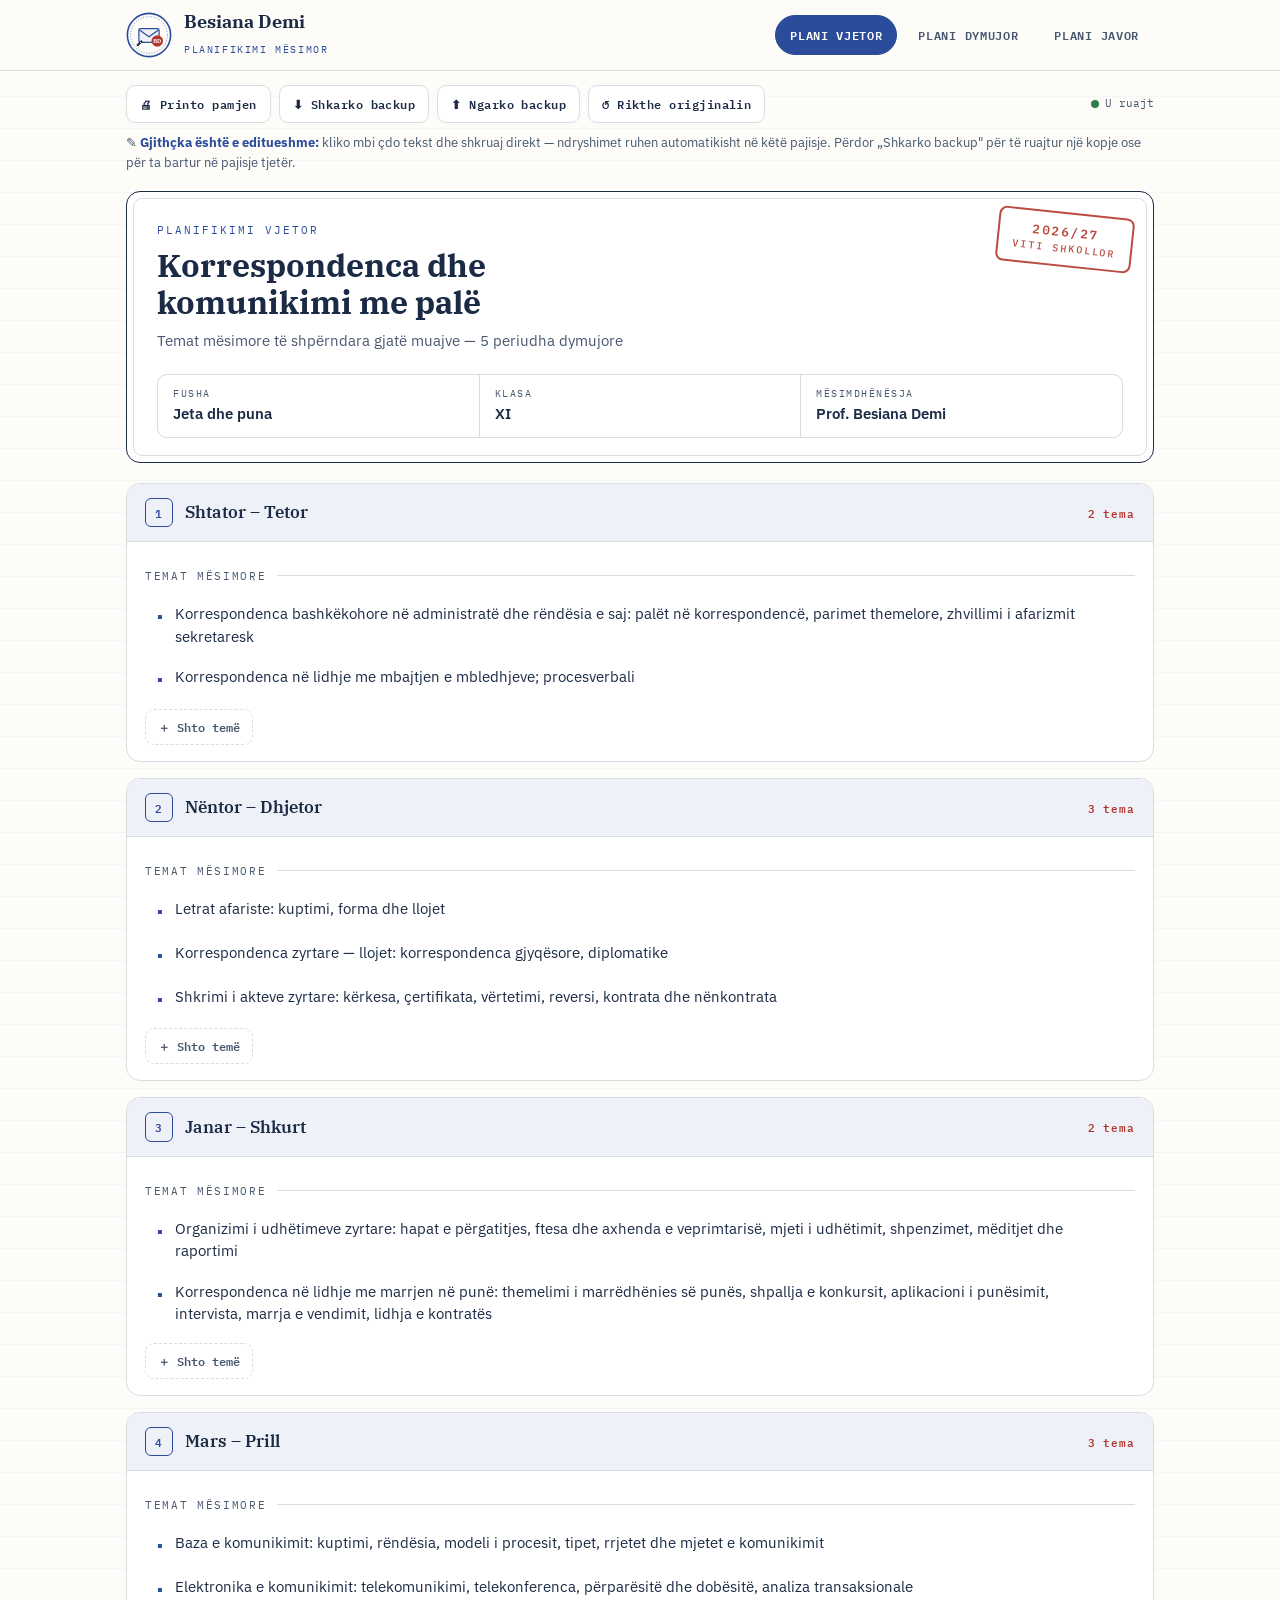
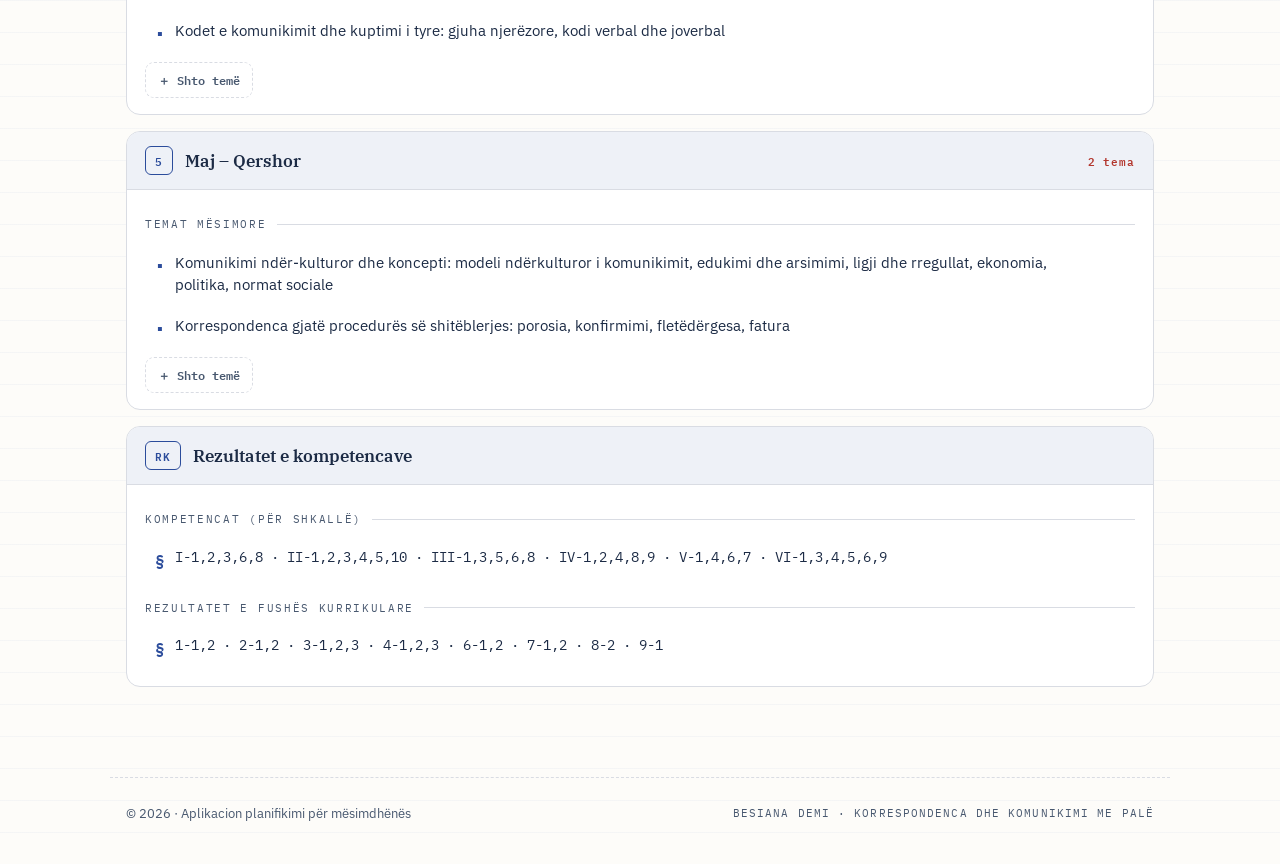
==== index.html @ 875fa002 "Add files via upload" ====
<!DOCTYPE html>
<html lang="sq">
<head>
<meta charset="UTF-8">
<meta name="viewport" content="width=device-width, initial-scale=1.0">
<title>Besiana Demi · Planifikimi mësimor</title>
<link rel="icon" href='data:image/svg+xml,<svg xmlns="http://www.w3.org/2000/svg" viewBox="0 0 64 64"><circle cx="32" cy="32" r="30" fill="%232B4C9B"/><text x="32" y="41" font-family="Georgia" font-size="26" font-weight="bold" fill="white" text-anchor="middle">BD</text></svg>'>
<link rel="preconnect" href="https://fonts.googleapis.com">
<link href="https://fonts.googleapis.com/css2?family=IBM+Plex+Serif:wght@500;600;700&family=IBM+Plex+Sans:wght@400;500;600;700&family=IBM+Plex+Mono:wght@400;500;600&display=swap" rel="stylesheet">
<style>
:root{
  --paper:#FDFCF9; --ink:#1C2B45; --soft:#48586F; --line:#D9DCE3;
  --stamp:#2B4C9B; --stamp-2:#4a6cc0; --seal:#B3372E; --wash:#EEF1F7; --ok:#2E7D4F;
  --r:14px;
}
*{box-sizing:border-box;margin:0;padding:0}
html{scroll-behavior:smooth}
body{
  background:
    repeating-linear-gradient(0deg, transparent 0 31px, rgba(43,76,155,.04) 31px 32px),
    var(--paper);
  color:var(--ink);
  font-family:'IBM Plex Sans',system-ui,sans-serif;
  line-height:1.55;
  min-height:100vh;
}

/* ───── Topbar ───── */
.topbar{
  position:sticky;top:0;z-index:50;
  background:rgba(253,252,249,.92);
  backdrop-filter:blur(10px);
  border-bottom:1.5px solid var(--line);
}
.topbar-in{
  max-width:1060px;margin:0 auto;
  display:flex;align-items:center;gap:14px;
  padding:10px 16px;flex-wrap:wrap;
}
.brand{display:flex;align-items:center;gap:12px;text-decoration:none;color:inherit}
.brand svg{flex-shrink:0}
.brand-name{font-family:'IBM Plex Serif',serif;font-weight:700;font-size:18px;line-height:1.1}
.brand-sub{font-family:'IBM Plex Mono',monospace;font-size:10px;letter-spacing:.16em;text-transform:uppercase;color:var(--stamp)}
.nav{display:flex;gap:6px;flex-wrap:wrap;margin-left:auto}
.nav button{
  font-family:'IBM Plex Mono',monospace;font-size:11.5px;font-weight:600;letter-spacing:.06em;text-transform:uppercase;
  padding:9px 14px;border-radius:99px;border:1.5px solid transparent;background:none;color:var(--soft);cursor:pointer;
  transition:.2s;
}
.nav button:hover{color:var(--ink);border-color:var(--line)}
.nav button.active{background:var(--stamp);color:#fff;border-color:var(--stamp)}
.nav button:focus-visible{outline:3px solid var(--stamp);outline-offset:2px}

/* ───── Toolbar ───── */
.toolbar{
  max-width:1060px;margin:14px auto 0;padding:0 16px;
  display:flex;gap:8px;flex-wrap:wrap;align-items:center;
}
.tbtn{
  display:inline-flex;align-items:center;gap:7px;
  font-family:'IBM Plex Mono',monospace;font-size:11.5px;font-weight:600;letter-spacing:.04em;
  padding:8px 13px;border-radius:9px;border:1.5px solid var(--line);background:#fff;color:var(--ink);cursor:pointer;
  transition:.18s;
}
.tbtn:hover{border-color:var(--stamp);color:var(--stamp);transform:translateY(-1px)}
.tbtn:focus-visible{outline:3px solid var(--stamp);outline-offset:2px}
.tbtn.danger:hover{border-color:var(--seal);color:var(--seal)}
.save-state{
  margin-left:auto;font-family:'IBM Plex Mono',monospace;font-size:11px;color:var(--soft);
  display:inline-flex;align-items:center;gap:6px;
}
.save-state .dot{width:8px;height:8px;border-radius:50%;background:var(--ok);transition:.3s}
.save-state.saving .dot{background:#C99B2E}

.edit-hint{
  max-width:1060px;margin:10px auto 0;padding:0 16px;
  font-size:13px;color:var(--soft);
}
.edit-hint b{color:var(--stamp)}

/* ───── Layout ───── */
.wrap{max-width:1060px;margin:0 auto;padding:18px 16px 90px}
.view{display:none;animation:fade .35s}
.view.active{display:block}
@keyframes fade{from{opacity:0;transform:translateY(8px)}to{opacity:1;transform:none}}

/* ───── Editable ───── */
[contenteditable="true"]{
  border-radius:6px;
  transition:background .15s, box-shadow .15s;
  min-width:24px;
  outline:none;
}
[contenteditable="true"]:hover{background:rgba(43,76,155,.07)}
[contenteditable="true"]:focus{background:#fff;box-shadow:0 0 0 2px var(--stamp)}
[contenteditable="true"]:empty::before{content:"…";color:#B9C0CC}

/* ───── Letterhead card ───── */
.letterhead{
  position:relative;border:1.5px solid var(--ink);border-radius:var(--r);
  background:#fff;padding:30px 30px 24px;overflow:hidden;margin-bottom:20px;
}
.letterhead::before{content:"";position:absolute;inset:6px;border:1px solid var(--line);border-radius:9px;pointer-events:none}
.eyebrow{font-family:'IBM Plex Mono',monospace;font-size:11px;letter-spacing:.18em;text-transform:uppercase;color:var(--stamp);margin-bottom:8px}
h1.doc-title{font-family:'IBM Plex Serif',serif;font-size:clamp(22px,4vw,32px);font-weight:700;line-height:1.15;max-width:24ch}
.subject{color:var(--soft);margin-top:8px;font-size:15px}
.subject b{color:var(--ink)}
.stamp{
  position:absolute;top:20px;right:20px;transform:rotate(6deg);
  border:2.5px solid var(--seal);color:var(--seal);border-radius:8px;padding:8px 14px;
  font-family:'IBM Plex Mono',monospace;font-weight:600;font-size:12.5px;letter-spacing:.12em;text-transform:uppercase;text-align:center;opacity:.9;
}
.stamp small{display:block;font-size:10px;letter-spacing:.2em;font-weight:500}
.meta{
  display:grid;grid-template-columns:repeat(auto-fit,minmax(150px,1fr));
  gap:1px;background:var(--line);border:1px solid var(--line);border-radius:10px;overflow:hidden;margin-top:22px;position:relative;
}
.meta > div{background:#fff;padding:11px 15px}
.meta dt{font-family:'IBM Plex Mono',monospace;font-size:10px;letter-spacing:.15em;text-transform:uppercase;color:var(--soft)}
.meta dd{font-weight:600;font-size:14.5px;margin-top:2px}

/* ───── Section / dossier ───── */
.period{
  background:#fff;border:1.5px solid var(--line);border-radius:var(--r);
  margin-top:18px;overflow:hidden;transition:border-color .25s, box-shadow .25s;
}
.period.open{border-color:var(--stamp);box-shadow:0 8px 28px rgba(43,76,155,.09)}
.period-head{
  width:100%;display:flex;align-items:center;gap:14px;padding:17px 20px;
  background:none;border:none;cursor:pointer;text-align:left;font-family:inherit;color:inherit;
}
.period-head:focus-visible{outline:3px solid var(--stamp);outline-offset:-3px}
.tag{
  flex-shrink:0;font-family:'IBM Plex Mono',monospace;font-size:11px;font-weight:600;letter-spacing:.08em;
  color:var(--stamp);border:1.5px solid var(--stamp);border-radius:6px;padding:5px 9px;background:var(--wash);
}
.period-title{flex:1;min-width:0}
.period-title h2{font-family:'IBM Plex Serif',serif;font-size:clamp(15px,2.4vw,19px);font-weight:600;line-height:1.3}
.period-title p{font-size:12.5px;color:var(--soft);margin-top:2px}
.chev{
  flex-shrink:0;width:28px;height:28px;border-radius:50%;border:1.5px solid var(--line);
  display:grid;place-items:center;transition:.3s;color:var(--soft);font-size:12px;
}
.period.open .chev{transform:rotate(180deg);border-color:var(--stamp);background:var(--stamp);color:#fff}
.period-body{display:grid;grid-template-rows:0fr;transition:grid-template-rows .4s cubic-bezier(.22,1,.36,1)}
.period.open .period-body{grid-template-rows:1fr}
.period-inner{overflow:hidden}
.period-content{padding:2px 20px 20px;border-top:1px dashed var(--line)}

.section-label{
  font-family:'IBM Plex Mono',monospace;font-size:10.5px;letter-spacing:.16em;text-transform:uppercase;
  color:var(--soft);margin:18px 0 10px;display:flex;align-items:center;gap:10px;
}
.section-label::after{content:"";flex:1;height:1px;background:var(--line)}

/* rows with delete */
.row-item{position:relative;display:flex;align-items:flex-start;gap:10px;padding:9px 34px 9px 10px;border-radius:10px;transition:background .18s}
.row-item:hover{background:var(--wash)}
.row-item .bullet{color:var(--stamp);font-family:'IBM Plex Mono',monospace;font-weight:600;flex-shrink:0;margin-top:1px}
.row-item .txt{flex:1;font-size:14.5px}
.del{
  position:absolute;right:6px;top:50%;transform:translateY(-50%);
  width:24px;height:24px;border-radius:7px;border:none;background:none;color:#C4CAD5;cursor:pointer;font-size:15px;line-height:1;
  opacity:0;transition:.18s;display:grid;place-items:center;
}
.row-item:hover .del,.wrow:hover .del,.unit-line:hover .del{opacity:1}
.del:hover{background:#FBEAE8;color:var(--seal)}
.del:focus-visible{opacity:1;outline:2px solid var(--seal)}
.add{
  display:inline-flex;align-items:center;gap:7px;margin-top:8px;
  font-family:'IBM Plex Mono',monospace;font-size:11.5px;font-weight:600;
  padding:7px 12px;border-radius:9px;border:1.5px dashed var(--line);background:none;color:var(--soft);cursor:pointer;transition:.18s;
}
.add:hover{border-color:var(--stamp);color:var(--stamp);border-style:solid}
.add:focus-visible{outline:3px solid var(--stamp);outline-offset:2px}

/* units checklist */
.unit-line{position:relative;display:flex;align-items:flex-start;gap:12px;padding:10px 34px 10px 10px;border-radius:10px;transition:background .18s}
.unit-line:hover{background:var(--wash)}
.ck{
  flex-shrink:0;width:21px;height:21px;margin-top:2px;border:2px solid var(--soft);border-radius:6px;
  display:grid;place-items:center;color:transparent;cursor:pointer;background:#fff;transition:.18s;font-size:13px;
}
.ck[aria-checked="true"]{background:var(--ok);border-color:var(--ok);color:#fff}
.ck:focus-visible{outline:3px solid var(--stamp);outline-offset:2px}
.unit-line .u-main{flex:1;font-size:14.5px}
.unit-line .u-main b{display:block;font-weight:600}
.unit-line .u-main span{display:block;font-size:13px;color:var(--soft)}
.unit-line.done .u-main{color:var(--soft)}
.unit-line.done .u-main b{text-decoration:line-through;text-decoration-color:rgba(72,88,111,.45)}

.outcome{
  background:var(--wash);border-left:3px solid var(--stamp);border-radius:0 10px 10px 0;
  padding:13px 15px;font-size:14px;
}

/* progress */
.progress-wrap{display:flex;align-items:center;gap:14px;margin:8px 4px 14px}
.progress-label{font-family:'IBM Plex Mono',monospace;font-size:12px;color:var(--soft);white-space:nowrap}
.bar{flex:1;height:10px;background:var(--wash);border-radius:99px;overflow:hidden;border:1px solid var(--line)}
.bar i{display:block;height:100%;width:0%;background:linear-gradient(90deg,var(--stamp),var(--stamp-2));border-radius:99px;transition:width .5s cubic-bezier(.22,1,.36,1)}
.progress-count{font-family:'IBM Plex Mono',monospace;font-size:12px;font-weight:600;color:var(--stamp);white-space:nowrap}

/* weekly table */
.wtable{width:100%;border-collapse:separate;border-spacing:0;margin-top:6px}
.wtable th{
  font-family:'IBM Plex Mono',monospace;font-size:10.5px;letter-spacing:.14em;text-transform:uppercase;color:var(--stamp);
  text-align:left;padding:9px 12px;background:var(--wash);border-bottom:2px solid var(--stamp);
}
.wtable th:first-child{border-radius:9px 0 0 0;width:64px}
.wtable th.thck{width:50px}
.wtable th:last-child{border-radius:0 9px 0 0}
.wrow td{padding:10px 12px;border-bottom:1px solid var(--line);vertical-align:top;font-size:14.5px;position:relative}
.wrow:nth-child(even) td{background:#F8FAFD}
.wrow:hover td{background:var(--wash)}
.wnum{font-family:'IBM Plex Mono',monospace;font-weight:600;color:var(--stamp);text-align:center}
.wrow.done td{color:var(--soft)}
.wrow.done .wnum{color:var(--ok)}
.wrow td:last-child{padding-right:34px}

/* pills */
.pill-row{display:flex;flex-wrap:wrap;gap:8px}
.pill{
  position:relative;font-size:13.5px;padding:7px 30px 7px 13px;border-radius:99px;
  border:1px solid var(--line);background:var(--paper);transition:.15s;display:inline-flex;align-items:center;
}
.pill:hover{transform:translateY(-1px);border-color:var(--stamp)}
.pill .del{right:3px}
.pill .del:hover{background:none}

/* annual grid */
.acard{background:#fff;border:1.5px solid var(--line);border-radius:var(--r);margin-top:16px;overflow:hidden}
.acard-head{display:flex;align-items:center;gap:12px;padding:14px 18px;background:var(--wash);border-bottom:1.5px solid var(--line)}
.acard-head .months{font-family:'IBM Plex Serif',serif;font-weight:600;font-size:17px;flex:1}
.acard-head .mono{font-family:'IBM Plex Mono',monospace;font-size:11px;color:var(--seal);font-weight:600;letter-spacing:.08em}
.acard-body{padding:8px 18px 16px}

/* footer */
.appfoot{
  max-width:1060px;margin:0 auto;padding:26px 16px 40px;
  display:flex;justify-content:space-between;align-items:center;flex-wrap:wrap;gap:12px;
  color:var(--soft);font-size:13px;border-top:1px dashed var(--line);
}
.appfoot .mono{font-family:'IBM Plex Mono',monospace;font-size:11px;letter-spacing:.1em}

/* toast */
.toast{
  position:fixed;bottom:24px;left:50%;transform:translateX(-50%) translateY(80px);
  background:var(--ink);color:#fff;padding:11px 20px;border-radius:99px;
  font-family:'IBM Plex Mono',monospace;font-size:12.5px;z-index:100;opacity:0;transition:.35s;pointer-events:none;
  max-width:90vw;text-align:center;
}
.toast.show{transform:translateX(-50%) translateY(0);opacity:1}

@media (max-width:640px){
  .letterhead{padding:22px 18px 18px}
  .stamp{position:static;transform:rotate(-2deg);display:inline-block;margin-bottom:12px}
  .period-head{padding:14px}
  .period-content{padding:2px 14px 16px}
  .wtable th.thide,.wrow td.thide{display:none}
}

/* ───── Print ───── */
@media print{
  body{background:#fff}
  .topbar,.toolbar,.edit-hint,.add,.del,.appfoot,.toast,.chev,.progress-wrap{display:none !important}
  .wrap{padding:0;max-width:none}
  .view{display:none !important}
  .view.active{display:block !important}
  .period{border-color:#999;box-shadow:none;break-inside:avoid}
  .period-body{grid-template-rows:1fr !important}
  .letterhead{border-color:#333}
  [contenteditable="true"]:hover{background:none}
  .wrow td,.wtable th{padding:6px 8px;font-size:12px}
}
</style>
</head>
<body>

<!-- ══════════ TOPBAR ══════════ -->
<header class="topbar">
  <div class="topbar-in">
    <a class="brand" href="#" onclick="return false">
      <!-- LOGO -->
      <svg width="46" height="46" viewBox="0 0 100 100" role="img" aria-label="Logo Besiana Demi">
        <circle cx="50" cy="50" r="47" fill="none" stroke="#2B4C9B" stroke-width="3.5"/>
        <circle cx="50" cy="50" r="40" fill="none" stroke="#2B4C9B" stroke-width="1.2" stroke-dasharray="2.5 3.5"/>
        <!-- envelope -->
        <rect x="28" y="36" width="44" height="30" rx="3.5" fill="#EEF1F7" stroke="#2B4C9B" stroke-width="2.6"/>
        <path d="M29.5 39 L50 54 L70.5 39" fill="none" stroke="#2B4C9B" stroke-width="2.6" stroke-linecap="round" stroke-linejoin="round"/>
        <!-- seal -->
        <circle cx="68" cy="63" r="12.5" fill="#B3372E"/>
        <text x="68" y="68" font-family="Georgia, serif" font-size="12.5" font-weight="bold" fill="#fff" text-anchor="middle">BD</text>
        <!-- pen nib -->
        <path d="M24 70 L33 61 L36.5 64.5 L27.5 73.5 L23 74.8 Z" fill="#1C2B45"/>
        <circle cx="31.6" cy="65.9" r="1.3" fill="#fff"/>
      </svg>
      <span>
        <span class="brand-name" id="brandName">Besiana Demi</span><br>
        <span class="brand-sub">Planifikimi mësimor</span>
      </span>
    </a>
    <nav class="nav" role="tablist" aria-label="Planet">
      <button class="active" data-view="vjetor"  onclick="showView('vjetor',this)">Plani vjetor</button>
      <button data-view="dymujor" onclick="showView('dymujor',this)">Plani dymujor</button>
      <button data-view="javor"   onclick="showView('javor',this)">Plani javor</button>
    </nav>
  </div>
</header>

<!-- ══════════ TOOLBAR ══════════ -->
<div class="toolbar">
  <button class="tbtn" onclick="window.print()">🖨 Printo pamjen</button>
  <button class="tbtn" onclick="exportJSON()">⬇ Shkarko backup</button>
  <button class="tbtn" onclick="document.getElementById('importFile').click()">⬆ Ngarko backup</button>
  <input type="file" id="importFile" accept=".json" hidden onchange="importJSON(this)">
  <button class="tbtn danger" onclick="resetAll()">↺ Rikthe origjinalin</button>
  <span class="save-state" id="saveState"><span class="dot"></span><span id="saveTxt">U ruajt</span></span>
</div>
<p class="edit-hint">✎ <b>Gjithçka është e editueshme:</b> kliko mbi çdo tekst dhe shkruaj direkt — ndryshimet ruhen automatikisht në këtë pajisje. Përdor „Shkarko backup" për të ruajtur një kopje ose për ta bartur në pajisje tjetër.</p>

<main class="wrap">
  <div class="view active" id="view-vjetor"></div>
  <div class="view" id="view-dymujor"></div>
  <div class="view" id="view-javor"></div>
</main>

<footer class="appfoot">
  <span>© <span id="yearNow"></span> · Aplikacion planifikimi për mësimdhënës</span>
  <span class="mono">BESIANA DEMI · KORRESPONDENCA DHE KOMUNIKIMI ME PALË</span>
</footer>

<div class="toast" id="toast"></div>

<script>
/* ═══════════════ DEFAULT DATA ═══════════════ */
const DEFAULT = {
  meta:{
    teacher:"Prof. Besiana Demi",
    year:"2026/27",
    subject:"Korrespondenca dhe komunikimi me palë",
    klasa:"XI",
    fusha:"Jeta dhe puna"
  },
  vjetor:{
    kompetencat:"I-1,2,3,6,8 · II-1,2,3,4,5,10 · III-1,3,5,6,8 · IV-1,2,4,8,9 · V-1,4,6,7 · VI-1,3,4,5,6,9",
    fushaKurr:"1-1,2 · 2-1,2 · 3-1,2,3 · 4-1,2,3 · 6-1,2 · 7-1,2 · 8-2 · 9-1",
    periods:[
      { months:"Shtator – Tetor", temat:[
        "Korrespondenca bashkëkohore në administratë dhe rëndësia e saj: palët në korrespondencë, parimet themelore, zhvillimi i afarizmit sekretaresk",
        "Korrespondenca në lidhje me mbajtjen e mbledhjeve; procesverbali"
      ]},
      { months:"Nëntor – Dhjetor", temat:[
        "Letrat afariste: kuptimi, forma dhe llojet",
        "Korrespondenca zyrtare — llojet: korrespondenca gjyqësore, diplomatike",
        "Shkrimi i akteve zyrtare: kërkesa, çertifikata, vërtetimi, reversi, kontrata dhe nënkontrata"
      ]},
      { months:"Janar – Shkurt", temat:[
        "Organizimi i udhëtimeve zyrtare: hapat e përgatitjes, ftesa dhe axhenda e veprimtarisë, mjeti i udhëtimit, shpenzimet, mëditjet dhe raportimi",
        "Korrespondenca në lidhje me marrjen në punë: themelimi i marrëdhënies së punës, shpallja e konkursit, aplikacioni i punësimit, intervista, marrja e vendimit, lidhja e kontratës"
      ]},
      { months:"Mars – Prill", temat:[
        "Baza e komunikimit: kuptimi, rëndësia, modeli i procesit, tipet, rrjetet dhe mjetet e komunikimit",
        "Elektronika e komunikimit: telekomunikimi, telekonferenca, përparësitë dhe dobësitë, analiza transaksionale",
        "Kodet e komunikimit dhe kuptimi i tyre: gjuha njerëzore, kodi verbal dhe joverbal"
      ]},
      { months:"Maj – Qershor", temat:[
        "Komunikimi ndër-kulturor dhe koncepti: modeli ndërkulturor i komunikimit, edukimi dhe arsimimi, ligji dhe rregullat, ekonomia, politika, normat sociale",
        "Korrespondenca gjatë procedurës së shitëblerjes: porosia, konfirmimi, fletëdërgesa, fatura"
      ]}
    ]
  },
  dymujor:{
    muajt:"Maj – Qershor",
    ore:"16 orë",
    tema:"Komunikimi ndër-kulturor dhe korrespondenca gjatë procedurës së shitëblerjes",
    nderkurrikulare:"Shkrimi ligjor, veprimtaria administrative, praktika profesionale, ekonomia dhe ndërmarrësia",
    temat:[
      { tag:"TEMA A", title:"Komunikimi ndër-kulturor dhe koncepti", sub:"Modeli ndërkulturor i komunikimit dhe faktorët që e formësojnë atë",
        units:[
          {t:"Modeli ndërkulturor i komunikimit", d:"Koncepti dhe rëndësia e komunikimit mes kulturave të ndryshme", done:false},
          {t:"Edukimi dhe arsimimi", d:"Ndikimi i formimit arsimor në mënyrën e komunikimit", done:false},
          {t:"Ligji dhe rregullat", d:"Korniza ligjore dhe rregullat si faktorë kulturorë", done:false},
          {t:"Ekonomia, politika dhe normat sociale", d:"Faktorët shoqërorë që formësojnë komunikimin ndërkulturor", done:false}
        ],
        outcome:"Në përfundim, nxënësi/ja shpjegon konceptin dhe modelin ndërkulturor të komunikimit dhe analizon ndikimin e edukimit e arsimimit, ligjit e rregullave, ekonomisë, politikës dhe normave sociale në komunikim."
      },
      { tag:"TEMA B", title:"Korrespondenca gjatë procedurës së shitëblerjes", sub:"Dokumentet afariste: nga porosia deri te fatura",
        units:[
          {t:"Porosia", d:"Hartimi dhe elementet e porosisë afariste", done:false},
          {t:"Konfirmimi", d:"Konfirmimi i porosisë dhe roli i tij në marrëdhënien afariste", done:false},
          {t:"Fletëdërgesa dhe fatura", d:"Dokumentet shoqëruese të mallit dhe të pagesës", done:false}
        ],
        outcome:"Në përfundim, nxënësi/ja harton dokumentet e korrespondencës gjatë procedurës së shitëblerjes — porosinë, konfirmimin, fletëdërgesën dhe faturën — dhe i zbaton ato në situata praktike afariste."
      }
    ],
    mesimdhenia:["Ligjëratë","Stuhi mendimesh","Nxënësi në qendër","Interpretim","Demonstrim","Bashkëbisedim","Bashkëpunim","Pyetje–përgjigje","Punë në grupe"],
    vleresimi:["Vlerësimi i përgjigjeve me gojë","Vlerësimi i ndihmesës në grup","Vlerësimi i aktivitetit gjatë debateve në klasë","Vlerësimi i detyrave të shtëpisë","Teste për një grup temash të caktuara","Test në fund të kategorisë së përmbajtjes"],
    burimet:["Libri „Korrespondenca dhe komunikimi me palë” nga autorë të ndryshëm","Broshura të ndryshme profesionale","Skica dhe softuerë arsimorë","Interneti — modele dokumentesh afariste (porosi, fatura etj.)"]
  },
  javor:{
    oreJave:"2 orë në javë",
    periods:[
      { months:"Shtator – Tetor", sub:"Korrespondenca bashkëkohore në administratë · Mbledhjet dhe procesverbali", rows:[
        {o1:"Njohja me lëndën, planin vjetor dhe kriteret e vlerësimit", o2:"Korrespondenca bashkëkohore në administratë — kuptimi dhe rëndësia", done:false},
        {o1:"Palët në korrespondencë", o2:"Parimet themelore të korrespondencës", done:false},
        {o1:"Zhvillimi i afarizmit sekretaresk", o2:"Ushtrime — analiza e shembujve të korrespondencës", done:false},
        {o1:"Përsëritje e temës", o2:"Vlerësim me gojë dhe detyra praktike", done:false},
        {o1:"Mbledhjet — kuptimi dhe llojet", o2:"Përgatitja dhe thirrja e mbledhjes", done:false},
        {o1:"Rrjedha e mbledhjes", o2:"Procesverbali — kuptimi dhe elementet", done:false},
        {o1:"Llojet e procesverbalit", o2:"Ushtrime — hartimi i procesverbalit", done:false},
        {o1:"Punë praktike — simulim mbledhjeje me procesverbal", o2:"Përsëritje e grupit të temave", done:false},
        {o1:"Test për grupin e temave", o2:"Analiza e testit dhe vlerësimi", done:false}
      ]},
      { months:"Nëntor – Dhjetor", sub:"Letrat afariste · Korrespondenca zyrtare · Shkrimi i akteve zyrtare", rows:[
        {o1:"Letrat afariste — kuptimi", o2:"Forma e letrës afariste", done:false},
        {o1:"Llojet e letrave afariste", o2:"Ushtrime — hartimi i letrës afariste", done:false},
        {o1:"Korrespondenca zyrtare — kuptimi dhe llojet", o2:"Korrespondenca gjyqësore", done:false},
        {o1:"Korrespondenca diplomatike", o2:"Ushtrime — shembuj të korrespondencës zyrtare", done:false},
        {o1:"Shkrimi i akteve zyrtare — kërkesa", o2:"Çertifikata dhe vërtetimi", done:false},
        {o1:"Reversi", o2:"Kontrata dhe nënkontrata", done:false},
        {o1:"Punë praktike — hartimi i akteve zyrtare", o2:"Përsëritje e grupit të temave", done:false},
        {o1:"Test për grupin e temave", o2:"Analiza e testit dhe vlerësimi gjysmëvjetor", done:false}
      ]},
      { months:"Janar – Shkurt", sub:"Organizimi i udhëtimeve zyrtare · Korrespondenca në lidhje me marrjen në punë", rows:[
        {o1:"Udhëtimet zyrtare — hapat e përgatitjes", o2:"Ftesa dhe axhenda e veprimtarisë", done:false},
        {o1:"Mjeti i udhëtimit dhe shpenzimet", o2:"Mëditjet dhe raportimi", done:false},
        {o1:"Ushtrime — organizimi i një udhëtimi zyrtar", o2:"Përsëritje e temës", done:false},
        {o1:"Marrja në punë — themelimi i marrëdhënies së punës", o2:"Shpallja e konkursit", done:false},
        {o1:"Aplikacioni i punësimit dhe CV-ja", o2:"Intervista e punës", done:false},
        {o1:"Marrja e vendimit dhe lidhja e kontratës", o2:"Punë praktike — simulim i procesit të punësimit; vlerësim", done:false}
      ]},
      { months:"Mars – Prill", sub:"Baza e komunikimit · Elektronika e komunikimit · Kodet e komunikimit", rows:[
        {o1:"Baza e komunikimit — kuptimi dhe rëndësia", o2:"Modeli i procesit të komunikimit", done:false},
        {o1:"Tipet e komunikimit", o2:"Rrjetet e komunikimit", done:false},
        {o1:"Mjetet e komunikimit", o2:"Ushtrime dhe përsëritje", done:false},
        {o1:"Elektronika e komunikimit — telekomunikimi", o2:"Telekonferenca", done:false},
        {o1:"Përparësitë dhe dobësitë e komunikimit elektronik", o2:"Analiza transaksionale", done:false},
        {o1:"Kodet e komunikimit dhe kuptimi i tyre", o2:"Kuptimi i gjuhës njerëzore", done:false},
        {o1:"Kodi verbal", o2:"Kodi joverbal", done:false},
        {o1:"Përsëritje e grupit të temave", o2:"Test për grupin e temave", done:false}
      ]},
      { months:"Maj – Qershor", sub:"Komunikimi ndër-kulturor · Korrespondenca gjatë procedurës së shitëblerjes", rows:[
        {o1:"Komunikimi ndër-kulturor — koncepti", o2:"Modeli ndërkulturor i komunikimit", done:false},
        {o1:"Edukimi dhe arsimimi si faktorë të komunikimit", o2:"Ligji dhe rregullat", done:false},
        {o1:"Ekonomia dhe politika", o2:"Normat sociale", done:false},
        {o1:"Korrespondenca gjatë shitëblerjes — porosia", o2:"Konfirmimi i porosisë", done:false},
        {o1:"Fletëdërgesa", o2:"Fatura", done:false},
        {o1:"Punë praktike — dosja e dokumenteve të shitëblerjes", o2:"Përsëritje vjetore dhe vlerësimi përfundimtar", done:false}
      ]}
    ]
  }
};

/* ═══════════════ STATE & STORAGE ═══════════════ */
const KEY = "bd_planifikimi_v1";
let state;
function loadState(){
  try{
    const raw = localStorage.getItem(KEY);
    if(raw){ state = JSON.parse(raw); return; }
  }catch(e){}
  state = JSON.parse(JSON.stringify(DEFAULT));
}
let saveTimer;
function save(){
  const el = document.getElementById('saveState');
  el.classList.add('saving');
  document.getElementById('saveTxt').textContent = "Duke ruajtur…";
  clearTimeout(saveTimer);
  saveTimer = setTimeout(()=>{
    try{ localStorage.setItem(KEY, JSON.stringify(state)); }catch(e){}
    el.classList.remove('saving');
    document.getElementById('saveTxt').textContent = "U ruajt";
  }, 400);
}

/* helpers */
function get(path){ return path.split('.').reduce((o,k)=> o[isNaN(k)?k:+k], state); }
function set(path, val){
  const ks = path.split('.'); const last = ks.pop();
  const obj = ks.reduce((o,k)=> o[isNaN(k)?k:+k], state);
  obj[isNaN(last)?last:+last] = val;
  save();
}
function esc(s){ return String(s).replace(/&/g,"&amp;").replace(/</g,"&lt;").replace(/>/g,"&gt;").replace(/"/g,"&quot;"); }
function ed(path, cls=""){ return `contenteditable="true" spellcheck="false" data-path="${path}" class="${cls}"`; }
function toast(msg){
  const t = document.getElementById('toast');
  t.textContent = msg; t.classList.add('show');
  setTimeout(()=>t.classList.remove('show'), 2600);
}

/* ═══════════════ RENDER: VJETOR ═══════════════ */
function renderVjetor(){
  const v = state.vjetor, m = state.meta;
  let html = `
  <header class="letterhead">
    <div class="stamp"><span ${ed('meta.year')}>${esc(m.year)}</span><small>Viti shkollor</small></div>
    <p class="eyebrow">Planifikimi vjetor</p>
    <h1 class="doc-title" ${ed('meta.subject')}>${esc(m.subject)}</h1>
    <p class="subject">Temat mësimore të shpërndara gjatë muajve — 5 periudha dymujore</p>
    <dl class="meta">
      <div><dt>Fusha</dt><dd ${ed('meta.fusha')}>${esc(m.fusha)}</dd></div>
      <div><dt>Klasa</dt><dd ${ed('meta.klasa')}>${esc(m.klasa)}</dd></div>
      <div><dt>Mësimdhënësja</dt><dd ${ed('meta.teacher')}>${esc(m.teacher)}</dd></div>
    </dl>
  </header>`;

  v.periods.forEach((p,pi)=>{
    html += `
    <section class="acard">
      <div class="acard-head">
        <span class="tag">${pi+1}</span>
        <span class="months" ${ed(`vjetor.periods.${pi}.months`)}>${esc(p.months)}</span>
        <span class="mono">${p.temat.length} tema</span>
      </div>
      <div class="acard-body">
        <p class="section-label">Temat mësimore</p>
        ${p.temat.map((t,ti)=>`
          <div class="row-item">
            <span class="bullet">▪</span>
            <div class="txt" ${ed(`vjetor.periods.${pi}.temat.${ti}`)}>${esc(t)}</div>
            <button class="del" title="Fshij temën" onclick="delItem('vjetor.periods.${pi}.temat',${ti},renderVjetor)">✕</button>
          </div>`).join('')}
        <button class="add" onclick="addItem('vjetor.periods.${pi}.temat','Tema e re…',renderVjetor)">＋ Shto temë</button>
      </div>
    </section>`;
  });

  html += `
  <section class="acard">
    <div class="acard-head"><span class="tag">RK</span><span class="months">Rezultatet e kompetencave</span></div>
    <div class="acard-body">
      <p class="section-label">Kompetencat (për shkallë)</p>
      <div class="row-item"><span class="bullet">§</span><div class="txt" style="font-family:'IBM Plex Mono',monospace;font-size:13.5px" ${ed('vjetor.kompetencat')}>${esc(v.kompetencat)}</div></div>
      <p class="section-label">Rezultatet e fushës kurrikulare</p>
      <div class="row-item"><span class="bullet">§</span><div class="txt" style="font-family:'IBM Plex Mono',monospace;font-size:13.5px" ${ed('vjetor.fushaKurr')}>${esc(v.fushaKurr)}</div></div>
    </div>
  </section>`;

  document.getElementById('view-vjetor').innerHTML = html;
}

/* ═══════════════ RENDER: DYMUJOR ═══════════════ */
function renderDymujor(){
  const d = state.dymujor, m = state.meta;
  const allUnits = d.temat.flatMap(t=>t.units);
  const done = allUnits.filter(u=>u.done).length;

  let html = `
  <header class="letterhead">
    <div class="stamp"><span ${ed('dymujor.muajt')}>${esc(d.muajt)}</span><small>Viti shkollor <span ${ed('meta.year')}>${esc(m.year)}</span></small></div>
    <p class="eyebrow">Planifikimi dymujor i njësive mësimore</p>
    <h1 class="doc-title" ${ed('meta.subject')}>${esc(m.subject)}</h1>
    <p class="subject">Tema mësimore: <b ${ed('dymujor.tema')}>${esc(d.tema)}</b></p>
    <dl class="meta">
      <div><dt>Fusha</dt><dd ${ed('meta.fusha')}>${esc(m.fusha)}</dd></div>
      <div><dt>Klasa</dt><dd ${ed('meta.klasa')}>${esc(m.klasa)}</dd></div>
      <div><dt>Mësimdhënësja</dt><dd ${ed('meta.teacher')}>${esc(m.teacher)}</dd></div>
      <div><dt>Koha e nevojshme</dt><dd ${ed('dymujor.ore')}>${esc(d.ore)}</dd></div>
    </dl>
  </header>

  <div class="progress-wrap">
    <span class="progress-label">Progresi i njësive</span>
    <div class="bar"><i style="width:${allUnits.length? done/allUnits.length*100 : 0}%"></i></div>
    <span class="progress-count">${done} / ${allUnits.length}</span>
  </div>`;

  d.temat.forEach((t,ti)=>{
    html += `
    <article class="period open">
      <button class="period-head" onclick="togglePeriod(this)" aria-expanded="true">
        <span class="tag" ${ed(`dymujor.temat.${ti}.tag`)} onclick="event.stopPropagation()">${esc(t.tag)}</span>
        <span class="period-title">
          <h2 ${ed(`dymujor.temat.${ti}.title`)} onclick="event.stopPropagation()">${esc(t.title)}</h2>
          <p ${ed(`dymujor.temat.${ti}.sub`)} onclick="event.stopPropagation()">${esc(t.sub)}</p>
        </span>
        <span class="chev">▾</span>
      </button>
      <div class="period-body"><div class="period-inner"><div class="period-content">
        <p class="section-label">Njësitë mësimore</p>
        ${t.units.map((u,ui)=>`
          <div class="unit-line ${u.done?'done':''}">
            <span class="ck" role="checkbox" tabindex="0" aria-checked="${u.done}" aria-label="Realizuar"
              onclick="toggleUnit(${ti},${ui})" onkeydown="if(event.key===' '||event.key==='Enter'){event.preventDefault();toggleUnit(${ti},${ui})}">✓</span>
            <div class="u-main">
              <b ${ed(`dymujor.temat.${ti}.units.${ui}.t`)}>${esc(u.t)}</b>
              <span ${ed(`dymujor.temat.${ti}.units.${ui}.d`)}>${esc(u.d)}</span>
            </div>
            <button class="del" title="Fshij njësinë" onclick="delItem('dymujor.temat.${ti}.units',${ui},renderDymujor)">✕</button>
          </div>`).join('')}
        <button class="add" onclick="addUnit(${ti})">＋ Shto njësi</button>
        <p class="section-label">Rezultati i të nxënit</p>
        <p class="outcome" ${ed(`dymujor.temat.${ti}.outcome`)}>${esc(t.outcome)}</p>
      </div></div></div>
    </article>`;
  });

  html += `<button class="add" style="margin-top:14px" onclick="addTema()">＋ Shto temë të re</button>`;

  html += `
  <section class="acard">
    <div class="acard-head"><span class="tag">M</span><span class="months">Metodologjia e mësimdhënies</span></div>
    <div class="acard-body"><div class="pill-row" style="padding-top:12px">
      ${d.mesimdhenia.map((p,i)=>`<span class="pill"><span ${ed(`dymujor.mesimdhenia.${i}`)}>${esc(p)}</span><button class="del" onclick="delItem('dymujor.mesimdhenia',${i},renderDymujor)">✕</button></span>`).join('')}
    </div><button class="add" onclick="addItem('dymujor.mesimdhenia','Metodë e re',renderDymujor)">＋ Shto metodë</button></div>
  </section>

  <section class="acard">
    <div class="acard-head"><span class="tag">V</span><span class="months">Metodologjia e vlerësimit</span></div>
    <div class="acard-body" style="padding-top:10px">
      ${d.vleresimi.map((p,i)=>`
        <div class="row-item"><span class="bullet">${String(i+1).padStart(2,'0')}</span>
        <div class="txt" ${ed(`dymujor.vleresimi.${i}`)}>${esc(p)}</div>
        <button class="del" onclick="delItem('dymujor.vleresimi',${i},renderDymujor)">✕</button></div>`).join('')}
      <button class="add" onclick="addItem('dymujor.vleresimi','Formë e re vlerësimi',renderDymujor)">＋ Shto</button>
    </div>
  </section>

  <section class="acard">
    <div class="acard-head"><span class="tag">B</span><span class="months">Burimet</span></div>
    <div class="acard-body" style="padding-top:10px">
      ${d.burimet.map((p,i)=>`
        <div class="row-item"><span class="bullet">▪</span>
        <div class="txt" ${ed(`dymujor.burimet.${i}`)}>${esc(p)}</div>
        <button class="del" onclick="delItem('dymujor.burimet',${i},renderDymujor)">✕</button></div>`).join('')}
      <button class="add" onclick="addItem('dymujor.burimet','Burim i ri',renderDymujor)">＋ Shto burim</button>
      <p class="section-label">Çështjet ndërkurrikulare</p>
      <div class="row-item"><span class="bullet">§</span><div class="txt" ${ed('dymujor.nderkurrikulare')}>${esc(d.nderkurrikulare)}</div></div>
    </div>
  </section>`;

  document.getElementById('view-dymujor').innerHTML = html;
}

/* ═══════════════ RENDER: JAVOR ═══════════════ */
function renderJavor(){
  const j = state.javor, m = state.meta;
  const allRows = j.periods.flatMap(p=>p.rows);
  const total = allRows.length, done = allRows.filter(r=>r.done).length;
  let weekNo = 0;

  let html = `
  <header class="letterhead">
    <div class="stamp"><span ${ed('meta.year')}>${esc(m.year)}</span><small>Viti shkollor</small></div>
    <p class="eyebrow">Planifikimi javor i njësive mësimore — ${total} javë · ${total*2} orë</p>
    <h1 class="doc-title" ${ed('meta.subject')}>${esc(m.subject)}</h1>
    <p class="subject">Klasa <b ${ed('meta.klasa')}>${esc(m.klasa)}</b> · <span ${ed('javor.oreJave')}>${esc(j.oreJave)}</span> · <b ${ed('meta.teacher')}>${esc(m.teacher)}</b></p>
  </header>

  <div class="progress-wrap">
    <span class="progress-label">Javët e realizuara</span>
    <div class="bar"><i style="width:${total? done/total*100 : 0}%"></i></div>
    <span class="progress-count">${done} / ${total}</span>
  </div>`;

  j.periods.forEach((p,pi)=>{
    const start = weekNo+1, end = weekNo+p.rows.length;
    html += `
    <article class="period ${pi===0?'open':''}">
      <button class="period-head" onclick="togglePeriod(this)" aria-expanded="${pi===0}">
        <span class="tag">P${pi+1}</span>
        <span class="period-title">
          <h2 ${ed(`javor.periods.${pi}.months`)} onclick="event.stopPropagation()">${esc(p.months)}</h2>
          <p><span ${ed(`javor.periods.${pi}.sub`)} onclick="event.stopPropagation()">${esc(p.sub)}</span> · Java ${start}–${end}</p>
        </span>
        <span class="chev">▾</span>
      </button>
      <div class="period-body"><div class="period-inner"><div class="period-content">
        <table class="wtable">
          <thead><tr><th>Java</th><th class="thck thide">✓</th><th>Ora 1</th><th>Ora 2</th></tr></thead>
          <tbody>
            ${p.rows.map((r,ri)=>{
              weekNo++;
              return `
              <tr class="wrow ${r.done?'done':''}">
                <td class="wnum">${weekNo}</td>
                <td class="thide" style="text-align:center">
                  <span class="ck" role="checkbox" tabindex="0" aria-checked="${r.done}" aria-label="Java e realizuar"
                    onclick="toggleWeek(${pi},${ri})" onkeydown="if(event.key===' '||event.key==='Enter'){event.preventDefault();toggleWeek(${pi},${ri})}">✓</span>
                </td>
                <td ${ed(`javor.periods.${pi}.rows.${ri}.o1`)}>${esc(r.o1)}</td>
                <td ${ed(`javor.periods.${pi}.rows.${ri}.o2`)}>${esc(r.o2)}
                  <button class="del" title="Fshij javën" onclick="delItem('javor.periods.${pi}.rows',${ri},renderJavor)">✕</button>
                </td>
              </tr>`;
            }).join('')}
          </tbody>
        </table>
        <button class="add" onclick="addWeek(${pi})">＋ Shto javë në këtë periudhë</button>
      </div></div></div>
    </article>`;
  });

  document.getElementById('view-javor').innerHTML = html;
}

/* ═══════════════ ACTIONS ═══════════════ */
function togglePeriod(btn){
  const card = btn.closest('.period');
  const open = card.classList.toggle('open');
  btn.setAttribute('aria-expanded', open);
}
function toggleUnit(ti,ui){
  state.dymujor.temat[ti].units[ui].done = !state.dymujor.temat[ti].units[ui].done;
  save(); renderDymujor();
}
function toggleWeek(pi,ri){
  state.javor.periods[pi].rows[ri].done = !state.javor.periods[pi].rows[ri].done;
  save(); renderJavor();
}
function addItem(path, placeholder, rerender){
  get(path).push(placeholder); save(); rerender();
}
function delItem(path, i, rerender){
  const arr = get(path);
  if(!confirm("Ta fshij këtë element?")) return;
  arr.splice(i,1); save(); rerender();
}
function addUnit(ti){
  state.dymujor.temat[ti].units.push({t:"Njësia e re", d:"Përshkrimi…", done:false});
  save(); renderDymujor();
}
function addTema(){
  const n = state.dymujor.temat.length;
  state.dymujor.temat.push({
    tag:"TEMA "+String.fromCharCode(65+n), title:"Tema e re", sub:"Përshkrim i shkurtër…",
    units:[{t:"Njësia e re", d:"Përshkrimi…", done:false}],
    outcome:"Rezultati i të nxënit…"
  });
  save(); renderDymujor();
}
function addWeek(pi){
  state.javor.periods[pi].rows.push({o1:"Njësia — ora 1", o2:"Njësia — ora 2", done:false});
  save(); renderJavor();
}
function resetAll(){
  if(!confirm("Kjo i kthen TË GJITHA planet në versionin origjinal dhe fshin ndryshimet e tua. Vazhdojmë?")) return;
  state = JSON.parse(JSON.stringify(DEFAULT));
  try{ localStorage.setItem(KEY, JSON.stringify(state)); }catch(e){}
  renderAll(); toast("U rikthye versioni origjinal");
}

/* export / import */
function exportJSON(){
  const blob = new Blob([JSON.stringify(state,null,2)], {type:"application/json"});
  const a = document.createElement('a');
  a.href = URL.createObjectURL(blob);
  a.download = "besiana-demi-planifikimi-backup.json";
  a.click(); URL.revokeObjectURL(a.href);
  toast("Backup-i u shkarkua ⬇");
}
function importJSON(input){
  const f = input.files[0]; if(!f) return;
  const r = new FileReader();
  r.onload = ()=>{
    try{
      const data = JSON.parse(r.result);
      if(!data.meta || !data.vjetor || !data.dymujor || !data.javor) throw 0;
      state = data; save(); renderAll(); toast("Backup-i u ngarkua ✓");
    }catch(e){ toast("Skedari nuk është backup i vlefshëm"); }
  };
  r.readAsText(f); input.value = "";
}

/* nav */
function showView(id, btn){
  document.querySelectorAll('.nav button').forEach(b=>b.classList.remove('active'));
  btn.classList.add('active');
  document.querySelectorAll('.view').forEach(v=>v.classList.remove('active'));
  document.getElementById('view-'+id).classList.add('active');
  window.scrollTo({top:0});
}

/* editable binding (event delegation) */
document.addEventListener('input', e=>{
  const el = e.target.closest('[data-path]');
  if(!el) return;
  set(el.dataset.path, el.innerText.trim());
  if(el.dataset.path === 'meta.teacher') syncBrand();
});
document.addEventListener('keydown', e=>{
  if(e.target.closest('[contenteditable="true"]') && e.key === 'Enter' && !e.shiftKey){
    e.preventDefault(); e.target.blur();
  }
});
function syncBrand(){
  document.getElementById('brandName').textContent = state.meta.teacher.replace(/^Prof\.?\s*/i,'') || "Besiana Demi";
}

function renderAll(){ renderVjetor(); renderDymujor(); renderJavor(); syncBrand(); }

/* flush on unload so no edit is ever lost */
window.addEventListener('beforeunload', ()=>{
  try{ localStorage.setItem(KEY, JSON.stringify(state)); }catch(e){}
});
document.addEventListener('visibilitychange', ()=>{
  if(document.visibilityState === 'hidden'){
    try{ localStorage.setItem(KEY, JSON.stringify(state)); }catch(e){}
  }
});

/* init */
loadState();
renderAll();
document.getElementById('yearNow').textContent = new Date().getFullYear();
</script>
</body>
</html>
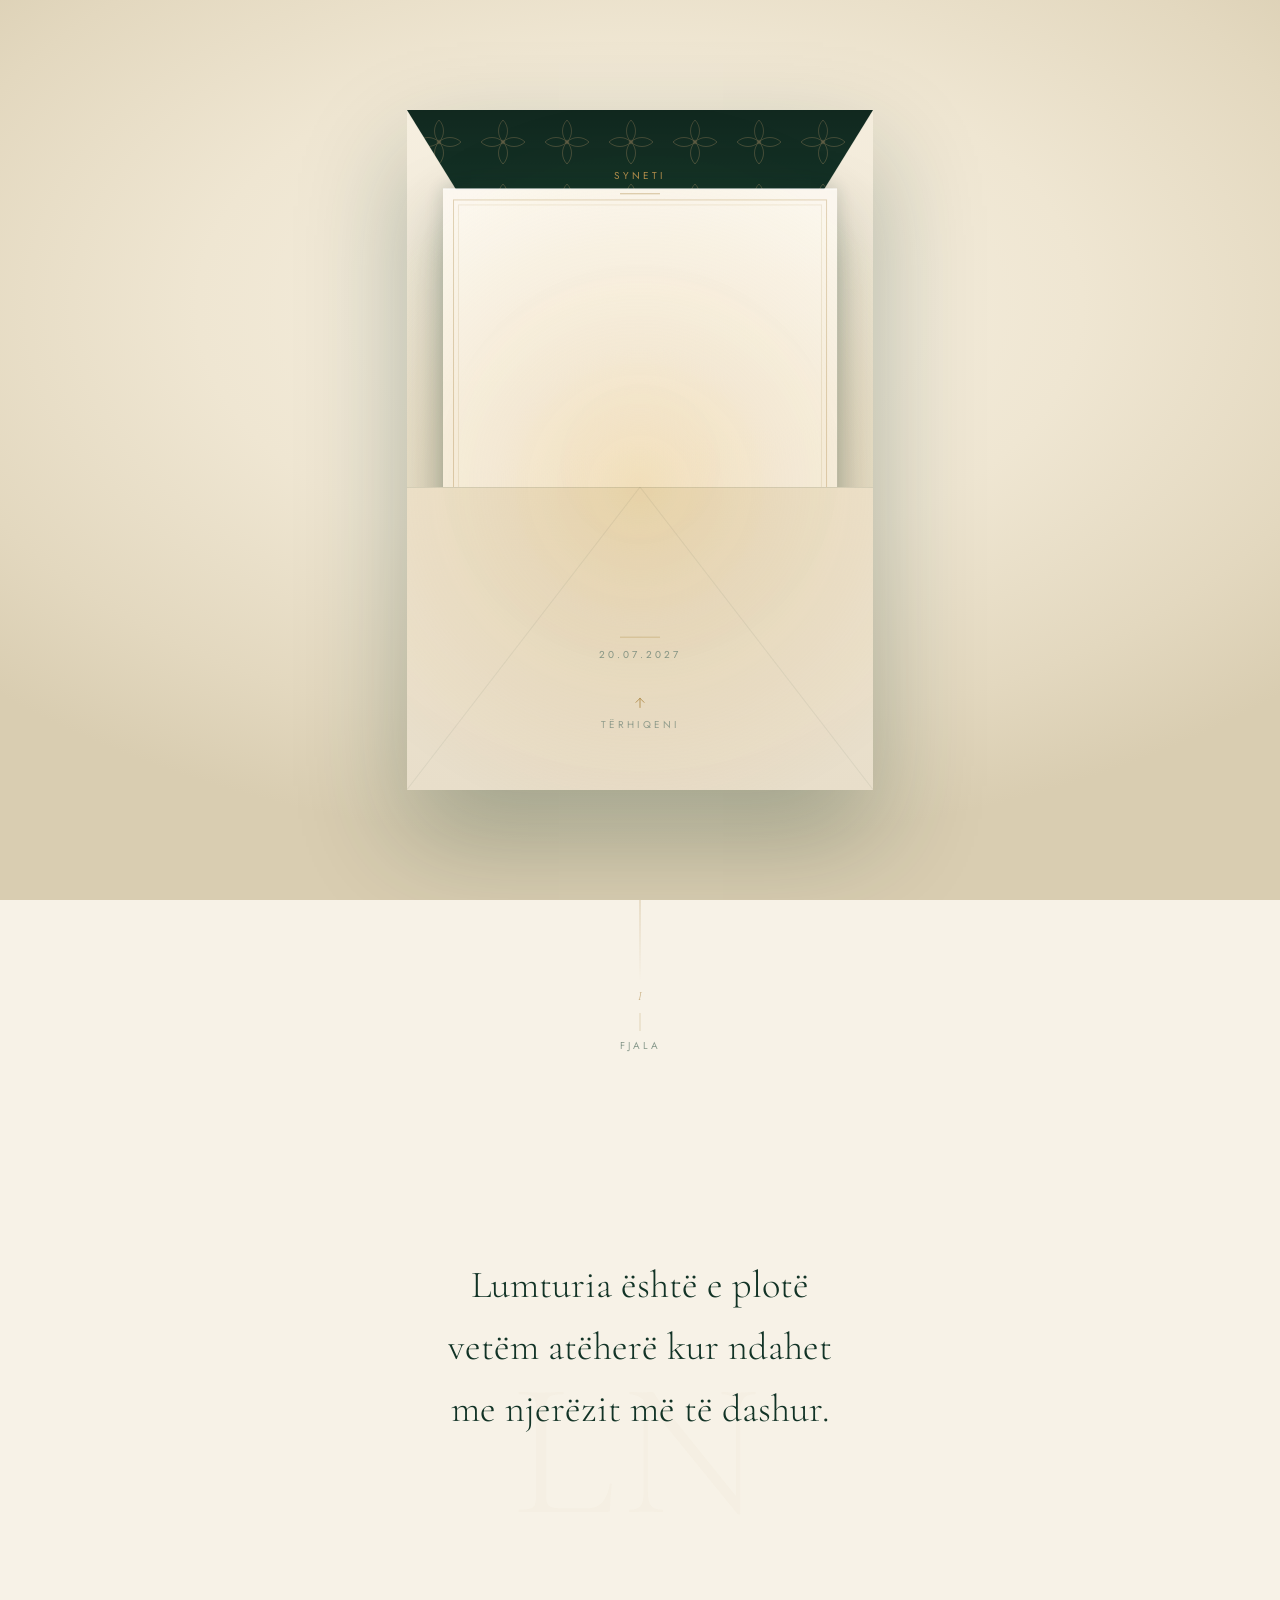
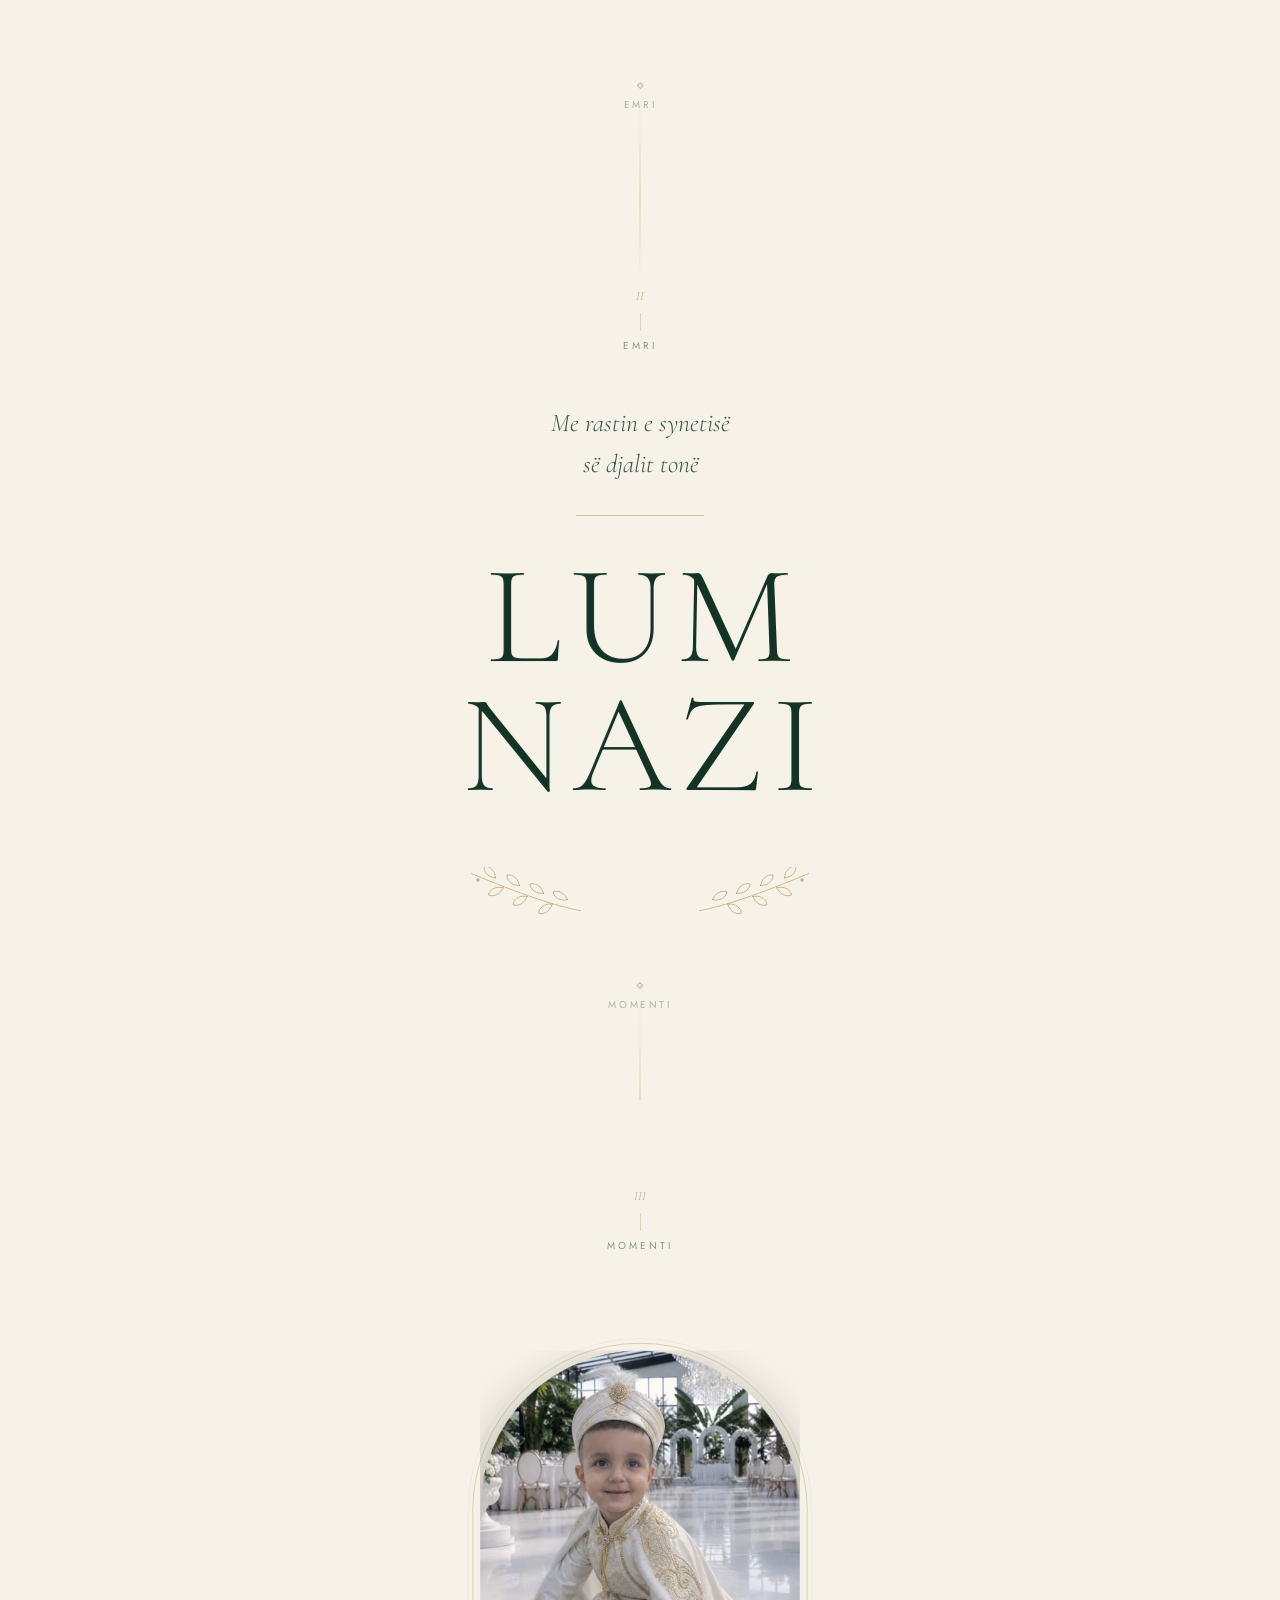
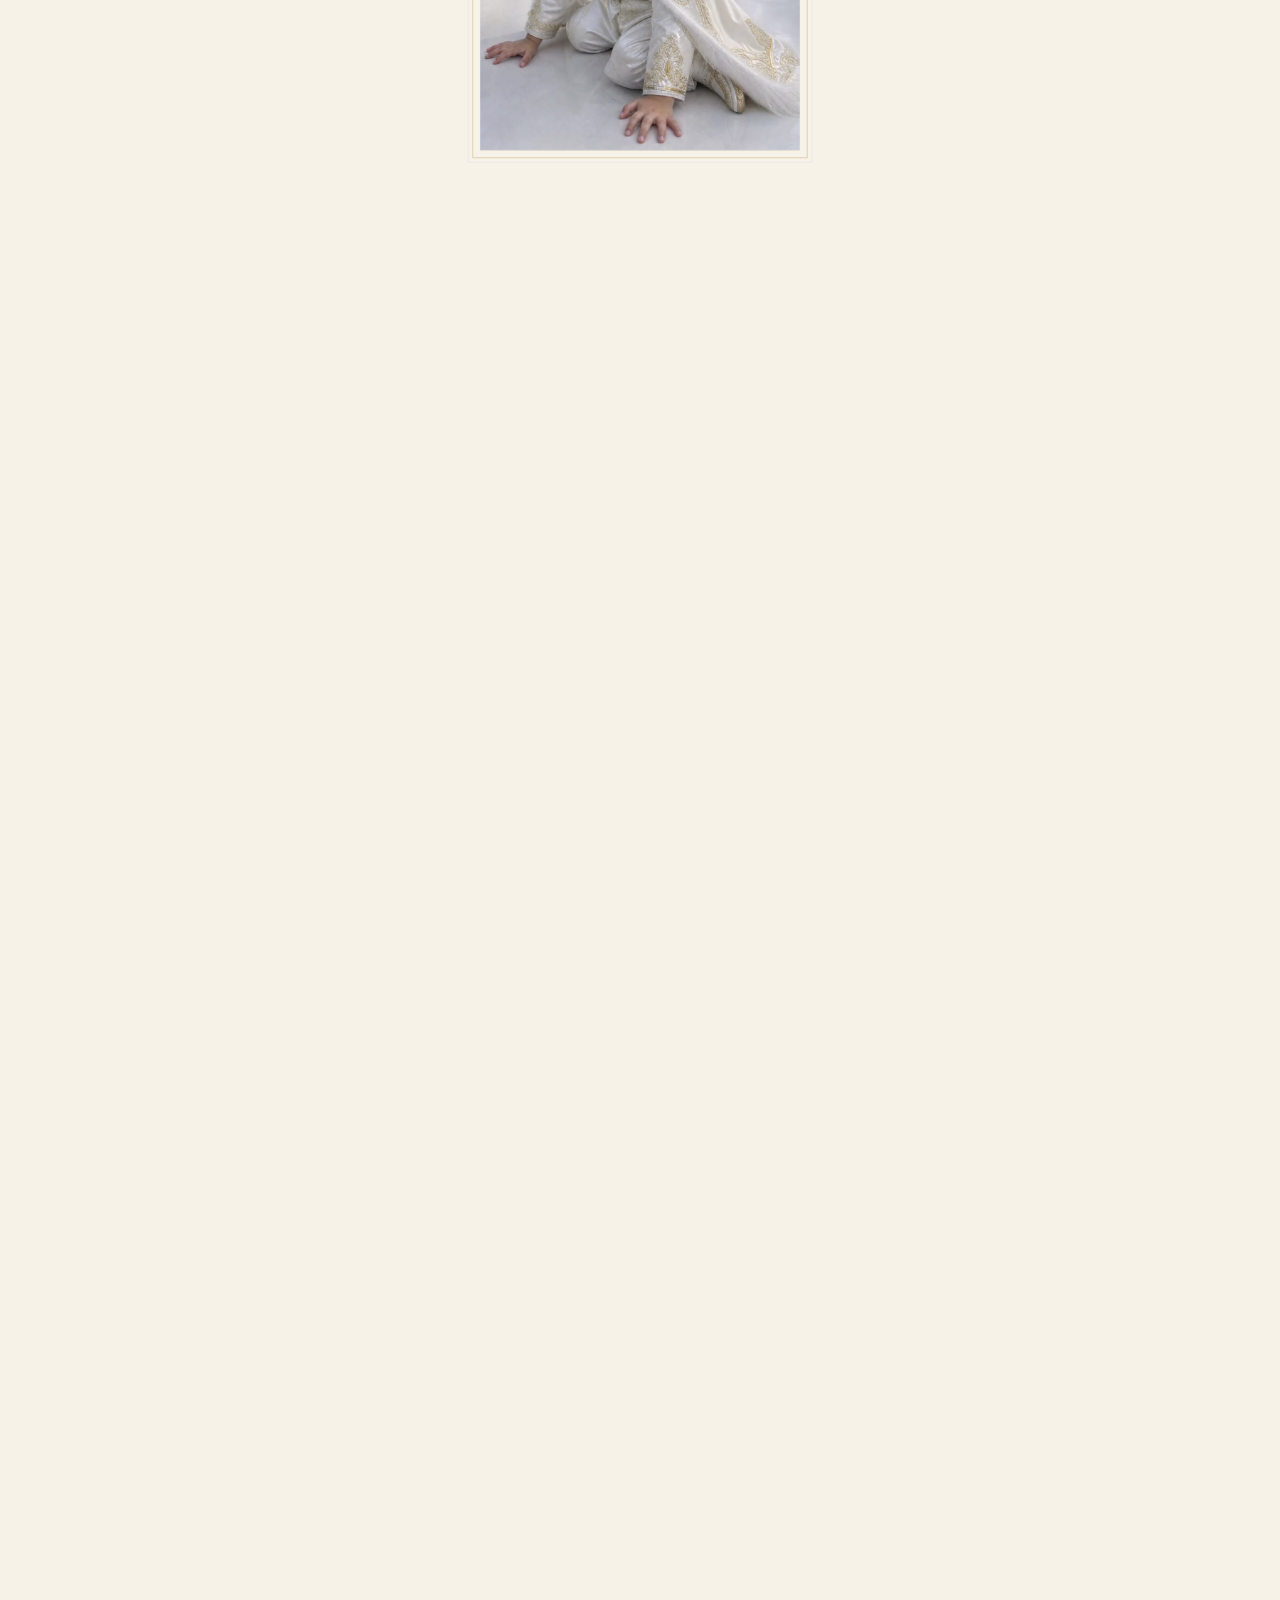
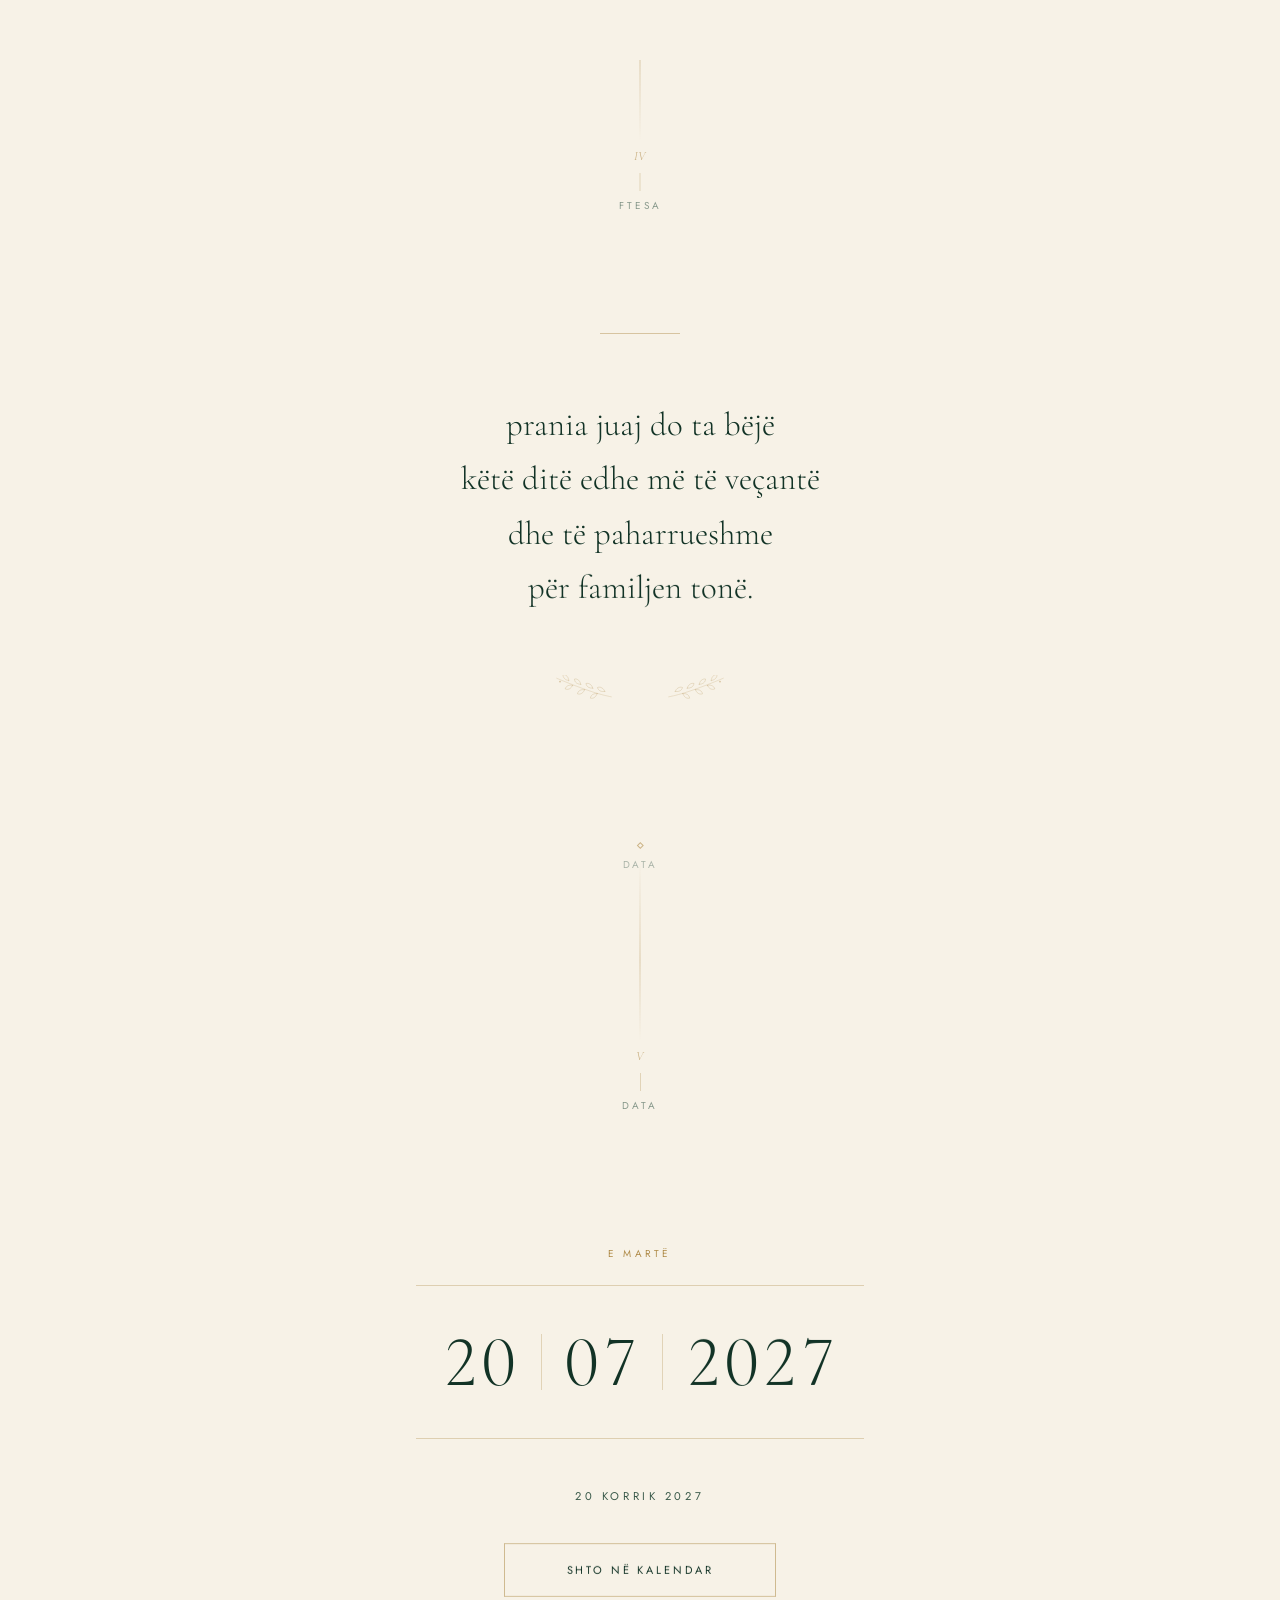
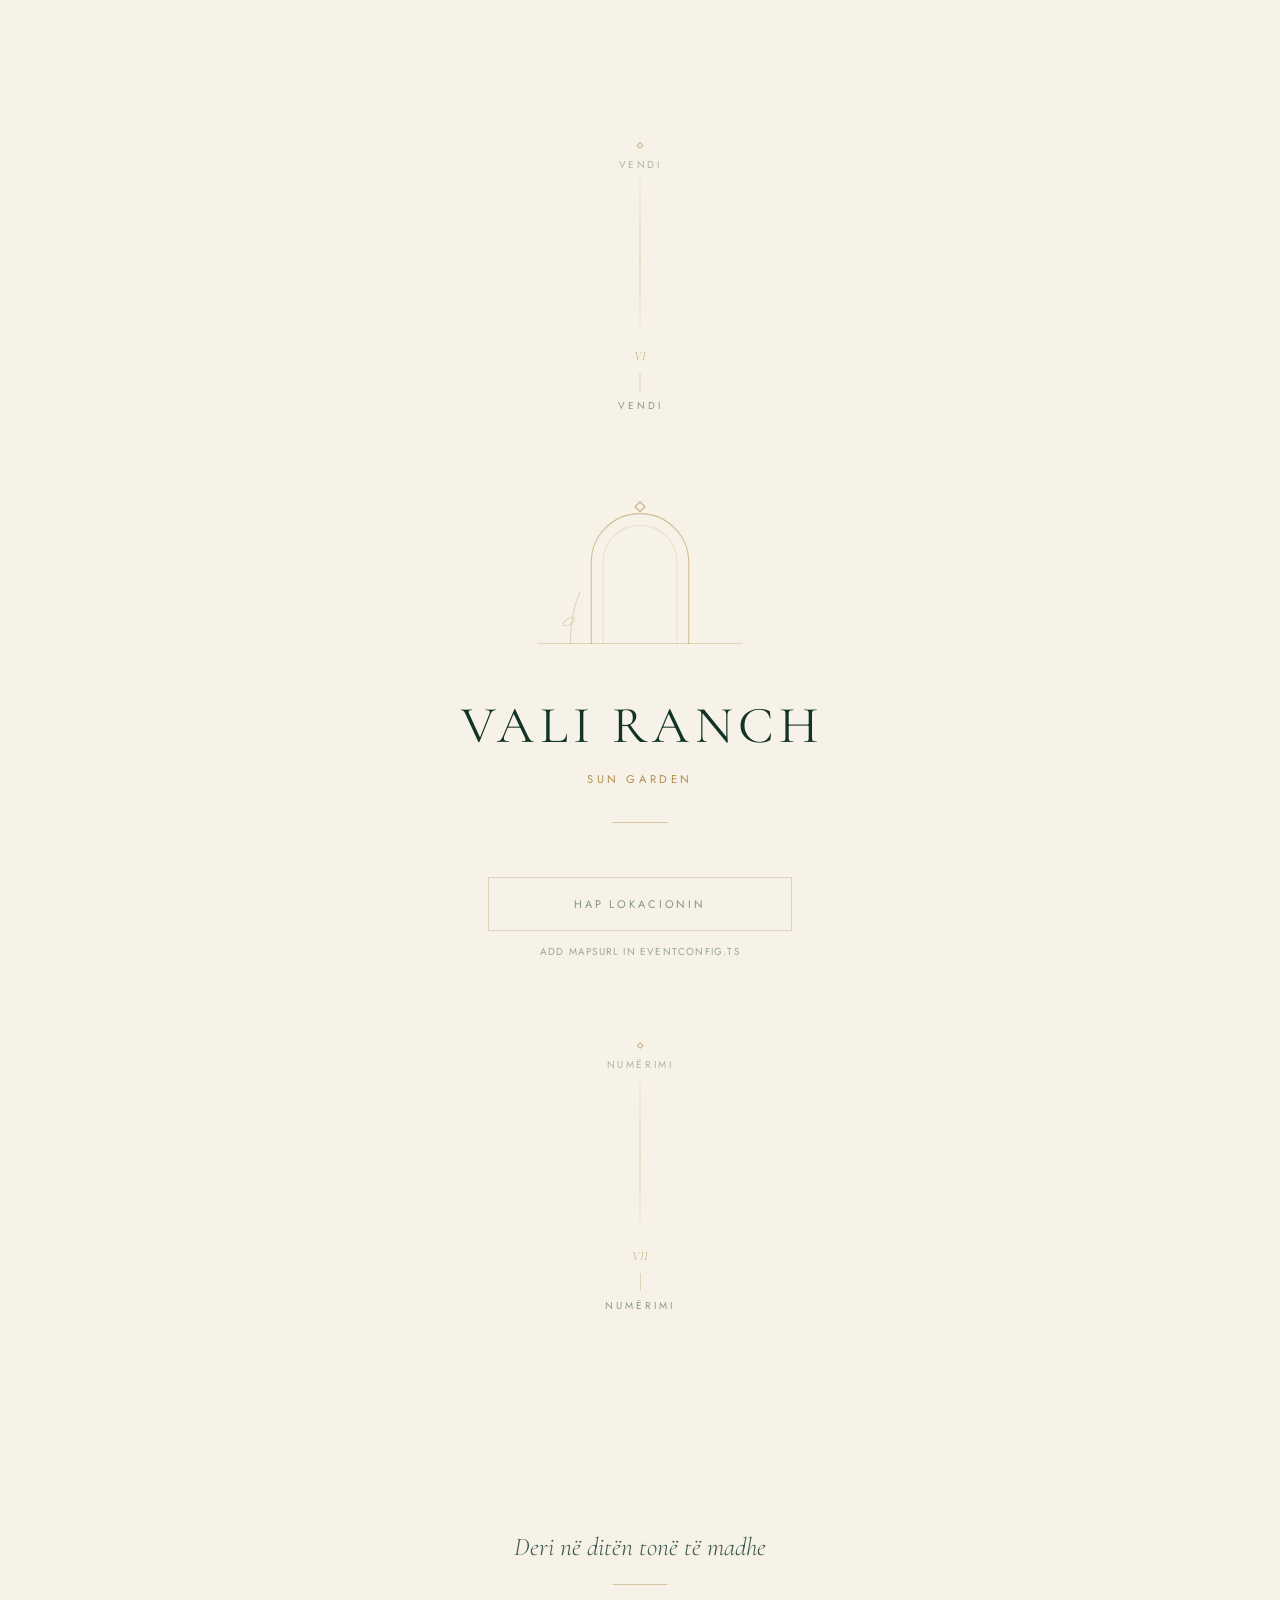
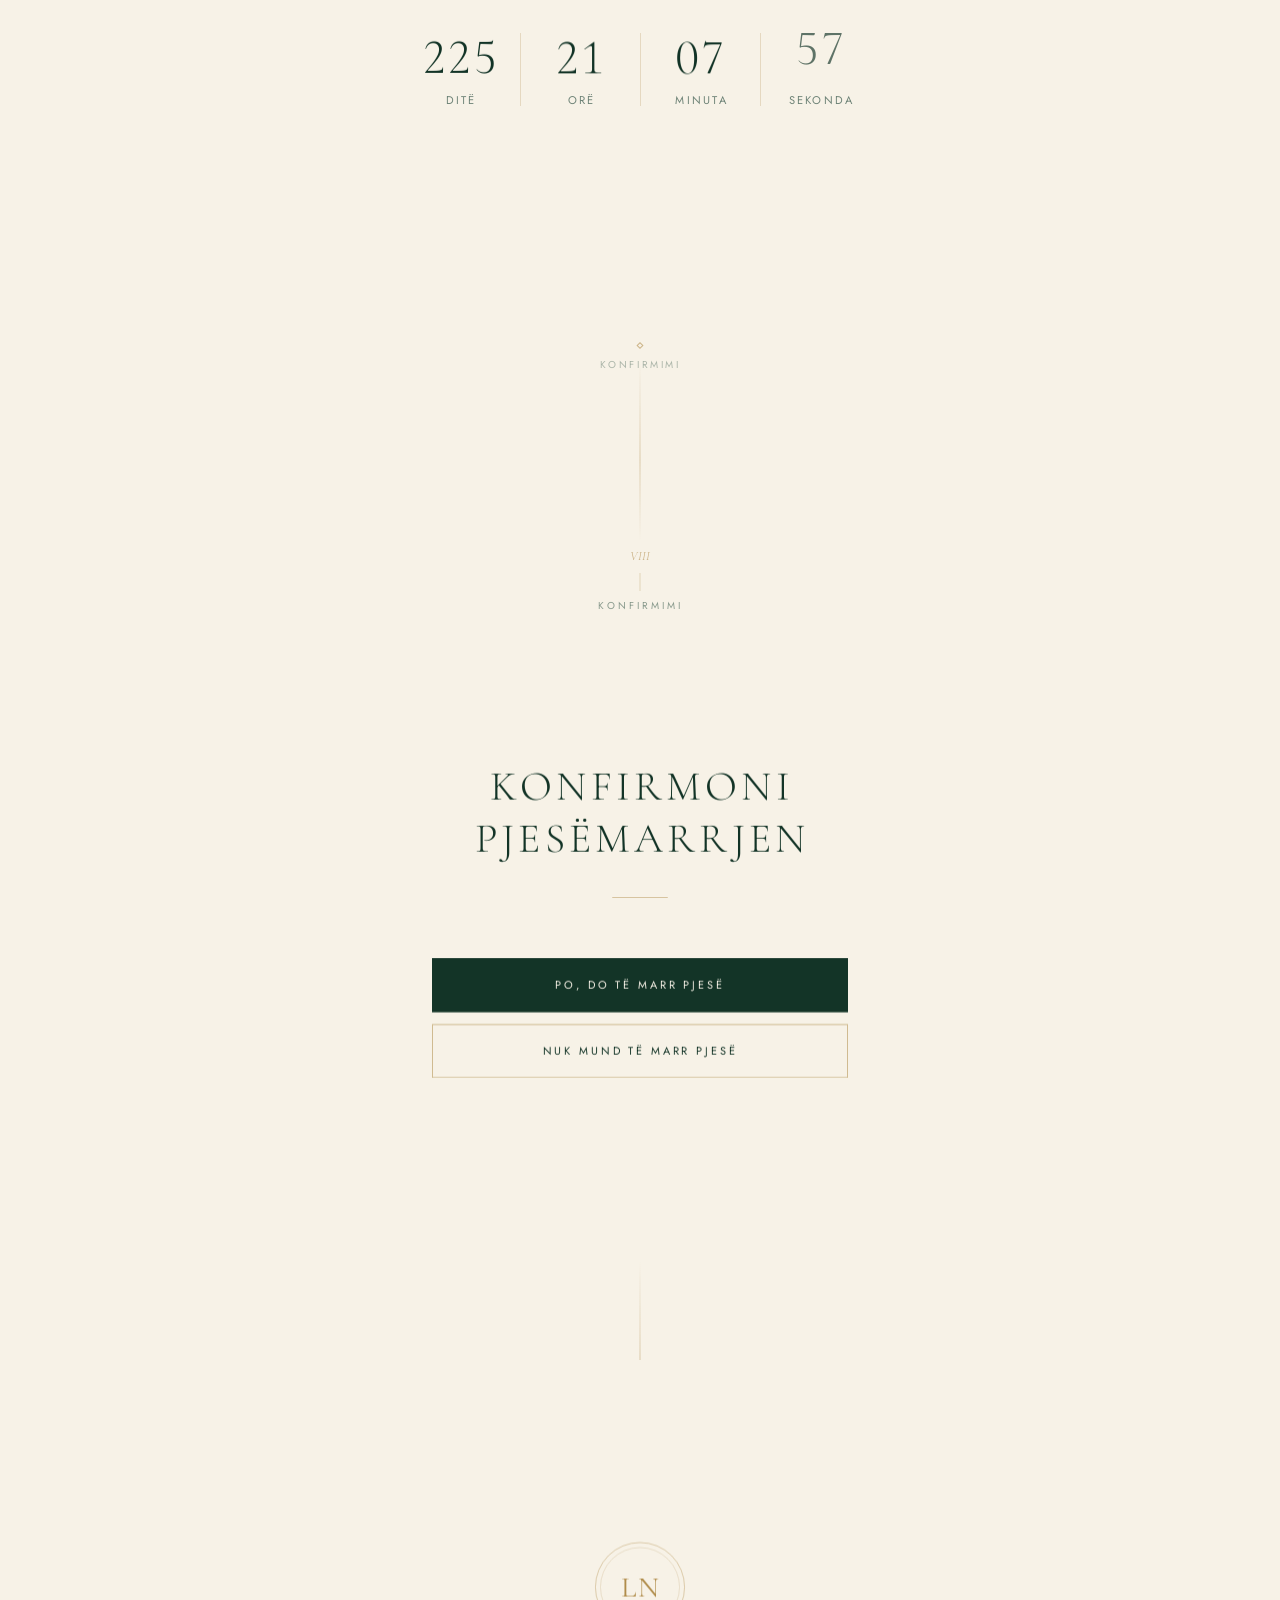
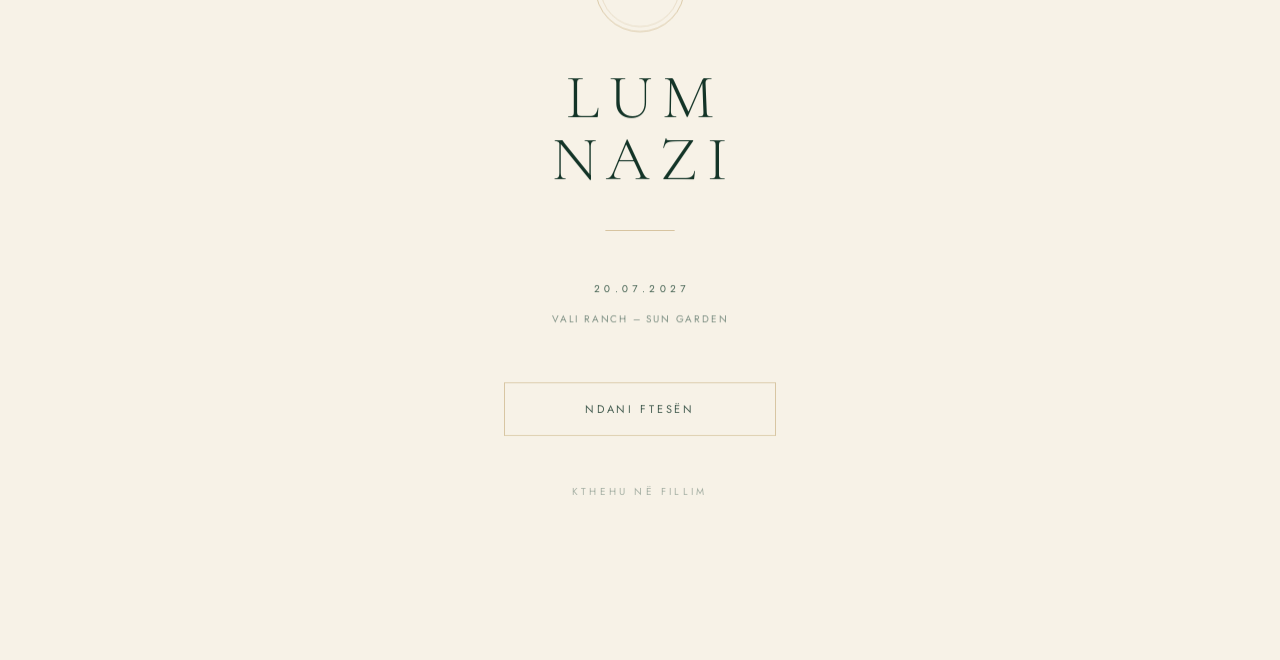
==== commit 68d5f0d2: "Add files via upload" ====
--- a/index.html
+++ b/index.html
@@ -1,811 +1,7 @@
-<!DOCTYPE html>
-<html lang="sq">
-<head>
-<meta charset="UTF-8">
-<meta name="viewport" content="width=device-width, initial-scale=1.0">
-<title>Besiana Demi · Planifikimi mësimor</title>
-<link rel="icon" href='data:image/svg+xml,<svg xmlns="http://www.w3.org/2000/svg" viewBox="0 0 64 64"><circle cx="32" cy="32" r="30" fill="%232B4C9B"/><text x="32" y="41" font-family="Georgia" font-size="26" font-weight="bold" fill="white" text-anchor="middle">BD</text></svg>'>
-<link rel="preconnect" href="https://fonts.googleapis.com">
-<link href="https://fonts.googleapis.com/css2?family=IBM+Plex+Serif:wght@500;600;700&family=IBM+Plex+Sans:wght@400;500;600;700&family=IBM+Plex+Mono:wght@400;500;600&display=swap" rel="stylesheet">
-<style>
-:root{
-  --paper:#FDFCF9; --ink:#1C2B45; --soft:#48586F; --line:#D9DCE3;
-  --stamp:#2B4C9B; --stamp-2:#4a6cc0; --seal:#B3372E; --wash:#EEF1F7; --ok:#2E7D4F;
-  --r:14px;
-}
-*{box-sizing:border-box;margin:0;padding:0}
-html{scroll-behavior:smooth}
-body{
-  background:
-    repeating-linear-gradient(0deg, transparent 0 31px, rgba(43,76,155,.04) 31px 32px),
-    var(--paper);
-  color:var(--ink);
-  font-family:'IBM Plex Sans',system-ui,sans-serif;
-  line-height:1.55;
-  min-height:100vh;
-}
-
-/* ───── Topbar ───── */
-.topbar{
-  position:sticky;top:0;z-index:50;
-  background:rgba(253,252,249,.92);
-  backdrop-filter:blur(10px);
-  border-bottom:1.5px solid var(--line);
-}
-.topbar-in{
-  max-width:1060px;margin:0 auto;
-  display:flex;align-items:center;gap:14px;
-  padding:10px 16px;flex-wrap:wrap;
-}
-.brand{display:flex;align-items:center;gap:12px;text-decoration:none;color:inherit}
-.brand svg{flex-shrink:0}
-.brand-name{font-family:'IBM Plex Serif',serif;font-weight:700;font-size:18px;line-height:1.1}
-.brand-sub{font-family:'IBM Plex Mono',monospace;font-size:10px;letter-spacing:.16em;text-transform:uppercase;color:var(--stamp)}
-.nav{display:flex;gap:6px;flex-wrap:wrap;margin-left:auto}
-.nav button{
-  font-family:'IBM Plex Mono',monospace;font-size:11.5px;font-weight:600;letter-spacing:.06em;text-transform:uppercase;
-  padding:9px 14px;border-radius:99px;border:1.5px solid transparent;background:none;color:var(--soft);cursor:pointer;
-  transition:.2s;
-}
-.nav button:hover{color:var(--ink);border-color:var(--line)}
-.nav button.active{background:var(--stamp);color:#fff;border-color:var(--stamp)}
-.nav button:focus-visible{outline:3px solid var(--stamp);outline-offset:2px}
-
-/* ───── Toolbar ───── */
-.toolbar{
-  max-width:1060px;margin:14px auto 0;padding:0 16px;
-  display:flex;gap:8px;flex-wrap:wrap;align-items:center;
-}
-.tbtn{
-  display:inline-flex;align-items:center;gap:7px;
-  font-family:'IBM Plex Mono',monospace;font-size:11.5px;font-weight:600;letter-spacing:.04em;
-  padding:8px 13px;border-radius:9px;border:1.5px solid var(--line);background:#fff;color:var(--ink);cursor:pointer;
-  transition:.18s;
-}
-.tbtn:hover{border-color:var(--stamp);color:var(--stamp);transform:translateY(-1px)}
-.tbtn:focus-visible{outline:3px solid var(--stamp);outline-offset:2px}
-.tbtn.danger:hover{border-color:var(--seal);color:var(--seal)}
-.save-state{
-  margin-left:auto;font-family:'IBM Plex Mono',monospace;font-size:11px;color:var(--soft);
-  display:inline-flex;align-items:center;gap:6px;
-}
-.save-state .dot{width:8px;height:8px;border-radius:50%;background:var(--ok);transition:.3s}
-.save-state.saving .dot{background:#C99B2E}
-
-.edit-hint{
-  max-width:1060px;margin:10px auto 0;padding:0 16px;
-  font-size:13px;color:var(--soft);
-}
-.edit-hint b{color:var(--stamp)}
-
-/* ───── Layout ───── */
-.wrap{max-width:1060px;margin:0 auto;padding:18px 16px 90px}
-.view{display:none;animation:fade .35s}
-.view.active{display:block}
-@keyframes fade{from{opacity:0;transform:translateY(8px)}to{opacity:1;transform:none}}
-
-/* ───── Editable ───── */
-[contenteditable="true"]{
-  border-radius:6px;
-  transition:background .15s, box-shadow .15s;
-  min-width:24px;
-  outline:none;
-}
-[contenteditable="true"]:hover{background:rgba(43,76,155,.07)}
-[contenteditable="true"]:focus{background:#fff;box-shadow:0 0 0 2px var(--stamp)}
-[contenteditable="true"]:empty::before{content:"…";color:#B9C0CC}
-
-/* ───── Letterhead card ───── */
-.letterhead{
-  position:relative;border:1.5px solid var(--ink);border-radius:var(--r);
-  background:#fff;padding:30px 30px 24px;overflow:hidden;margin-bottom:20px;
-}
-.letterhead::before{content:"";position:absolute;inset:6px;border:1px solid var(--line);border-radius:9px;pointer-events:none}
-.eyebrow{font-family:'IBM Plex Mono',monospace;font-size:11px;letter-spacing:.18em;text-transform:uppercase;color:var(--stamp);margin-bottom:8px}
-h1.doc-title{font-family:'IBM Plex Serif',serif;font-size:clamp(22px,4vw,32px);font-weight:700;line-height:1.15;max-width:24ch}
-.subject{color:var(--soft);margin-top:8px;font-size:15px}
-.subject b{color:var(--ink)}
-.stamp{
-  position:absolute;top:20px;right:20px;transform:rotate(6deg);
-  border:2.5px solid var(--seal);color:var(--seal);border-radius:8px;padding:8px 14px;
-  font-family:'IBM Plex Mono',monospace;font-weight:600;font-size:12.5px;letter-spacing:.12em;text-transform:uppercase;text-align:center;opacity:.9;
-}
-.stamp small{display:block;font-size:10px;letter-spacing:.2em;font-weight:500}
-.meta{
-  display:grid;grid-template-columns:repeat(auto-fit,minmax(150px,1fr));
-  gap:1px;background:var(--line);border:1px solid var(--line);border-radius:10px;overflow:hidden;margin-top:22px;position:relative;
-}
-.meta > div{background:#fff;padding:11px 15px}
-.meta dt{font-family:'IBM Plex Mono',monospace;font-size:10px;letter-spacing:.15em;text-transform:uppercase;color:var(--soft)}
-.meta dd{font-weight:600;font-size:14.5px;margin-top:2px}
-
-/* ───── Section / dossier ───── */
-.period{
-  background:#fff;border:1.5px solid var(--line);border-radius:var(--r);
-  margin-top:18px;overflow:hidden;transition:border-color .25s, box-shadow .25s;
-}
-.period.open{border-color:var(--stamp);box-shadow:0 8px 28px rgba(43,76,155,.09)}
-.period-head{
-  width:100%;display:flex;align-items:center;gap:14px;padding:17px 20px;
-  background:none;border:none;cursor:pointer;text-align:left;font-family:inherit;color:inherit;
-}
-.period-head:focus-visible{outline:3px solid var(--stamp);outline-offset:-3px}
-.tag{
-  flex-shrink:0;font-family:'IBM Plex Mono',monospace;font-size:11px;font-weight:600;letter-spacing:.08em;
-  color:var(--stamp);border:1.5px solid var(--stamp);border-radius:6px;padding:5px 9px;background:var(--wash);
-}
-.period-title{flex:1;min-width:0}
-.period-title h2{font-family:'IBM Plex Serif',serif;font-size:clamp(15px,2.4vw,19px);font-weight:600;line-height:1.3}
-.period-title p{font-size:12.5px;color:var(--soft);margin-top:2px}
-.chev{
-  flex-shrink:0;width:28px;height:28px;border-radius:50%;border:1.5px solid var(--line);
-  display:grid;place-items:center;transition:.3s;color:var(--soft);font-size:12px;
-}
-.period.open .chev{transform:rotate(180deg);border-color:var(--stamp);background:var(--stamp);color:#fff}
-.period-body{display:grid;grid-template-rows:0fr;transition:grid-template-rows .4s cubic-bezier(.22,1,.36,1)}
-.period.open .period-body{grid-template-rows:1fr}
-.period-inner{overflow:hidden}
-.period-content{padding:2px 20px 20px;border-top:1px dashed var(--line)}
-
-.section-label{
-  font-family:'IBM Plex Mono',monospace;font-size:10.5px;letter-spacing:.16em;text-transform:uppercase;
-  color:var(--soft);margin:18px 0 10px;display:flex;align-items:center;gap:10px;
-}
-.section-label::after{content:"";flex:1;height:1px;background:var(--line)}
-
-/* rows with delete */
-.row-item{position:relative;display:flex;align-items:flex-start;gap:10px;padding:9px 34px 9px 10px;border-radius:10px;transition:background .18s}
-.row-item:hover{background:var(--wash)}
-.row-item .bullet{color:var(--stamp);font-family:'IBM Plex Mono',monospace;font-weight:600;flex-shrink:0;margin-top:1px}
-.row-item .txt{flex:1;font-size:14.5px}
-.del{
-  position:absolute;right:6px;top:50%;transform:translateY(-50%);
-  width:24px;height:24px;border-radius:7px;border:none;background:none;color:#C4CAD5;cursor:pointer;font-size:15px;line-height:1;
-  opacity:0;transition:.18s;display:grid;place-items:center;
-}
-.row-item:hover .del,.wrow:hover .del,.unit-line:hover .del{opacity:1}
-.del:hover{background:#FBEAE8;color:var(--seal)}
-.del:focus-visible{opacity:1;outline:2px solid var(--seal)}
-.add{
-  display:inline-flex;align-items:center;gap:7px;margin-top:8px;
-  font-family:'IBM Plex Mono',monospace;font-size:11.5px;font-weight:600;
-  padding:7px 12px;border-radius:9px;border:1.5px dashed var(--line);background:none;color:var(--soft);cursor:pointer;transition:.18s;
-}
-.add:hover{border-color:var(--stamp);color:var(--stamp);border-style:solid}
-.add:focus-visible{outline:3px solid var(--stamp);outline-offset:2px}
-
-/* units checklist */
-.unit-line{position:relative;display:flex;align-items:flex-start;gap:12px;padding:10px 34px 10px 10px;border-radius:10px;transition:background .18s}
-.unit-line:hover{background:var(--wash)}
-.ck{
-  flex-shrink:0;width:21px;height:21px;margin-top:2px;border:2px solid var(--soft);border-radius:6px;
-  display:grid;place-items:center;color:transparent;cursor:pointer;background:#fff;transition:.18s;font-size:13px;
-}
-.ck[aria-checked="true"]{background:var(--ok);border-color:var(--ok);color:#fff}
-.ck:focus-visible{outline:3px solid var(--stamp);outline-offset:2px}
-.unit-line .u-main{flex:1;font-size:14.5px}
-.unit-line .u-main b{display:block;font-weight:600}
-.unit-line .u-main span{display:block;font-size:13px;color:var(--soft)}
-.unit-line.done .u-main{color:var(--soft)}
-.unit-line.done .u-main b{text-decoration:line-through;text-decoration-color:rgba(72,88,111,.45)}
-
-.outcome{
-  background:var(--wash);border-left:3px solid var(--stamp);border-radius:0 10px 10px 0;
-  padding:13px 15px;font-size:14px;
-}
-
-/* progress */
-.progress-wrap{display:flex;align-items:center;gap:14px;margin:8px 4px 14px}
-.progress-label{font-family:'IBM Plex Mono',monospace;font-size:12px;color:var(--soft);white-space:nowrap}
-.bar{flex:1;height:10px;background:var(--wash);border-radius:99px;overflow:hidden;border:1px solid var(--line)}
-.bar i{display:block;height:100%;width:0%;background:linear-gradient(90deg,var(--stamp),var(--stamp-2));border-radius:99px;transition:width .5s cubic-bezier(.22,1,.36,1)}
-.progress-count{font-family:'IBM Plex Mono',monospace;font-size:12px;font-weight:600;color:var(--stamp);white-space:nowrap}
-
-/* weekly table */
-.wtable{width:100%;border-collapse:separate;border-spacing:0;margin-top:6px}
-.wtable th{
-  font-family:'IBM Plex Mono',monospace;font-size:10.5px;letter-spacing:.14em;text-transform:uppercase;color:var(--stamp);
-  text-align:left;padding:9px 12px;background:var(--wash);border-bottom:2px solid var(--stamp);
-}
-.wtable th:first-child{border-radius:9px 0 0 0;width:64px}
-.wtable th.thck{width:50px}
-.wtable th:last-child{border-radius:0 9px 0 0}
-.wrow td{padding:10px 12px;border-bottom:1px solid var(--line);vertical-align:top;font-size:14.5px;position:relative}
-.wrow:nth-child(even) td{background:#F8FAFD}
-.wrow:hover td{background:var(--wash)}
-.wnum{font-family:'IBM Plex Mono',monospace;font-weight:600;color:var(--stamp);text-align:center}
-.wrow.done td{color:var(--soft)}
-.wrow.done .wnum{color:var(--ok)}
-.wrow td:last-child{padding-right:34px}
-
-/* pills */
-.pill-row{display:flex;flex-wrap:wrap;gap:8px}
-.pill{
-  position:relative;font-size:13.5px;padding:7px 30px 7px 13px;border-radius:99px;
-  border:1px solid var(--line);background:var(--paper);transition:.15s;display:inline-flex;align-items:center;
-}
-.pill:hover{transform:translateY(-1px);border-color:var(--stamp)}
-.pill .del{right:3px}
-.pill .del:hover{background:none}
-
-/* annual grid */
-.acard{background:#fff;border:1.5px solid var(--line);border-radius:var(--r);margin-top:16px;overflow:hidden}
-.acard-head{display:flex;align-items:center;gap:12px;padding:14px 18px;background:var(--wash);border-bottom:1.5px solid var(--line)}
-.acard-head .months{font-family:'IBM Plex Serif',serif;font-weight:600;font-size:17px;flex:1}
-.acard-head .mono{font-family:'IBM Plex Mono',monospace;font-size:11px;color:var(--seal);font-weight:600;letter-spacing:.08em}
-.acard-body{padding:8px 18px 16px}
-
-/* footer */
-.appfoot{
-  max-width:1060px;margin:0 auto;padding:26px 16px 40px;
-  display:flex;justify-content:space-between;align-items:center;flex-wrap:wrap;gap:12px;
-  color:var(--soft);font-size:13px;border-top:1px dashed var(--line);
-}
-.appfoot .mono{font-family:'IBM Plex Mono',monospace;font-size:11px;letter-spacing:.1em}
-
-/* toast */
-.toast{
-  position:fixed;bottom:24px;left:50%;transform:translateX(-50%) translateY(80px);
-  background:var(--ink);color:#fff;padding:11px 20px;border-radius:99px;
-  font-family:'IBM Plex Mono',monospace;font-size:12.5px;z-index:100;opacity:0;transition:.35s;pointer-events:none;
-  max-width:90vw;text-align:center;
-}
-.toast.show{transform:translateX(-50%) translateY(0);opacity:1}
-
-@media (max-width:640px){
-  .letterhead{padding:22px 18px 18px}
-  .stamp{position:static;transform:rotate(-2deg);display:inline-block;margin-bottom:12px}
-  .period-head{padding:14px}
-  .period-content{padding:2px 14px 16px}
-  .wtable th.thide,.wrow td.thide{display:none}
-}
-
-/* ───── Print ───── */
-@media print{
-  body{background:#fff}
-  .topbar,.toolbar,.edit-hint,.add,.del,.appfoot,.toast,.chev,.progress-wrap{display:none !important}
-  .wrap{padding:0;max-width:none}
-  .view{display:none !important}
-  .view.active{display:block !important}
-  .period{border-color:#999;box-shadow:none;break-inside:avoid}
-  .period-body{grid-template-rows:1fr !important}
-  .letterhead{border-color:#333}
-  [contenteditable="true"]:hover{background:none}
-  .wrow td,.wtable th{padding:6px 8px;font-size:12px}
-}
-</style>
-</head>
-<body>
-
-<!-- ══════════ TOPBAR ══════════ -->
-<header class="topbar">
-  <div class="topbar-in">
-    <a class="brand" href="#" onclick="return false">
-      <!-- LOGO -->
-      <svg width="46" height="46" viewBox="0 0 100 100" role="img" aria-label="Logo Besiana Demi">
-        <circle cx="50" cy="50" r="47" fill="none" stroke="#2B4C9B" stroke-width="3.5"/>
-        <circle cx="50" cy="50" r="40" fill="none" stroke="#2B4C9B" stroke-width="1.2" stroke-dasharray="2.5 3.5"/>
-        <!-- envelope -->
-        <rect x="28" y="36" width="44" height="30" rx="3.5" fill="#EEF1F7" stroke="#2B4C9B" stroke-width="2.6"/>
-        <path d="M29.5 39 L50 54 L70.5 39" fill="none" stroke="#2B4C9B" stroke-width="2.6" stroke-linecap="round" stroke-linejoin="round"/>
-        <!-- seal -->
-        <circle cx="68" cy="63" r="12.5" fill="#B3372E"/>
-        <text x="68" y="68" font-family="Georgia, serif" font-size="12.5" font-weight="bold" fill="#fff" text-anchor="middle">BD</text>
-        <!-- pen nib -->
-        <path d="M24 70 L33 61 L36.5 64.5 L27.5 73.5 L23 74.8 Z" fill="#1C2B45"/>
-        <circle cx="31.6" cy="65.9" r="1.3" fill="#fff"/>
-      </svg>
-      <span>
-        <span class="brand-name" id="brandName">Besiana Demi</span><br>
-        <span class="brand-sub">Planifikimi mësimor</span>
-      </span>
-    </a>
-    <nav class="nav" role="tablist" aria-label="Planet">
-      <button class="active" data-view="vjetor"  onclick="showView('vjetor',this)">Plani vjetor</button>
-      <button data-view="dymujor" onclick="showView('dymujor',this)">Plani dymujor</button>
-      <button data-view="javor"   onclick="showView('javor',this)">Plani javor</button>
-    </nav>
-  </div>
-</header>
-
-<!-- ══════════ TOOLBAR ══════════ -->
-<div class="toolbar">
-  <button class="tbtn" onclick="window.print()">🖨 Printo pamjen</button>
-  <button class="tbtn" onclick="exportJSON()">⬇ Shkarko backup</button>
-  <button class="tbtn" onclick="document.getElementById('importFile').click()">⬆ Ngarko backup</button>
-  <input type="file" id="importFile" accept=".json" hidden onchange="importJSON(this)">
-  <button class="tbtn danger" onclick="resetAll()">↺ Rikthe origjinalin</button>
-  <span class="save-state" id="saveState"><span class="dot"></span><span id="saveTxt">U ruajt</span></span>
-</div>
-<p class="edit-hint">✎ <b>Gjithçka është e editueshme:</b> kliko mbi çdo tekst dhe shkruaj direkt — ndryshimet ruhen automatikisht në këtë pajisje. Përdor „Shkarko backup" për të ruajtur një kopje ose për ta bartur në pajisje tjetër.</p>
-
-<main class="wrap">
-  <div class="view active" id="view-vjetor"></div>
-  <div class="view" id="view-dymujor"></div>
-  <div class="view" id="view-javor"></div>
-</main>
-
-<footer class="appfoot">
-  <span>© <span id="yearNow"></span> · Aplikacion planifikimi për mësimdhënës</span>
-  <span class="mono">BESIANA DEMI · KORRESPONDENCA DHE KOMUNIKIMI ME PALË</span>
-</footer>
-
-<div class="toast" id="toast"></div>
-
-<script>
-/* ═══════════════ DEFAULT DATA ═══════════════ */
-const DEFAULT = {
-  meta:{
-    teacher:"Prof. Besiana Demi",
-    year:"2026/27",
-    subject:"Korrespondenca dhe komunikimi me palë",
-    klasa:"XI",
-    fusha:"Jeta dhe puna"
-  },
-  vjetor:{
-    kompetencat:"I-1,2,3,6,8 · II-1,2,3,4,5,10 · III-1,3,5,6,8 · IV-1,2,4,8,9 · V-1,4,6,7 · VI-1,3,4,5,6,9",
-    fushaKurr:"1-1,2 · 2-1,2 · 3-1,2,3 · 4-1,2,3 · 6-1,2 · 7-1,2 · 8-2 · 9-1",
-    periods:[
-      { months:"Shtator – Tetor", temat:[
-        "Korrespondenca bashkëkohore në administratë dhe rëndësia e saj: palët në korrespondencë, parimet themelore, zhvillimi i afarizmit sekretaresk",
-        "Korrespondenca në lidhje me mbajtjen e mbledhjeve; procesverbali"
-      ]},
-      { months:"Nëntor – Dhjetor", temat:[
-        "Letrat afariste: kuptimi, forma dhe llojet",
-        "Korrespondenca zyrtare — llojet: korrespondenca gjyqësore, diplomatike",
-        "Shkrimi i akteve zyrtare: kërkesa, çertifikata, vërtetimi, reversi, kontrata dhe nënkontrata"
-      ]},
-      { months:"Janar – Shkurt", temat:[
-        "Organizimi i udhëtimeve zyrtare: hapat e përgatitjes, ftesa dhe axhenda e veprimtarisë, mjeti i udhëtimit, shpenzimet, mëditjet dhe raportimi",
-        "Korrespondenca në lidhje me marrjen në punë: themelimi i marrëdhënies së punës, shpallja e konkursit, aplikacioni i punësimit, intervista, marrja e vendimit, lidhja e kontratës"
-      ]},
-      { months:"Mars – Prill", temat:[
-        "Baza e komunikimit: kuptimi, rëndësia, modeli i procesit, tipet, rrjetet dhe mjetet e komunikimit",
-        "Elektronika e komunikimit: telekomunikimi, telekonferenca, përparësitë dhe dobësitë, analiza transaksionale",
-        "Kodet e komunikimit dhe kuptimi i tyre: gjuha njerëzore, kodi verbal dhe joverbal"
-      ]},
-      { months:"Maj – Qershor", temat:[
-        "Komunikimi ndër-kulturor dhe koncepti: modeli ndërkulturor i komunikimit, edukimi dhe arsimimi, ligji dhe rregullat, ekonomia, politika, normat sociale",
-        "Korrespondenca gjatë procedurës së shitëblerjes: porosia, konfirmimi, fletëdërgesa, fatura"
-      ]}
-    ]
-  },
-  dymujor:{
-    muajt:"Maj – Qershor",
-    ore:"16 orë",
-    tema:"Komunikimi ndër-kulturor dhe korrespondenca gjatë procedurës së shitëblerjes",
-    nderkurrikulare:"Shkrimi ligjor, veprimtaria administrative, praktika profesionale, ekonomia dhe ndërmarrësia",
-    temat:[
-      { tag:"TEMA A", title:"Komunikimi ndër-kulturor dhe koncepti", sub:"Modeli ndërkulturor i komunikimit dhe faktorët që e formësojnë atë",
-        units:[
-          {t:"Modeli ndërkulturor i komunikimit", d:"Koncepti dhe rëndësia e komunikimit mes kulturave të ndryshme", done:false},
-          {t:"Edukimi dhe arsimimi", d:"Ndikimi i formimit arsimor në mënyrën e komunikimit", done:false},
-          {t:"Ligji dhe rregullat", d:"Korniza ligjore dhe rregullat si faktorë kulturorë", done:false},
-          {t:"Ekonomia, politika dhe normat sociale", d:"Faktorët shoqërorë që formësojnë komunikimin ndërkulturor", done:false}
-        ],
-        outcome:"Në përfundim, nxënësi/ja shpjegon konceptin dhe modelin ndërkulturor të komunikimit dhe analizon ndikimin e edukimit e arsimimit, ligjit e rregullave, ekonomisë, politikës dhe normave sociale në komunikim."
-      },
-      { tag:"TEMA B", title:"Korrespondenca gjatë procedurës së shitëblerjes", sub:"Dokumentet afariste: nga porosia deri te fatura",
-        units:[
-          {t:"Porosia", d:"Hartimi dhe elementet e porosisë afariste", done:false},
-          {t:"Konfirmimi", d:"Konfirmimi i porosisë dhe roli i tij në marrëdhënien afariste", done:false},
-          {t:"Fletëdërgesa dhe fatura", d:"Dokumentet shoqëruese të mallit dhe të pagesës", done:false}
-        ],
-        outcome:"Në përfundim, nxënësi/ja harton dokumentet e korrespondencës gjatë procedurës së shitëblerjes — porosinë, konfirmimin, fletëdërgesën dhe faturën — dhe i zbaton ato në situata praktike afariste."
-      }
-    ],
-    mesimdhenia:["Ligjëratë","Stuhi mendimesh","Nxënësi në qendër","Interpretim","Demonstrim","Bashkëbisedim","Bashkëpunim","Pyetje–përgjigje","Punë në grupe"],
-    vleresimi:["Vlerësimi i përgjigjeve me gojë","Vlerësimi i ndihmesës në grup","Vlerësimi i aktivitetit gjatë debateve në klasë","Vlerësimi i detyrave të shtëpisë","Teste për një grup temash të caktuara","Test në fund të kategorisë së përmbajtjes"],
-    burimet:["Libri „Korrespondenca dhe komunikimi me palë” nga autorë të ndryshëm","Broshura të ndryshme profesionale","Skica dhe softuerë arsimorë","Interneti — modele dokumentesh afariste (porosi, fatura etj.)"]
-  },
-  javor:{
-    oreJave:"2 orë në javë",
-    periods:[
-      { months:"Shtator – Tetor", sub:"Korrespondenca bashkëkohore në administratë · Mbledhjet dhe procesverbali", rows:[
-        {o1:"Njohja me lëndën, planin vjetor dhe kriteret e vlerësimit", o2:"Korrespondenca bashkëkohore në administratë — kuptimi dhe rëndësia", done:false},
-        {o1:"Palët në korrespondencë", o2:"Parimet themelore të korrespondencës", done:false},
-        {o1:"Zhvillimi i afarizmit sekretaresk", o2:"Ushtrime — analiza e shembujve të korrespondencës", done:false},
-        {o1:"Përsëritje e temës", o2:"Vlerësim me gojë dhe detyra praktike", done:false},
-        {o1:"Mbledhjet — kuptimi dhe llojet", o2:"Përgatitja dhe thirrja e mbledhjes", done:false},
-        {o1:"Rrjedha e mbledhjes", o2:"Procesverbali — kuptimi dhe elementet", done:false},
-        {o1:"Llojet e procesverbalit", o2:"Ushtrime — hartimi i procesverbalit", done:false},
-        {o1:"Punë praktike — simulim mbledhjeje me procesverbal", o2:"Përsëritje e grupit të temave", done:false},
-        {o1:"Test për grupin e temave", o2:"Analiza e testit dhe vlerësimi", done:false}
-      ]},
-      { months:"Nëntor – Dhjetor", sub:"Letrat afariste · Korrespondenca zyrtare · Shkrimi i akteve zyrtare", rows:[
-        {o1:"Letrat afariste — kuptimi", o2:"Forma e letrës afariste", done:false},
-        {o1:"Llojet e letrave afariste", o2:"Ushtrime — hartimi i letrës afariste", done:false},
-        {o1:"Korrespondenca zyrtare — kuptimi dhe llojet", o2:"Korrespondenca gjyqësore", done:false},
-        {o1:"Korrespondenca diplomatike", o2:"Ushtrime — shembuj të korrespondencës zyrtare", done:false},
-        {o1:"Shkrimi i akteve zyrtare — kërkesa", o2:"Çertifikata dhe vërtetimi", done:false},
-        {o1:"Reversi", o2:"Kontrata dhe nënkontrata", done:false},
-        {o1:"Punë praktike — hartimi i akteve zyrtare", o2:"Përsëritje e grupit të temave", done:false},
-        {o1:"Test për grupin e temave", o2:"Analiza e testit dhe vlerësimi gjysmëvjetor", done:false}
-      ]},
-      { months:"Janar – Shkurt", sub:"Organizimi i udhëtimeve zyrtare · Korrespondenca në lidhje me marrjen në punë", rows:[
-        {o1:"Udhëtimet zyrtare — hapat e përgatitjes", o2:"Ftesa dhe axhenda e veprimtarisë", done:false},
-        {o1:"Mjeti i udhëtimit dhe shpenzimet", o2:"Mëditjet dhe raportimi", done:false},
-        {o1:"Ushtrime — organizimi i një udhëtimi zyrtar", o2:"Përsëritje e temës", done:false},
-        {o1:"Marrja në punë — themelimi i marrëdhënies së punës", o2:"Shpallja e konkursit", done:false},
-        {o1:"Aplikacioni i punësimit dhe CV-ja", o2:"Intervista e punës", done:false},
-        {o1:"Marrja e vendimit dhe lidhja e kontratës", o2:"Punë praktike — simulim i procesit të punësimit; vlerësim", done:false}
-      ]},
-      { months:"Mars – Prill", sub:"Baza e komunikimit · Elektronika e komunikimit · Kodet e komunikimit", rows:[
-        {o1:"Baza e komunikimit — kuptimi dhe rëndësia", o2:"Modeli i procesit të komunikimit", done:false},
-        {o1:"Tipet e komunikimit", o2:"Rrjetet e komunikimit", done:false},
-        {o1:"Mjetet e komunikimit", o2:"Ushtrime dhe përsëritje", done:false},
-        {o1:"Elektronika e komunikimit — telekomunikimi", o2:"Telekonferenca", done:false},
-        {o1:"Përparësitë dhe dobësitë e komunikimit elektronik", o2:"Analiza transaksionale", done:false},
-        {o1:"Kodet e komunikimit dhe kuptimi i tyre", o2:"Kuptimi i gjuhës njerëzore", done:false},
-        {o1:"Kodi verbal", o2:"Kodi joverbal", done:false},
-        {o1:"Përsëritje e grupit të temave", o2:"Test për grupin e temave", done:false}
-      ]},
-      { months:"Maj – Qershor", sub:"Komunikimi ndër-kulturor · Korrespondenca gjatë procedurës së shitëblerjes", rows:[
-        {o1:"Komunikimi ndër-kulturor — koncepti", o2:"Modeli ndërkulturor i komunikimit", done:false},
-        {o1:"Edukimi dhe arsimimi si faktorë të komunikimit", o2:"Ligji dhe rregullat", done:false},
-        {o1:"Ekonomia dhe politika", o2:"Normat sociale", done:false},
-        {o1:"Korrespondenca gjatë shitëblerjes — porosia", o2:"Konfirmimi i porosisë", done:false},
-        {o1:"Fletëdërgesa", o2:"Fatura", done:false},
-        {o1:"Punë praktike — dosja e dokumenteve të shitëblerjes", o2:"Përsëritje vjetore dhe vlerësimi përfundimtar", done:false}
-      ]}
-    ]
-  }
-};
-
-/* ═══════════════ STATE & STORAGE ═══════════════ */
-const KEY = "bd_planifikimi_v1";
-let state;
-function loadState(){
-  try{
-    const raw = localStorage.getItem(KEY);
-    if(raw){ state = JSON.parse(raw); return; }
-  }catch(e){}
-  state = JSON.parse(JSON.stringify(DEFAULT));
-}
-let saveTimer;
-function save(){
-  const el = document.getElementById('saveState');
-  el.classList.add('saving');
-  document.getElementById('saveTxt').textContent = "Duke ruajtur…";
-  clearTimeout(saveTimer);
-  saveTimer = setTimeout(()=>{
-    try{ localStorage.setItem(KEY, JSON.stringify(state)); }catch(e){}
-    el.classList.remove('saving');
-    document.getElementById('saveTxt').textContent = "U ruajt";
-  }, 400);
-}
-
-/* helpers */
-function get(path){ return path.split('.').reduce((o,k)=> o[isNaN(k)?k:+k], state); }
-function set(path, val){
-  const ks = path.split('.'); const last = ks.pop();
-  const obj = ks.reduce((o,k)=> o[isNaN(k)?k:+k], state);
-  obj[isNaN(last)?last:+last] = val;
-  save();
-}
-function esc(s){ return String(s).replace(/&/g,"&amp;").replace(/</g,"&lt;").replace(/>/g,"&gt;").replace(/"/g,"&quot;"); }
-function ed(path, cls=""){ return `contenteditable="true" spellcheck="false" data-path="${path}" class="${cls}"`; }
-function toast(msg){
-  const t = document.getElementById('toast');
-  t.textContent = msg; t.classList.add('show');
-  setTimeout(()=>t.classList.remove('show'), 2600);
-}
-
-/* ═══════════════ RENDER: VJETOR ═══════════════ */
-function renderVjetor(){
-  const v = state.vjetor, m = state.meta;
-  let html = `
-  <header class="letterhead">
-    <div class="stamp"><span ${ed('meta.year')}>${esc(m.year)}</span><small>Viti shkollor</small></div>
-    <p class="eyebrow">Planifikimi vjetor</p>
-    <h1 class="doc-title" ${ed('meta.subject')}>${esc(m.subject)}</h1>
-    <p class="subject">Temat mësimore të shpërndara gjatë muajve — 5 periudha dymujore</p>
-    <dl class="meta">
-      <div><dt>Fusha</dt><dd ${ed('meta.fusha')}>${esc(m.fusha)}</dd></div>
-      <div><dt>Klasa</dt><dd ${ed('meta.klasa')}>${esc(m.klasa)}</dd></div>
-      <div><dt>Mësimdhënësja</dt><dd ${ed('meta.teacher')}>${esc(m.teacher)}</dd></div>
-    </dl>
-  </header>`;
-
-  v.periods.forEach((p,pi)=>{
-    html += `
-    <section class="acard">
-      <div class="acard-head">
-        <span class="tag">${pi+1}</span>
-        <span class="months" ${ed(`vjetor.periods.${pi}.months`)}>${esc(p.months)}</span>
-        <span class="mono">${p.temat.length} tema</span>
-      </div>
-      <div class="acard-body">
-        <p class="section-label">Temat mësimore</p>
-        ${p.temat.map((t,ti)=>`
-          <div class="row-item">
-            <span class="bullet">▪</span>
-            <div class="txt" ${ed(`vjetor.periods.${pi}.temat.${ti}`)}>${esc(t)}</div>
-            <button class="del" title="Fshij temën" onclick="delItem('vjetor.periods.${pi}.temat',${ti},renderVjetor)">✕</button>
-          </div>`).join('')}
-        <button class="add" onclick="addItem('vjetor.periods.${pi}.temat','Tema e re…',renderVjetor)">＋ Shto temë</button>
-      </div>
-    </section>`;
-  });
-
-  html += `
-  <section class="acard">
-    <div class="acard-head"><span class="tag">RK</span><span class="months">Rezultatet e kompetencave</span></div>
-    <div class="acard-body">
-      <p class="section-label">Kompetencat (për shkallë)</p>
-      <div class="row-item"><span class="bullet">§</span><div class="txt" style="font-family:'IBM Plex Mono',monospace;font-size:13.5px" ${ed('vjetor.kompetencat')}>${esc(v.kompetencat)}</div></div>
-      <p class="section-label">Rezultatet e fushës kurrikulare</p>
-      <div class="row-item"><span class="bullet">§</span><div class="txt" style="font-family:'IBM Plex Mono',monospace;font-size:13.5px" ${ed('vjetor.fushaKurr')}>${esc(v.fushaKurr)}</div></div>
-    </div>
-  </section>`;
-
-  document.getElementById('view-vjetor').innerHTML = html;
-}
-
-/* ═══════════════ RENDER: DYMUJOR ═══════════════ */
-function renderDymujor(){
-  const d = state.dymujor, m = state.meta;
-  const allUnits = d.temat.flatMap(t=>t.units);
-  const done = allUnits.filter(u=>u.done).length;
-
-  let html = `
-  <header class="letterhead">
-    <div class="stamp"><span ${ed('dymujor.muajt')}>${esc(d.muajt)}</span><small>Viti shkollor <span ${ed('meta.year')}>${esc(m.year)}</span></small></div>
-    <p class="eyebrow">Planifikimi dymujor i njësive mësimore</p>
-    <h1 class="doc-title" ${ed('meta.subject')}>${esc(m.subject)}</h1>
-    <p class="subject">Tema mësimore: <b ${ed('dymujor.tema')}>${esc(d.tema)}</b></p>
-    <dl class="meta">
-      <div><dt>Fusha</dt><dd ${ed('meta.fusha')}>${esc(m.fusha)}</dd></div>
-      <div><dt>Klasa</dt><dd ${ed('meta.klasa')}>${esc(m.klasa)}</dd></div>
-      <div><dt>Mësimdhënësja</dt><dd ${ed('meta.teacher')}>${esc(m.teacher)}</dd></div>
-      <div><dt>Koha e nevojshme</dt><dd ${ed('dymujor.ore')}>${esc(d.ore)}</dd></div>
-    </dl>
-  </header>
-
-  <div class="progress-wrap">
-    <span class="progress-label">Progresi i njësive</span>
-    <div class="bar"><i style="width:${allUnits.length? done/allUnits.length*100 : 0}%"></i></div>
-    <span class="progress-count">${done} / ${allUnits.length}</span>
-  </div>`;
-
-  d.temat.forEach((t,ti)=>{
-    html += `
-    <article class="period open">
-      <button class="period-head" onclick="togglePeriod(this)" aria-expanded="true">
-        <span class="tag" ${ed(`dymujor.temat.${ti}.tag`)} onclick="event.stopPropagation()">${esc(t.tag)}</span>
-        <span class="period-title">
-          <h2 ${ed(`dymujor.temat.${ti}.title`)} onclick="event.stopPropagation()">${esc(t.title)}</h2>
-          <p ${ed(`dymujor.temat.${ti}.sub`)} onclick="event.stopPropagation()">${esc(t.sub)}</p>
-        </span>
-        <span class="chev">▾</span>
-      </button>
-      <div class="period-body"><div class="period-inner"><div class="period-content">
-        <p class="section-label">Njësitë mësimore</p>
-        ${t.units.map((u,ui)=>`
-          <div class="unit-line ${u.done?'done':''}">
-            <span class="ck" role="checkbox" tabindex="0" aria-checked="${u.done}" aria-label="Realizuar"
-              onclick="toggleUnit(${ti},${ui})" onkeydown="if(event.key===' '||event.key==='Enter'){event.preventDefault();toggleUnit(${ti},${ui})}">✓</span>
-            <div class="u-main">
-              <b ${ed(`dymujor.temat.${ti}.units.${ui}.t`)}>${esc(u.t)}</b>
-              <span ${ed(`dymujor.temat.${ti}.units.${ui}.d`)}>${esc(u.d)}</span>
-            </div>
-            <button class="del" title="Fshij njësinë" onclick="delItem('dymujor.temat.${ti}.units',${ui},renderDymujor)">✕</button>
-          </div>`).join('')}
-        <button class="add" onclick="addUnit(${ti})">＋ Shto njësi</button>
-        <p class="section-label">Rezultati i të nxënit</p>
-        <p class="outcome" ${ed(`dymujor.temat.${ti}.outcome`)}>${esc(t.outcome)}</p>
-      </div></div></div>
-    </article>`;
-  });
-
-  html += `<button class="add" style="margin-top:14px" onclick="addTema()">＋ Shto temë të re</button>`;
-
-  html += `
-  <section class="acard">
-    <div class="acard-head"><span class="tag">M</span><span class="months">Metodologjia e mësimdhënies</span></div>
-    <div class="acard-body"><div class="pill-row" style="padding-top:12px">
-      ${d.mesimdhenia.map((p,i)=>`<span class="pill"><span ${ed(`dymujor.mesimdhenia.${i}`)}>${esc(p)}</span><button class="del" onclick="delItem('dymujor.mesimdhenia',${i},renderDymujor)">✕</button></span>`).join('')}
-    </div><button class="add" onclick="addItem('dymujor.mesimdhenia','Metodë e re',renderDymujor)">＋ Shto metodë</button></div>
-  </section>
-
-  <section class="acard">
-    <div class="acard-head"><span class="tag">V</span><span class="months">Metodologjia e vlerësimit</span></div>
-    <div class="acard-body" style="padding-top:10px">
-      ${d.vleresimi.map((p,i)=>`
-        <div class="row-item"><span class="bullet">${String(i+1).padStart(2,'0')}</span>
-        <div class="txt" ${ed(`dymujor.vleresimi.${i}`)}>${esc(p)}</div>
-        <button class="del" onclick="delItem('dymujor.vleresimi',${i},renderDymujor)">✕</button></div>`).join('')}
-      <button class="add" onclick="addItem('dymujor.vleresimi','Formë e re vlerësimi',renderDymujor)">＋ Shto</button>
-    </div>
-  </section>
-
-  <section class="acard">
-    <div class="acard-head"><span class="tag">B</span><span class="months">Burimet</span></div>
-    <div class="acard-body" style="padding-top:10px">
-      ${d.burimet.map((p,i)=>`
-        <div class="row-item"><span class="bullet">▪</span>
-        <div class="txt" ${ed(`dymujor.burimet.${i}`)}>${esc(p)}</div>
-        <button class="del" onclick="delItem('dymujor.burimet',${i},renderDymujor)">✕</button></div>`).join('')}
-      <button class="add" onclick="addItem('dymujor.burimet','Burim i ri',renderDymujor)">＋ Shto burim</button>
-      <p class="section-label">Çështjet ndërkurrikulare</p>
-      <div class="row-item"><span class="bullet">§</span><div class="txt" ${ed('dymujor.nderkurrikulare')}>${esc(d.nderkurrikulare)}</div></div>
-    </div>
-  </section>`;
-
-  document.getElementById('view-dymujor').innerHTML = html;
-}
-
-/* ═══════════════ RENDER: JAVOR ═══════════════ */
-function renderJavor(){
-  const j = state.javor, m = state.meta;
-  const allRows = j.periods.flatMap(p=>p.rows);
-  const total = allRows.length, done = allRows.filter(r=>r.done).length;
-  let weekNo = 0;
-
-  let html = `
-  <header class="letterhead">
-    <div class="stamp"><span ${ed('meta.year')}>${esc(m.year)}</span><small>Viti shkollor</small></div>
-    <p class="eyebrow">Planifikimi javor i njësive mësimore — ${total} javë · ${total*2} orë</p>
-    <h1 class="doc-title" ${ed('meta.subject')}>${esc(m.subject)}</h1>
-    <p class="subject">Klasa <b ${ed('meta.klasa')}>${esc(m.klasa)}</b> · <span ${ed('javor.oreJave')}>${esc(j.oreJave)}</span> · <b ${ed('meta.teacher')}>${esc(m.teacher)}</b></p>
-  </header>
-
-  <div class="progress-wrap">
-    <span class="progress-label">Javët e realizuara</span>
-    <div class="bar"><i style="width:${total? done/total*100 : 0}%"></i></div>
-    <span class="progress-count">${done} / ${total}</span>
-  </div>`;
-
-  j.periods.forEach((p,pi)=>{
-    const start = weekNo+1, end = weekNo+p.rows.length;
-    html += `
-    <article class="period ${pi===0?'open':''}">
-      <button class="period-head" onclick="togglePeriod(this)" aria-expanded="${pi===0}">
-        <span class="tag">P${pi+1}</span>
-        <span class="period-title">
-          <h2 ${ed(`javor.periods.${pi}.months`)} onclick="event.stopPropagation()">${esc(p.months)}</h2>
-          <p><span ${ed(`javor.periods.${pi}.sub`)} onclick="event.stopPropagation()">${esc(p.sub)}</span> · Java ${start}–${end}</p>
-        </span>
-        <span class="chev">▾</span>
-      </button>
-      <div class="period-body"><div class="period-inner"><div class="period-content">
-        <table class="wtable">
-          <thead><tr><th>Java</th><th class="thck thide">✓</th><th>Ora 1</th><th>Ora 2</th></tr></thead>
-          <tbody>
-            ${p.rows.map((r,ri)=>{
-              weekNo++;
-              return `
-              <tr class="wrow ${r.done?'done':''}">
-                <td class="wnum">${weekNo}</td>
-                <td class="thide" style="text-align:center">
-                  <span class="ck" role="checkbox" tabindex="0" aria-checked="${r.done}" aria-label="Java e realizuar"
-                    onclick="toggleWeek(${pi},${ri})" onkeydown="if(event.key===' '||event.key==='Enter'){event.preventDefault();toggleWeek(${pi},${ri})}">✓</span>
-                </td>
-                <td ${ed(`javor.periods.${pi}.rows.${ri}.o1`)}>${esc(r.o1)}</td>
-                <td ${ed(`javor.periods.${pi}.rows.${ri}.o2`)}>${esc(r.o2)}
-                  <button class="del" title="Fshij javën" onclick="delItem('javor.periods.${pi}.rows',${ri},renderJavor)">✕</button>
-                </td>
-              </tr>`;
-            }).join('')}
-          </tbody>
-        </table>
-        <button class="add" onclick="addWeek(${pi})">＋ Shto javë në këtë periudhë</button>
-      </div></div></div>
-    </article>`;
-  });
-
-  document.getElementById('view-javor').innerHTML = html;
-}
-
-/* ═══════════════ ACTIONS ═══════════════ */
-function togglePeriod(btn){
-  const card = btn.closest('.period');
-  const open = card.classList.toggle('open');
-  btn.setAttribute('aria-expanded', open);
-}
-function toggleUnit(ti,ui){
-  state.dymujor.temat[ti].units[ui].done = !state.dymujor.temat[ti].units[ui].done;
-  save(); renderDymujor();
-}
-function toggleWeek(pi,ri){
-  state.javor.periods[pi].rows[ri].done = !state.javor.periods[pi].rows[ri].done;
-  save(); renderJavor();
-}
-function addItem(path, placeholder, rerender){
-  get(path).push(placeholder); save(); rerender();
-}
-function delItem(path, i, rerender){
-  const arr = get(path);
-  if(!confirm("Ta fshij këtë element?")) return;
-  arr.splice(i,1); save(); rerender();
-}
-function addUnit(ti){
-  state.dymujor.temat[ti].units.push({t:"Njësia e re", d:"Përshkrimi…", done:false});
-  save(); renderDymujor();
-}
-function addTema(){
-  const n = state.dymujor.temat.length;
-  state.dymujor.temat.push({
-    tag:"TEMA "+String.fromCharCode(65+n), title:"Tema e re", sub:"Përshkrim i shkurtër…",
-    units:[{t:"Njësia e re", d:"Përshkrimi…", done:false}],
-    outcome:"Rezultati i të nxënit…"
-  });
-  save(); renderDymujor();
-}
-function addWeek(pi){
-  state.javor.periods[pi].rows.push({o1:"Njësia — ora 1", o2:"Njësia — ora 2", done:false});
-  save(); renderJavor();
-}
-function resetAll(){
-  if(!confirm("Kjo i kthen TË GJITHA planet në versionin origjinal dhe fshin ndryshimet e tua. Vazhdojmë?")) return;
-  state = JSON.parse(JSON.stringify(DEFAULT));
-  try{ localStorage.setItem(KEY, JSON.stringify(state)); }catch(e){}
-  renderAll(); toast("U rikthye versioni origjinal");
-}
-
-/* export / import */
-function exportJSON(){
-  const blob = new Blob([JSON.stringify(state,null,2)], {type:"application/json"});
-  const a = document.createElement('a');
-  a.href = URL.createObjectURL(blob);
-  a.download = "besiana-demi-planifikimi-backup.json";
-  a.click(); URL.revokeObjectURL(a.href);
-  toast("Backup-i u shkarkua ⬇");
-}
-function importJSON(input){
-  const f = input.files[0]; if(!f) return;
-  const r = new FileReader();
-  r.onload = ()=>{
-    try{
-      const data = JSON.parse(r.result);
-      if(!data.meta || !data.vjetor || !data.dymujor || !data.javor) throw 0;
-      state = data; save(); renderAll(); toast("Backup-i u ngarkua ✓");
-    }catch(e){ toast("Skedari nuk është backup i vlefshëm"); }
-  };
-  r.readAsText(f); input.value = "";
-}
-
-/* nav */
-function showView(id, btn){
-  document.querySelectorAll('.nav button').forEach(b=>b.classList.remove('active'));
-  btn.classList.add('active');
-  document.querySelectorAll('.view').forEach(v=>v.classList.remove('active'));
-  document.getElementById('view-'+id).classList.add('active');
-  window.scrollTo({top:0});
-}
-
-/* editable binding (event delegation) */
-document.addEventListener('input', e=>{
-  const el = e.target.closest('[data-path]');
-  if(!el) return;
-  set(el.dataset.path, el.innerText.trim());
-  if(el.dataset.path === 'meta.teacher') syncBrand();
-});
-document.addEventListener('keydown', e=>{
-  if(e.target.closest('[contenteditable="true"]') && e.key === 'Enter' && !e.shiftKey){
-    e.preventDefault(); e.target.blur();
-  }
-});
-function syncBrand(){
-  document.getElementById('brandName').textContent = state.meta.teacher.replace(/^Prof\.?\s*/i,'') || "Besiana Demi";
-}
-
-function renderAll(){ renderVjetor(); renderDymujor(); renderJavor(); syncBrand(); }
-
-/* flush on unload so no edit is ever lost */
-window.addEventListener('beforeunload', ()=>{
-  try{ localStorage.setItem(KEY, JSON.stringify(state)); }catch(e){}
-});
-document.addEventListener('visibilitychange', ()=>{
-  if(document.visibilityState === 'hidden'){
-    try{ localStorage.setItem(KEY, JSON.stringify(state)); }catch(e){}
-  }
-});
-
-/* init */
-loadState();
-renderAll();
-document.getElementById('yearNow').textContent = new Date().getFullYear();
-</script>
-</body>
-</html>
+<!DOCTYPE html><html lang="sq" class="__variable_76ec14 __variable_564d8a"><head><meta charSet="utf-8"/><meta name="viewport" content="width=device-width, initial-scale=1, viewport-fit=cover"/><style>@font-face{font-family:__display_76ec14;src:url([data-uri]) format("woff2");font-display:swap;font-weight:300;font-style:normal}@font-face{font-family:__display_76ec14;src:url([data-uri]) format("woff2");font-display:swap;font-weight:400;font-style:normal}@font-face{font-family:__display_76ec14;src:url([data-uri]) format("woff2");font-display:swap;font-weight:500;font-style:normal}@font-face{font-family:__display_76ec14;src:url([data-uri]) format("woff2");font-display:swap;font-weight:300;font-style:italic}@font-face{font-family:__display_Fallback_76ec14;src:local("Times New Roman");ascent-override:96.16%;descent-override:29.87%;line-gap-override:0.00%;size-adjust:96.09%}.__className_76ec14{font-family:__display_76ec14,__display_Fallback_76ec14}.__variable_76ec14{--font-display:"__display_76ec14","__display_Fallback_76ec14"}@font-face{font-family:__sans_564d8a;src:url([data-uri]) format("woff2");font-display:swap;font-weight:300 500;font-style:normal}@font-face{font-family:__sans_Fallback_564d8a;src:local("Arial");ascent-override:112.02%;descent-override:39.26%;line-gap-override:0.00%;size-adjust:95.51%}.__className_564d8a{font-family:__sans_564d8a,__sans_Fallback_564d8a;font-style:normal}.__variable_564d8a{--font-sans:"__sans_564d8a","__sans_Fallback_564d8a"}*,:after,:before{--tw-border-spacing-x:0;--tw-border-spacing-y:0;--tw-translate-x:0;--tw-translate-y:0;--tw-rotate:0;--tw-skew-x:0;--tw-skew-y:0;--tw-scale-x:1;--tw-scale-y:1;--tw-pan-x: ;--tw-pan-y: ;--tw-pinch-zoom: ;--tw-scroll-snap-strictness:proximity;--tw-gradient-from-position: ;--tw-gradient-via-position: ;--tw-gradient-to-position: ;--tw-ordinal: ;--tw-slashed-zero: ;--tw-numeric-figure: ;--tw-numeric-spacing: ;--tw-numeric-fraction: ;--tw-ring-inset: ;--tw-ring-offset-width:0px;--tw-ring-offset-color:#fff;--tw-ring-color:rgba(59,130,246,.5);--tw-ring-offset-shadow:0 0 #0000;--tw-ring-shadow:0 0 #0000;--tw-shadow:0 0 #0000;--tw-shadow-colored:0 0 #0000;--tw-blur: ;--tw-brightness: ;--tw-contrast: ;--tw-grayscale: ;--tw-hue-rotate: ;--tw-invert: ;--tw-saturate: ;--tw-sepia: ;--tw-drop-shadow: ;--tw-backdrop-blur: ;--tw-backdrop-brightness: ;--tw-backdrop-contrast: ;--tw-backdrop-grayscale: ;--tw-backdrop-hue-rotate: ;--tw-backdrop-invert: ;--tw-backdrop-opacity: ;--tw-backdrop-saturate: ;--tw-backdrop-sepia: ;--tw-contain-size: ;--tw-contain-layout: ;--tw-contain-paint: ;--tw-contain-style: }::backdrop{--tw-border-spacing-x:0;--tw-border-spacing-y:0;--tw-translate-x:0;--tw-translate-y:0;--tw-rotate:0;--tw-skew-x:0;--tw-skew-y:0;--tw-scale-x:1;--tw-scale-y:1;--tw-pan-x: ;--tw-pan-y: ;--tw-pinch-zoom: ;--tw-scroll-snap-strictness:proximity;--tw-gradient-from-position: ;--tw-gradient-via-position: ;--tw-gradient-to-position: ;--tw-ordinal: ;--tw-slashed-zero: ;--tw-numeric-figure: ;--tw-numeric-spacing: ;--tw-numeric-fraction: ;--tw-ring-inset: ;--tw-ring-offset-width:0px;--tw-ring-offset-color:#fff;--tw-ring-color:rgba(59,130,246,.5);--tw-ring-offset-shadow:0 0 #0000;--tw-ring-shadow:0 0 #0000;--tw-shadow:0 0 #0000;--tw-shadow-colored:0 0 #0000;--tw-blur: ;--tw-brightness: ;--tw-contrast: ;--tw-grayscale: ;--tw-hue-rotate: ;--tw-invert: ;--tw-saturate: ;--tw-sepia: ;--tw-drop-shadow: ;--tw-backdrop-blur: ;--tw-backdrop-brightness: ;--tw-backdrop-contrast: ;--tw-backdrop-grayscale: ;--tw-backdrop-hue-rotate: ;--tw-backdrop-invert: ;--tw-backdrop-opacity: ;--tw-backdrop-saturate: ;--tw-backdrop-sepia: ;--tw-contain-size: ;--tw-contain-layout: ;--tw-contain-paint: ;--tw-contain-style: }/*
+! tailwindcss v3.4.19 | MIT License | https://tailwindcss.com
+*/*,:after,:before{box-sizing:border-box;border:0 solid #e5e7eb}:after,:before{--tw-content:""}:host,html{line-height:1.5;-webkit-text-size-adjust:100%;-moz-tab-size:4;-o-tab-size:4;tab-size:4;font-family:var(--font-sans),system-ui,sans-serif;font-feature-settings:normal;font-variation-settings:normal;-webkit-tap-highlight-color:transparent}body{margin:0;line-height:inherit}hr{height:0;color:inherit;border-top-width:1px}abbr:where([title]){-webkit-text-decoration:underline dotted;text-decoration:underline dotted}h1,h2,h3,h4,h5,h6{font-size:inherit;font-weight:inherit}a{color:inherit;text-decoration:inherit}b,strong{font-weight:bolder}code,kbd,pre,samp{font-family:ui-monospace,SFMono-Regular,Menlo,Monaco,Consolas,Liberation Mono,Courier New,monospace;font-feature-settings:normal;font-variation-settings:normal;font-size:1em}small{font-size:80%}sub,sup{font-size:75%;line-height:0;position:relative;vertical-align:baseline}sub{bottom:-.25em}sup{top:-.5em}table{text-indent:0;border-color:inherit;border-collapse:collapse}button,input,optgroup,select,textarea{font-family:inherit;font-feature-settings:inherit;font-variation-settings:inherit;font-size:100%;font-weight:inherit;line-height:inherit;letter-spacing:inherit;color:inherit;margin:0;padding:0}button,select{text-transform:none}button,input:where([type=button]),input:where([type=reset]),input:where([type=submit]){-webkit-appearance:button;background-color:transparent;background-image:none}:-moz-focusring{outline:auto}:-moz-ui-invalid{box-shadow:none}progress{vertical-align:baseline}::-webkit-inner-spin-button,::-webkit-outer-spin-button{height:auto}[type=search]{-webkit-appearance:textfield;outline-offset:-2px}::-webkit-search-decoration{-webkit-appearance:none}::-webkit-file-upload-button{-webkit-appearance:button;font:inherit}summary{display:list-item}blockquote,dd,dl,figure,h1,h2,h3,h4,h5,h6,hr,p,pre{margin:0}fieldset{margin:0}fieldset,legend{padding:0}menu,ol,ul{list-style:none;margin:0;padding:0}dialog{padding:0}textarea{resize:vertical}input::-moz-placeholder,textarea::-moz-placeholder{opacity:1;color:#9ca3af}input::placeholder,textarea::placeholder{opacity:1;color:#9ca3af}[role=button],button{cursor:pointer}:disabled{cursor:default}audio,canvas,embed,iframe,img,object,svg,video{display:block;vertical-align:middle}img,video{max-width:100%;height:auto}[hidden]:where(:not([hidden=until-found])){display:none}.sr-only{position:absolute;width:1px;height:1px;padding:0;margin:-1px;overflow:hidden;clip:rect(0,0,0,0);white-space:nowrap;border-width:0}.pointer-events-none{pointer-events:none}.visible{visibility:visible}.fixed{position:fixed}.absolute{position:absolute}.relative{position:relative}.sticky{position:sticky}.-inset-1\/4{inset:-25%}.inset-0{inset:0}.inset-\[10px\]{inset:10px}.inset-\[15px\]{inset:15px}.inset-x-0{left:0;right:0}.inset-x-7{left:1.75rem;right:1.75rem}.bottom-0{bottom:0}.bottom-\[10vh\]{bottom:10vh}.bottom-\[7vh\]{bottom:7vh}.bottom-\[9\%\]{bottom:9%}.bottom-\[max\(1\.5rem\2c env\(safe-area-inset-bottom\)\)\]{bottom:max(1.5rem,env(safe-area-inset-bottom))}.bottom-\[max\(2\.5rem\2c env\(safe-area-inset-bottom\)\)\]{bottom:max(2.5rem,env(safe-area-inset-bottom))}.left-1\/2{left:50%}.right-6{right:1.5rem}.right-\[max\(0\.9rem\2c calc\(var\(--frame-inset\)\+6px\)\)\]{right:max(.9rem,calc(var(--frame-inset) + 6px))}.top-0{top:0}.top-1\/2{top:50%}.top-\[10vh\]{top:10vh}.top-\[11\%\]{top:11%}.top-\[52\%\]{top:52%}.top-\[55\.5\%\]{top:55.5%}.top-\[6\%\]{top:6%}.z-10{z-index:10}.z-20{z-index:20}.z-30{z-index:30}.z-40{z-index:40}.z-50{z-index:50}.z-\[25\]{z-index:25}.z-\[28\]{z-index:28}.z-\[29\]{z-index:29}.z-\[45\]{z-index:45}.mx-auto{margin-left:auto;margin-right:auto}.mb-12{margin-bottom:3rem}.mt-10{margin-top:2.5rem}.mt-11{margin-top:2.75rem}.mt-12{margin-top:3rem}.mt-14{margin-top:3.5rem}.mt-4{margin-top:1rem}.mt-5{margin-top:1.25rem}.mt-6{margin-top:1.5rem}.mt-7{margin-top:1.75rem}.mt-8{margin-top:2rem}.mt-9{margin-top:2.25rem}.block{display:block}.inline-block{display:inline-block}.flex{display:flex}.inline-flex{display:inline-flex}.grid{display:grid}.hidden{display:none}.h-11{height:2.75rem}.h-12{height:3rem}.h-2\/3{height:66.666667%}.h-3\.5{height:.875rem}.h-5{height:1.25rem}.h-6{height:1.5rem}.h-9{height:2.25rem}.h-\[100svh\]{height:100svh}.h-\[11vh\]{height:11vh}.h-\[124px\]{height:124px}.h-\[136px\]{height:136px}.h-\[13px\]{height:13px}.h-\[18px\]{height:18px}.h-\[240vh\]{height:240vh}.h-\[54vh\]{height:54vh}.h-\[55\.5\%\]{height:55.5%}.h-\[58\%\]{height:58%}.h-\[5px\]{height:5px}.h-\[62vh\]{height:62vh}.h-\[70\%\]{height:70%}.h-\[74\%\]{height:74%}.h-\[86vh\]{height:86vh}.h-\[9vh\]{height:9vh}.h-full{height:100%}.h-px{height:1px}.max-h-\[440px\]{max-height:440px}.min-h-\[100svh\]{min-height:100svh}.min-h-screen{min-height:100vh}.w-10{width:2.5rem}.w-11{width:2.75rem}.w-14{width:3.5rem}.w-2\.5{width:.625rem}.w-20{width:5rem}.w-24{width:6rem}.w-3\.5{width:.875rem}.w-5{width:1.25rem}.w-8{width:2rem}.w-\[124px\]{width:124px}.w-\[132px\]{width:132px}.w-\[184px\]{width:184px}.w-\[54\%\]{width:54%}.w-\[5px\]{width:5px}.w-\[62vh\]{width:62vh}.w-\[76vw\]{width:76vw}.w-\[86vh\]{width:86vh}.w-\[92px\]{width:92px}.w-full{width:100%}.w-px{width:1px}.max-w-\[17rem\]{max-width:17rem}.max-w-\[19rem\]{max-width:19rem}.max-w-\[20rem\]{max-width:20rem}.max-w-\[21rem\]{max-width:21rem}.max-w-\[22rem\]{max-width:22rem}.max-w-\[24rem\]{max-width:24rem}.max-w-\[310px\]{max-width:310px}.flex-1{flex:1 1 0%}.grow{flex-grow:1}.origin-bottom{transform-origin:bottom}.origin-center{transform-origin:center}.origin-top{transform-origin:top}.-translate-x-1\/2{--tw-translate-x:-50%}.-translate-x-1\/2,.-translate-y-1\/2{transform:translate(var(--tw-translate-x),var(--tw-translate-y)) rotate(var(--tw-rotate)) skewX(var(--tw-skew-x)) skewY(var(--tw-skew-y)) scaleX(var(--tw-scale-x)) scaleY(var(--tw-scale-y))}.-translate-y-1\/2{--tw-translate-y:-50%}.-translate-y-\[54\%\]{--tw-translate-y:-54%}.-translate-y-\[54\%\],.translate-y-2{transform:translate(var(--tw-translate-x),var(--tw-translate-y)) rotate(var(--tw-rotate)) skewX(var(--tw-skew-x)) skewY(var(--tw-skew-y)) scaleX(var(--tw-scale-x)) scaleY(var(--tw-scale-y))}.translate-y-2{--tw-translate-y:0.5rem}.rotate-45{--tw-rotate:45deg}.rotate-45,.scale-\[0\.6\]{transform:translate(var(--tw-translate-x),var(--tw-translate-y)) rotate(var(--tw-rotate)) skewX(var(--tw-skew-x)) skewY(var(--tw-skew-y)) scaleX(var(--tw-scale-x)) scaleY(var(--tw-scale-y))}.scale-\[0\.6\]{--tw-scale-x:0.6;--tw-scale-y:0.6}.scale-x-0{--tw-scale-x:0}.scale-x-0,.transform{transform:translate(var(--tw-translate-x),var(--tw-translate-y)) rotate(var(--tw-rotate)) skewX(var(--tw-skew-x)) skewY(var(--tw-skew-y)) scaleX(var(--tw-scale-x)) scaleY(var(--tw-scale-y))}.cursor-grab{cursor:grab}.select-none{-webkit-user-select:none;-moz-user-select:none;user-select:none}.resize{resize:both}.grid-cols-4{grid-template-columns:repeat(4,minmax(0,1fr))}.flex-col{flex-direction:column}.items-end{align-items:flex-end}.items-center{align-items:center}.justify-end{justify-content:flex-end}.justify-center{justify-content:center}.justify-between{justify-content:space-between}.gap-2\.5{gap:.625rem}.gap-3{gap:.75rem}.gap-4{gap:1rem}.gap-5{gap:1.25rem}.gap-6{gap:1.5rem}.gap-7{gap:1.75rem}.gap-\[10px\]{gap:10px}.gap-\[3px\]{gap:3px}.gap-\[clamp\(0\.9rem\2c 4\.5vw\2c 1\.4rem\)\]{gap:clamp(.9rem,4.5vw,1.4rem)}.overflow-hidden{overflow:hidden}.overflow-visible{overflow:visible}.rounded-full{border-radius:9999px}.rounded-t-\[999px\]{border-top-left-radius:999px;border-top-right-radius:999px}.border{border-width:1px}.border-l{border-left-width:1px}.border-gold\/15{border-color:rgba(176,140,74,.15)}.border-gold\/25{border-color:rgba(176,140,74,.25)}.border-gold\/35{border-color:rgba(176,140,74,.35)}.border-gold\/40{border-color:rgba(176,140,74,.4)}.border-gold\/45{border-color:rgba(176,140,74,.45)}.border-gold\/60{border-color:rgba(176,140,74,.6)}.border-gold\/70{border-color:rgba(176,140,74,.7)}.bg-gold{--tw-bg-opacity:1;background-color:rgb(176 140 74/var(--tw-bg-opacity,1))}.bg-gold\/25{background-color:rgba(176,140,74,.25)}.bg-gold\/30{background-color:rgba(176,140,74,.3)}.bg-gold\/35{background-color:rgba(176,140,74,.35)}.bg-gold\/40{background-color:rgba(176,140,74,.4)}.bg-gold\/45{background-color:rgba(176,140,74,.45)}.bg-gold\/50{background-color:rgba(176,140,74,.5)}.bg-gold\/70{background-color:rgba(176,140,74,.7)}.bg-ink\/10{background-color:rgba(18,51,38,.1)}.bg-ivory{--tw-bg-opacity:1;background-color:rgb(247 242 231/var(--tw-bg-opacity,1))}.bg-ivory-deep{--tw-bg-opacity:1;background-color:rgb(240 232 216/var(--tw-bg-opacity,1))}.bg-ivory-shade{--tw-bg-opacity:1;background-color:rgb(228 217 195/var(--tw-bg-opacity,1))}.bg-ivory\/80{background-color:hsla(41,50%,94%,.8)}.bg-transparent{background-color:transparent}.bg-gradient-to-b{background-image:linear-gradient(to bottom,var(--tw-gradient-stops))}.bg-gradient-to-l{background-image:linear-gradient(to left,var(--tw-gradient-stops))}.bg-gradient-to-r{background-image:linear-gradient(to right,var(--tw-gradient-stops))}.bg-gradient-to-t{background-image:linear-gradient(to top,var(--tw-gradient-stops))}.from-black\/45{--tw-gradient-from:rgba(0,0,0,.45) var(--tw-gradient-from-position);--tw-gradient-to:transparent var(--tw-gradient-to-position);--tw-gradient-stops:var(--tw-gradient-from),var(--tw-gradient-to)}.from-gold-light\/45{--tw-gradient-from:hsla(41,49%,68%,.45) var(--tw-gradient-from-position);--tw-gradient-to:hsla(41,49%,68%,0) var(--tw-gradient-to-position);--tw-gradient-stops:var(--tw-gradient-from),var(--tw-gradient-to)}.from-gold\/40{--tw-gradient-from:rgba(176,140,74,.4) var(--tw-gradient-from-position);--tw-gradient-to:rgba(176,140,74,0) var(--tw-gradient-to-position);--tw-gradient-stops:var(--tw-gradient-from),var(--tw-gradient-to)}.from-ink\/35{--tw-gradient-from:rgba(18,51,38,.35) var(--tw-gradient-from-position);--tw-gradient-to:rgba(18,51,38,0) var(--tw-gradient-to-position);--tw-gradient-stops:var(--tw-gradient-from),var(--tw-gradient-to)}.from-transparent{--tw-gradient-from:transparent var(--tw-gradient-from-position);--tw-gradient-to:transparent var(--tw-gradient-to-position);--tw-gradient-stops:var(--tw-gradient-from),var(--tw-gradient-to)}.via-black\/10{--tw-gradient-to:transparent var(--tw-gradient-to-position);--tw-gradient-stops:var(--tw-gradient-from),rgba(0,0,0,.1) var(--tw-gradient-via-position),var(--tw-gradient-to)}.to-gold\/60{--tw-gradient-to:rgba(176,140,74,.6) var(--tw-gradient-to-position)}.to-gold\/75{--tw-gradient-to:rgba(176,140,74,.75) var(--tw-gradient-to-position)}.to-transparent{--tw-gradient-to:transparent var(--tw-gradient-to-position)}.object-cover{-o-object-fit:cover;object-fit:cover}.px-1{padding-left:.25rem;padding-right:.25rem}.px-6{padding-left:1.5rem;padding-right:1.5rem}.px-8{padding-left:2rem;padding-right:2rem}.py-24{padding-top:6rem;padding-bottom:6rem}.py-3{padding-top:.75rem;padding-bottom:.75rem}.py-4{padding-top:1rem;padding-bottom:1rem}.py-7{padding-top:1.75rem;padding-bottom:1.75rem}.py-\[13\%\]{padding-top:13%;padding-bottom:13%}.pb-3{padding-bottom:.75rem}.text-left{text-align:left}.text-center{text-align:center}.font-display{font-family:var(--font-display),Georgia,serif}.font-sans{font-family:var(--font-sans),system-ui,sans-serif}.text-\[0\.5625rem\]{font-size:.5625rem}.text-\[0\.8rem\]{font-size:.8rem}.text-\[0\.95rem\]{font-size:.95rem}.text-\[1\.05rem\]{font-size:1.05rem}.text-\[17px\]{font-size:17px}.text-\[1rem\]{font-size:1rem}.text-\[5\.4rem\]{font-size:5.4rem}.text-\[clamp\(1\.05rem\2c 4\.8vw\2c 1\.25rem\)\]{font-size:clamp(1.05rem,4.8vw,1.25rem)}.text-\[clamp\(1\.15rem\2c 5\.5vw\2c 1\.4rem\)\]{font-size:clamp(1.15rem,5.5vw,1.4rem)}.text-\[clamp\(1\.1rem\2c 5vw\2c 1\.35rem\)\]{font-size:clamp(1.1rem,5vw,1.35rem)}.text-\[clamp\(1\.3rem\2c 6vw\2c 1\.65rem\)\]{font-size:clamp(1.3rem,6vw,1.65rem)}.text-\[clamp\(1\.45rem\2c 6\.6vw\2c 1\.9rem\)\]{font-size:clamp(1.45rem,6.6vw,1.9rem)}.text-\[clamp\(1\.5rem\2c 7vw\2c 1\.95rem\)\]{font-size:clamp(1.5rem,7vw,1.95rem)}.text-\[clamp\(1\.75rem\2c 9vw\2c 2\.4rem\)\]{font-size:clamp(1.75rem,9vw,2.4rem)}.text-\[clamp\(1\.85rem\2c 9vw\2c 2\.35rem\)\]{font-size:clamp(1.85rem,9vw,2.35rem)}.text-\[clamp\(1\.9rem\2c 9vw\2c 2\.5rem\)\]{font-size:clamp(1.9rem,9vw,2.5rem)}.text-\[clamp\(2\.5rem\2c 13vw\2c 3\.5rem\)\]{font-size:clamp(2.5rem,13vw,3.5rem)}.text-\[clamp\(2\.9rem\2c 15vw\2c 4\.25rem\)\]{font-size:clamp(2.9rem,15vw,4.25rem)}.text-\[clamp\(2rem\2c 10vw\2c 2\.75rem\)\]{font-size:clamp(2rem,10vw,2.75rem)}.text-\[clamp\(4rem\2c 24vw\2c 6\.5rem\)\]{font-size:clamp(4rem,24vw,6.5rem)}.font-light{font-weight:300}.font-normal{font-weight:400}.uppercase{text-transform:uppercase}.italic{font-style:italic}.leading-\[0\.92\]{line-height:.92}.leading-\[1\.25\]{line-height:1.25}.leading-\[1\.55\]{line-height:1.55}.leading-\[1\.62\]{line-height:1.62}.leading-\[1\.66\]{line-height:1.66}.leading-\[1\.6\]{line-height:1.6}.leading-none{line-height:1}.leading-tight{line-height:1.25}.text-gold{--tw-text-opacity:1;color:rgb(176 140 74/var(--tw-text-opacity,1))}.text-gold-light{--tw-text-opacity:1;color:rgb(214 188 134/var(--tw-text-opacity,1))}.text-gold\/70{color:rgba(176,140,74,.7)}.text-gold\/80{color:rgba(176,140,74,.8)}.text-gold\/\[0\.10\]{color:rgba(176,140,74,.1)}.text-ink{--tw-text-opacity:1;color:rgb(18 51 38/var(--tw-text-opacity,1))}.text-ink-mute{--tw-text-opacity:1;color:rgb(110 131 119/var(--tw-text-opacity,1))}.text-ink-mute\/55{color:hsla(146,9%,47%,.55)}.text-ink-mute\/70{color:hsla(146,9%,47%,.7)}.text-ink-mute\/80{color:hsla(146,9%,47%,.8)}.text-ink-soft{--tw-text-opacity:1;color:rgb(58 90 74/var(--tw-text-opacity,1))}.text-ivory{--tw-text-opacity:1;color:rgb(247 242 231/var(--tw-text-opacity,1))}.antialiased{-webkit-font-smoothing:antialiased;-moz-osx-font-smoothing:grayscale}.opacity-0{opacity:0}.opacity-100{opacity:1}.opacity-\[0\.22\]{opacity:.22}.mix-blend-multiply{mix-blend-mode:multiply}.shadow{--tw-shadow:0 1px 3px 0 rgba(0,0,0,.1),0 1px 2px -1px rgba(0,0,0,.1);--tw-shadow-colored:0 1px 3px 0 var(--tw-shadow-color),0 1px 2px -1px var(--tw-shadow-color);box-shadow:var(--tw-ring-offset-shadow,0 0 #0000),var(--tw-ring-shadow,0 0 #0000),var(--tw-shadow)}.ring{--tw-ring-offset-shadow:var(--tw-ring-inset) 0 0 0 var(--tw-ring-offset-width) var(--tw-ring-offset-color);--tw-ring-shadow:var(--tw-ring-inset) 0 0 0 calc(3px + var(--tw-ring-offset-width)) var(--tw-ring-color)}.ring,.ring-1{box-shadow:var(--tw-ring-offset-shadow),var(--tw-ring-shadow),var(--tw-shadow,0 0 #0000)}.ring-1{--tw-ring-offset-shadow:var(--tw-ring-inset) 0 0 0 var(--tw-ring-offset-width) var(--tw-ring-offset-color);--tw-ring-shadow:var(--tw-ring-inset) 0 0 0 calc(1px + var(--tw-ring-offset-width)) var(--tw-ring-color)}.ring-inset{--tw-ring-inset:inset}.ring-white\/20{--tw-ring-color:hsla(0,0%,100%,.2)}.drop-shadow{--tw-drop-shadow:drop-shadow(0 1px 2px rgba(0,0,0,.1)) drop-shadow(0 1px 1px rgba(0,0,0,.06))}.drop-shadow,.filter{filter:var(--tw-blur) var(--tw-brightness) var(--tw-contrast) var(--tw-grayscale) var(--tw-hue-rotate) var(--tw-invert) var(--tw-saturate) var(--tw-sepia) var(--tw-drop-shadow)}.transition-\[opacity\2c transform\]{transition-property:opacity,transform;transition-timing-function:cubic-bezier(.4,0,.2,1);transition-duration:.15s}.transition-all{transition-property:all;transition-timing-function:cubic-bezier(.4,0,.2,1);transition-duration:.15s}.transition-colors{transition-property:color,background-color,border-color,text-decoration-color,fill,stroke;transition-timing-function:cubic-bezier(.4,0,.2,1);transition-duration:.15s}.transition-opacity{transition-property:opacity;transition-timing-function:cubic-bezier(.4,0,.2,1);transition-duration:.15s}.duration-500{transition-duration:.5s}.duration-700{transition-duration:.7s}.ease-silk{transition-timing-function:cubic-bezier(.16,1,.3,1)}:root{--paper:#f7f2e7;--paper-deep:#f0e8d8;--ink:#123326;--gold:#b08c4a;--frame-inset:10px}@media (min-width:768px){:root{--frame-inset:18px}}html{-webkit-text-size-adjust:100%;scroll-behavior:smooth}body{background-color:var(--paper);color:var(--ink);font-family:var(--font-display),Georgia,serif;-webkit-font-smoothing:antialiased;-moz-osx-font-smoothing:grayscale;overflow-x:hidden;text-rendering:optimizeLegibility}body.is-sealed{overflow:hidden}::-moz-selection{background:#d6bc86;color:#123326}::selection{background:#d6bc86;color:#123326}:focus-visible{outline:1px solid var(--gold);outline-offset:4px}.paper-field{z-index:0;background:radial-gradient(120% 80% at 50% -10%,hsla(41,49%,68%,.22) 0,hsla(41,49%,68%,0) 55%),radial-gradient(100% 60% at 50% 110%,rgba(18,51,38,.1) 0,rgba(18,51,38,0) 60%)}.paper-field,.paper-grain{position:fixed;inset:0;pointer-events:none}.paper-grain{z-index:1;opacity:.5;mix-blend-mode:multiply;background-image:url("data:image/svg+xml;utf8,<svg xmlns='http://www.w3.org/2000/svg' width='160' height='160'><filter id='g'><feTurbulence type='fractalNoise' baseFrequency='0.9' numOctaves='3' stitchTiles='stitch'/><feColorMatrix type='saturate' values='0'/></filter><rect width='160' height='160' filter='url(%23g)' opacity='0.22'/></svg>");background-size:160px 160px}.card-frame{position:fixed;inset:var(--frame-inset);z-index:30;pointer-events:none;border:1px solid rgba(176,140,74,.28)}.card-frame:after,.card-frame:before{content:"";position:absolute;width:14px;height:14px;border:1px solid rgba(176,140,74,.55)}.card-frame:before{top:-1px;left:-1px;border-right:0;border-bottom:0}.card-frame:after{bottom:-1px;right:-1px;border-left:0;border-top:0}.micro{font-family:var(--font-sans),system-ui,sans-serif;font-weight:400;font-size:.625rem;line-height:1;letter-spacing:.32em;text-transform:uppercase}.numerals{font-variant-numeric:lining-nums tabular-nums;font-feature-settings:"lnum" 1,"tnum" 1}[data-reveal]{opacity:0;will-change:opacity,transform}.mask-line{overflow:hidden}.mask-line,.mask-line>span{display:block}@media (prefers-reduced-motion:reduce){html{scroll-behavior:auto}[data-reveal]{opacity:1!important;transform:none!important}}.no-js [data-reveal]{opacity:1}.wax{border-radius:47% 53% 50% 50%/52% 48% 52% 48%;background:radial-gradient(55% 55% at 34% 26%,hsla(0,0%,100%,.13) 0,hsla(0,0%,100%,0) 62%),radial-gradient(110% 110% at 72% 84%,rgba(0,0,0,.42) 0,transparent 68%),#1b4432;box-shadow:inset 0 1px 1px hsla(0,0%,100%,.12),inset 0 -3px 9px rgba(0,0,0,.45)}.embossed{color:rgba(18,51,38,.42);text-shadow:0 1px 0 hsla(0,0%,100%,.85),0 -1px 0 rgba(18,51,38,.06)}.btn-ghost,.btn-solid{font-family:var(--font-sans),system-ui,sans-serif;font-size:.6875rem;letter-spacing:.26em;text-transform:uppercase;min-height:54px;display:inline-flex;align-items:center;justify-content:center;padding:0 1.75rem;transition:background-color .6s cubic-bezier(.16,1,.3,1),color .6s cubic-bezier(.16,1,.3,1),border-color .6s cubic-bezier(.16,1,.3,1),opacity .4s ease;-webkit-tap-highlight-color:transparent}.btn-ghost{border:1px solid rgba(176,140,74,.55);color:#123326}.btn-solid{border:1px solid #123326;background-color:#123326;color:#f7f2e7}@media (hover:hover){.btn-ghost:hover{background-color:rgba(176,140,74,.1);border-color:rgba(176,140,74,.9)}.btn-solid:hover{background-color:#1b4432}}.btn-ghost:active,.btn-solid:active{transform:translateY(1px)}.btn-ghost[disabled],.btn-solid[disabled]{cursor:not-allowed;background-color:transparent;border-color:rgba(176,140,74,.3);color:hsla(146,9%,47%,.85)}.field{font-family:var(--font-sans),system-ui,sans-serif;font-size:.9375rem;letter-spacing:.02em;width:100%;min-height:50px;background:transparent;border:0;border-bottom:1px solid rgba(176,140,74,.45);color:#123326;padding:0 0 .5rem;transition:border-color .5s ease}.field::-moz-placeholder{color:hsla(146,9%,47%,.75)}.field::placeholder{color:hsla(146,9%,47%,.75)}.field:focus{outline:none;border-bottom-color:rgba(176,140,74,.95)}[data-equalizer]>span{width:1px;height:4px;background-color:#3a5a4a;transition:height .4s ease}[data-equalizer].is-playing>span{animation:equalize 1.5s ease-in-out infinite}[data-equalizer].is-playing>span:nth-child(2){animation-delay:.22s}[data-equalizer].is-playing>span:nth-child(3){animation-delay:.44s}@keyframes equalize{0%,to{height:4px}50%{height:13px}}@media (prefers-reduced-motion:reduce){[data-equalizer].is-playing>span{animation:none;height:9px}}.scroll-thread:after{content:"";position:absolute;left:-1px;top:0;width:3px;height:14px;background:linear-gradient(180deg,rgba(176,140,74,0),rgba(176,140,74,.85) 50%,rgba(176,140,74,0));animation:thread 3.6s cubic-bezier(.65,0,.35,1) infinite}@keyframes thread{0%{transform:translateY(-14px);opacity:0}25%{opacity:1}75%{opacity:1}to{transform:translateY(48px);opacity:0}}@media (prefers-reduced-motion:reduce){.scroll-thread:after{animation:none;opacity:.7;transform:translateY(18px)}}.paper-emboss{background-image:url("data:image/svg+xml;utf8,<svg xmlns='http://www.w3.org/2000/svg' width='72' height='72'><g fill='none' stroke='%23123326' stroke-opacity='0.09' stroke-width='0.9'><path d='M36 12c7 7 7 17 0 24-7-7-7-17 0-24z'/><path d='M36 60c7-7 7-17 0-24-7 7-7 17 0 24z'/><path d='M12 36c7-7 17-7 24 0-7 7-17 7-24 0z'/><path d='M60 36c-7-7-17-7-24 0 7 7 17 7 24 0z'/><circle cx='36' cy='36' r='2.2'/><circle cx='0' cy='0' r='1.6'/><circle cx='72' cy='0' r='1.6'/><circle cx='0' cy='72' r='1.6'/><circle cx='72' cy='72' r='1.6'/></g></svg>"),url("data:image/svg+xml;utf8,<svg xmlns='http://www.w3.org/2000/svg' width='72' height='72'><g fill='none' stroke='%23FFFFFF' stroke-opacity='0.7' stroke-width='0.9'><path d='M36 12c7 7 7 17 0 24-7-7-7-17 0-24z'/><path d='M36 60c7-7 7-17 0-24-7 7-7 17 0 24z'/><path d='M12 36c7-7 17-7 24 0-7 7-17 7-24 0z'/><path d='M60 36c-7-7-17-7-24 0 7 7 17 7 24 0z'/><circle cx='36' cy='36' r='2.2'/><circle cx='0' cy='0' r='1.6'/><circle cx='72' cy='0' r='1.6'/><circle cx='0' cy='72' r='1.6'/><circle cx='72' cy='72' r='1.6'/></g></svg>");background-position:0 0,1px 1px;background-size:72px 72px,72px 72px}.liner-pattern{background-color:#1e4938;background-image:url("data:image/svg+xml;utf8,<svg xmlns='http://www.w3.org/2000/svg' width='64' height='64'><g fill='none' stroke='%23D6BC86' stroke-opacity='0.55' stroke-width='0.8'><path d='M32 10c6 6 6 16 0 22-6-6-6-16 0-22z'/><path d='M32 54c6-6 6-16 0-22-6 6-6 16 0 22z'/><path d='M10 32c6-6 16-6 22 0-6 6-16 6-22 0z'/><path d='M54 32c-6-6-16-6-22 0 6 6 16 6 22 0z'/><circle cx='32' cy='32' r='1.8'/></g></svg>");background-size:64px 64px}.foil-sweep:after{content:"";position:absolute;inset:-40% -120%;background:linear-gradient(72deg,hsla(0,0%,100%,0) 38%,hsla(0,0%,100%,.55) 48%,hsla(41,56%,80%,.35) 52%,hsla(0,0%,100%,0) 62%);transform:translateX(-40%);animation:sweep 9s ease-in-out infinite;pointer-events:none}@keyframes sweep{0%,12%{transform:translateX(-45%)}55%,to{transform:translateX(45%)}}@media (prefers-reduced-motion:reduce){.foil-sweep:after{animation:none;opacity:.25}}.wax-shadow{box-shadow:0 10px 24px rgba(18,51,38,.28),0 3px 6px rgba(18,51,38,.2)}.wax-grain,.wax-shadow{border-radius:47% 53% 50% 50%/52% 48% 52% 48%}.wax-grain{opacity:.25;mix-blend-mode:overlay;background-image:url("data:image/svg+xml;utf8,<svg xmlns='http://www.w3.org/2000/svg' width='80' height='80'><filter id='w'><feTurbulence type='fractalNoise' baseFrequency='1.1' numOctaves='2'/><feColorMatrix type='saturate' values='0'/></filter><rect width='80' height='80' filter='url(%23w)' opacity='0.5'/></svg>");background-size:80px 80px}@media (prefers-reduced-motion:reduce){[data-portrait-section]{height:100svh}}.monogram-foil{background-image:linear-gradient(104deg,#8a6c31,#b08c4a 22%,#e8d29a 40%,#fffaee 50%,#e8d29a 60%,#b08c4a 78%,#8a6c31);background-size:340% 100%;background-position:0 50%;-webkit-background-clip:text;background-clip:text;color:transparent;-webkit-text-fill-color:transparent}.hover\:text-gold:hover{--tw-text-opacity:1;color:rgb(176 140 74/var(--tw-text-opacity,1))}.active\:cursor-grabbing:active{cursor:grabbing}@media (min-width:768px){.md\:inset-x-9{left:2.25rem;right:2.25rem}.md\:mb-16{margin-bottom:4rem}.md\:mt-10{margin-top:2.5rem}.md\:mt-11{margin-top:2.75rem}.md\:mt-12{margin-top:3rem}.md\:mt-14{margin-top:3.5rem}.md\:mt-7{margin-top:1.75rem}.md\:block{display:block}.md\:\!h-\[92px\]{height:92px!important}.md\:h-12{height:3rem}.md\:h-14{height:3.5rem}.md\:h-\[172px\]{height:172px}.md\:h-\[min\(86vh\2c 680px\)\]{height:min(86vh,680px)}.md\:max-h-\[580px\]{max-height:580px}.md\:\!w-\[92px\]{width:92px!important}.md\:w-20{width:5rem}.md\:w-32{width:8rem}.md\:w-\[180px\]{width:180px}.md\:w-\[232px\]{width:232px}.md\:w-\[min\(90vw\2c 466px\)\]{width:min(90vw,466px)}.md\:max-w-\[26rem\]{max-width:26rem}.md\:max-w-\[28rem\]{max-width:28rem}.md\:max-w-\[30rem\]{max-width:30rem}.md\:max-w-\[32rem\]{max-width:32rem}.md\:max-w-\[34rem\]{max-width:34rem}.md\:max-w-\[430px\]{max-width:430px}.md\:max-w-\[46rem\]{max-width:46rem}.md\:gap-12{gap:3rem}.md\:px-16{padding-left:4rem;padding-right:4rem}.md\:py-10{padding-top:2.5rem;padding-bottom:2.5rem}.md\:py-32{padding-top:8rem;padding-bottom:8rem}.md\:text-\[0\.7rem\]{font-size:.7rem}.md\:text-\[1\.4rem\]{font-size:1.4rem}.md\:text-\[1\.6rem\]{font-size:1.6rem}.md\:text-\[2\.05rem\]{font-size:2.05rem}.md\:text-\[2\.4rem\]{font-size:2.4rem}.md\:text-\[2\.6rem\]{font-size:2.6rem}.md\:text-\[2\.8rem\]{font-size:2.8rem}.md\:text-\[3\.1rem\]{font-size:3.1rem}.md\:text-\[3\.25rem\]{font-size:3.25rem}.md\:text-\[3\.9rem\]{font-size:3.9rem}.md\:text-\[4\.5rem\]{font-size:4.5rem}.md\:text-\[clamp\(4\.25rem\2c 6\.4vw\2c 5\.75rem\)\]{font-size:clamp(4.25rem,6.4vw,5.75rem)}.md\:text-\[clamp\(6\.5rem\2c 11vw\2c 9\.5rem\)\]{font-size:clamp(6.5rem,11vw,9.5rem)}.md\:shadow-\[0_46px_100px_rgba\(18\2c 51\2c 38\2c 0\.3\)\]{--tw-shadow:0 46px 100px rgba(18,51,38,.3);--tw-shadow-colored:0 46px 100px var(--tw-shadow-color);box-shadow:var(--tw-ring-offset-shadow,0 0 #0000),var(--tw-ring-shadow,0 0 #0000),var(--tw-shadow)}}@media (min-width:1024px){.lg\:max-h-\[660px\]{max-height:660px}.lg\:max-w-\[530px\]{max-width:530px}}</style><script>"use strict";(self.webpackChunk_N_E=self.webpackChunk_N_E||[]).push([[971],{4417:function(e,t,n){var r,l=n(2265),a=n(1767),o={usingClientEntryPoint:!1,Events:null,Dispatcher:{current:null}};function i(e){var t="https://react.dev/errors/"+e;if(1<arguments.length){t+="?args[]="+encodeURIComponent(arguments[1]);for(var n=2;n<arguments.length;n++)t+="&args[]="+encodeURIComponent(arguments[n])}return"Minified React error #"+e+"; visit "+t+" for the full message or use the non-minified dev environment for full errors and additional helpful warnings."}var u=Object.assign,s=l.__SECRET_INTERNALS_DO_NOT_USE_OR_YOU_WILL_BE_FIRED,c=s.ReactCurrentDispatcher,f={pending:!1,data:null,method:null,action:null},d=[],p=-1;function m(e){return{current:e}}function h(e){0>p||(e.current=d[p],d[p]=null,p--)}function g(e,t){d[++p]=e.current,e.current=t}var y=Symbol.for("react.element"),v=Symbol.for("react.portal"),b=Symbol.for("react.fragment"),k=Symbol.for("react.strict_mode"),w=Symbol.for("react.profiler"),S=Symbol.for("react.provider"),C=Symbol.for("react.consumer"),E=Symbol.for("react.context"),x=Symbol.for("react.forward_ref"),z=Symbol.for("react.suspense"),P=Symbol.for("react.suspense_list"),N=Symbol.for("react.memo"),_=Symbol.for("react.lazy"),L=Symbol.for("react.scope");Symbol.for("react.debug_trace_mode");var T=Symbol.for("react.offscreen"),F=Symbol.for("react.legacy_hidden"),M=Symbol.for("react.cache");Symbol.for("react.tracing_marker");var O=Symbol.iterator;function R(e){return null===e||"object"!=typeof e?null:"function"==typeof(e=O&&e[O]||e["@@iterator"])?e:null}var D=m(null),A=m(null),I=m(null),U=m(null),B={$$typeof:E,_currentValue:null,_currentValue2:null,_threadCount:0,Provider:null,Consumer:null};function V(e,t){switch(g(I,t),g(A,e),g(D,null),e=t.nodeType){case 9:case 11:t=(t=t.documentElement)&&(t=t.namespaceURI)?s2(t):0;break;default:if(t=(e=8===e?t.parentNode:t).tagName,e=e.namespaceURI)t=s3(e=s2(e),t);else switch(t){case"svg":t=1;break;case"math":t=2;break;default:t=0}}h(D),g(D,t)}function Q(){h(D),h(A),h(I)}function $(e){null!==e.memoizedState&&g(U,e);var t=D.current,n=s3(t,e.type);t!==n&&(g(A,e),g(D,n))}function j(e){A.current===e&&(h(D),h(A)),U.current===e&&(h(U),B._currentValue=null)}var W=a.unstable_scheduleCallback,H=a.unstable_cancelCallback,q=a.unstable_shouldYield,K=a.unstable_requestPaint,Y=a.unstable_now,X=a.unstable_getCurrentPriorityLevel,G=a.unstable_ImmediatePriority,Z=a.unstable_UserBlockingPriority,J=a.unstable_NormalPriority,ee=a.unstable_LowPriority,et=a.unstable_IdlePriority,en=a.log,er=a.unstable_setDisableYieldValue,el=null,ea=null;function eo(e){if("function"==typeof en&&er(e),ea&&"function"==typeof ea.setStrictMode)try{ea.setStrictMode(el,e)}catch(e){}}var ei=Math.clz32?Math.clz32:function(e){return 0==(e>>>=0)?32:31-(eu(e)/es|0)|0},eu=Math.log,es=Math.LN2,ec=128,ef=4194304;function ed(e){var t=42&e;if(0!==t)return t;switch(e&-e){case 1:return 1;case 2:return 2;case 4:return 4;case 8:return 8;case 16:return 16;case 32:return 32;case 64:return 64;case 128:case 256:case 512:case 1024:case 2048:case 4096:case 8192:case 16384:case 32768:case 65536:case 131072:case 262144:case 524288:case 1048576:case 2097152:return 4194176&e;case 4194304:case 8388608:case 16777216:case 33554432:return 62914560&e;case 67108864:return 67108864;case 134217728:return 134217728;case 268435456:return 268435456;case 536870912:return 536870912;case 1073741824:return 0;default:return e}}function ep(e,t){var n=e.pendingLanes;if(0===n)return 0;var r=0,l=e.suspendedLanes;e=e.pingedLanes;var a=134217727&n;return 0!==a?0!=(n=a&~l)?r=ed(n):0!=(e&=a)&&(r=ed(e)):0!=(n&=~l)?r=ed(n):0!==e&&(r=ed(e)),0===r?0:0!==t&&t!==r&&0==(t&l)&&((l=r&-r)>=(e=t&-t)||32===l&&0!=(4194176&e))?t:r}function em(e,t){return e.errorRecoveryDisabledLanes&t?0:0!=(e=-536870913&e.pendingLanes)?e:536870912&e?536870912:0}function eh(){var e=ec;return 0==(4194176&(ec<<=1))&&(ec=128),e}function eg(){var e=ef;return 0==(62914560&(ef<<=1))&&(ef=4194304),e}function ey(e){for(var t=[],n=0;31>n;n++)t.push(e);return t}function ev(e,t,n){e.pendingLanes|=t,e.suspendedLanes&=~t;var r=31-ei(t);e.entangledLanes|=t,e.entanglements[r]=1073741824|e.entanglements[r]|4194218&n}function eb(e,t){var n=e.entangledLanes|=t;for(e=e.entanglements;n;){var r=31-ei(n),l=1<<r;l&t|e[r]&t&&(e[r]|=t),n&=~l}}var ek=0;function ew(e){return 2<(e&=-e)?8<e?0!=(134217727&e)?32:268435456:8:2}var eS=Object.prototype.hasOwnProperty,eC=Math.random().toString(36).slice(2),eE="__reactFiber$"+eC,ex="__reactProps$"+eC,ez="__reactContainer$"+eC,eP="__reactEvents$"+eC,eN="__reactListeners$"+eC,e_="__reactHandles$"+eC,eL="__reactResources$"+eC,eT="__reactMarker$"+eC;function eF(e){delete e[eE],delete e[ex],delete e[eP],delete e[eN],delete e[e_]}function eM(e){var t=e[eE];if(t)return t;for(var n=e.parentNode;n;){if(t=n[ez]||n[eE]){if(n=t.alternate,null!==t.child||null!==n&&null!==n.child)for(e=ci(e);null!==e;){if(n=e[eE])return n;e=ci(e)}return t}n=(e=n).parentNode}return null}function eO(e){if(e=e[eE]||e[ez]){var t=e.tag;if(5===t||6===t||13===t||26===t||27===t||3===t)return e}return null}function eR(e){var t=e.tag;if(5===t||26===t||27===t||6===t)return e.stateNode;throw Error(i(33))}function eD(e){return e[ex]||null}function eA(e){var t=e[eL];return t||(t=e[eL]={hoistableStyles:new Map,hoistableScripts:new Map}),t}function eI(e){e[eT]=!0}var eU=new Set,eB={};function eV(e,t){eQ(e,t),eQ(e+"Capture",t)}function eQ(e,t){for(eB[e]=t,e=0;e<t.length;e++)eU.add(t[e])}var e$=!("undefined"==typeof window||void 0===window.document||void 0===window.document.createElement),ej=RegExp("^[:A-Z_a-z\\u00C0-\\u00D6\\u00D8-\\u00F6\\u00F8-\\u02FF\\u0370-\\u037D\\u037F-\\u1FFF\\u200C-\\u200D\\u2070-\\u218F\\u2C00-\\u2FEF\\u3001-\\uD7FF\\uF900-\\uFDCF\\uFDF0-\\uFFFD][:A-Z_a-z\\u00C0-\\u00D6\\u00D8-\\u00F6\\u00F8-\\u02FF\\u0370-\\u037D\\u037F-\\u1FFF\\u200C-\\u200D\\u2070-\\u218F\\u2C00-\\u2FEF\\u3001-\\uD7FF\\uF900-\\uFDCF\\uFDF0-\\uFFFD\\-.0-9\\u00B7\\u0300-\\u036F\\u203F-\\u2040]*$"),eW={},eH={};function eq(e,t,n){if(eS.call(eH,t)||!eS.call(eW,t)&&(ej.test(t)?eH[t]=!0:(eW[t]=!0,!1))){if(null===n)e.removeAttribute(t);else{switch(typeof n){case"undefined":case"function":case"symbol":e.removeAttribute(t);return;case"boolean":var r=t.toLowerCase().slice(0,5);if("data-"!==r&&"aria-"!==r){e.removeAttribute(t);return}}e.setAttribute(t,""+n)}}}function eK(e,t,n){if(null===n)e.removeAttribute(t);else{switch(typeof n){case"undefined":case"function":case"symbol":case"boolean":e.removeAttribute(t);return}e.setAttribute(t,""+n)}}function eY(e,t,n,r){if(null===r)e.removeAttribute(n);else{switch(typeof r){case"undefined":case"function":case"symbol":case"boolean":e.removeAttribute(n);return}e.setAttributeNS(t,n,""+r)}}function eX(e){if(void 0===iY)try{throw Error()}catch(e){var t=e.stack.trim().match(/\n( *(at )?)/);iY=t&&t[1]||""}return"\n"+iY+e}var eG=!1;function eZ(e,t){if(!e||eG)return"";eG=!0;var n=Error.prepareStackTrace;Error.prepareStackTrace=void 0;var r={DetermineComponentFrameRoot:function(){try{if(t){var n=function(){throw Error()};if(Object.defineProperty(n.prototype,"props",{set:function(){throw Error()}}),"object"==typeof Reflect&&Reflect.construct){try{Reflect.construct(n,[])}catch(e){var r=e}Reflect.construct(e,[],n)}else{try{n.call()}catch(e){r=e}e.call(n.prototype)}}else{try{throw Error()}catch(e){r=e}(n=e())&&"function"==typeof n.catch&&n.catch(function(){})}}catch(e){if(e&&r&&"string"==typeof e.stack)return[e.stack,r.stack]}return[null,null]}};r.DetermineComponentFrameRoot.displayName="DetermineComponentFrameRoot";var l=Object.getOwnPropertyDescriptor(r.DetermineComponentFrameRoot,"name");l&&l.configurable&&Object.defineProperty(r.DetermineComponentFrameRoot,"name",{value:"DetermineComponentFrameRoot"});try{var a=r.DetermineComponentFrameRoot(),o=a[0],i=a[1];if(o&&i){var u=o.split("\n"),s=i.split("\n");for(l=r=0;r<u.length&&!u[r].includes("DetermineComponentFrameRoot");)r++;for(;l<s.length&&!s[l].includes("DetermineComponentFrameRoot");)l++;if(r===u.length||l===s.length)for(r=u.length-1,l=s.length-1;1<=r&&0<=l&&u[r]!==s[l];)l--;for(;1<=r&&0<=l;r--,l--)if(u[r]!==s[l]){if(1!==r||1!==l)do if(r--,l--,0>l||u[r]!==s[l]){var c="\n"+u[r].replace(" at new "," at ");return e.displayName&&c.includes("<anonymous>")&&(c=c.replace("<anonymous>",e.displayName)),c}while(1<=r&&0<=l);break}}}finally{eG=!1,Error.prepareStackTrace=n}return(n=e?e.displayName||e.name:"")?eX(n):""}function eJ(e){try{var t="";do t+=function(e){switch(e.tag){case 26:case 27:case 5:return eX(e.type);case 16:return eX("Lazy");case 13:return eX("Suspense");case 19:return eX("SuspenseList");case 0:case 2:case 15:return e=eZ(e.type,!1);case 11:return e=eZ(e.type.render,!1);case 1:return e=eZ(e.type,!0);default:return""}}(e),e=e.return;while(e);return t}catch(e){return"\nError generating stack: "+e.message+"\n"+e.stack}}var e0=Symbol.for("react.client.reference");function e1(e){switch(typeof e){case"boolean":case"number":case"string":case"undefined":case"object":return e;default:return""}}function e2(e){var t=e.type;return(e=e.nodeName)&&"input"===e.toLowerCase()&&("checkbox"===t||"radio"===t)}function e3(e){e._valueTracker||(e._valueTracker=function(e){var t=e2(e)?"checked":"value",n=Object.getOwnPropertyDescriptor(e.constructor.prototype,t),r=""+e[t];if(!e.hasOwnProperty(t)&&void 0!==n&&"function"==typeof n.get&&"function"==typeof n.set){var l=n.get,a=n.set;return Object.defineProperty(e,t,{configurable:!0,get:function(){return l.call(this)},set:function(e){r=""+e,a.call(this,e)}}),Object.defineProperty(e,t,{enumerable:n.enumerable}),{getValue:function(){return r},setValue:function(e){r=""+e},stopTracking:function(){e._valueTracker=null,delete e[t]}}}}(e))}function e4(e){if(!e)return!1;var t=e._valueTracker;if(!t)return!0;var n=t.getValue(),r="";return e&&(r=e2(e)?e.checked?"true":"false":e.value),(e=r)!==n&&(t.setValue(e),!0)}function e6(e){if(void 0===(e=e||("undefined"!=typeof document?document:void 0)))return null;try{return e.activeElement||e.body}catch(t){return e.body}}var e8=/[\n"\\]/g;function e5(e){return e.replace(e8,function(e){return"\\"+e.charCodeAt(0).toString(16)+" "})}function e7(e,t,n,r,l,a,o,i){e.name="",null!=o&&"function"!=typeof o&&"symbol"!=typeof o&&"boolean"!=typeof o?e.type=o:e.removeAttribute("type"),null!=t?"number"===o?(0===t&&""===e.value||e.value!=t)&&(e.value=""+e1(t)):e.value!==""+e1(t)&&(e.value=""+e1(t)):"submit"!==o&&"reset"!==o||e.removeAttribute("value"),null!=t?te(e,o,e1(t)):null!=n?te(e,o,e1(n)):null!=r&&e.removeAttribute("value"),null==l&&null!=a&&(e.defaultChecked=!!a),null!=l&&(e.checked=l&&"function"!=typeof l&&"symbol"!=typeof l),null!=i&&"function"!=typeof i&&"symbol"!=typeof i&&"boolean"!=typeof i?e.name=""+e1(i):e.removeAttribute("name")}function e9(e,t,n,r,l,a,o,i){if(null!=a&&"function"!=typeof a&&"symbol"!=typeof a&&"boolean"!=typeof a&&(e.type=a),null!=t||null!=n){if(!("submit"!==a&&"reset"!==a||null!=t))return;n=null!=n?""+e1(n):"",t=null!=t?""+e1(t):n,i||t===e.value||(e.value=t),e.defaultValue=t}r="function"!=typeof(r=null!=r?r:l)&&"symbol"!=typeof r&&!!r,e.checked=i?e.checked:!!r,e.defaultChecked=!!r,null!=o&&"function"!=typeof o&&"symbol"!=typeof o&&"boolean"!=typeof o&&(e.name=o)}function te(e,t,n){"number"===t&&e6(e.ownerDocument)===e||e.defaultValue===""+n||(e.defaultValue=""+n)}var tt=Array.isArray;function tn(e,t,n,r){if(e=e.options,t){t={};for(var l=0;l<n.length;l++)t["$"+n[l]]=!0;for(n=0;n<e.length;n++)l=t.hasOwnProperty("$"+e[n].value),e[n].selected!==l&&(e[n].selected=l),l&&r&&(e[n].defaultSelected=!0)}else{for(l=0,n=""+e1(n),t=null;l<e.length;l++){if(e[l].value===n){e[l].selected=!0,r&&(e[l].defaultSelected=!0);return}null!==t||e[l].disabled||(t=e[l])}null!==t&&(t.selected=!0)}}function tr(e,t,n){if(null!=t&&((t=""+e1(t))!==e.value&&(e.value=t),null==n)){e.defaultValue!==t&&(e.defaultValue=t);return}e.defaultValue=null!=n?""+e1(n):""}function tl(e,t,n,r){if(null==t){if(null!=r){if(null!=n)throw Error(i(92));if(tt(r)){if(1<r.length)throw Error(i(93));r=r[0]}n=r}null==n&&(n=""),t=n}n=e1(t),e.defaultValue=n,(r=e.textContent)===n&&""!==r&&null!==r&&(e.value=r)}function ta(e,t){if("http://www.w3.org/2000/svg"!==e.namespaceURI||"innerHTML"in e)e.innerHTML=t;else{for((iX=iX||document.createElement("div")).innerHTML="<svg>"+t.valueOf().toString()+"</svg>",t=iX.firstChild;e.firstChild;)e.removeChild(e.firstChild);for(;t.firstChild;)e.appendChild(t.firstChild)}}var to=ta;"undefined"!=typeof MSApp&&MSApp.execUnsafeLocalFunction&&(to=function(e,t){return MSApp.execUnsafeLocalFunction(function(){return ta(e,t)})});var ti=to;function tu(e,t){if(t){var n=e.firstChild;if(n&&n===e.lastChild&&3===n.nodeType){n.nodeValue=t;return}}e.textContent=t}var ts=new Set("animationIterationCount aspectRatio borderImageOutset borderImageSlice borderImageWidth boxFlex boxFlexGroup boxOrdinalGroup columnCount columns flex flexGrow flexPositive flexShrink flexNegative flexOrder gridArea gridRow gridRowEnd gridRowSpan gridRowStart gridColumn gridColumnEnd gridColumnSpan gridColumnStart fontWeight lineClamp lineHeight opacity order orphans scale tabSize widows zIndex zoom fillOpacity floodOpacity stopOpacity strokeDasharray strokeDashoffset strokeMiterlimit strokeOpacity strokeWidth MozAnimationIterationCount MozBoxFlex MozBoxFlexGroup MozLineClamp msAnimationIterationCount msFlex msZoom msFlexGrow msFlexNegative msFlexOrder msFlexPositive msFlexShrink msGridColumn msGridColumnSpan msGridRow msGridRowSpan WebkitAnimationIterationCount WebkitBoxFlex WebKitBoxFlexGroup WebkitBoxOrdinalGroup WebkitColumnCount WebkitColumns WebkitFlex WebkitFlexGrow WebkitFlexPositive WebkitFlexShrink WebkitLineClamp".split(" "));function tc(e,t,n){var r=0===t.indexOf("--");null==n||"boolean"==typeof n||""===n?r?e.setProperty(t,""):"float"===t?e.cssFloat="":e[t]="":r?e.setProperty(t,n):"number"!=typeof n||0===n||ts.has(t)?"float"===t?e.cssFloat=n:e[t]=(""+n).trim():e[t]=n+"px"}function tf(e,t,n){if(null!=t&&"object"!=typeof t)throw Error(i(62));if(e=e.style,null!=n){for(var r in n)!n.hasOwnProperty(r)||null!=t&&t.hasOwnProperty(r)||(0===r.indexOf("--")?e.setProperty(r,""):"float"===r?e.cssFloat="":e[r]="");for(var l in t)r=t[l],t.hasOwnProperty(l)&&n[l]!==r&&tc(e,l,r)}else for(var a in t)t.hasOwnProperty(a)&&tc(e,a,t[a])}function td(e){if(-1===e.indexOf("-"))return!1;switch(e){case"annotation-xml":case"color-profile":case"font-face":case"font-face-src":case"font-face-uri":case"font-face-format":case"font-face-name":case"missing-glyph":return!1;default:return!0}}var tp=new Map([["acceptCharset","accept-charset"],["htmlFor","for"],["httpEquiv","http-equiv"],["crossOrigin","crossorigin"],["accentHeight","accent-height"],["alignmentBaseline","alignment-baseline"],["arabicForm","arabic-form"],["baselineShift","baseline-shift"],["capHeight","cap-height"],["clipPath","clip-path"],["clipRule","clip-rule"],["colorInterpolation","color-interpolation"],["colorInterpolationFilters","color-interpolation-filters"],["colorProfile","color-profile"],["colorRendering","color-rendering"],["dominantBaseline","dominant-baseline"],["enableBackground","enable-background"],["fillOpacity","fill-opacity"],["fillRule","fill-rule"],["floodColor","flood-color"],["floodOpacity","flood-opacity"],["fontFamily","font-family"],["fontSize","font-size"],["fontSizeAdjust","font-size-adjust"],["fontStretch","font-stretch"],["fontStyle","font-style"],["fontVariant","font-variant"],["fontWeight","font-weight"],["glyphName","glyph-name"],["glyphOrientationHorizontal","glyph-orientation-horizontal"],["glyphOrientationVertical","glyph-orientation-vertical"],["horizAdvX","horiz-adv-x"],["horizOriginX","horiz-origin-x"],["imageRendering","image-rendering"],["letterSpacing","letter-spacing"],["lightingColor","lighting-color"],["markerEnd","marker-end"],["markerMid","marker-mid"],["markerStart","marker-start"],["overlinePosition","overline-position"],["overlineThickness","overline-thickness"],["paintOrder","paint-order"],["panose-1","panose-1"],["pointerEvents","pointer-events"],["renderingIntent","rendering-intent"],["shapeRendering","shape-rendering"],["stopColor","stop-color"],["stopOpacity","stop-opacity"],["strikethroughPosition","strikethrough-position"],["strikethroughThickness","strikethrough-thickness"],["strokeDasharray","stroke-dasharray"],["strokeDashoffset","stroke-dashoffset"],["strokeLinecap","stroke-linecap"],["strokeLinejoin","stroke-linejoin"],["strokeMiterlimit","stroke-miterlimit"],["strokeOpacity","stroke-opacity"],["strokeWidth","stroke-width"],["textAnchor","text-anchor"],["textDecoration","text-decoration"],["textRendering","text-rendering"],["transformOrigin","transform-origin"],["underlinePosition","underline-position"],["underlineThickness","underline-thickness"],["unicodeBidi","unicode-bidi"],["unicodeRange","unicode-range"],["unitsPerEm","units-per-em"],["vAlphabetic","v-alphabetic"],["vHanging","v-hanging"],["vIdeographic","v-ideographic"],["vMathematical","v-mathematical"],["vectorEffect","vector-effect"],["vertAdvY","vert-adv-y"],["vertOriginX","vert-origin-x"],["vertOriginY","vert-origin-y"],["wordSpacing","word-spacing"],["writingMode","writing-mode"],["xmlnsXlink","xmlns:xlink"],["xHeight","x-height"]]),tm=null;function th(e){return(e=e.target||e.srcElement||window).correspondingUseElement&&(e=e.correspondingUseElement),3===e.nodeType?e.parentNode:e}var tg=null,ty=null;function tv(e){var t=eO(e);if(t&&(e=t.stateNode)){var n=eD(e);switch(e=t.stateNode,t.type){case"input":if(e7(e,n.value,n.defaultValue,n.defaultValue,n.checked,n.defaultChecked,n.type,n.name),t=n.name,"radio"===n.type&&null!=t){for(n=e;n.parentNode;)n=n.parentNode;for(n=n.querySelectorAll('input[name="'+e5(""+t)+'"][type="radio"]'),t=0;t<n.length;t++){var r=n[t];if(r!==e&&r.form===e.form){var l=eD(r);if(!l)throw Error(i(90));e7(r,l.value,l.defaultValue,l.defaultValue,l.checked,l.defaultChecked,l.type,l.name)}}for(t=0;t<n.length;t++)(r=n[t]).form===e.form&&e4(r)}break;case"textarea":tr(e,n.value,n.defaultValue);break;case"select":null!=(t=n.value)&&tn(e,!!n.multiple,t,!1)}}}function tb(e){tg?ty?ty.push(e):ty=[e]:tg=e}function tk(){if(tg){var e=tg,t=ty;if(ty=tg=null,tv(e),t)for(e=0;e<t.length;e++)tv(t[e])}}function tw(e){var t=e,n=e;if(e.alternate)for(;t.return;)t=t.return;else{e=t;do 0!=(4098&(t=e).flags)&&(n=t.return),e=t.return;while(e)}return 3===t.tag?n:null}function tS(e){if(13===e.tag){var t=e.memoizedState;if(null===t&&null!==(e=e.alternate)&&(t=e.memoizedState),null!==t)return t.dehydrated}return null}function tC(e){if(tw(e)!==e)throw Error(i(188))}function tE(e){return null!==(e=function(e){var t=e.alternate;if(!t){if(null===(t=tw(e)))throw Error(i(188));return t!==e?null:e}for(var n=e,r=t;;){var l=n.return;if(null===l)break;var a=l.alternate;if(null===a){if(null!==(r=l.return)){n=r;continue}break}if(l.child===a.child){for(a=l.child;a;){if(a===n)return tC(l),e;if(a===r)return tC(l),t;a=a.sibling}throw Error(i(188))}if(n.return!==r.return)n=l,r=a;else{for(var o=!1,u=l.child;u;){if(u===n){o=!0,n=l,r=a;break}if(u===r){o=!0,r=l,n=a;break}u=u.sibling}if(!o){for(u=a.child;u;){if(u===n){o=!0,n=a,r=l;break}if(u===r){o=!0,r=a,n=l;break}u=u.sibling}if(!o)throw Error(i(189))}}if(n.alternate!==r)throw Error(i(190))}if(3!==n.tag)throw Error(i(188));return n.stateNode.current===n?e:t}(e))?function e(t){var n=t.tag;if(5===n||26===n||27===n||6===n)return t;for(t=t.child;null!==t;){if(null!==(n=e(t)))return n;t=t.sibling}return null}(e):null}var tx={},tz=m(tx),tP=m(!1),tN=tx;function t_(e,t){var n=e.type.contextTypes;if(!n)return tx;var r=e.stateNode;if(r&&r.__reactInternalMemoizedUnmaskedChildContext===t)return r.__reactInternalMemoizedMaskedChildContext;var l,a={};for(l in n)a[l]=t[l];return r&&((e=e.stateNode).__reactInternalMemoizedUnmaskedChildContext=t,e.__reactInternalMemoizedMaskedChildContext=a),a}function tL(e){return null!=(e=e.childContextTypes)}function tT(){h(tP),h(tz)}function tF(e,t,n){if(tz.current!==tx)throw Error(i(168));g(tz,t),g(tP,n)}function tM(e,t,n){var r=e.stateNode;if(t=t.childContextTypes,"function"!=typeof r.getChildContext)return n;for(var l in r=r.getChildContext())if(!(l in t))throw Error(i(108,function(e){var t=e.type;switch(e.tag){case 24:return"Cache";case 9:return(t.displayName||"Context")+".Consumer";case 10:return(t._context.displayName||"Context")+".Provider";case 18:return"DehydratedFragment";case 11:return e=(e=t.render).displayName||e.name||"",t.displayName||(""!==e?"ForwardRef("+e+")":"ForwardRef");case 7:return"Fragment";case 26:case 27:case 5:return t;case 4:return"Portal";case 3:return"Root";case 6:return"Text";case 16:return function e(t){if(null==t)return null;if("function"==typeof t)return t.$$typeof===e0?null:t.displayName||t.name||null;if("string"==typeof t)return t;switch(t){case b:return"Fragment";case v:return"Portal";case w:return"Profiler";case k:return"StrictMode";case z:return"Suspense";case P:return"SuspenseList";case M:return"Cache"}if("object"==typeof t)switch(t.$$typeof){case S:return(t._context.displayName||"Context")+".Provider";case E:return(t.displayName||"Context")+".Consumer";case x:var n=t.render;return(t=t.displayName)||(t=""!==(t=n.displayName||n.name||"")?"ForwardRef("+t+")":"ForwardRef"),t;case N:return null!==(n=t.displayName||null)?n:e(t.type)||"Memo";case _:n=t._payload,t=t._init;try{return e(t(n))}catch(e){}}return null}(t);case 8:return t===k?"StrictMode":"Mode";case 22:return"Offscreen";case 12:return"Profiler";case 21:return"Scope";case 13:return"Suspense";case 19:return"SuspenseList";case 25:return"TracingMarker";case 1:case 0:case 17:case 2:case 14:case 15:if("function"==typeof t)return t.displayName||t.name||null;if("string"==typeof t)return t}return null}(e)||"Unknown",l));return u({},n,r)}function tO(e){return e=(e=e.stateNode)&&e.__reactInternalMemoizedMergedChildContext||tx,tN=tz.current,g(tz,e),g(tP,tP.current),!0}function tR(e,t,n){var r=e.stateNode;if(!r)throw Error(i(169));n?(e=tM(e,t,tN),r.__reactInternalMemoizedMergedChildContext=e,h(tP),h(tz),g(tz,e)):h(tP),g(tP,n)}var tD="function"==typeof Object.is?Object.is:function(e,t){return e===t&&(0!==e||1/e==1/t)||e!=e&&t!=t},tA=[],tI=0,tU=null,tB=0,tV=[],tQ=0,t$=null,tj=1,tW="";function tH(e,t){tA[tI++]=tB,tA[tI++]=tU,tU=e,tB=t}function tq(e,t,n){tV[tQ++]=tj,tV[tQ++]=tW,tV[tQ++]=t$,t$=e;var r=tj;e=tW;var l=32-ei(r)-1;r&=~(1<<l),n+=1;var a=32-ei(t)+l;if(30<a){var o=l-l%5;a=(r&(1<<o)-1).toString(32),r>>=o,l-=o,tj=1<<32-ei(t)+l|n<<l|r,tW=a+e}else tj=1<<a|n<<l|r,tW=e}function tK(e){null!==e.return&&(tH(e,1),tq(e,1,0))}function tY(e){for(;e===tU;)tU=tA[--tI],tA[tI]=null,tB=tA[--tI],tA[tI]=null;for(;e===t$;)t$=tV[--tQ],tV[tQ]=null,tW=tV[--tQ],tV[tQ]=null,tj=tV[--tQ],tV[tQ]=null}var tX=null,tG=null,tZ=!1,tJ=null,t0=!1;function t1(e,t){var n=iS(5,null,null,0);n.elementType="DELETED",n.stateNode=t,n.return=e,null===(t=e.deletions)?(e.deletions=[n],e.flags|=16):t.push(n)}function t2(e,t){t.flags=-4097&t.flags|2}function t3(e,t){return null!==(t=function(e,t,n,r){for(;1===e.nodeType;){if(e.nodeName.toLowerCase()!==t.toLowerCase()){if(!r&&("INPUT"!==e.nodeName||"hidden"!==e.type))break}else if(r){if(!e[eT])switch(t){case"meta":if(!e.hasAttribute("itemprop"))break;return e;case"link":if("stylesheet"===(l=e.getAttribute("rel"))&&e.hasAttribute("data-precedence")||l!==n.rel||e.getAttribute("href")!==(null==n.href?null:n.href)||e.getAttribute("crossorigin")!==(null==n.crossOrigin?null:n.crossOrigin)||e.getAttribute("title")!==(null==n.title?null:n.title))break;return e;case"style":if(e.hasAttribute("data-precedence"))break;return e;case"script":if(((l=e.getAttribute("src"))!==(null==n.src?null:n.src)||e.getAttribute("type")!==(null==n.type?null:n.type)||e.getAttribute("crossorigin")!==(null==n.crossOrigin?null:n.crossOrigin))&&l&&e.hasAttribute("async")&&!e.hasAttribute("itemprop"))break;return e;default:return e}}else{if("input"!==t||"hidden"!==e.type)return e;var l=null==n.name?null:""+n.name;if("hidden"===n.type&&e.getAttribute("name")===l)return e}if(null===(e=ca(e)))break}return null}(t,e.type,e.pendingProps,t0))&&(e.stateNode=t,tX=e,tG=cl(t.firstChild),t0=!1,!0)}function t4(e,t){return null!==(t=function(e,t,n){if(""===t)return null;for(;3!==e.nodeType;)if((1!==e.nodeType||"INPUT"!==e.nodeName||"hidden"!==e.type)&&!n||null===(e=ca(e)))return null;return e}(t,e.pendingProps,t0))&&(e.stateNode=t,tX=e,tG=null,!0)}function t6(e,t){e:{var n=t;for(t=t0;8!==n.nodeType;)if(!t||null===(n=ca(n))){t=null;break e}t=n}return null!==t&&(n=null!==t$?{id:tj,overflow:tW}:null,e.memoizedState={dehydrated:t,treeContext:n,retryLane:536870912},(n=iS(18,null,null,0)).stateNode=t,n.return=e,e.child=n,tX=e,tG=null,!0)}function t8(e){return 0!=(1&e.mode)&&0==(128&e.flags)}function t5(){throw Error(i(418))}function t7(e){for(tX=e.return;tX;)switch(tX.tag){case 3:case 27:t0=!0;return;case 5:case 13:t0=!1;return;default:tX=tX.return}}function t9(e){if(e!==tX)return!1;if(!tZ)return t7(e),tZ=!0,!1;var t,n=!1;if((t=3!==e.tag&&27!==e.tag)&&((t=5===e.tag)&&(t=!("form"!==(t=e.type)&&"button"!==t)||s4(e.type,e.memoizedProps)),t=!t),t&&(n=!0),n&&(n=tG)){if(t8(e))ne(),t5();else for(;n;)t1(e,n),n=ca(n)}if(t7(e),13===e.tag){if(!(e=null!==(e=e.memoizedState)?e.dehydrated:null))throw Error(i(317));e:{for(n=0,e=e.nextSibling;e;){if(8===e.nodeType){if("/$"===(t=e.data)){if(0===n){tG=ca(e);break e}n--}else"$"!==t&&"$!"!==t&&"$?"!==t||n++}e=e.nextSibling}tG=null}}else tG=tX?ca(e.stateNode):null;return!0}function ne(){for(var e=tG;e;)e=ca(e)}function nt(){tG=tX=null,tZ=!1}function nn(e){null===tJ?tJ=[e]:tJ.push(e)}var nr=[],nl=0,na=0;function no(){for(var e=nl,t=na=nl=0;t<e;){var n=nr[t];nr[t++]=null;var r=nr[t];nr[t++]=null;var l=nr[t];nr[t++]=null;var a=nr[t];if(nr[t++]=null,null!==r&&null!==l){var o=r.pending;null===o?l.next=l:(l.next=o.next,o.next=l),r.pending=l}0!==a&&nc(n,l,a)}}function ni(e,t,n,r){nr[nl++]=e,nr[nl++]=t,nr[nl++]=n,nr[nl++]=r,na|=r,e.lanes|=r,null!==(e=e.alternate)&&(e.lanes|=r)}function nu(e,t,n,r){return ni(e,t,n,r),nf(e)}function ns(e,t){return ni(e,null,null,t),nf(e)}function nc(e,t,n){e.lanes|=n;var r=e.alternate;null!==r&&(r.lanes|=n);for(var l=!1,a=e.return;null!==a;)a.childLanes|=n,null!==(r=a.alternate)&&(r.childLanes|=n),22===a.tag&&(null===(e=a.stateNode)||1&e._visibility||(l=!0)),e=a,a=a.return;l&&null!==t&&3===e.tag&&(a=e.stateNode,l=31-ei(n),null===(e=(a=a.hiddenUpdates)[l])?a[l]=[t]:e.push(t),t.lane=536870912|n)}function nf(e){ik();for(var t=e.return;null!==t;)t=(e=t).return;return 3===e.tag?e.stateNode:null}var nd=null,np=null,nm=!1,nh=!1,ng=!1,ny=0;function nv(e){e!==np&&null===e.next&&(null===np?nd=np=e:np=np.next=e),nh=!0,nm||(nm=!0,nC(nw))}function nb(e){if(!ng&&nh){var t=null;ng=!0;do for(var n=!1,r=nd;null!==r;){if(!e||0===r.tag){var l=oS,a=ep(r,r===ok?l:0);if(0!=(3&a))try{if(n=!0,l=r,0!=(6&ob))throw Error(i(327));if(!id()){var o=il(l,a);if(0!==l.tag&&2===o){var u=a,s=em(l,u);0!==s&&(a=s,o=oJ(l,u,s))}if(1===o)throw u=oN,o5(l,0),o3(l,a,0),nv(l),u;6===o?o3(l,a,oF):(l.finishedWork=l.current.alternate,l.finishedLanes=a,is(l,oO,oU,oR,oF))}nv(l)}catch(e){null===t?t=[e]:t.push(e)}}r=r.next}while(n);if(ng=!1,null!==t){if(1<t.length){if("function"==typeof AggregateError)throw AggregateError(t);for(e=1;e<t.length;e++)nC(nk.bind(null,t[e]))}throw t[0]}}}function nk(e){throw e}function nw(){nh=nm=!1;for(var e=Y(),t=null,n=nd;null!==n;){var r=n.next;if(0!==ny&&function(){var e=window.event;return e&&"popstate"===e.type?e!==s6&&(s6=e,!0):(s6=null,!1)}()){var l=n,a=ny;l.pendingLanes|=2,l.entangledLanes|=2,l.entanglements[1]|=a}0===(l=nS(n,e))?(n.next=null,null===t?nd=r:t.next=r,null===r&&(np=t)):(t=n,0!=(3&l)&&(nh=!0)),n=r}ny=0,nb(!1)}function nS(e,t){for(var n=e.suspendedLanes,r=e.pingedLanes,l=e.expirationTimes,a=-62914561&e.pendingLanes;0<a;){var o=31-ei(a),i=1<<o,u=l[o];-1===u?(0==(i&n)||0!=(i&r))&&(l[o]=function(e,t){switch(e){case 1:case 2:case 4:case 8:return t+250;case 16:case 32:case 64:case 128:case 256:case 512:case 1024:case 2048:case 4096:case 8192:case 16384:case 32768:case 65536:case 131072:case 262144:case 524288:case 1048576:case 2097152:return t+5e3;default:return -1}}(i,t)):u<=t&&(e.expiredLanes|=i),a&=~i}if(t=ok,n=oS,n=ep(e,e===t?n:0),r=e.callbackNode,0===n||e===t&&2===oC||null!==e.cancelPendingCommit)return null!==r&&null!==r&&H(r),e.callbackNode=null,e.callbackPriority=0;if(0!=(3&n))return null!==r&&null!==r&&H(r),e.callbackPriority=2,e.callbackNode=null,2;if((t=n&-n)===e.callbackPriority)return t;switch(null!==r&&H(r),ew(n)){case 2:n=G;break;case 8:n=Z;break;case 32:default:n=J;break;case 268435456:n=et}return n=W(n,r=oZ.bind(null,e)),e.callbackPriority=t,e.callbackNode=n,t}function nC(e){s9(function(){0!=(6&ob)?W(G,e):e()})}function nE(){return 0===ny&&(ny=eh()),ny}var nx=null,nz=0,nP=0,nN=null;function n_(){if(null!==nx&&0==--nz){null!==nN&&(nN.status="fulfilled");var e=nx;nx=null,nP=0,nN=null;for(var t=0;t<e.length;t++)(0,e[t])()}}var nL=!1;function nT(e){e.updateQueue={baseState:e.memoizedState,firstBaseUpdate:null,lastBaseUpdate:null,shared:{pending:null,lanes:0,hiddenCallbacks:null},callbacks:null}}function nF(e,t){e=e.updateQueue,t.updateQueue===e&&(t.updateQueue={baseState:e.baseState,firstBaseUpdate:e.firstBaseUpdate,lastBaseUpdate:e.lastBaseUpdate,shared:e.shared,callbacks:null})}function nM(e){return{lane:e,tag:0,payload:null,callback:null,next:null}}function nO(e,t,n){var r=e.updateQueue;if(null===r)return null;if(r=r.shared,0!=(2&ob)){var l=r.pending;return null===l?t.next=t:(t.next=l.next,l.next=t),r.pending=t,t=nf(e),nc(e,null,n),t}return ni(e,r,t,n),nf(e)}function nR(e,t,n){if(null!==(t=t.updateQueue)&&(t=t.shared,0!=(4194176&n))){var r=t.lanes;r&=e.pendingLanes,n|=r,t.lanes=n,eb(e,n)}}function nD(e,t){var n=e.updateQueue,r=e.alternate;if(null!==r&&n===(r=r.updateQueue)){var l=null,a=null;if(null!==(n=n.firstBaseUpdate)){do{var o={lane:n.lane,tag:n.tag,payload:n.payload,callback:null,next:null};null===a?l=a=o:a=a.next=o,n=n.next}while(null!==n);null===a?l=a=t:a=a.next=t}else l=a=t;n={baseState:r.baseState,firstBaseUpdate:l,lastBaseUpdate:a,shared:r.shared,callbacks:r.callbacks},e.updateQueue=n;return}null===(e=n.lastBaseUpdate)?n.firstBaseUpdate=t:e.next=t,n.lastBaseUpdate=t}var nA=!1;function nI(){if(nA){var e=nN;if(null!==e)throw e}}function nU(e,t,n,r){nA=!1;var l=e.updateQueue;nL=!1;var a=l.firstBaseUpdate,o=l.lastBaseUpdate,i=l.shared.pending;if(null!==i){l.shared.pending=null;var s=i,c=s.next;s.next=null,null===o?a=c:o.next=c,o=s;var f=e.alternate;null!==f&&(i=(f=f.updateQueue).lastBaseUpdate)!==o&&(null===i?f.firstBaseUpdate=c:i.next=c,f.lastBaseUpdate=s)}if(null!==a){var d=l.baseState;for(o=0,f=c=s=null,i=a;;){var p=-536870913&i.lane,m=p!==i.lane;if(m?(oS&p)===p:(r&p)===p){0!==p&&p===nP&&(nA=!0),null!==f&&(f=f.next={lane:0,tag:i.tag,payload:i.payload,callback:null,next:null});e:{var h=e,g=i;switch(p=t,g.tag){case 1:if("function"==typeof(h=g.payload)){d=h.call(n,d,p);break e}d=h;break e;case 3:h.flags=-65537&h.flags|128;case 0:if(null==(p="function"==typeof(h=g.payload)?h.call(n,d,p):h))break e;d=u({},d,p);break e;case 2:nL=!0}}null!==(p=i.callback)&&(e.flags|=64,m&&(e.flags|=8192),null===(m=l.callbacks)?l.callbacks=[p]:m.push(p))}else m={lane:p,tag:i.tag,payload:i.payload,callback:i.callback,next:null},null===f?(c=f=m,s=d):f=f.next=m,o|=p;if(null===(i=i.next)){if(null===(i=l.shared.pending))break;i=(m=i).next,m.next=null,l.lastBaseUpdate=m,l.shared.pending=null}}null===f&&(s=d),l.baseState=s,l.firstBaseUpdate=c,l.lastBaseUpdate=f,null===a&&(l.shared.lanes=0),o_|=o,e.lanes=o,e.memoizedState=d}}function nB(e,t){if("function"!=typeof e)throw Error(i(191,e));e.call(t)}function nV(e,t){var n=e.callbacks;if(null!==n)for(e.callbacks=null,e=0;e<n.length;e++)nB(n[e],t)}function nQ(e,t){if(tD(e,t))return!0;if("object"!=typeof e||null===e||"object"!=typeof t||null===t)return!1;var n=Object.keys(e),r=Object.keys(t);if(n.length!==r.length)return!1;for(r=0;r<n.length;r++){var l=n[r];if(!eS.call(t,l)||!tD(e[l],t[l]))return!1}return!0}var n$=Error(i(460)),nj=Error(i(474)),nW={then:function(){}};function nH(e){return"fulfilled"===(e=e.status)||"rejected"===e}function nq(){}function nK(e,t,n){switch(void 0===(n=e[n])?e.push(t):n!==t&&(t.then(nq,nq),t=n),t.status){case"fulfilled":return t.value;case"rejected":if((e=t.reason)===n$)throw Error(i(483));throw e;default:if("string"==typeof t.status)t.then(nq,nq);else{if(null!==(e=ok)&&100<e.shellSuspendCounter)throw Error(i(482));(e=t).status="pending",e.then(function(e){if("pending"===t.status){var n=t;n.status="fulfilled",n.value=e}},function(e){if("pending"===t.status){var n=t;n.status="rejected",n.reason=e}})}switch(t.status){case"fulfilled":return t.value;case"rejected":if((e=t.reason)===n$)throw Error(i(483));throw e}throw nY=t,n$}}var nY=null;function nX(){if(null===nY)throw Error(i(459));var e=nY;return nY=null,e}var nG=null,nZ=0;function nJ(e){var t=nZ;return nZ+=1,null===nG&&(nG=[]),nK(nG,e,t)}function n0(e,t,n,r){var l=r.ref;e=null!==l&&"function"!=typeof l&&"object"!=typeof l?function(e,t,n,r){function l(e){var t=o.refs;null===e?delete t[a]:t[a]=e}if(!(e=n._owner)){if("string"!=typeof r)throw Error(i(284));throw Error(i(290,r))}if(1!==e.tag)throw Error(i(309));var a=""+r,o=e.stateNode;if(!o)throw Error(i(147,a));return null!==t&&null!==t.ref&&"function"==typeof t.ref&&t.ref._stringRef===a?t.ref:(l._stringRef=a,l)}(e,t,r,l):l,n.ref=e}function n1(e,t){throw Error(i(31,"[object Object]"===(e=Object.prototype.toString.call(t))?"object with keys {"+Object.keys(t).join(", ")+"}":e))}function n2(e){return(0,e._init)(e._payload)}function n3(e){function t(t,n){if(e){var r=t.deletions;null===r?(t.deletions=[n],t.flags|=16):r.push(n)}}function n(n,r){if(!e)return null;for(;null!==r;)t(n,r),r=r.sibling;return null}function r(e,t){for(e=new Map;null!==t;)null!==t.key?e.set(t.key,t):e.set(t.index,t),t=t.sibling;return e}function l(e,t){return(e=iE(e,t)).index=0,e.sibling=null,e}function a(t,n,r){return(t.index=r,e)?null!==(r=t.alternate)?(r=r.index)<n?(t.flags|=33554434,n):r:(t.flags|=33554434,n):(t.flags|=1048576,n)}function o(t){return e&&null===t.alternate&&(t.flags|=33554434),t}function u(e,t,n,r){return null===t||6!==t.tag?(t=i_(n,e.mode,r)).return=e:(t=l(t,n)).return=e,t}function s(e,t,n,r){var a=n.type;return a===b?f(e,t,n.props.children,r,n.key):(r=null!==t&&(t.elementType===a||"object"==typeof a&&null!==a&&a.$$typeof===_&&n2(a)===t.type)?l(t,n.props):iz(n.type,n.key,n.props,null,e.mode,r),n0(e,t,r,n),r.return=e,r)}function c(e,t,n,r){return null===t||4!==t.tag||t.stateNode.containerInfo!==n.containerInfo||t.stateNode.implementation!==n.implementation?(t=iL(n,e.mode,r)).return=e:(t=l(t,n.children||[])).return=e,t}function f(e,t,n,r,a){return null===t||7!==t.tag?(t=iP(n,e.mode,r,a)).return=e:(t=l(t,n)).return=e,t}function d(e,t,n){if("string"==typeof t&&""!==t||"number"==typeof t)return(t=i_(""+t,e.mode,n)).return=e,t;if("object"==typeof t&&null!==t){switch(t.$$typeof){case y:return n=iz(t.type,t.key,t.props,null,e.mode,n),n0(e,null,n,t),n.return=e,n;case v:return(t=iL(t,e.mode,n)).return=e,t;case _:return d(e,(0,t._init)(t._payload),n)}if(tt(t)||R(t))return(t=iP(t,e.mode,n,null)).return=e,t;if("function"==typeof t.then)return d(e,nJ(t),n);if(t.$$typeof===E)return d(e,ai(e,t,n),n);n1(e,t)}return null}function p(e,t,n,r){var l=null!==t?t.key:null;if("string"==typeof n&&""!==n||"number"==typeof n)return null!==l?null:u(e,t,""+n,r);if("object"==typeof n&&null!==n){switch(n.$$typeof){case y:return n.key===l?s(e,t,n,r):null;case v:return n.key===l?c(e,t,n,r):null;case _:return p(e,t,(l=n._init)(n._payload),r)}if(tt(n)||R(n))return null!==l?null:f(e,t,n,r,null);if("function"==typeof n.then)return p(e,t,nJ(n),r);if(n.$$typeof===E)return p(e,t,ai(e,n,r),r);n1(e,n)}return null}function m(e,t,n,r,l){if("string"==typeof r&&""!==r||"number"==typeof r)return u(t,e=e.get(n)||null,""+r,l);if("object"==typeof r&&null!==r){switch(r.$$typeof){case y:return s(t,e=e.get(null===r.key?n:r.key)||null,r,l);case v:return c(t,e=e.get(null===r.key?n:r.key)||null,r,l);case _:return m(e,t,n,(0,r._init)(r._payload),l)}if(tt(r)||R(r))return f(t,e=e.get(n)||null,r,l,null);if("function"==typeof r.then)return m(e,t,n,nJ(r),l);if(r.$$typeof===E)return m(e,t,n,ai(t,r,l),l);n1(t,r)}return null}return function(u,s,c,f){return nZ=0,u=function u(s,c,f,h){if("object"==typeof f&&null!==f&&f.type===b&&null===f.key&&(f=f.props.children),"object"==typeof f&&null!==f){switch(f.$$typeof){case y:e:{for(var g=f.key,k=c;null!==k;){if(k.key===g){if((g=f.type)===b){if(7===k.tag){n(s,k.sibling),(c=l(k,f.props.children)).return=s,s=c;break e}}else if(k.elementType===g||"object"==typeof g&&null!==g&&g.$$typeof===_&&n2(g)===k.type){n(s,k.sibling),c=l(k,f.props),n0(s,k,c,f),c.return=s,s=c;break e}n(s,k);break}t(s,k),k=k.sibling}f.type===b?((c=iP(f.props.children,s.mode,h,f.key)).return=s,s=c):(h=iz(f.type,f.key,f.props,null,s.mode,h),n0(s,c,h,f),h.return=s,s=h)}return o(s);case v:e:{for(k=f.key;null!==c;){if(c.key===k){if(4===c.tag&&c.stateNode.containerInfo===f.containerInfo&&c.stateNode.implementation===f.implementation){n(s,c.sibling),(c=l(c,f.children||[])).return=s,s=c;break e}n(s,c);break}t(s,c),c=c.sibling}(c=iL(f,s.mode,h)).return=s,s=c}return o(s);case _:return u(s,c,(k=f._init)(f._payload),h)}if(tt(f))return function(l,o,i,u){for(var s=null,c=null,f=o,h=o=0,g=null;null!==f&&h<i.length;h++){f.index>h?(g=f,f=null):g=f.sibling;var y=p(l,f,i[h],u);if(null===y){null===f&&(f=g);break}e&&f&&null===y.alternate&&t(l,f),o=a(y,o,h),null===c?s=y:c.sibling=y,c=y,f=g}if(h===i.length)return n(l,f),tZ&&tH(l,h),s;if(null===f){for(;h<i.length;h++)null!==(f=d(l,i[h],u))&&(o=a(f,o,h),null===c?s=f:c.sibling=f,c=f);return tZ&&tH(l,h),s}for(f=r(l,f);h<i.length;h++)null!==(g=m(f,l,h,i[h],u))&&(e&&null!==g.alternate&&f.delete(null===g.key?h:g.key),o=a(g,o,h),null===c?s=g:c.sibling=g,c=g);return e&&f.forEach(function(e){return t(l,e)}),tZ&&tH(l,h),s}(s,c,f,h);if(R(f))return function(l,o,u,s){var c=R(u);if("function"!=typeof c)throw Error(i(150));if(null==(u=c.call(u)))throw Error(i(151));for(var f=c=null,h=o,g=o=0,y=null,v=u.next();null!==h&&!v.done;g++,v=u.next()){h.index>g?(y=h,h=null):y=h.sibling;var b=p(l,h,v.value,s);if(null===b){null===h&&(h=y);break}e&&h&&null===b.alternate&&t(l,h),o=a(b,o,g),null===f?c=b:f.sibling=b,f=b,h=y}if(v.done)return n(l,h),tZ&&tH(l,g),c;if(null===h){for(;!v.done;g++,v=u.next())null!==(v=d(l,v.value,s))&&(o=a(v,o,g),null===f?c=v:f.sibling=v,f=v);return tZ&&tH(l,g),c}for(h=r(l,h);!v.done;g++,v=u.next())null!==(v=m(h,l,g,v.value,s))&&(e&&null!==v.alternate&&h.delete(null===v.key?g:v.key),o=a(v,o,g),null===f?c=v:f.sibling=v,f=v);return e&&h.forEach(function(e){return t(l,e)}),tZ&&tH(l,g),c}(s,c,f,h);if("function"==typeof f.then)return u(s,c,nJ(f),h);if(f.$$typeof===E)return u(s,c,ai(s,f,h),h);n1(s,f)}return"string"==typeof f&&""!==f||"number"==typeof f?(f=""+f,null!==c&&6===c.tag?(n(s,c.sibling),(c=l(c,f)).return=s):(n(s,c),(c=i_(f,s.mode,h)).return=s),o(s=c)):n(s,c)}(u,s,c,f),nG=null,u}}var n4=n3(!0),n6=n3(!1),n8=m(null),n5=m(0);function n7(e,t){g(n5,e=oz),g(n8,t),oz=e|t.baseLanes}function n9(){g(n5,oz),g(n8,n8.current)}function re(){oz=n5.current,h(n8),h(n5)}var rt=m(null),rn=null;function rr(e){var t=e.alternate;g(ri,1&ri.current),g(rt,e),null===rn&&(null===t||null!==n8.current?rn=e:null!==t.memoizedState&&(rn=e))}function rl(e){if(22===e.tag){if(g(ri,ri.current),g(rt,e),null===rn){var t=e.alternate;null!==t&&null!==t.memoizedState&&(rn=e)}}else ra(e)}function ra(){g(ri,ri.current),g(rt,rt.current)}function ro(e){h(rt),rn===e&&(rn=null),h(ri)}var ri=m(0);function ru(e){for(var t=e;null!==t;){if(13===t.tag){var n=t.memoizedState;if(null!==n&&(null===(n=n.dehydrated)||"$?"===n.data||"$!"===n.data))return t}else if(19===t.tag&&void 0!==t.memoizedProps.revealOrder){if(0!=(128&t.flags))return t}else if(null!==t.child){t.child.return=t,t=t.child;continue}if(t===e)break;for(;null===t.sibling;){if(null===t.return||t.return===e)return null;t=t.return}t.sibling.return=t.return,t=t.sibling}return null}var rs=s.ReactCurrentDispatcher,rc=s.ReactCurrentBatchConfig,rf=0,rd=null,rp=null,rm=null,rh=!1,rg=!1,ry=!1,rv=0,rb=0,rk=null,rw=0;function rS(){throw Error(i(321))}function rC(e,t){if(null===t)return!1;for(var n=0;n<t.length&&n<e.length;n++)if(!tD(e[n],t[n]))return!1;return!0}function rE(e,t,n,r,l,a){return rf=a,rd=t,t.memoizedState=null,t.updateQueue=null,t.lanes=0,rs.current=null===e||null===e.memoizedState?lg:ly,ry=!1,e=n(r,l),ry=!1,rg&&(e=rz(t,n,r,l)),rx(),e}function rx(){rs.current=lh;var e=null!==rp&&null!==rp.next;if(rf=0,rm=rp=rd=null,rh=!1,rb=0,rk=null,e)throw Error(i(300))}function rz(e,t,n,r){rd=e;var l=0;do{if(rg&&(rk=null),rb=0,rg=!1,25<=l)throw Error(i(301));l+=1,rm=rp=null,e.updateQueue=null,rs.current=lv;var a=t(n,r)}while(rg);return a}function rP(){var e=rs.current.useState()[0];return"function"==typeof e.then?rM(e):e}function rN(){var e=0!==rv;return rv=0,e}function r_(e,t,n){t.updateQueue=e.updateQueue,t.flags&=-2053,e.lanes&=~n}function rL(e){if(rh){for(e=e.memoizedState;null!==e;){var t=e.queue;null!==t&&(t.pending=null),e=e.next}rh=!1}rf=0,rm=rp=rd=null,rg=!1,rb=rv=0,rk=null}function rT(){var e={memoizedState:null,baseState:null,baseQueue:null,queue:null,next:null};return null===rm?rd.memoizedState=rm=e:rm=rm.next=e,rm}function rF(){if(null===rp){var e=rd.alternate;e=null!==e?e.memoizedState:null}else e=rp.next;var t=null===rm?rd.memoizedState:rm.next;if(null!==t)rm=t,rp=e;else{if(null===e){if(null===rd.alternate)throw Error(i(467));throw Error(i(310))}e={memoizedState:(rp=e).memoizedState,baseState:rp.baseState,baseQueue:rp.baseQueue,queue:rp.queue,next:null},null===rm?rd.memoizedState=rm=e:rm=rm.next=e}return rm}function rM(e){var t=rb;return rb+=1,null===rk&&(rk=[]),e=nK(rk,e,t),null===rd.alternate&&(null===rm?null===rd.memoizedState:null===rm.next)&&(rs.current=lg),e}function rO(e){if(null!==e&&"object"==typeof e){if("function"==typeof e.then)return rM(e);if(e.$$typeof===E)return ao(e)}throw Error(i(438,String(e)))}function rR(e,t){return"function"==typeof t?t(e):t}function rD(e){return rA(rF(),rp,e)}function rA(e,t,n){var r=e.queue;if(null===r)throw Error(i(311));r.lastRenderedReducer=n;var l=e.baseQueue,a=r.pending;if(null!==a){if(null!==l){var o=l.next;l.next=a.next,a.next=o}t.baseQueue=l=a,r.pending=null}if(a=e.baseState,null===l)e.memoizedState=a;else{t=l.next;var u=o=null,s=null,c=t,f=!1;do{var d=-536870913&c.lane;if(d!==c.lane?(oS&d)===d:(rf&d)===d){var p=c.revertLane;if(0===p)null!==s&&(s=s.next={lane:0,revertLane:0,action:c.action,hasEagerState:c.hasEagerState,eagerState:c.eagerState,next:null}),d===nP&&(f=!0);else if((rf&p)===p){c=c.next,p===nP&&(f=!0);continue}else d={lane:0,revertLane:c.revertLane,action:c.action,hasEagerState:c.hasEagerState,eagerState:c.eagerState,next:null},null===s?(u=s=d,o=a):s=s.next=d,rd.lanes|=p,o_|=p;d=c.action,ry&&n(a,d),a=c.hasEagerState?c.eagerState:n(a,d)}else p={lane:d,revertLane:c.revertLane,action:c.action,hasEagerState:c.hasEagerState,eagerState:c.eagerState,next:null},null===s?(u=s=p,o=a):s=s.next=p,rd.lanes|=d,o_|=d;c=c.next}while(null!==c&&c!==t);if(null===s?o=a:s.next=u,!tD(a,e.memoizedState)&&(lR=!0,f&&null!==(n=nN)))throw n;e.memoizedState=a,e.baseState=o,e.baseQueue=s,r.lastRenderedState=a}return null===l&&(r.lanes=0),[e.memoizedState,r.dispatch]}function rI(e){var t=rF(),n=t.queue;if(null===n)throw Error(i(311));n.lastRenderedReducer=e;var r=n.dispatch,l=n.pending,a=t.memoizedState;if(null!==l){n.pending=null;var o=l=l.next;do a=e(a,o.action),o=o.next;while(o!==l);tD(a,t.memoizedState)||(lR=!0),t.memoizedState=a,null===t.baseQueue&&(t.baseState=a),n.lastRenderedState=a}return[a,r]}function rU(e,t,n){var r=rd,l=rF(),a=tZ;if(a){if(void 0===n)throw Error(i(407));n=n()}else n=t();var o=!tD((rp||l).memoizedState,n);if(o&&(l.memoizedState=n,lR=!0),l=l.queue,r4(rQ.bind(null,r,l,e),[e]),l.getSnapshot!==t||o||null!==rm&&1&rm.memoizedState.tag){if(r.flags|=2048,rJ(9,rV.bind(null,r,l,n,t),{destroy:void 0},null),null===ok)throw Error(i(349));a||0!=(60&rf)||rB(r,t,n)}return n}function rB(e,t,n){e.flags|=16384,e={getSnapshot:t,value:n},null===(t=rd.updateQueue)?(t=iG(),rd.updateQueue=t,t.stores=[e]):null===(n=t.stores)?t.stores=[e]:n.push(e)}function rV(e,t,n,r){t.value=n,t.getSnapshot=r,r$(t)&&rj(e)}function rQ(e,t,n){return n(function(){r$(t)&&rj(e)})}function r$(e){var t=e.getSnapshot;e=e.value;try{var n=t();return!tD(e,n)}catch(e){return!0}}function rj(e){var t=ns(e,2);null!==t&&oG(t,e,2)}function rW(e){var t=rT();if("function"==typeof e){var n=e;e=n(),ry&&(eo(!0),n(),eo(!1))}return t.memoizedState=t.baseState=e,t.queue={pending:null,lanes:0,dispatch:null,lastRenderedReducer:rR,lastRenderedState:e},t}function rH(e,t,n,r){return e.baseState=n,rA(e,rp,"function"==typeof r?r:rR)}function rq(e,t,n,r){if(ld(e))throw Error(i(485));null===(e=t.pending)?((e={payload:r,next:null}).next=t.pending=e,rK(t,n,r)):t.pending=e.next={payload:r,next:e.next}}function rK(e,t,n){var r=e.action,l=e.state,a=rc.transition,o={_callbacks:new Set};rc.transition=o;try{var i=r(l,n);null!==i&&"object"==typeof i&&"function"==typeof i.then?(av(o,i),i.then(function(n){e.state=n,rY(e,t)},function(){return rY(e,t)}),t(i)):(t(i),e.state=i,rY(e,t))}catch(n){t({then:function(){},status:"rejected",reason:n}),rY(e,t)}finally{rc.transition=a}}function rY(e,t){var n=e.pending;if(null!==n){var r=n.next;r===n?e.pending=null:(r=r.next,n.next=r,rK(e,t,r.payload))}}function rX(e,t){return t}function rG(e,t,n){e="object"==typeof(e=rA(e,t,rX)[0])&&null!==e&&"function"==typeof e.then?rM(e):e;var r=(t=rF()).queue,l=r.dispatch;return n!==t.memoizedState&&(rd.flags|=2048,rJ(9,rZ.bind(null,r,n),{destroy:void 0},null)),[e,l]}function rZ(e,t){e.action=t}function rJ(e,t,n,r){return e={tag:e,create:t,inst:n,deps:r,next:null},null===(t=rd.updateQueue)?(t=iG(),rd.updateQueue=t,t.lastEffect=e.next=e):null===(n=t.lastEffect)?t.lastEffect=e.next=e:(r=n.next,n.next=e,e.next=r,t.lastEffect=e),e}function r0(){return rF().memoizedState}function r1(e,t,n,r){var l=rT();rd.flags|=e,l.memoizedState=rJ(1|t,n,{destroy:void 0},void 0===r?null:r)}function r2(e,t,n,r){var l=rF();r=void 0===r?null:r;var a=l.memoizedState.inst;null!==rp&&null!==r&&rC(r,rp.memoizedState.deps)?l.memoizedState=rJ(t,n,a,r):(rd.flags|=e,l.memoizedState=rJ(1|t,n,a,r))}function r3(e,t){r1(8390656,8,e,t)}function r4(e,t){r2(2048,8,e,t)}function r6(e,t){return r2(4,2,e,t)}function r8(e,t){return r2(4,4,e,t)}function r5(e,t){return"function"==typeof t?(t(e=e()),function(){t(null)}):null!=t?(e=e(),t.current=e,function(){t.current=null}):void 0}function r7(e,t,n){n=null!=n?n.concat([e]):null,r2(4,4,r5.bind(null,t,e),n)}function r9(){}function le(e,t){var n=rF();t=void 0===t?null:t;var r=n.memoizedState;return null!==t&&rC(t,r[1])?r[0]:(n.memoizedState=[e,t],e)}function lt(e,t){var n=rF();t=void 0===t?null:t;var r=n.memoizedState;return null!==t&&rC(t,r[1])?r[0]:(r=e(),ry&&(eo(!0),e(),eo(!1)),n.memoizedState=[r,t],r)}function ln(e,t,n){return tD(n,t)?n:null!==n8.current?(e.memoizedState=n,tD(n,t)||(lR=!0),n):0==(42&rf)?(lR=!0,e.memoizedState=n):(0===oF&&(oF=0==(536870912&oS)||tZ?eh():536870912),null!==(e=rt.current)&&(e.flags|=32),e=oF,rd.lanes|=e,o_|=e,t)}function lr(e,t,n,r,l){var a=ek;ek=0!==a&&8>a?a:8;var o=rc.transition,i={_callbacks:new Set};rc.transition=i,lf(e,!1,t,n);try{var u=l();if(null!==u&&"object"==typeof u&&"function"==typeof u.then){av(i,u);var s,c,f=(s=[],c={status:"pending",value:null,reason:null,then:function(e){s.push(e)}},u.then(function(){c.status="fulfilled",c.value=r;for(var e=0;e<s.length;e++)(0,s[e])(r)},function(e){for(c.status="rejected",c.reason=e,e=0;e<s.length;e++)(0,s[e])(void 0)}),c);lc(e,t,f)}else lc(e,t,r)}catch(n){lc(e,t,{then:function(){},status:"rejected",reason:n})}finally{ek=a,rc.transition=o}}function ll(e,t,n,r){if(5!==e.tag)throw Error(i(476));if(null===e.memoizedState){var l={pending:null,lanes:0,dispatch:null,lastRenderedReducer:rR,lastRenderedState:f},a=l;l={memoizedState:f,baseState:f,baseQueue:null,queue:l,next:null},e.memoizedState=l;var o=e.alternate;null!==o&&(o.memoizedState=l)}else a=e.memoizedState.queue;lr(e,a,t,f,function(){return n(r)})}function la(){var e=ao(B);return null!==e?e:f}function lo(){return rF().memoizedState}function li(){return rF().memoizedState}function lu(e){for(var t=e.return;null!==t;){switch(t.tag){case 24:case 3:var n=oX(t),r=nO(t,e=nM(n),n);null!==r&&(oG(r,t,n),nR(r,t,n)),t={cache:ap()},e.payload=t;return}t=t.return}}function ls(e,t,n){var r=oX(e);n={lane:r,revertLane:0,action:n,hasEagerState:!1,eagerState:null,next:null},ld(e)?lp(t,n):null!==(n=nu(e,t,n,r))&&(oG(n,e,r),lm(n,t,r))}function lc(e,t,n){var r=oX(e),l={lane:r,revertLane:0,action:n,hasEagerState:!1,eagerState:null,next:null};if(ld(e))lp(t,l);else{var a=e.alternate;if(0===e.lanes&&(null===a||0===a.lanes)&&null!==(a=t.lastRenderedReducer))try{var o=t.lastRenderedState,i=a(o,n);if(l.hasEagerState=!0,l.eagerState=i,tD(i,o)){ni(e,t,l,0),null===ok&&no();return}}catch(e){}finally{}null!==(n=nu(e,t,l,r))&&(oG(n,e,r),lm(n,t,r))}}function lf(e,t,n,r){if(ag(),r={lane:2,revertLane:nE(),action:r,hasEagerState:!1,eagerState:null,next:null},ld(e)){if(t)throw Error(i(479))}else null!==(t=nu(e,n,r,2))&&oG(t,e,2)}function ld(e){var t=e.alternate;return e===rd||null!==t&&t===rd}function lp(e,t){rg=rh=!0;var n=e.pending;null===n?t.next=t:(t.next=n.next,n.next=t),e.pending=t}function lm(e,t,n){if(0!=(4194176&n)){var r=t.lanes;r&=e.pendingLanes,n|=r,t.lanes=n,eb(e,n)}}iG=function(){return{lastEffect:null,events:null,stores:null}};var lh={readContext:ao,use:rO,useCallback:rS,useContext:rS,useEffect:rS,useImperativeHandle:rS,useInsertionEffect:rS,useLayoutEffect:rS,useMemo:rS,useReducer:rS,useRef:rS,useState:rS,useDebugValue:rS,useDeferredValue:rS,useTransition:rS,useSyncExternalStore:rS,useId:rS};lh.useCacheRefresh=rS,lh.useHostTransitionStatus=rS,lh.useFormState=rS,lh.useOptimistic=rS;var lg={readContext:ao,use:rO,useCallback:function(e,t){return rT().memoizedState=[e,void 0===t?null:t],e},useContext:ao,useEffect:r3,useImperativeHandle:function(e,t,n){n=null!=n?n.concat([e]):null,r1(4194308,4,r5.bind(null,t,e),n)},useLayoutEffect:function(e,t){return r1(4194308,4,e,t)},useInsertionEffect:function(e,t){r1(4,2,e,t)},useMemo:function(e,t){var n=rT();t=void 0===t?null:t;var r=e();return ry&&(eo(!0),e(),eo(!1)),n.memoizedState=[r,t],r},useReducer:function(e,t,n){var r=rT();if(void 0!==n){var l=n(t);ry&&(eo(!0),n(t),eo(!1))}else l=t;return r.memoizedState=r.baseState=l,e={pending:null,lanes:0,dispatch:null,lastRenderedReducer:e,lastRenderedState:l},r.queue=e,e=e.dispatch=ls.bind(null,rd,e),[r.memoizedState,e]},useRef:function(e){return e={current:e},rT().memoizedState=e},useState:function(e){var t=(e=rW(e)).queue,n=lc.bind(null,rd,t);return t.dispatch=n,[e.memoizedState,n]},useDebugValue:r9,useDeferredValue:function(e){return rT().memoizedState=e,e},useTransition:function(){var e=rW(!1);return e=lr.bind(null,rd,e.queue,!0,!1),rT().memoizedState=e,[!1,e]},useSyncExternalStore:function(e,t,n){var r=rd,l=rT();if(tZ){if(void 0===n)throw Error(i(407));n=n()}else{if(n=t(),null===ok)throw Error(i(349));0!=(60&oS)||rB(r,t,n)}l.memoizedState=n;var a={value:n,getSnapshot:t};return l.queue=a,r3(rQ.bind(null,r,a,e),[e]),r.flags|=2048,rJ(9,rV.bind(null,r,a,n,t),{destroy:void 0},null),n},useId:function(){var e=rT(),t=ok.identifierPrefix;if(tZ){var n=tW,r=tj;t=":"+t+"R"+(n=(r&~(1<<32-ei(r)-1)).toString(32)+n),0<(n=rv++)&&(t+="H"+n.toString(32)),t+=":"}else t=":"+t+"r"+(n=rw++).toString(32)+":";return e.memoizedState=t},useCacheRefresh:function(){return rT().memoizedState=lu.bind(null,rd)}};lg.useHostTransitionStatus=la,lg.useFormState=function(e,t){if(tZ){var n=ok.formState;if(null!==n){e:{if(tZ){if(tG){t:{for(var r=tG,l=t0;8!==r.nodeType;)if(!l||null===(r=ca(r))){r=null;break t}r="F!"===(l=r.data)||"F"===l?r:null}if(r){tG=ca(r),r="F!"===r.data;break e}}t5()}r=!1}r&&(t=n[0])}}return(n=rT()).memoizedState=n.baseState=t,r={pending:null,lanes:0,dispatch:null,lastRenderedReducer:rX,lastRenderedState:t},n.queue=r,n=lc.bind(null,rd,r),r.dispatch=n,r=rT(),l={state:t,dispatch:null,action:e,pending:null},r.queue=l,n=rq.bind(null,rd,l,n),l.dispatch=n,r.memoizedState=e,[t,n]},lg.useOptimistic=function(e){var t=rT();t.memoizedState=t.baseState=e;var n={pending:null,lanes:0,dispatch:null,lastRenderedReducer:null,lastRenderedState:null};return t.queue=n,t=lf.bind(null,rd,!0,n),n.dispatch=t,[e,t]};var ly={readContext:ao,use:rO,useCallback:le,useContext:ao,useEffect:r4,useImperativeHandle:r7,useInsertionEffect:r6,useLayoutEffect:r8,useMemo:lt,useReducer:rD,useRef:r0,useState:function(){return rD(rR)},useDebugValue:r9,useDeferredValue:function(e){return ln(rF(),rp.memoizedState,e)},useTransition:function(){var e=rD(rR)[0],t=rF().memoizedState;return["boolean"==typeof e?e:rM(e),t]},useSyncExternalStore:rU,useId:lo};ly.useCacheRefresh=li,ly.useHostTransitionStatus=la,ly.useFormState=function(e){return rG(rF(),rp,e)},ly.useOptimistic=function(e,t){return rH(rF(),rp,e,t)};var lv={readContext:ao,use:rO,useCallback:le,useContext:ao,useEffect:r4,useImperativeHandle:r7,useInsertionEffect:r6,useLayoutEffect:r8,useMemo:lt,useReducer:rI,useRef:r0,useState:function(){return rI(rR)},useDebugValue:r9,useDeferredValue:function(e){var t=rF();return null===rp?(t.memoizedState=e,e):ln(t,rp.memoizedState,e)},useTransition:function(){var e=rI(rR)[0],t=rF().memoizedState;return["boolean"==typeof e?e:rM(e),t]},useSyncExternalStore:rU,useId:lo};function lb(e,t){if(e&&e.defaultProps)for(var n in t=u({},t),e=e.defaultProps)void 0===t[n]&&(t[n]=e[n]);return t}function lk(e,t,n,r){n=null==(n=n(r,t=e.memoizedState))?t:u({},t,n),e.memoizedState=n,0===e.lanes&&(e.updateQueue.baseState=n)}lv.useCacheRefresh=li,lv.useHostTransitionStatus=la,lv.useFormState=function(e){var t=rF(),n=rp;if(null!==n)return rG(t,n,e);t=t.memoizedState;var r=(n=rF()).queue.dispatch;return n.memoizedState=e,[t,r]},lv.useOptimistic=function(e,t){var n=rF();return null!==rp?rH(n,rp,e,t):(n.baseState=e,[e,n.queue.dispatch])};var lw={isMounted:function(e){return!!(e=e._reactInternals)&&tw(e)===e},enqueueSetState:function(e,t,n){var r=oX(e=e._reactInternals),l=nM(r);l.payload=t,null!=n&&(l.callback=n),null!==(t=nO(e,l,r))&&(oG(t,e,r),nR(t,e,r))},enqueueReplaceState:function(e,t,n){var r=oX(e=e._reactInternals),l=nM(r);l.tag=1,l.payload=t,null!=n&&(l.callback=n),null!==(t=nO(e,l,r))&&(oG(t,e,r),nR(t,e,r))},enqueueForceUpdate:function(e,t){var n=oX(e=e._reactInternals),r=nM(n);r.tag=2,null!=t&&(r.callback=t),null!==(t=nO(e,r,n))&&(oG(t,e,n),nR(t,e,n))}};function lS(e,t,n,r,l,a,o){return"function"==typeof(e=e.stateNode).shouldComponentUpdate?e.shouldComponentUpdate(r,a,o):!t.prototype||!t.prototype.isPureReactComponent||!nQ(n,r)||!nQ(l,a)}function lC(e,t,n){var r=!1,l=tx,a=t.contextType;return"object"==typeof a&&null!==a?a=ao(a):(l=tL(t)?tN:tz.current,a=(r=null!=(r=t.contextTypes))?t_(e,l):tx),t=new t(n,a),e.memoizedState=null!==t.state&&void 0!==t.state?t.state:null,t.updater=lw,e.stateNode=t,t._reactInternals=e,r&&((e=e.stateNode).__reactInternalMemoizedUnmaskedChildContext=l,e.__reactInternalMemoizedMaskedChildContext=a),t}function lE(e,t,n,r){e=t.state,"function"==typeof t.componentWillReceiveProps&&t.componentWillReceiveProps(n,r),"function"==typeof t.UNSAFE_componentWillReceiveProps&&t.UNSAFE_componentWillReceiveProps(n,r),t.state!==e&&lw.enqueueReplaceState(t,t.state,null)}function lx(e,t,n,r){var l=e.stateNode;l.props=n,l.state=e.memoizedState,l.refs={},nT(e);var a=t.contextType;"object"==typeof a&&null!==a?l.context=ao(a):(a=tL(t)?tN:tz.current,l.context=t_(e,a)),l.state=e.memoizedState,"function"==typeof(a=t.getDerivedStateFromProps)&&(lk(e,t,a,n),l.state=e.memoizedState),"function"==typeof t.getDerivedStateFromProps||"function"==typeof l.getSnapshotBeforeUpdate||"function"!=typeof l.UNSAFE_componentWillMount&&"function"!=typeof l.componentWillMount||(t=l.state,"function"==typeof l.componentWillMount&&l.componentWillMount(),"function"==typeof l.UNSAFE_componentWillMount&&l.UNSAFE_componentWillMount(),t!==l.state&&lw.enqueueReplaceState(l,l.state,null),nU(e,n,l,r),nI(),l.state=e.memoizedState),"function"==typeof l.componentDidMount&&(e.flags|=4194308)}var lz=new WeakMap;function lP(e,t){if("object"==typeof e&&null!==e){var n=lz.get(e);"string"!=typeof n&&(n=eJ(t),lz.set(e,n))}else n=eJ(t);return{value:e,source:t,stack:n,digest:null}}function lN(e,t,n){return"string"==typeof n&&lz.set(e,n),{value:e,source:null,stack:null!=n?n:null,digest:null!=t?t:null}}function l_(e,t){try{console.error(t.value)}catch(e){setTimeout(function(){throw e})}}function lL(e,t,n){(n=nM(n)).tag=3,n.payload={element:null};var r=t.value;return n.callback=function(){oB||(oB=!0,oV=r),l_(e,t)},n}function lT(e,t,n){(n=nM(n)).tag=3;var r=e.type.getDerivedStateFromError;if("function"==typeof r){var l=t.value;n.payload=function(){return r(l)},n.callback=function(){l_(e,t)}}var a=e.stateNode;return null!==a&&"function"==typeof a.componentDidCatch&&(n.callback=function(){l_(e,t),"function"!=typeof r&&(null===oQ?oQ=new Set([this]):oQ.add(this));var n=t.stack;this.componentDidCatch(t.value,{componentStack:null!==n?n:""})}),n}function lF(e,t,n,r,l){return 0==(1&e.mode)?e===t?e.flags|=65536:(e.flags|=128,n.flags|=131072,n.flags&=-52805,1===n.tag&&(null===n.alternate?n.tag=17:((t=nM(2)).tag=2,nO(n,t,2))),n.lanes|=2):(e.flags|=65536,e.lanes=l),e}var lM=s.ReactCurrentOwner,lO=Error(i(461)),lR=!1;function lD(e,t,n,r){t.child=null===e?n6(t,null,n,r):n4(t,e.child,n,r)}function lA(e,t,n,r,l){n=n.render;var a=t.ref;return(aa(t,l),r=rE(e,t,n,r,a,l),n=rN(),null===e||lR)?(tZ&&n&&tK(t),t.flags|=1,lD(e,t,r,l),t.child):(r_(e,t,l),l6(e,t,l))}function lI(e,t,n,r,l){if(null===e){var a=n.type;return"function"!=typeof a||iC(a)||void 0!==a.defaultProps||null!==n.compare||void 0!==n.defaultProps?((e=iz(n.type,null,r,t,t.mode,l)).ref=t.ref,e.return=t,t.child=e):(t.tag=15,t.type=a,lU(e,t,a,r,l))}if(a=e.child,0==(e.lanes&l)){var o=a.memoizedProps;if((n=null!==(n=n.compare)?n:nQ)(o,r)&&e.ref===t.ref)return l6(e,t,l)}return t.flags|=1,(e=iE(a,r)).ref=t.ref,e.return=t,t.child=e}function lU(e,t,n,r,l){if(null!==e){var a=e.memoizedProps;if(nQ(a,r)&&e.ref===t.ref){if(lR=!1,t.pendingProps=r=a,0==(e.lanes&l))return t.lanes=e.lanes,l6(e,t,l);0!=(131072&e.flags)&&(lR=!0)}}return l$(e,t,n,r,l)}function lB(e,t,n){var r=t.pendingProps,l=r.children,a=0!=(2&t.stateNode._pendingVisibility),o=null!==e?e.memoizedState:null;if(lQ(e,t),"hidden"===r.mode||a){if(0!=(128&t.flags)){if(n=null!==o?o.baseLanes|n:n,null!==e){for(l=0,r=t.child=e.child;null!==r;)l=l|r.lanes|r.childLanes,r=r.sibling;t.childLanes=l&~n}else t.childLanes=0,t.child=null;return lV(e,t,n)}if(0==(1&t.mode))t.memoizedState={baseLanes:0,cachePool:null},null!==e&&aw(t,null),n9(),rl(t);else{if(0==(536870912&n))return t.lanes=t.childLanes=536870912,lV(e,t,null!==o?o.baseLanes|n:n);t.memoizedState={baseLanes:0,cachePool:null},null!==e&&aw(t,null!==o?o.cachePool:null),null!==o?n7(t,o):n9(),rl(t)}}else null!==o?(aw(t,o.cachePool),n7(t,o),ra(t),t.memoizedState=null):(null!==e&&aw(t,null),n9(),ra(t));return lD(e,t,l,n),t.child}function lV(e,t,n){var r=ak();return r=null===r?null:{parent:ad._currentValue,pool:r},t.memoizedState={baseLanes:n,cachePool:r},null!==e&&aw(t,null),n9(),rl(t),null}function lQ(e,t){var n=t.ref;(null===e&&null!==n||null!==e&&e.ref!==n)&&(t.flags|=512,t.flags|=2097152)}function l$(e,t,n,r,l){var a=tL(n)?tN:tz.current;return(a=t_(t,a),aa(t,l),n=rE(e,t,n,r,a,l),r=rN(),null===e||lR)?(tZ&&r&&tK(t),t.flags|=1,lD(e,t,n,l),t.child):(r_(e,t,l),l6(e,t,l))}function lj(e,t,n,r,l,a){return(aa(t,a),n=rz(t,r,n,l),rx(),r=rN(),null===e||lR)?(tZ&&r&&tK(t),t.flags|=1,lD(e,t,n,a),t.child):(r_(e,t,a),l6(e,t,a))}function lW(e,t,n,r,l){if(tL(n)){var a=!0;tO(t)}else a=!1;if(aa(t,l),null===t.stateNode)l4(e,t),lC(t,n,r),lx(t,n,r,l),r=!0;else if(null===e){var o=t.stateNode,i=t.memoizedProps;o.props=i;var u=o.context,s=n.contextType;s="object"==typeof s&&null!==s?ao(s):t_(t,s=tL(n)?tN:tz.current);var c=n.getDerivedStateFromProps,f="function"==typeof c||"function"==typeof o.getSnapshotBeforeUpdate;f||"function"!=typeof o.UNSAFE_componentWillReceiveProps&&"function"!=typeof o.componentWillReceiveProps||(i!==r||u!==s)&&lE(t,o,r,s),nL=!1;var d=t.memoizedState;o.state=d,nU(t,r,o,l),nI(),u=t.memoizedState,i!==r||d!==u||tP.current||nL?("function"==typeof c&&(lk(t,n,c,r),u=t.memoizedState),(i=nL||lS(t,n,i,r,d,u,s))?(f||"function"!=typeof o.UNSAFE_componentWillMount&&"function"!=typeof o.componentWillMount||("function"==typeof o.componentWillMount&&o.componentWillMount(),"function"==typeof o.UNSAFE_componentWillMount&&o.UNSAFE_componentWillMount()),"function"==typeof o.componentDidMount&&(t.flags|=4194308)):("function"==typeof o.componentDidMount&&(t.flags|=4194308),t.memoizedProps=r,t.memoizedState=u),o.props=r,o.state=u,o.context=s,r=i):("function"==typeof o.componentDidMount&&(t.flags|=4194308),r=!1)}else{o=t.stateNode,nF(e,t),i=t.memoizedProps,s=t.type===t.elementType?i:lb(t.type,i),o.props=s,f=t.pendingProps,d=o.context,u="object"==typeof(u=n.contextType)&&null!==u?ao(u):t_(t,u=tL(n)?tN:tz.current);var p=n.getDerivedStateFromProps;(c="function"==typeof p||"function"==typeof o.getSnapshotBeforeUpdate)||"function"!=typeof o.UNSAFE_componentWillReceiveProps&&"function"!=typeof o.componentWillReceiveProps||(i!==f||d!==u)&&lE(t,o,r,u),nL=!1,d=t.memoizedState,o.state=d,nU(t,r,o,l),nI();var m=t.memoizedState;i!==f||d!==m||tP.current||nL?("function"==typeof p&&(lk(t,n,p,r),m=t.memoizedState),(s=nL||lS(t,n,s,r,d,m,u)||!1)?(c||"function"!=typeof o.UNSAFE_componentWillUpdate&&"function"!=typeof o.componentWillUpdate||("function"==typeof o.componentWillUpdate&&o.componentWillUpdate(r,m,u),"function"==typeof o.UNSAFE_componentWillUpdate&&o.UNSAFE_componentWillUpdate(r,m,u)),"function"==typeof o.componentDidUpdate&&(t.flags|=4),"function"==typeof o.getSnapshotBeforeUpdate&&(t.flags|=1024)):("function"!=typeof o.componentDidUpdate||i===e.memoizedProps&&d===e.memoizedState||(t.flags|=4),"function"!=typeof o.getSnapshotBeforeUpdate||i===e.memoizedProps&&d===e.memoizedState||(t.flags|=1024),t.memoizedProps=r,t.memoizedState=m),o.props=r,o.state=m,o.context=u,r=s):("function"!=typeof o.componentDidUpdate||i===e.memoizedProps&&d===e.memoizedState||(t.flags|=4),"function"!=typeof o.getSnapshotBeforeUpdate||i===e.memoizedProps&&d===e.memoizedState||(t.flags|=1024),r=!1)}return lH(e,t,n,r,a,l)}function lH(e,t,n,r,l,a){lQ(e,t);var o=0!=(128&t.flags);if(!r&&!o)return l&&tR(t,n,!1),l6(e,t,a);r=t.stateNode,lM.current=t;var i=o&&"function"!=typeof n.getDerivedStateFromError?null:r.render();return t.flags|=1,null!==e&&o?(t.child=n4(t,e.child,null,a),t.child=n4(t,null,i,a)):lD(e,t,i,a),t.memoizedState=r.state,l&&tR(t,n,!0),t.child}function lq(e){var t=e.stateNode;t.pendingContext?tF(e,t.pendingContext,t.pendingContext!==t.context):t.context&&tF(e,t.context,!1),V(e,t.containerInfo)}function lK(e,t,n,r,l){return nt(),nn(l),t.flags|=256,lD(e,t,n,r),t.child}var lY={dehydrated:null,treeContext:null,retryLane:0};function lX(e){return{baseLanes:e,cachePool:aS()}}function lG(e,t,n){return e=null!==e?e.childLanes&~n:0,t&&(e|=oF),e}function lZ(e,t,n){var r,l=t.pendingProps,a=!1,o=0!=(128&t.flags);if((r=o)||(r=(null===e||null!==e.memoizedState)&&0!=(2&ri.current)),r&&(a=!0,t.flags&=-129),r=0!=(32&t.flags),t.flags&=-33,null===e){if(tZ){if(a?rr(t):ra(t),tZ){var u=o=tG;if(u){if(!t6(t,u)){t8(t)&&t5(),tG=ca(u);var s=tX;tG&&t6(t,tG)?t1(s,u):(t2(tX,t),tZ=!1,tX=t,tG=o)}}else t8(t)&&t5(),t2(tX,t),tZ=!1,tX=t,tG=o}if(null!==(o=t.memoizedState)&&null!==(o=o.dehydrated))return 0==(1&t.mode)?t.lanes=2:"$!"===o.data?t.lanes=16:t.lanes=536870912,null;ro(t)}return(o=l.children,l=l.fallback,a)?(ra(t),a=t.mode,u=t.child,o={mode:"hidden",children:o},0==(1&a)&&null!==u?(u.childLanes=0,u.pendingProps=o):u=iN(o,a,0,null),l=iP(l,a,n,null),u.return=t,l.return=t,u.sibling=l,t.child=u,(a=t.child).memoizedState=lX(n),a.childLanes=lG(e,r,n),t.memoizedState=lY,l):(rr(t),lJ(t,o))}if(null!==(u=e.memoizedState)&&null!==(s=u.dehydrated))return function(e,t,n,r,l,a,o,u){if(n)return 256&t.flags?(rr(t),t.flags&=-257,l0(e,t,u,a=lN(Error(i(422))))):null!==t.memoizedState?(ra(t),t.child=e.child,t.flags|=128,null):(ra(t),a=l.fallback,o=t.mode,l=iN({mode:"visible",children:l.children},o,0,null),a=iP(a,o,u,null),a.flags|=2,l.return=t,a.return=t,l.sibling=a,t.child=l,0!=(1&t.mode)&&n4(t,e.child,null,u),(o=t.child).memoizedState=lX(u),o.childLanes=lG(e,r,u),t.memoizedState=lY,a);if(rr(t),0==(1&t.mode))return l0(e,t,u,null);if("$!"===a.data){if(a=a.nextSibling&&a.nextSibling.dataset)var s=a.dgst;return a=s,(r=Error(i(419))).digest=a,l0(e,t,u,a=lN(r,a,void 0))}if(r=0!=(u&e.childLanes),lR||r){if(null!==(r=ok)){if(0!=(42&(l=u&-u)))l=1;else switch(l){case 2:l=1;break;case 8:l=4;break;case 32:l=16;break;case 128:case 256:case 512:case 1024:case 2048:case 4096:case 8192:case 16384:case 32768:case 65536:case 131072:case 262144:case 524288:case 1048576:case 2097152:case 4194304:case 8388608:case 16777216:case 33554432:l=64;break;case 268435456:l=134217728;break;default:l=0}if(0!==(l=0!=(l&(r.suspendedLanes|u))?0:l)&&l!==o.retryLane)throw o.retryLane=l,ns(e,l),oG(r,e,l),lO}return"$?"!==a.data&&ir(),l0(e,t,u,null)}return"$?"===a.data?(t.flags|=128,t.child=e.child,t=iv.bind(null,e),a._reactRetry=t,null):(e=o.treeContext,tG=cl(a.nextSibling),tX=t,tZ=!0,tJ=null,t0=!1,null!==e&&(tV[tQ++]=tj,tV[tQ++]=tW,tV[tQ++]=t$,tj=e.id,tW=e.overflow,t$=t),t=lJ(t,l.children),t.flags|=4096,t)}(e,t,o,r,l,s,u,n);if(a){ra(t),a=l.fallback,o=t.mode,s=(u=e.child).sibling;var c={mode:"hidden",children:l.children};return 0==(1&o)&&t.child!==u?((l=t.child).childLanes=0,l.pendingProps=c,t.deletions=null):(l=iE(u,c)).subtreeFlags=31457280&u.subtreeFlags,null!==s?a=iE(s,a):(a=iP(a,o,n,null),a.flags|=2),a.return=t,l.return=t,l.sibling=a,t.child=l,l=a,a=t.child,null===(o=e.child.memoizedState)?o=lX(n):(null!==(u=o.cachePool)?(s=ad._currentValue,u=u.parent!==s?{parent:s,pool:s}:u):u=aS(),o={baseLanes:o.baseLanes|n,cachePool:u}),a.memoizedState=o,a.childLanes=lG(e,r,n),t.memoizedState=lY,l}return rr(t),e=(r=e.child).sibling,r=iE(r,{mode:"visible",children:l.children}),0==(1&t.mode)&&(r.lanes=n),r.return=t,r.sibling=null,null!==e&&(null===(n=t.deletions)?(t.deletions=[e],t.flags|=16):n.push(e)),t.child=r,t.memoizedState=null,r}function lJ(e,t){return(t=iN({mode:"visible",children:t},e.mode,0,null)).return=e,e.child=t}function l0(e,t,n,r){return null!==r&&nn(r),n4(t,e.child,null,n),e=lJ(t,t.pendingProps.children),e.flags|=2,t.memoizedState=null,e}function l1(e,t,n){e.lanes|=t;var r=e.alternate;null!==r&&(r.lanes|=t),ar(e.return,t,n)}function l2(e,t,n,r,l){var a=e.memoizedState;null===a?e.memoizedState={isBackwards:t,rendering:null,renderingStartTime:0,last:r,tail:n,tailMode:l}:(a.isBackwards=t,a.rendering=null,a.renderingStartTime=0,a.last=r,a.tail=n,a.tailMode=l)}function l3(e,t,n){var r=t.pendingProps,l=r.revealOrder,a=r.tail;if(lD(e,t,r.children,n),0!=(2&(r=ri.current)))r=1&r|2,t.flags|=128;else{if(null!==e&&0!=(128&e.flags))e:for(e=t.child;null!==e;){if(13===e.tag)null!==e.memoizedState&&l1(e,n,t);else if(19===e.tag)l1(e,n,t);else if(null!==e.child){e.child.return=e,e=e.child;continue}if(e===t)break;for(;null===e.sibling;){if(null===e.return||e.return===t)break e;e=e.return}e.sibling.return=e.return,e=e.sibling}r&=1}if(g(ri,r),0==(1&t.mode))t.memoizedState=null;else switch(l){case"forwards":for(l=null,n=t.child;null!==n;)null!==(e=n.alternate)&&null===ru(e)&&(l=n),n=n.sibling;null===(n=l)?(l=t.child,t.child=null):(l=n.sibling,n.sibling=null),l2(t,!1,l,n,a);break;case"backwards":for(n=null,l=t.child,t.child=null;null!==l;){if(null!==(e=l.alternate)&&null===ru(e)){t.child=l;break}e=l.sibling,l.sibling=n,n=l,l=e}l2(t,!0,n,null,a);break;case"together":l2(t,!1,null,null,void 0);break;default:t.memoizedState=null}return t.child}function l4(e,t){0==(1&t.mode)&&null!==e&&(e.alternate=null,t.alternate=null,t.flags|=2)}function l6(e,t,n){if(null!==e&&(t.dependencies=e.dependencies),o_|=t.lanes,0==(n&t.childLanes))return null;if(null!==e&&t.child!==e.child)throw Error(i(153));if(null!==t.child){for(n=iE(e=t.child,e.pendingProps),t.child=n,n.return=t;null!==e.sibling;)e=e.sibling,(n=n.sibling=iE(e,e.pendingProps)).return=t;n.sibling=null}return t.child}var l8=m(null),l5=null,l7=null,l9=null;function ae(){l9=l7=l5=null}function at(e,t,n){g(l8,t._currentValue),t._currentValue=n}function an(e){e._currentValue=l8.current,h(l8)}function ar(e,t,n){for(;null!==e;){var r=e.alternate;if((e.childLanes&t)!==t?(e.childLanes|=t,null!==r&&(r.childLanes|=t)):null!==r&&(r.childLanes&t)!==t&&(r.childLanes|=t),e===n)break;e=e.return}}function al(e,t,n){var r=e.child;for(null!==r&&(r.return=e);null!==r;){var l=r.dependencies;if(null!==l)for(var a=r.child,o=l.firstContext;null!==o;){if(o.context===t){if(1===r.tag){(o=nM(n&-n)).tag=2;var u=r.updateQueue;if(null!==u){var s=(u=u.shared).pending;null===s?o.next=o:(o.next=s.next,s.next=o),u.pending=o}}r.lanes|=n,null!==(o=r.alternate)&&(o.lanes|=n),ar(r.return,n,e),l.lanes|=n;break}o=o.next}else if(10===r.tag)a=r.type===e.type?null:r.child;else if(18===r.tag){if(null===(a=r.return))throw Error(i(341));a.lanes|=n,null!==(l=a.alternate)&&(l.lanes|=n),ar(a,n,e),a=r.sibling}else a=r.child;if(null!==a)a.return=r;else for(a=r;null!==a;){if(a===e){a=null;break}if(null!==(r=a.sibling)){r.return=a.return,a=r;break}a=a.return}r=a}}function aa(e,t){l5=e,l9=l7=null,null!==(e=e.dependencies)&&null!==e.firstContext&&(0!=(e.lanes&t)&&(lR=!0),e.firstContext=null)}function ao(e){return au(l5,e)}function ai(e,t,n){return null===l5&&aa(e,n),au(e,t)}function au(e,t){var n=t._currentValue;if(l9!==t){if(t={context:t,memoizedValue:n,next:null},null===l7){if(null===e)throw Error(i(308));l7=t,e.dependencies={lanes:0,firstContext:t}}else l7=l7.next=t}return n}var as="undefined"!=typeof AbortController?AbortController:function(){var e=[],t=this.signal={aborted:!1,addEventListener:function(t,n){e.push(n)}};this.abort=function(){t.aborted=!0,e.forEach(function(e){return e()})}},ac=a.unstable_scheduleCallback,af=a.unstable_NormalPriority,ad={$$typeof:E,Consumer:null,Provider:null,_currentValue:null,_currentValue2:null,_threadCount:0};function ap(){return{controller:new as,data:new Map,refCount:0}}function am(e){e.refCount--,0===e.refCount&&ac(af,function(){e.controller.abort()})}var ah=s.ReactCurrentBatchConfig;function ag(){var e=ah.transition;return null!==e&&e._callbacks.add(ay),e}function ay(e,t){!function(e,t){if(null===nx){var n=nx=[];nz=0,nP=nE(),nN={status:"pending",value:void 0,then:function(e){n.push(e)}}}nz++,t.then(n_,n_)}(0,t)}function av(e,t){e._callbacks.forEach(function(n){return n(e,t)})}var ab=m(null);function ak(){var e=ab.current;return null!==e?e:ok.pooledCache}function aw(e,t){null===t?g(ab,ab.current):g(ab,t.pool)}function aS(){var e=ak();return null===e?null:{parent:ad._currentValue,pool:e}}function aC(e){e.flags|=4}function aE(e,t){if("stylesheet"!==t.type||0!=(4&t.state.loading))e.flags&=-16777217;else if(e.flags|=16777216,0==(42&oS)&&!(t="stylesheet"!==t.type||0!=(3&t.state.loading))){if(o9())e.flags|=8192;else throw nY=nW,nj}}function ax(e,t){null!==t?e.flags|=4:16384&e.flags&&(t=22!==e.tag?eg():536870912,e.lanes|=t)}function az(e,t){if(!tZ)switch(e.tailMode){case"hidden":t=e.tail;for(var n=null;null!==t;)null!==t.alternate&&(n=t),t=t.sibling;null===n?e.tail=null:n.sibling=null;break;case"collapsed":n=e.tail;for(var r=null;null!==n;)null!==n.alternate&&(r=n),n=n.sibling;null===r?t||null===e.tail?e.tail=null:e.tail.sibling=null:r.sibling=null}}function aP(e){var t=null!==e.alternate&&e.alternate.child===e.child,n=0,r=0;if(t)for(var l=e.child;null!==l;)n|=l.lanes|l.childLanes,r|=31457280&l.subtreeFlags,r|=31457280&l.flags,l.return=e,l=l.sibling;else for(l=e.child;null!==l;)n|=l.lanes|l.childLan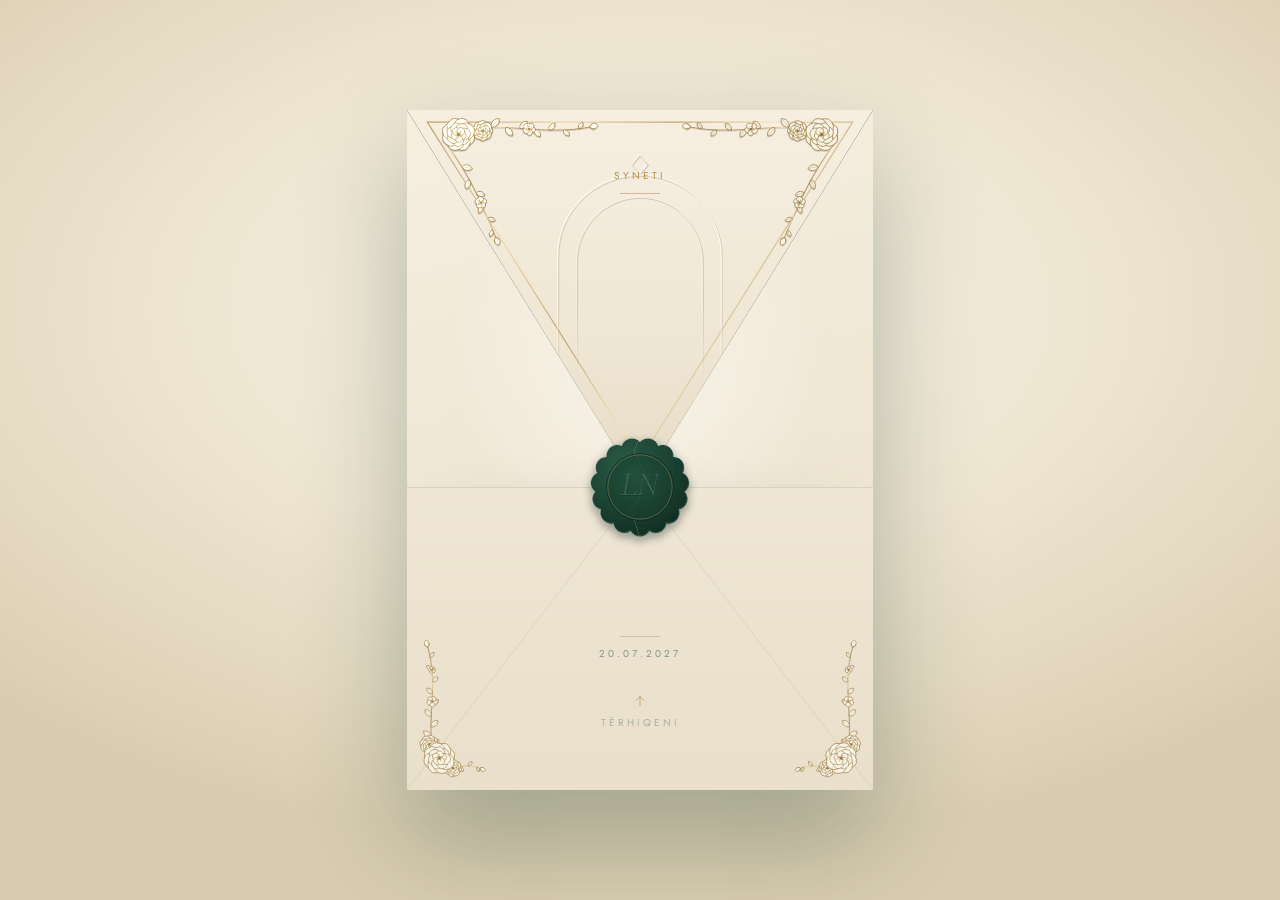
==== commit 3fc7c812: "Add files via upload" ====
--- a/index.html
+++ b/index.html
@@ -1,7 +1,7 @@
-<!DOCTYPE html><html lang="sq" class="__variable_76ec14 __variable_564d8a"><head><meta charSet="utf-8"/><meta name="viewport" content="width=device-width, initial-scale=1, viewport-fit=cover"/><style>@font-face{font-family:__display_76ec14;src:url([data-uri]) format("woff2");font-display:swap;font-weight:300;font-style:normal}@font-face{font-family:__display_76ec14;src:url([data-uri]) format("woff2");font-display:swap;font-weight:400;font-style:normal}@font-face{font-family:__display_76ec14;src:url([data-uri]) format("woff2");font-display:swap;font-weight:500;font-style:normal}@font-face{font-family:__display_76ec14;src:url([data-uri]) format("woff2");font-display:swap;font-weight:300;font-style:italic}@font-face{font-family:__display_Fallback_76ec14;src:local("Times New Roman");ascent-override:96.16%;descent-override:29.87%;line-gap-override:0.00%;size-adjust:96.09%}.__className_76ec14{font-family:__display_76ec14,__display_Fallback_76ec14}.__variable_76ec14{--font-display:"__display_76ec14","__display_Fallback_76ec14"}@font-face{font-family:__sans_564d8a;src:url([data-uri]) format("woff2");font-display:swap;font-weight:300 500;font-style:normal}@font-face{font-family:__sans_Fallback_564d8a;src:local("Arial");ascent-override:112.02%;descent-override:39.26%;line-gap-override:0.00%;size-adjust:95.51%}.__className_564d8a{font-family:__sans_564d8a,__sans_Fallback_564d8a;font-style:normal}.__variable_564d8a{--font-sans:"__sans_564d8a","__sans_Fallback_564d8a"}*,:after,:before{--tw-border-spacing-x:0;--tw-border-spacing-y:0;--tw-translate-x:0;--tw-translate-y:0;--tw-rotate:0;--tw-skew-x:0;--tw-skew-y:0;--tw-scale-x:1;--tw-scale-y:1;--tw-pan-x: ;--tw-pan-y: ;--tw-pinch-zoom: ;--tw-scroll-snap-strictness:proximity;--tw-gradient-from-position: ;--tw-gradient-via-position: ;--tw-gradient-to-position: ;--tw-ordinal: ;--tw-slashed-zero: ;--tw-numeric-figure: ;--tw-numeric-spacing: ;--tw-numeric-fraction: ;--tw-ring-inset: ;--tw-ring-offset-width:0px;--tw-ring-offset-color:#fff;--tw-ring-color:rgba(59,130,246,.5);--tw-ring-offset-shadow:0 0 #0000;--tw-ring-shadow:0 0 #0000;--tw-shadow:0 0 #0000;--tw-shadow-colored:0 0 #0000;--tw-blur: ;--tw-brightness: ;--tw-contrast: ;--tw-grayscale: ;--tw-hue-rotate: ;--tw-invert: ;--tw-saturate: ;--tw-sepia: ;--tw-drop-shadow: ;--tw-backdrop-blur: ;--tw-backdrop-brightness: ;--tw-backdrop-contrast: ;--tw-backdrop-grayscale: ;--tw-backdrop-hue-rotate: ;--tw-backdrop-invert: ;--tw-backdrop-opacity: ;--tw-backdrop-saturate: ;--tw-backdrop-sepia: ;--tw-contain-size: ;--tw-contain-layout: ;--tw-contain-paint: ;--tw-contain-style: }::backdrop{--tw-border-spacing-x:0;--tw-border-spacing-y:0;--tw-translate-x:0;--tw-translate-y:0;--tw-rotate:0;--tw-skew-x:0;--tw-skew-y:0;--tw-scale-x:1;--tw-scale-y:1;--tw-pan-x: ;--tw-pan-y: ;--tw-pinch-zoom: ;--tw-scroll-snap-strictness:proximity;--tw-gradient-from-position: ;--tw-gradient-via-position: ;--tw-gradient-to-position: ;--tw-ordinal: ;--tw-slashed-zero: ;--tw-numeric-figure: ;--tw-numeric-spacing: ;--tw-numeric-fraction: ;--tw-ring-inset: ;--tw-ring-offset-width:0px;--tw-ring-offset-color:#fff;--tw-ring-color:rgba(59,130,246,.5);--tw-ring-offset-shadow:0 0 #0000;--tw-ring-shadow:0 0 #0000;--tw-shadow:0 0 #0000;--tw-shadow-colored:0 0 #0000;--tw-blur: ;--tw-brightness: ;--tw-contrast: ;--tw-grayscale: ;--tw-hue-rotate: ;--tw-invert: ;--tw-saturate: ;--tw-sepia: ;--tw-drop-shadow: ;--tw-backdrop-blur: ;--tw-backdrop-brightness: ;--tw-backdrop-contrast: ;--tw-backdrop-grayscale: ;--tw-backdrop-hue-rotate: ;--tw-backdrop-invert: ;--tw-backdrop-opacity: ;--tw-backdrop-saturate: ;--tw-backdrop-sepia: ;--tw-contain-size: ;--tw-contain-layout: ;--tw-contain-paint: ;--tw-contain-style: }/*
+<!DOCTYPE html><html lang="sq" class="__variable_76ec14 __variable_564d8a"><head><meta charSet="utf-8"/><meta name="viewport" content="width=device-width, initial-scale=1, viewport-fit=cover"/><link rel="preload" as="image" href="[data-uri]"/><link rel="preload" as="image" href="[data-uri]"/><link rel="preload" as="image" href="[data-uri]"/><link rel="preload" as="image" href="[data-uri]"/><style>@font-face{font-family:__display_76ec14;src:url([data-uri]) format("woff2");font-display:swap;font-weight:300;font-style:normal}@font-face{font-family:__display_76ec14;src:url([data-uri]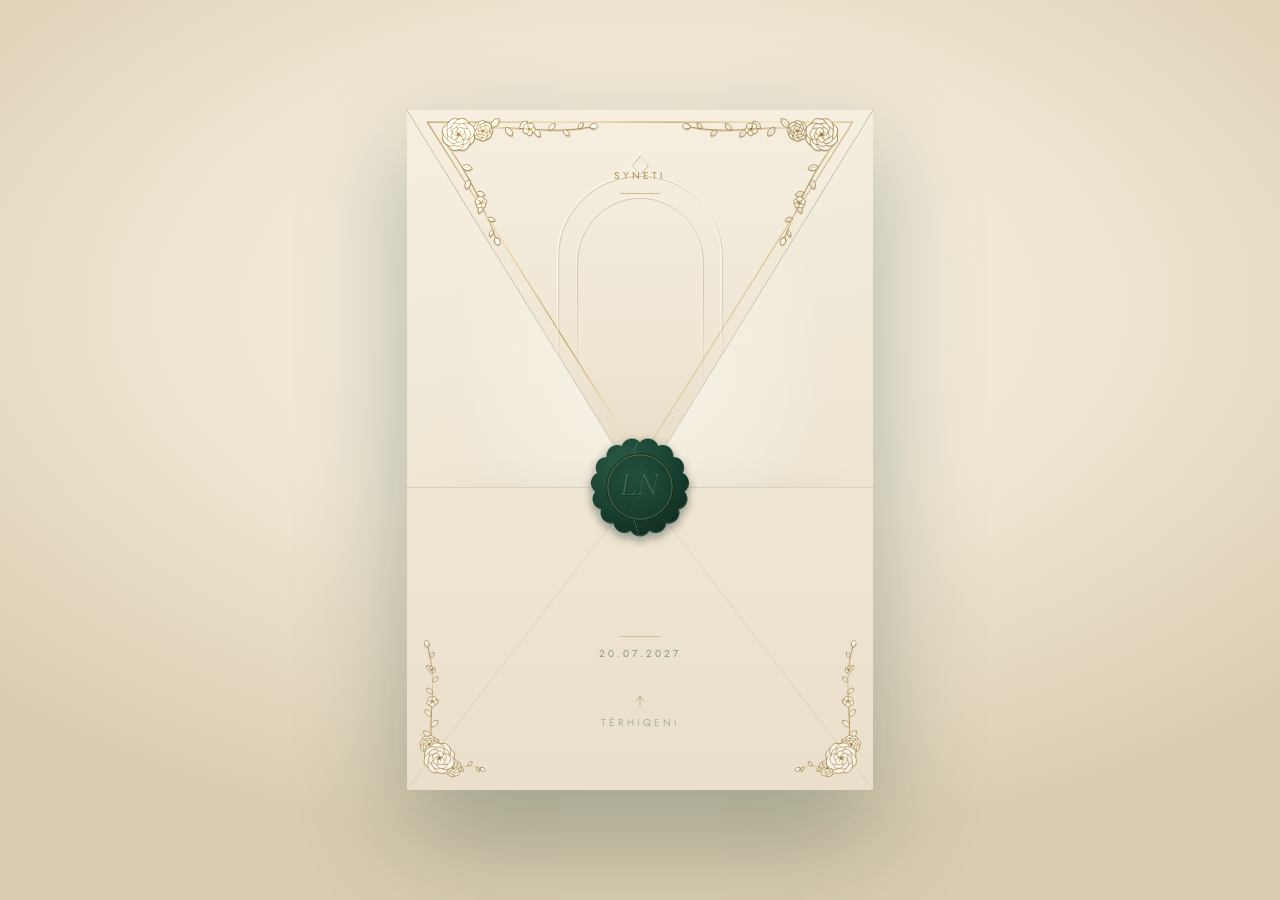
==== commit 192199b9: "Add files via upload" ====
--- a/index.html
+++ b/index.html
@@ -1,7 +1,7 @@
 <!DOCTYPE html><html lang="sq" class="__variable_76ec14 __variable_564d8a"><head><meta charSet="utf-8"/><meta name="viewport" content="width=device-width, initial-scale=1, viewport-fit=cover"/><link rel="preload" as="image" href="[data-uri]"/><link rel="preload" as="image" href="[data-uri]"/><link rel="preload" as="image" href="[data-uri]"/><link rel="preload" as="image" href="[data-uri]"/><style>@font-face{font-family:__display_76ec14;src:url([data-uri]) format("woff2");font-display:swap;font-weight:300;font-style:normal}@font-face{font-family:__display_76ec14;src:url([data-uri]) format("woff2");font-display:swap;font-weight:400;font-style:normal}@font-face{font-family:__display_76ec14;src:url([data-uri]) format("woff2");font-display:swap;font-weight:500;font-style:normal}@font-face{font-family:__display_76ec14;src:url([data-uri]) format("woff2");font-display:swap;font-weight:300;font-style:italic}@font-face{font-family:__display_Fallback_76ec14;src:local("Times New Roman");ascent-override:96.16%;descent-override:29.87%;line-gap-override:0.00%;size-adjust:96.09%}.__className_76ec14{font-family:__display_76ec14,__display_Fallback_76ec14}.__variable_76ec14{--font-display:"__display_76ec14","__display_Fallback_76ec14"}@font-face{font-family:__sans_564d8a;src:url([data-uri]) format("woff2");font-display:swap;font-weight:300 500;font-style:normal}@font-face{font-family:__sans_Fallback_564d8a;src:local("Arial");ascent-override:112.02%;descent-override:39.26%;line-gap-override:0.00%;size-adjust:95.51%}.__className_564d8a{font-family:__sans_564d8a,__sans_Fallback_564d8a;font-style:normal}.__variable_564d8a{--font-sans:"__sans_564d8a","__sans_Fallback_564d8a"}*,:after,:before{--tw-border-spacing-x:0;--tw-border-spacing-y:0;--tw-translate-x:0;--tw-translate-y:0;--tw-rotate:0;--tw-skew-x:0;--tw-skew-y:0;--tw-scale-x:1;--tw-scale-y:1;--tw-pan-x: ;--tw-pan-y: ;--tw-pinch-zoom: ;--tw-scroll-snap-strictness:proximity;--tw-gradient-from-position: ;--tw-gradient-via-position: ;--tw-gradient-to-position: ;--tw-ordinal: ;--tw-slashed-zero: ;--tw-numeric-figure: ;--tw-numeric-spacing: ;--tw-numeric-fraction: ;--tw-ring-inset: ;--tw-ring-offset-width:0px;--tw-ring-offset-color:#fff;--tw-ring-color:rgba(59,130,246,.5);--tw-ring-offset-shadow:0 0 #0000;--tw-ring-shadow:0 0 #0000;--tw-shadow:0 0 #0000;--tw-shadow-colored:0 0 #0000;--tw-blur: ;--tw-brightness: ;--tw-contrast: ;--tw-grayscale: ;--tw-hue-rotate: ;--tw-invert: ;--tw-saturate: ;--tw-sepia: ;--tw-drop-shadow: ;--tw-backdrop-blur: ;--tw-backdrop-brightness: ;--tw-backdrop-contrast: ;--tw-backdrop-grayscale: ;--tw-backdrop-hue-rotate: ;--tw-backdrop-invert: ;--tw-backdrop-opacity: ;--tw-backdrop-saturate: ;--tw-backdrop-sepia: ;--tw-contain-size: ;--tw-contain-layout: ;--tw-contain-paint: ;--tw-contain-style: }::backdrop{--tw-border-spacing-x:0;--tw-border-spacing-y:0;--tw-translate-x:0;--tw-translate-y:0;--tw-rotate:0;--tw-skew-x:0;--tw-skew-y:0;--tw-scale-x:1;--tw-scale-y:1;--tw-pan-x: ;--tw-pan-y: ;--tw-pinch-zoom: ;--tw-scroll-snap-strictness:proximity;--tw-gradient-from-position: ;--tw-gradient-via-position: ;--tw-gradient-to-position: ;--tw-ordinal: ;--tw-slashed-zero: ;--tw-numeric-figure: ;--tw-numeric-spacing: ;--tw-numeric-fraction: ;--tw-ring-inset: ;--tw-ring-offset-width:0px;--tw-ring-offset-color:#fff;--tw-ring-color:rgba(59,130,246,.5);--tw-ring-offset-shadow:0 0 #0000;--tw-ring-shadow:0 0 #0000;--tw-shadow:0 0 #0000;--tw-shadow-colored:0 0 #0000;--tw-blur: ;--tw-brightness: ;--tw-contrast: ;--tw-grayscale: ;--tw-hue-rotate: ;--tw-invert: ;--tw-saturate: ;--tw-sepia: ;--tw-drop-shadow: ;--tw-backdrop-blur: ;--tw-backdrop-brightness: ;--tw-backdrop-contrast: ;--tw-backdrop-grayscale: ;--tw-backdrop-hue-rotate: ;--tw-backdrop-invert: ;--tw-backdrop-opacity: ;--tw-backdrop-saturate: ;--tw-backdrop-sepia: ;--tw-contain-size: ;--tw-contain-layout: ;--tw-contain-paint: ;--tw-contain-style: }/*
 ! tailwindcss v3.4.19 | MIT License | https://tailwindcss.com
-*/*,:after,:before{box-sizing:border-box;border:0 solid #e5e7eb}:after,:before{--tw-content:""}:host,html{line-height:1.5;-webkit-text-size-adjust:100%;-moz-tab-size:4;-o-tab-size:4;tab-size:4;font-family:var(--font-sans),system-ui,sans-serif;font-feature-settings:normal;font-variation-settings:normal;-webkit-tap-highlight-color:transparent}body{margin:0;line-height:inherit}hr{height:0;color:inherit;border-top-width:1px}abbr:where([title]){-webkit-text-decoration:underline dotted;text-decoration:underline dotted}h1,h2,h3,h4,h5,h6{font-size:inherit;font-weight:inherit}a{color:inherit;text-decoration:inherit}b,strong{font-weight:bolder}code,kbd,pre,samp{font-family:ui-monospace,SFMono-Regular,Menlo,Monaco,Consolas,Liberation Mono,Courier New,monospace;font-feature-settings:normal;font-variation-settings:normal;font-size:1em}small{font-size:80%}sub,sup{font-size:75%;line-height:0;position:relative;vertical-align:baseline}sub{bottom:-.25em}sup{top:-.5em}table{text-indent:0;border-color:inherit;border-collapse:collapse}button,input,optgroup,select,textarea{font-family:inherit;font-feature-settings:inherit;font-variation-settings:inherit;font-size:100%;font-weight:inherit;line-height:inherit;letter-spacing:inherit;color:inherit;margin:0;padding:0}button,select{text-transform:none}button,input:where([type=button]),input:where([type=reset]),input:where([type=submit]){-webkit-appearance:button;background-color:transparent;background-image:none}:-moz-focusring{outline:auto}:-moz-ui-invalid{box-shadow:none}progress{vertical-align:baseline}::-webkit-inner-spin-button,::-webkit-outer-spin-button{height:auto}[type=search]{-webkit-appearance:textfield;outline-offset:-2px}::-webkit-search-decoration{-webkit-appearance:none}::-webkit-file-upload-button{-webkit-appearance:button;font:inherit}summary{display:list-item}blockquote,dd,dl,figure,h1,h2,h3,h4,h5,h6,hr,p,pre{margin:0}fieldset{margin:0}fieldset,legend{padding:0}menu,ol,ul{list-style:none;margin:0;padding:0}dialog{padding:0}textarea{resize:vertical}input::-moz-placeholder,textarea::-moz-placeholder{opacity:1;color:#9ca3af}input::placeholder,textarea::placeholder{opacity:1;color:#9ca3af}[role=button],button{cursor:pointer}:disabled{cursor:default}audio,canvas,embed,iframe,img,object,svg,video{display:block;vertical-align:middle}img,video{max-width:100%;height:auto}[hidden]:where(:not([hidden=until-found])){display:none}.sr-only{position:absolute;width:1px;height:1px;padding:0;margin:-1px;overflow:hidden;clip:rect(0,0,0,0);white-space:nowrap;border-width:0}.pointer-events-none{pointer-events:none}.visible{visibility:visible}.fixed{position:fixed}.absolute{position:absolute}.relative{position:relative}.-inset-1\/4{inset:-25%}.inset-0{inset:0}.inset-\[6px\]{inset:6px}.inset-\[9px\]{inset:9px}.inset-x-0{left:0;right:0}.inset-x-7{left:1.75rem;right:1.75rem}.bottom-0{bottom:0}.bottom-\[10vh\]{bottom:10vh}.bottom-\[9\%\]{bottom:9%}.left-1\/2{left:50%}.top-0{top:0}.top-1\/2{top:50%}.top-\[10vh\]{top:10vh}.top-\[11\%\]{top:11%}.top-\[52\%\]{top:52%}.top-\[55\.5\%\]{top:55.5%}.top-\[6\%\]{top:6%}.z-10{z-index:10}.z-20{z-index:20}.z-30{z-index:30}.z-40{z-index:40}.z-50{z-index:50}.z-\[25\]{z-index:25}.z-\[28\]{z-index:28}.z-\[29\]{z-index:29}.z-\[45\]{z-index:45}.mx-auto{margin-left:auto;margin-right:auto}.my-\[0\.9svh\]{margin-top:.9svh;margin-bottom:.9svh}.mb-\[1\.8svh\]{margin-bottom:1.8svh}.mt-1\.5{margin-top:.375rem}.mt-10{margin-top:2.5rem}.mt-12{margin-top:3rem}.mt-4{margin-top:1rem}.mt-5{margin-top:1.25rem}.mt-6{margin-top:1.5rem}.mt-7{margin-top:1.75rem}.mt-8{margin-top:2rem}.mt-9{margin-top:2.25rem}.mt-\[1\.2svh\]{margin-top:1.2svh}.mt-\[1\.3svh\]{margin-top:1.3svh}.mt-\[1\.4svh\]{margin-top:1.4svh}.mt-\[1\.5svh\]{margin-top:1.5svh}.mt-\[1\.6svh\]{margin-top:1.6svh}.block{display:block}.inline-block{display:inline-block}.flex{display:flex}.inline-flex{display:inline-flex}.grid{display:grid}.hidden{display:none}.aspect-\[10\/1\]{aspect-ratio:10/1}.aspect-square{aspect-ratio:1/1}.h-2\/3{height:66.666667%}.h-3\.5{height:.875rem}.h-4{height:1rem}.h-9{height:2.25rem}.h-\[100svh\]{height:100svh}.h-\[11vh\]{height:11vh}.h-\[124px\]{height:124px}.h-\[136px\]{height:136px}.h-\[13px\]{height:13px}.h-\[18px\]{height:18px}.h-\[55\.5\%\]{height:55.5%}.h-\[58\%\]{height:58%}.h-\[5px\]{height:5px}.h-\[62vh\]{height:62vh}.h-\[70\%\]{height:70%}.h-\[74\%\]{height:74%}.h-\[86vh\]{height:86vh}.h-\[9vh\]{height:9vh}.h-\[calc\(100\%-18px\)\]{height:calc(100% - 18px)}.h-\[min\(104\%\2c 46svh\)\]{height:min(104%,46svh)}.h-\[min\(2\.75rem\2c 5svh\)\]{height:min(2.75rem,5svh)}.h-full{height:100%}.h-px{height:1px}.min-h-\[100svh\]{min-height:100svh}.min-h-screen{min-height:100vh}.w-10{width:2.5rem}.w-14{width:3.5rem}.w-16{width:4rem}.w-20{width:5rem}.w-24{width:6rem}.w-3\.5{width:.875rem}.w-4{width:1rem}.w-5{width:1.25rem}.w-\[124px\]{width:124px}.w-\[184px\]{width:184px}.w-\[54\%\]{width:54%}.w-\[5px\]{width:5px}.w-\[62\%\]{width:62%}.w-\[62vh\]{width:62vh}.w-\[86vh\]{width:86vh}.w-\[calc\(100\%-18px\)\]{width:calc(100% - 18px)}.w-\[min\(2\.75rem\2c 5svh\)\]{width:min(2.75rem,5svh)}.w-\[min\(48vw\2c 22svh\)\]{width:min(48vw,22svh)}.w-\[min\(84px\2c 10svh\)\]{width:min(84px,10svh)}.w-\[min\(84vw\2c 34svh\)\]{width:min(84vw,34svh)}.w-full{width:100%}.w-px{width:1px}.min-w-0{min-width:0}.max-w-\[15rem\]{max-width:15rem}.max-w-\[16rem\]{max-width:16rem}.max-w-\[17rem\]{max-width:17rem}.max-w-\[19rem\]{max-width:19rem}.max-w-\[20rem\]{max-width:20rem}.max-w-\[22rem\]{max-width:22rem}.max-w-\[24rem\]{max-width:24rem}.max-w-\[30rem\]{max-width:30rem}.max-w-\[34rem\]{max-width:34rem}.flex-1{flex:1 1 0%}.flex-none{flex:none}.grow{flex-grow:1}.origin-bottom{transform-origin:bottom}.origin-center{transform-origin:center}.origin-top{transform-origin:top}.-translate-x-1\/2{--tw-translate-x:-50%}.-translate-x-1\/2,.-translate-y-1\/2{transform:translate(var(--tw-translate-x),var(--tw-translate-y)) rotate(var(--tw-rotate)) skewX(var(--tw-skew-x)) skewY(var(--tw-skew-y)) scaleX(var(--tw-scale-x)) scaleY(var(--tw-scale-y))}.-translate-y-1\/2{--tw-translate-y:-50%}.rotate-45{--tw-rotate:45deg}.rotate-45,.scale-\[0\.6\]{transform:translate(var(--tw-translate-x),var(--tw-translate-y)) rotate(var(--tw-rotate)) skewX(var(--tw-skew-x)) skewY(var(--tw-skew-y)) scaleX(var(--tw-scale-x)) scaleY(var(--tw-scale-y))}.scale-\[0\.6\]{--tw-scale-x:0.6;--tw-scale-y:0.6}.scale-x-0{--tw-scale-x:0}.scale-x-0,.transform{transform:translate(var(--tw-translate-x),var(--tw-translate-y)) rotate(var(--tw-rotate)) skewX(var(--tw-skew-x)) skewY(var(--tw-skew-y)) scaleX(var(--tw-scale-x)) scaleY(var(--tw-scale-y))}.cursor-grab{cursor:grab}.resize{resize:both}.grid-cols-2{grid-template-columns:repeat(2,minmax(0,1fr))}.grid-cols-4{grid-template-columns:repeat(4,minmax(0,1fr))}.flex-col{flex-direction:column}.items-start{align-items:flex-start}.items-end{align-items:flex-end}.items-center{align-items:center}.justify-center{justify-content:center}.justify-between{justify-content:space-between}.gap-2{gap:.5rem}.gap-2\.5{gap:.625rem}.gap-3{gap:.75rem}.gap-4{gap:1rem}.gap-7{gap:1.75rem}.gap-8{gap:2rem}.gap-\[0\.7svh\]{gap:.7svh}.gap-\[1\.3svh\]{gap:1.3svh}.gap-\[1\.5svh\]{gap:1.5svh}.gap-\[1\.7svh\]{gap:1.7svh}.gap-\[1svh\]{gap:1svh}.gap-\[3px\]{gap:3px}.gap-\[clamp\(0\.9rem\2c 4\.5vw\2c 1\.4rem\)\]{gap:clamp(.9rem,4.5vw,1.4rem)}.gap-px{gap:1px}.divide-y>:not([hidden])~:not([hidden]){--tw-divide-y-reverse:0;border-top-width:calc(1px * calc(1 - var(--tw-divide-y-reverse)));border-bottom-width:calc(1px * var(--tw-divide-y-reverse))}.divide-gold\/15>:not([hidden])~:not([hidden]){border-color:rgba(176,140,74,.15)}.overflow-hidden{overflow:hidden}.overflow-visible{overflow:visible}.truncate{overflow:hidden;text-overflow:ellipsis;white-space:nowrap}.rounded-full{border-radius:9999px}.border{border-width:1px}.border-b{border-bottom-width:1px}.border-l{border-left-width:1px}.border-gold{--tw-border-opacity:1;border-color:rgb(176 140 74/var(--tw-border-opacity,1))}.border-gold\/25{border-color:rgba(176,140,74,.25)}.border-gold\/40{border-color:rgba(176,140,74,.4)}.border-gold\/60{border-color:rgba(176,140,74,.6)}.border-gold\/70{border-color:rgba(176,140,74,.7)}.border-transparent{border-color:transparent}.bg-gold\/25{background-color:rgba(176,140,74,.25)}.bg-gold\/30{background-color:rgba(176,140,74,.3)}.bg-gold\/35{background-color:rgba(176,140,74,.35)}.bg-gold\/40{background-color:rgba(176,140,74,.4)}.bg-gold\/45{background-color:rgba(176,140,74,.45)}.bg-gold\/50{background-color:rgba(176,140,74,.5)}.bg-gold\/55{background-color:rgba(176,140,74,.55)}.bg-gold\/60{background-color:rgba(176,140,74,.6)}.bg-gold\/70{background-color:rgba(176,140,74,.7)}.bg-ink\/10{background-color:rgba(18,51,38,.1)}.bg-ivory{--tw-bg-opacity:1;background-color:rgb(247 242 231/var(--tw-bg-opacity,1))}.bg-ivory-shade{--tw-bg-opacity:1;background-color:rgb(228 217 195/var(--tw-bg-opacity,1))}.bg-ivory\/60{background-color:hsla(41,50%,94%,.6)}.bg-transparent{background-color:transparent}.bg-gradient-to-b{background-image:linear-gradient(to bottom,var(--tw-gradient-stops))}.bg-gradient-to-l{background-image:linear-gradient(to left,var(--tw-gradient-stops))}.bg-gradient-to-r{background-image:linear-gradient(to right,var(--tw-gradient-stops))}.bg-gradient-to-t{background-image:linear-gradient(to top,var(--tw-gradient-stops))}.from-black\/45{--tw-gradient-from:rgba(0,0,0,.45) var(--tw-gradient-from-position);--tw-gradient-to:transparent var(--tw-gradient-to-position);--tw-gradient-stops:var(--tw-gradient-from),var(--tw-gradient-to)}.from-gold-light\/45{--tw-gradient-from:hsla(41,49%,68%,.45) var(--tw-gradient-from-position);--tw-gradient-to:hsla(41,49%,68%,0) var(--tw-gradient-to-position);--tw-gradient-stops:var(--tw-gradient-from),var(--tw-gradient-to)}.from-gold\/40{--tw-gradient-from:rgba(176,140,74,.4) var(--tw-gradient-from-position);--tw-gradient-to:rgba(176,140,74,0) var(--tw-gradient-to-position);--tw-gradient-stops:var(--tw-gradient-from),var(--tw-gradient-to)}.from-ink\/35{--tw-gradient-from:rgba(18,51,38,.35) var(--tw-gradient-from-position);--tw-gradient-to:rgba(18,51,38,0) var(--tw-gradient-to-position);--tw-gradient-stops:var(--tw-gradient-from),var(--tw-gradient-to)}.from-transparent{--tw-gradient-from:transparent var(--tw-gradient-from-position);--tw-gradient-to:transparent var(--tw-gradient-to-position);--tw-gradient-stops:var(--tw-gradient-from),var(--tw-gradient-to)}.via-black\/10{--tw-gradient-to:transparent var(--tw-gradient-to-position);--tw-gradient-stops:var(--tw-gradient-from),rgba(0,0,0,.1) var(--tw-gradient-via-position),var(--tw-gradient-to)}.to-gold\/60{--tw-gradient-to:rgba(176,140,74,.6) var(--tw-gradient-to-position)}.to-transparent{--tw-gradient-to:transparent var(--tw-gradient-to-position)}.px-1{padding-left:.25rem;padding-right:.25rem}.px-6{padding-left:1.5rem;padding-right:1.5rem}.px-7{padding-left:1.75rem;padding-right:1.75rem}.px-8{padding-left:2rem;padding-right:2rem}.py-14{padding-top:3.5rem;padding-bottom:3.5rem}.py-24{padding-top:6rem;padding-bottom:6rem}.py-3{padding-top:.75rem;padding-bottom:.75rem}.py-4{padding-top:1rem;padding-bottom:1rem}.py-7{padding-top:1.75rem;padding-bottom:1.75rem}.py-\[13\%\]{padding-top:13%;padding-bottom:13%}.pb-2{padding-bottom:.5rem}.pb-6{padding-bottom:1.5rem}.pb-\[max\(3\.4svh\2c calc\(env\(safe-area-inset-bottom\)\+0\.9rem\)\)\]{padding-bottom:max(3.4svh,calc(env(safe-area-inset-bottom) + .9rem))}.pt-\[max\(1\.8svh\2c env\(safe-area-inset-top\)\)\]{padding-top:max(1.8svh,env(safe-area-inset-top))}.text-left{text-align:left}.text-center{text-align:center}.font-display{font-family:var(--font-display),Georgia,serif}.font-sans{font-family:var(--font-sans),system-ui,sans-serif}.text-\[0\.8rem\]{font-size:.8rem}.text-\[1\.05rem\]{font-size:1.05rem}.text-\[1\.15rem\]{font-size:1.15rem}.text-\[1rem\]{font-size:1rem}.text-\[2\.6rem\]{font-size:2.6rem}.text-\[5\.4rem\]{font-size:5.4rem}.text-\[clamp\(1\.7rem\2c 8vw\2c 2\.2rem\)\]{font-size:clamp(1.7rem,8vw,2.2rem)}.text-\[clamp\(1\.9rem\2c 9vw\2c 2\.5rem\)\]{font-size:clamp(1.9rem,9vw,2.5rem)}.text-\[clamp\(2\.5rem\2c 13vw\2c 3\.5rem\)\]{font-size:clamp(2.5rem,13vw,3.5rem)}.text-\[min\(13\.2vw\2c 5\.8svh\)\]{font-size:min(13.2vw,5.8svh)}.text-\[min\(2\.7vw\2c 1\.35svh\)\]{font-size:min(2.7vw,1.35svh)}.text-\[min\(3\.9vw\2c 1\.8svh\)\]{font-size:min(3.9vw,1.8svh)}.text-\[min\(4\.6vw\2c 2\.15svh\)\]{font-size:min(4.6vw,2.15svh)}.text-\[min\(4\.6vw\2c 2\.1svh\)\]{font-size:min(4.6vw,2.1svh)}.text-\[min\(4\.8vw\2c 2\.2svh\)\]{font-size:min(4.8vw,2.2svh)}.text-\[min\(4\.9vw\2c 2\.25svh\)\]{font-size:min(4.9vw,2.25svh)}.text-\[min\(5\.3vw\2c 2\.45svh\)\]{font-size:min(5.3vw,2.45svh)}.text-\[min\(6\.5vw\2c 3\.1svh\)\]{font-size:min(6.5vw,3.1svh)}.text-\[min\(8vw\2c 3\.5svh\)\]{font-size:min(8vw,3.5svh)}.font-light{font-weight:300}.font-normal{font-weight:400}.uppercase{text-transform:uppercase}.italic{font-style:italic}.leading-\[0\.95\]{line-height:.95}.leading-\[1\.2\]{line-height:1.2}.leading-\[1\.35\]{line-height:1.35}.leading-\[1\.38\]{line-height:1.38}.leading-\[1\.4\]{line-height:1.4}.leading-none{line-height:1}.leading-relaxed{line-height:1.625}.leading-tight{line-height:1.25}.text-gold{--tw-text-opacity:1;color:rgb(176 140 74/var(--tw-text-opacity,1))}.text-gold\/70{color:rgba(176,140,74,.7)}.text-ink{--tw-text-opacity:1;color:rgb(18 51 38/var(--tw-text-opacity,1))}.text-ink-mute{--tw-text-opacity:1;color:rgb(110 131 119/var(--tw-text-opacity,1))}.text-ink-mute\/55{color:hsla(146,9%,47%,.55)}.text-ink-mute\/60{color:hsla(146,9%,47%,.6)}.text-ink-mute\/70{color:hsla(146,9%,47%,.7)}.text-ink-mute\/80{color:hsla(146,9%,47%,.8)}.text-ink-soft{--tw-text-opacity:1;color:rgb(58 90 74/var(--tw-text-opacity,1))}.antialiased{-webkit-font-smoothing:antialiased;-moz-osx-font-smoothing:grayscale}.opacity-0{opacity:0}.opacity-100{opacity:1}.opacity-45{opacity:.45}.shadow{--tw-shadow:0 1px 3px 0 rgba(0,0,0,.1),0 1px 2px -1px rgba(0,0,0,.1);--tw-shadow-colored:0 1px 3px 0 var(--tw-shadow-color),0 1px 2px -1px var(--tw-shadow-color);box-shadow:var(--tw-ring-offset-shadow,0 0 #0000),var(--tw-ring-shadow,0 0 #0000),var(--tw-shadow)}.ring{--tw-ring-offset-shadow:var(--tw-ring-inset) 0 0 0 var(--tw-ring-offset-width) var(--tw-ring-offset-color);--tw-ring-shadow:var(--tw-ring-inset) 0 0 0 calc(3px + var(--tw-ring-offset-width)) var(--tw-ring-color);box-shadow:var(--tw-ring-offset-shadow),var(--tw-ring-shadow),var(--tw-shadow,0 0 #0000)}.drop-shadow{--tw-drop-shadow:drop-shadow(0 1px 2px rgba(0,0,0,.1)) drop-shadow(0 1px 1px rgba(0,0,0,.06))}.drop-shadow,.filter{filter:var(--tw-blur) var(--tw-brightness) var(--tw-contrast) var(--tw-grayscale) var(--tw-hue-rotate) var(--tw-invert) var(--tw-saturate) var(--tw-sepia) var(--tw-drop-shadow)}.transition{transition-property:color,background-color,border-color,text-decoration-color,fill,stroke,opacity,box-shadow,transform,filter,backdrop-filter;transition-timing-function:cubic-bezier(.4,0,.2,1);transition-duration:.15s}.transition-colors{transition-property:color,background-color,border-color,text-decoration-color,fill,stroke;transition-timing-function:cubic-bezier(.4,0,.2,1);transition-duration:.15s}.transition-opacity{transition-property:opacity;transition-timing-function:cubic-bezier(.4,0,.2,1);transition-duration:.15s}.duration-1000{transition-duration:1s}.duration-300{transition-duration:.3s}.duration-700{transition-duration:.7s}.ease-silk{transition-timing-function:cubic-bezier(.16,1,.3,1)}:root{--paper:#f7f2e7;--paper-deep:#f0e8d8;--ink:#123326;--gold:#b08c4a;--frame-inset:10px}@media (min-width:768px){:root{--frame-inset:18px}}html{-webkit-text-size-adjust:100%;scroll-behavior:smooth}body{background-color:var(--paper);color:var(--ink);font-family:var(--font-display),Georgia,serif;-webkit-font-smoothing:antialiased;-moz-osx-font-smoothing:grayscale;overflow-x:hidden;text-rendering:optimizeLegibility}body.is-sealed{overflow:hidden}::-moz-selection{background:#d6bc86;color:#123326}::selection{background:#d6bc86;color:#123326}:focus-visible{outline:1px solid var(--gold);outline-offset:4px}.paper-field{z-index:0;background:radial-gradient(120% 80% at 50% -10%,hsla(41,49%,68%,.22) 0,hsla(41,49%,68%,0) 55%),radial-gradient(100% 60% at 50% 110%,rgba(18,51,38,.1) 0,rgba(18,51,38,0) 60%)}.paper-field,.paper-grain{position:fixed;inset:0;pointer-events:none}.paper-grain{z-index:1;opacity:.5;mix-blend-mode:multiply;background-image:url("data:image/svg+xml;utf8,<svg xmlns='http://www.w3.org/2000/svg' width='160' height='160'><filter id='g'><feTurbulence type='fractalNoise' baseFrequency='0.9' numOctaves='3' stitchTiles='stitch'/><feColorMatrix type='saturate' values='0'/></filter><rect width='160' height='160' filter='url(%23g)' opacity='0.22'/></svg>");background-size:160px 160px}.card-frame{position:fixed;inset:var(--frame-inset);z-index:30;pointer-events:none;border:1px solid rgba(176,140,74,.28)}.micro{font-family:var(--font-sans),system-ui,sans-serif;font-weight:400;font-size:.625rem;line-height:1;letter-spacing:.32em;text-transform:uppercase}.numerals{font-variant-numeric:lining-nums tabular-nums;font-feature-settings:"lnum" 1,"tnum" 1}[data-reveal]{opacity:0;will-change:opacity,transform}.mask-line{overflow:hidden}.mask-line,.mask-line>span{display:block}@media (prefers-reduced-motion:reduce){html{scroll-behavior:auto}[data-reveal]{opacity:1!important;transform:none!important}}.no-js [data-reveal]{opacity:1}.wax{border-radius:47% 53% 50% 50%/52% 48% 52% 48%;background:radial-gradient(55% 55% at 34% 26%,hsla(0,0%,100%,.13) 0,hsla(0,0%,100%,0) 62%),radial-gradient(110% 110% at 72% 84%,rgba(0,0,0,.42) 0,transparent 68%),#1b4432;box-shadow:inset 0 1px 1px hsla(0,0%,100%,.12),inset 0 -3px 9px rgba(0,0,0,.45)}.embossed{color:rgba(18,51,38,.42);text-shadow:0 1px 0 hsla(0,0%,100%,.85),0 -1px 0 rgba(18,51,38,.06)}.btn-ghost,.btn-solid{font-family:var(--font-sans),system-ui,sans-serif;font-size:.6875rem;letter-spacing:.26em;text-transform:uppercase;min-height:54px;display:inline-flex;align-items:center;justify-content:center;padding:0 1.75rem;transition:background-color .6s cubic-bezier(.16,1,.3,1),color .6s cubic-bezier(.16,1,.3,1),border-color .6s cubic-bezier(.16,1,.3,1),opacity .4s ease;-webkit-tap-highlight-color:transparent}.btn-ghost{border:1px solid rgba(176,140,74,.55);color:#123326}.btn-solid{border:1px solid #123326;background-color:#123326;color:#f7f2e7}@media (hover:hover){.btn-ghost:hover{background-color:rgba(176,140,74,.1);border-color:rgba(176,140,74,.9)}.btn-solid:hover{background-color:#1b4432}}.btn-ghost:active,.btn-solid:active{transform:translateY(1px)}.btn-ghost[disabled],.btn-solid[disabled]{cursor:not-allowed;background-color:transparent;border-color:rgba(176,140,74,.3);color:hsla(146,9%,47%,.85)}.field{font-family:var(--font-sans),system-ui,sans-serif;font-size:.9375rem;letter-spacing:.02em;width:100%;min-height:50px;background:transparent;border:0;border-bottom:1px solid rgba(176,140,74,.45);color:#123326;padding:0 0 .5rem;transition:border-color .5s ease}.field::-moz-placeholder{color:hsla(146,9%,47%,.75)}.field::placeholder{color:hsla(146,9%,47%,.75)}.field:focus{outline:none;border-bottom-color:rgba(176,140,74,.95)}[data-equalizer]>span{width:1px;height:4px;background-color:#3a5a4a;transition:height .4s ease}[data-equalizer].is-playing>span{animation:equalize 1.5s ease-in-out infinite}[data-equalizer].is-playing>span:nth-child(2){animation-delay:.22s}[data-equalizer].is-playing>span:nth-child(3){animation-delay:.44s}@keyframes equalize{0%,to{height:4px}50%{height:13px}}@media (prefers-reduced-motion:reduce){[data-equalizer].is-playing>span{animation:none;height:9px}}.scroll-thread:after{content:"";position:absolute;left:-1px;top:0;width:3px;height:14px;background:linear-gradient(180deg,rgba(176,140,74,0),rgba(176,140,74,.85) 50%,rgba(176,140,74,0));animation:thread 3.6s cubic-bezier(.65,0,.35,1) infinite}@keyframes thread{0%{transform:translateY(-14px);opacity:0}25%{opacity:1}75%{opacity:1}to{transform:translateY(48px);opacity:0}}@media (prefers-reduced-motion:reduce){.scroll-thread:after{animation:none;opacity:.7;transform:translateY(18px)}}.paper-emboss{background-image:url("data:image/svg+xml;utf8,<svg xmlns='http://www.w3.org/2000/svg' width='72' height='72'><g fill='none' stroke='%23123326' stroke-opacity='0.09' stroke-width='0.9'><path d='M36 12c7 7 7 17 0 24-7-7-7-17 0-24z'/><path d='M36 60c7-7 7-17 0-24-7 7-7 17 0 24z'/><path d='M12 36c7-7 17-7 24 0-7 7-17 7-24 0z'/><path d='M60 36c-7-7-17-7-24 0 7 7 17 7 24 0z'/><circle cx='36' cy='36' r='2.2'/><circle cx='0' cy='0' r='1.6'/><circle cx='72' cy='0' r='1.6'/><circle cx='0' cy='72' r='1.6'/><circle cx='72' cy='72' r='1.6'/></g></svg>"),url("data:image/svg+xml;utf8,<svg xmlns='http://www.w3.org/2000/svg' width='72' height='72'><g fill='none' stroke='%23FFFFFF' stroke-opacity='0.7' stroke-width='0.9'><path d='M36 12c7 7 7 17 0 24-7-7-7-17 0-24z'/><path d='M36 60c7-7 7-17 0-24-7 7-7 17 0 24z'/><path d='M12 36c7-7 17-7 24 0-7 7-17 7-24 0z'/><path d='M60 36c-7-7-17-7-24 0 7 7 17 7 24 0z'/><circle cx='36' cy='36' r='2.2'/><circle cx='0' cy='0' r='1.6'/><circle cx='72' cy='0' r='1.6'/><circle cx='0' cy='72' r='1.6'/><circle cx='72' cy='72' r='1.6'/></g></svg>");background-position:0 0,1px 1px;background-size:72px 72px,72px 72px}.liner-pattern{background-color:#1e4938;background-image:url("data:image/svg+xml;utf8,<svg xmlns='http://www.w3.org/2000/svg' width='64' height='64'><g fill='none' stroke='%23D6BC86' stroke-opacity='0.55' stroke-width='0.8'><path d='M32 10c6 6 6 16 0 22-6-6-6-16 0-22z'/><path d='M32 54c6-6 6-16 0-22-6 6-6 16 0 22z'/><path d='M10 32c6-6 16-6 22 0-6 6-16 6-22 0z'/><path d='M54 32c-6-6-16-6-22 0 6 6 16 6 22 0z'/><circle cx='32' cy='32' r='1.8'/></g></svg>");background-size:64px 64px}.foil-sweep:after{content:"";position:absolute;inset:-40% -120%;background:linear-gradient(72deg,hsla(0,0%,100%,0) 38%,hsla(0,0%,100%,.55) 48%,hsla(41,56%,80%,.35) 52%,hsla(0,0%,100%,0) 62%);transform:translateX(-40%);animation:sweep 9s ease-in-out infinite;pointer-events:none}@keyframes sweep{0%,12%{transform:translateX(-45%)}55%,to{transform:translateX(45%)}}@media (prefers-reduced-motion:reduce){.foil-sweep:after{animation:none;opacity:.25}}.wax-shadow{box-shadow:0 10px 24px rgba(18,51,38,.28),0 3px 6px rgba(18,51,38,.2)}.wax-grain,.wax-shadow{border-radius:47% 53% 50% 50%/52% 48% 52% 48%}.wax-grain{opacity:.25;mix-blend-mode:overlay;background-image:url("data:image/svg+xml;utf8,<svg xmlns='http://www.w3.org/2000/svg' width='80' height='80'><filter id='w'><feTurbulence type='fractalNoise' baseFrequency='1.1' numOctaves='2'/><feColorMatrix type='saturate' values='0'/></filter><rect width='80' height='80' filter='url(%23w)' opacity='0.5'/></svg>");background-size:80px 80px}@media (prefers-reduced-motion:reduce){[data-portrait-section]{height:100svh}}.monogram-foil{background-image:linear-gradient(104deg,#8a6c31,#b08c4a 22%,#e8d29a 40%,#fffaee 50%,#e8d29a 60%,#b08c4a 78%,#8a6c31);background-size:340% 100%;background-position:0 50%;-webkit-background-clip:text;background-clip:text;color:transparent;-webkit-text-fill-color:transparent}.foil-art{position:relative;display:block}.foil-glint{position:absolute;inset:0;pointer-events:none;-webkit-mask-size:100% 100%;mask-size:100% 100%;-webkit-mask-repeat:no-repeat;mask-repeat:no-repeat;background:linear-gradient(118deg,rgba(255,248,228,0) 40%,rgba(255,250,236,.95) 50%,rgba(255,248,228,0) 60%);background-size:320% 320%;background-position:100% 100%;mix-blend-mode:screen;animation:foil-glint 8.5s cubic-bezier(.45,0,.25,1) infinite}@keyframes foil-glint{0%,64%{background-position:100% 100%}to{background-position:0 0}}.foil-text{background-image:linear-gradient(100deg,#8a6829,#a8843f 18%,#c29d57 34%,#dcbf82 46%,#c29d57 56%,#9e7b38 70%,#b8944f 86%,#9a7734);-webkit-background-clip:text;background-clip:text;-webkit-text-fill-color:transparent;color:transparent}.foil-border{border-style:solid;border-image-source:linear-gradient(135deg,#9a7734,#d2b06c 20%,#efdba4 26%,#b08b47 40%,#9c7936 55%,#dec286 68%,#f2e2b4 72%,#b8944f 88%,#9a7734);border-image-slice:1}@media (prefers-reduced-motion:reduce){.foil-glint{animation:none;opacity:0}}.name-foil{background:linear-gradient(105deg,#735520,#8e6c2d 30%,#a9853f 41%,#ddbf7f 50%,#a9853f 59%,#8e6c2d 70%,#735520);background-size:320% 100%;background-position:100% 0;-webkit-background-clip:text;background-clip:text;-webkit-text-fill-color:transparent;color:transparent;filter:drop-shadow(0 1px 0 rgba(255,255,255,.55)) drop-shadow(0 1.5px 1.2px rgba(74,53,16,.22))}:root{--rsvp-reserve:min(26svh,200px)}@media (min-width:768px){:root{--rsvp-reserve:0px}}.active\:cursor-grabbing:active{cursor:grabbing}@media (min-width:768px){.md\:inset-x-9{left:2.25rem;right:2.25rem}.md\:my-\[0\.6svh\]{margin-top:.6svh;margin-bottom:.6svh}.md\:mb-\[1\.1svh\]{margin-bottom:1.1svh}.md\:mt-10{margin-top:2.5rem}.md\:mt-\[0\.9svh\]{margin-top:.9svh}.md\:mt-\[1\.1svh\]{margin-top:1.1svh}.md\:mt-\[1svh\]{margin-top:1svh}.md\:block{display:block}.md\:h-14{height:3.5rem}.md\:h-\[172px\]{height:172px}.md\:h-\[min\(86vh\2c 680px\)\]{height:min(86vh,680px)}.md\:w-14{width:3.5rem}.md\:w-28{width:7rem}.md\:w-\[232px\]{width:232px}.md\:w-\[min\(104px\2c 12svh\)\]{width:min(104px,12svh)}.md\:w-\[min\(22vw\2c 26svh\)\]{width:min(22vw,26svh)}.md\:w-\[min\(90vw\2c 466px\)\]{width:min(90vw,466px)}.md\:max-w-\[19rem\]{max-width:19rem}.md\:max-w-\[28rem\]{max-width:28rem}.md\:max-w-\[32rem\]{max-width:32rem}.md\:max-w-\[34rem\]{max-width:34rem}.md\:max-w-\[36rem\]{max-width:36rem}.md\:max-w-\[52rem\]{max-width:52rem}.md\:max-w-\[58rem\]{max-width:58rem}.md\:gap-\[1\.1svh\]{gap:1.1svh}.md\:px-10{padding-left:2.5rem;padding-right:2.5rem}.md\:px-16{padding-left:4rem;padding-right:4rem}.md\:py-10{padding-top:2.5rem;padding-bottom:2.5rem}.md\:py-32{padding-top:8rem;padding-bottom:8rem}.md\:py-8{padding-top:2rem;padding-bottom:2rem}.md\:pb-\[2\.2svh\]{padding-bottom:2.2svh}.md\:pt-\[1\.2svh\]{padding-top:1.2svh}.md\:text-\[0\.7rem\]{font-size:.7rem}.md\:text-\[3\.25rem\]{font-size:3.25rem}.md\:text-\[4\.5rem\]{font-size:4.5rem}.md\:text-\[min\(1\.3vw\2c 1\.8svh\)\]{font-size:min(1.3vw,1.8svh)}.md\:text-\[min\(1\.9vw\2c 2\.1svh\)\]{font-size:min(1.9vw,2.1svh)}.md\:text-\[min\(2\.6vw\2c 2\.9svh\)\]{font-size:min(2.6vw,2.9svh)}.md\:text-\[min\(2\.7vw\2c 3\.1svh\)\]{font-size:min(2.7vw,3.1svh)}.md\:text-\[min\(2\.9vw\2c 3\.3svh\)\]{font-size:min(2.9vw,3.3svh)}.md\:text-\[min\(3\.9vw\2c 4\.6svh\)\]{font-size:min(3.9vw,4.6svh)}.md\:text-\[min\(3vw\2c 3\.4svh\)\]{font-size:min(3vw,3.4svh)}.md\:text-\[min\(4\.3vw\2c 5\.3svh\)\]{font-size:min(4.3vw,5.3svh)}.md\:text-\[min\(6vw\2c 8\.2svh\)\]{font-size:min(6vw,8.2svh)}.md\:shadow-\[0_46px_100px_rgba\(18\2c 51\2c 38\2c 0\.3\)\]{--tw-shadow:0 46px 100px rgba(18,51,38,.3);--tw-shadow-colored:0 46px 100px var(--tw-shadow-color);box-shadow:var(--tw-ring-offset-shadow,0 0 #0000),var(--tw-ring-shadow,0 0 #0000),var(--tw-shadow)}}.\[\&\>svg\]\:h-full>svg{height:100%}.\[\&\>svg\]\:w-full>svg{width:100%}</style><script>"use strict";(self.webpackChunk_N_E=self.webpackChunk_N_E||[]).push([[971],{4417:function(e,t,n){var r,l=n(2265),a=n(1767),o={usingClientEntryPoint:!1,Events:null,Dispatcher:{current:null}};function i(e){var t="https://react.dev/errors/"+e;if(1<arguments.length){t+="?args[]="+encodeURIComponent(arguments[1]);for(var n=2;n<arguments.length;n++)t+="&args[]="+encodeURIComponent(arguments[n])}return"Minified React error #"+e+"; visit "+t+" for the full message or use the non-minified dev environment for full errors and additional helpful warnings."}var u=Object.assign,s=l.__SECRET_INTERNALS_DO_NOT_USE_OR_YOU_WILL_BE_FIRED,c=s.ReactCurrentDispatcher,f={pending:!1,data:null,method:null,action:null},d=[],p=-1;function m(e){return{current:e}}function h(e){0>p||(e.current=d[p],d[p]=null,p--)}function g(e,t){d[++p]=e.current,e.current=t}var y=Symbol.for("react.element"),v=Symbol.for("react.portal"),b=Symbol.for("react.fragment"),k=Symbol.for("react.strict_mode"),w=Symbol.for("react.profiler"),S=Symbol.for("react.provider"),C=Symbol.for("react.consumer"),E=Symbol.for("react.context"),x=Symbol.for("react.forward_ref"),z=Symbol.for("react.suspense"),P=Symbol.for("react.suspense_list"),N=Symbol.for("react.memo"),_=Symbol.for("react.lazy"),L=Symbol.for("react.scope");Symbol.for("react.debug_trace_mode");var T=Symbol.for("react.offscreen"),F=Symbol.for("react.legacy_hidden"),M=Symbol.for("react.cache");Symbol.for("react.tracing_marker");var O=Symbol.iterator;function R(e){return null===e||"object"!=typeof e?null:"function"==typeof(e=O&&e[O]||e["@@iterator"])?e:null}var D=m(null),A=m(null),I=m(null),U=m(null),B={$$typeof:E,_currentValue:null,_currentValue2:null,_threadCount:0,Provider:null,Consumer:null};function V(e,t){switch(g(I,t),g(A,e),g(D,null),e=t.nodeType){case 9:case 11:t=(t=t.documentElement)&&(t=t.namespaceURI)?s2(t):0;break;default:if(t=(e=8===e?t.parentNode:t).tagName,e=e.namespaceURI)t=s3(e=s2(e),t);else switch(t){case"svg":t=1;break;case"math":t=2;break;default:t=0}}h(D),g(D,t)}function Q(){h(D),h(A),h(I)}function $(e){null!==e.memoizedState&&g(U,e);var t=D.current,n=s3(t,e.type);t!==n&&(g(A,e),g(D,n))}function j(e){A.current===e&&(h(D),h(A)),U.current===e&&(h(U),B._currentValue=null)}var W=a.unstable_scheduleCallback,H=a.unstable_cancelCallback,q=a.unstable_shouldYield,K=a.unstable_requestPaint,Y=a.unstable_now,X=a.unstable_getCurrentPriorityLevel,G=a.unstable_ImmediatePriority,Z=a.unstable_UserBlockingPriority,J=a.unstable_NormalPriority,ee=a.unstable_LowPriority,et=a.unstable_IdlePriority,en=a.log,er=a.unstable_setDisableYieldValue,el=null,ea=null;function eo(e){if("function"==typeof en&&er(e),ea&&"function"==typeof ea.setStrictMode)try{ea.setStrictMode(el,e)}catch(e){}}var ei=Math.clz32?Math.clz32:function(e){return 0==(e>>>=0)?32:31-(eu(e)/es|0)|0},eu=Math.log,es=Math.LN2,ec=128,ef=4194304;function ed(e){var t=42&e;if(0!==t)return t;switch(e&-e){case 1:return 1;case 2:return 2;case 4:return 4;case 8:return 8;case 16:return 16;case 32:return 32;case 64:return 64;case 128:case 256:case 512:case 1024:case 2048:case 4096:case 8192:case 16384:case 32768:case 65536:case 131072:case 262144:case 524288:case 1048576:case 2097152:return 4194176&e;case 4194304:case 8388608:case 16777216:case 33554432:return 62914560&e;case 67108864:return 67108864;case 134217728:return 134217728;case 268435456:return 268435456;case 536870912:return 536870912;case 1073741824:return 0;default:return e}}function ep(e,t){var n=e.pendingLanes;if(0===n)return 0;var r=0,l=e.suspendedLanes;e=e.pingedLanes;var a=134217727&n;return 0!==a?0!=(n=a&~l)?r=ed(n):0!=(e&=a)&&(r=ed(e)):0!=(n&=~l)?r=ed(n):0!==e&&(r=ed(e)),0===r?0:0!==t&&t!==r&&0==(t&l)&&((l=r&-r)>=(e=t&-t)||32===l&&0!=(4194176&e))?t:r}function em(e,t){return e.errorRecoveryDisabledLanes&t?0:0!=(e=-536870913&e.pendingLanes)?e:536870912&e?536870912:0}function eh(){var e=ec;return 0==(4194176&(ec<<=1))&&(ec=128),e}function eg(){var e=ef;return 0==(62914560&(ef<<=1))&&(ef=4194304),e}function ey(e){for(var t=[],n=0;31>n;n++)t.push(e);return t}function ev(e,t,n){e.pendingLanes|=t,e.suspendedLanes&=~t;var r=31-ei(t);e.entangledLanes|=t,e.entanglements[r]=1073741824|e.entanglements[r]|4194218&n}function eb(e,t){var n=e.entangledLanes|=t;for(e=e.entanglements;n;){var r=31-ei(n),l=1<<r;l&t|e[r]&t&&(e[r]|=t),n&=~l}}var ek=0;function ew(e){return 2<(e&=-e)?8<e?0!=(134217727&e)?32:268435456:8:2}var eS=Object.prototype.hasOwnProperty,eC=Math.random().toString(36).slice(2),eE="__reactFiber$"+eC,ex="__reactProps$"+eC,ez="__reactContainer$"+eC,eP="__reactEvents$"+eC,eN="__reactListeners$"+eC,e_="__reactHandles$"+eC,eL="__reactResources$"+eC,eT="__reactMarker$"+eC;function eF(e){delete e[eE],delete e[ex],delete e[eP],delete e[eN],delete e[e_]}function eM(e){var t=e[eE];if(t)return t;for(var n=e.parentNode;n;){if(t=n[ez]||n[eE]){if(n=t.alternate,null!==t.child||null!==n&&null!==n.child)for(e=ci(e);null!==e;){if(n=e[eE])return n;e=ci(e)}return t}n=(e=n).parentNode}return null}function eO(e){if(e=e[eE]||e[ez]){var t=e.tag;if(5===t||6===t||13===t||26===t||27===t||3===t)return e}return null}function eR(e){var t=e.tag;if(5===t||26===t||27===t||6===t)return e.stateNode;throw Error(i(33))}function eD(e){return e[ex]||null}function eA(e){var t=e[eL];return t||(t=e[eL]={hoistableStyles:new Map,hoistableScripts:new Map}),t}function eI(e){e[eT]=!0}var eU=new Set,eB={};function eV(e,t){eQ(e,t),eQ(e+"Capture",t)}function eQ(e,t){for(eB[e]=t,e=0;e<t.length;e++)eU.add(t[e])}var e$=!("undefined"==typeof window||void 0===window.document||void 0===window.document.createElement),ej=RegExp("^[:A-Z_a-z\\u00C0-\\u00D6\\u00D8-\\u00F6\\u00F8-\\u02FF\\u0370-\\u037D\\u037F-\\u1FFF\\u200C-\\u200D\\u2070-\\u218F\\u2C00-\\u2FEF\\u3001-\\uD7FF\\uF900-\\uFDCF\\uFDF0-\\uFFFD][:A-Z_a-z\\u00C0-\\u00D6\\u00D8-\\u00F6\\u00F8-\\u02FF\\u0370-\\u037D\\u037F-\\u1FFF\\u200C-\\u200D\\u2070-\\u218F\\u2C00-\\u2FEF\\u3001-\\uD7FF\\uF900-\\uFDCF\\uFDF0-\\uFFFD\\-.0-9\\u00B7\\u0300-\\u036F\\u203F-\\u2040]*$"),eW={},eH={};function eq(e,t,n){if(eS.call(eH,t)||!eS.call(eW,t)&&(ej.test(t)?eH[t]=!0:(eW[t]=!0,!1))){if(null===n)e.removeAttribute(t);else{switch(typeof n){case"undefined":case"function":case"symbol":e.removeAttribute(t);return;case"boolean":var r=t.toLowerCase().slice(0,5);if("data-"!==r&&"aria-"!==r){e.removeAttribute(t);return}}e.setAttribute(t,""+n)}}}function eK(e,t,n){if(null===n)e.removeAttribute(t);else{switch(typeof n){case"undefined":case"function":case"symbol":case"boolean":e.removeAttribute(t);return}e.setAttribute(t,""+n)}}function eY(e,t,n,r){if(null===r)e.removeAttribute(n);else{switch(typeof r){case"undefined":case"function":case"symbol":case"boolean":e.removeAttribute(n);return}e.setAttributeNS(t,n,""+r)}}function eX(e){if(void 0===iY)try{throw Error()}catch(e){var t=e.stack.trim().match(/\n( *(at )?)/);iY=t&&t[1]||""}return"\n"+iY+e}var eG=!1;function eZ(e,t){if(!e||eG)return"";eG=!0;var n=Error.prepareStackTrace;Error.prepareStackTrace=void 0;var r={DetermineComponentFrameRoot:function(){try{if(t){var n=function(){throw Error()};if(Object.defineProperty(n.prototype,"props",{set:function(){throw Error()}}),"object"==typeof Reflect&&Reflect.construct){try{Reflect.construct(n,[])}catch(e){var r=e}Reflect.construct(e,[],n)}else{try{n.call()}catch(e){r=e}e.call(n.prototype)}}else{try{throw Error()}catch(e){r=e}(n=e())&&"function"==typeof n.catch&&n.catch(function(){})}}catch(e){if(e&&r&&"string"==typeof e.stack)return[e.stack,r.stack]}return[null,null]}};r.DetermineComponentFrameRoot.displayName="DetermineComponentFrameRoot";var l=Object.getOwnPropertyDescriptor(r.DetermineComponentFrameRoot,"name");l&&l.configurable&&Object.defineProperty(r.DetermineComponentFrameRoot,"name",{value:"DetermineComponentFrameRoot"});try{var a=r.DetermineComponentFrameRoot(),o=a[0],i=a[1];if(o&&i){var u=o.split("\n"),s=i.split("\n");for(l=r=0;r<u.length&&!u[r].includes("DetermineComponentFrameRoot");)r++;for(;l<s.length&&!s[l].includes("DetermineComponentFrameRoot");)l++;if(r===u.length||l===s.length)for(r=u.length-1,l=s.length-1;1<=r&&0<=l&&u[r]!==s[l];)l--;for(;1<=r&&0<=l;r--,l--)if(u[r]!==s[l]){if(1!==r||1!==l)do if(r--,l--,0>l||u[r]!==s[l]){var c="\n"+u[r].replace(" at new "," at ");return e.displayName&&c.includes("<anonymous>")&&(c=c.replace("<anonymous>",e.displayName)),c}while(1<=r&&0<=l);break}}}finally{eG=!1,Error.prepareStackTrace=n}return(n=e?e.displayName||e.name:"")?eX(n):""}function eJ(e){try{var t="";do t+=function(e){switch(e.tag){case 26:case 27:case 5:return eX(e.type);case 16:return eX("Lazy");case 13:return eX("Suspense");case 19:return eX("SuspenseList");case 0:case 2:case 15:return e=eZ(e.type,!1);case 11:return e=eZ(e.type.render,!1);case 1:return e=eZ(e.type,!0);default:return""}}(e),e=e.return;while(e);return t}catch(e){return"\nError generating stack: "+e.message+"\n"+e.stack}}var e0=Symbol.for("react.client.reference");function e1(e){switch(typeof e){case"boolean":case"number":case"string":case"undefined":case"object":return e;default:return""}}function e2(e){var t=e.type;return(e=e.nodeName)&&"input"===e.toLowerCase()&&("checkbox"===t||"radio"===t)}function e3(e){e._valueTracker||(e._valueTracker=function(e){var t=e2(e)?"checked":"value",n=Object.getOwnPropertyDescriptor(e.constructor.prototype,t),r=""+e[t];if(!e.hasOwnProperty(t)&&void 0!==n&&"function"==typeof n.get&&"function"==typeof n.set){var l=n.get,a=n.set;return Object.defineProperty(e,t,{configurable:!0,get:function(){return l.call(this)},set:function(e){r=""+e,a.call(this,e)}}),Object.defineProperty(e,t,{enumerable:n.enumerable}),{getValue:function(){return r},setValue:function(e){r=""+e},stopTracking:function(){e._valueTracker=null,delete e[t]}}}}(e))}function e4(e){if(!e)return!1;var t=e._valueTracker;if(!t)return!0;var n=t.getValue(),r="";return e&&(r=e2(e)?e.checked?"true":"false":e.value),(e=r)!==n&&(t.setValue(e),!0)}function e6(e){if(void 0===(e=e||("undefined"!=typeof document?document:void 0)))return null;try{return e.activeElement||e.body}catch(t){return e.body}}var e8=/[\n"\\]/g;function e5(e){return e.replace(e8,function(e){return"\\"+e.charCodeAt(0).toString(16)+" "})}function e7(e,t,n,r,l,a,o,i){e.name="",null!=o&&"function"!=typeof o&&"symbol"!=typeof o&&"boolean"!=typeof o?e.type=o:e.removeAttribute("type"),null!=t?"number"===o?(0===t&&""===e.value||e.value!=t)&&(e.value=""+e1(t)):e.value!==""+e1(t)&&(e.value=""+e1(t)):"submit"!==o&&"reset"!==o||e.removeAttribute("value"),null!=t?te(e,o,e1(t)):null!=n?te(e,o,e1(n)):null!=r&&e.removeAttribute("value"),null==l&&null!=a&&(e.defaultChecked=!!a),null!=l&&(e.checked=l&&"function"!=typeof l&&"symbol"!=typeof l),null!=i&&"function"!=typeof i&&"symbol"!=typeof i&&"boolean"!=typeof i?e.name=""+e1(i):e.removeAttribute("name")}function e9(e,t,n,r,l,a,o,i){if(null!=a&&"function"!=typeof a&&"symbol"!=typeof a&&"boolean"!=typeof a&&(e.type=a),null!=t||null!=n){if(!("submit"!==a&&"reset"!==a||null!=t))return;n=null!=n?""+e1(n):"",t=null!=t?""+e1(t):n,i||t===e.value||(e.value=t),e.defaultValue=t}r="function"!=typeof(r=null!=r?r:l)&&"symbol"!=typeof r&&!!r,e.checked=i?e.checked:!!r,e.defaultChecked=!!r,null!=o&&"function"!=typeof o&&"symbol"!=typeof o&&"boolean"!=typeof o&&(e.name=o)}function te(e,t,n){"number"===t&&e6(e.ownerDocument)===e||e.defaultValue===""+n||(e.defaultValue=""+n)}var tt=Array.isArray;function tn(e,t,n,r){if(e=e.options,t){t={};for(var l=0;l<n.length;l++)t["$"+n[l]]=!0;for(n=0;n<e.length;n++)l=t.hasOwnProperty("$"+e[n].value),e[n].selected!==l&&(e[n].selected=l),l&&r&&(e[n].defaultSelected=!0)}else{for(l=0,n=""+e1(n),t=null;l<e.length;l++){if(e[l].value===n){e[l].selected=!0,r&&(e[l].defaultSelected=!0);return}null!==t||e[l].disabled||(t=e[l])}null!==t&&(t.selected=!0)}}function tr(e,t,n){if(null!=t&&((t=""+e1(t))!==e.value&&(e.value=t),null==n)){e.defaultValue!==t&&(e.defaultValue=t);return}e.defaultValue=null!=n?""+e1(n):""}function tl(e,t,n,r){if(null==t){if(null!=r){if(null!=n)throw Error(i(92));if(tt(r)){if(1<r.length)throw Error(i(93));r=r[0]}n=r}null==n&&(n=""),t=n}n=e1(t),e.defaultValue=n,(r=e.textContent)===n&&""!==r&&null!==r&&(e.value=r)}function ta(e,t){if("http://www.w3.org/2000/svg"!==e.namespaceURI||"innerHTML"in e)e.innerHTML=t;else{for((iX=iX||document.createElement("div")).innerHTML="<svg>"+t.valueOf().toString()+"</svg>",t=iX.firstChild;e.firstChild;)e.removeChild(e.firstChild);for(;t.firstChild;)e.appendChild(t.firstChild)}}var to=ta;"undefined"!=typeof MSApp&&MSApp.execUnsafeLocalFunction&&(to=function(e,t){return MSApp.execUnsafeLocalFunction(function(){return ta(e,t)})});var ti=to;function tu(e,t){if(t){var n=e.firstChild;if(n&&n===e.lastChild&&3===n.nodeType){n.nodeValue=t;return}}e.textContent=t}var ts=new Set("animationIterationCount aspectRatio borderImageOutset borderImageSlice borderImageWidth boxFlex boxFlexGroup boxOrdinalGroup columnCount columns flex flexGrow flexPositive flexShrink flexNegative flexOrder gridArea gridRow gridRowEnd gridRowSpan gridRowStart gridColumn gridColumnEnd gridColumnSpan gridColumnStart fontWeight lineClamp lineHeight opacity order orphans scale tabSize widows zIndex zoom fillOpacity floodOpacity stopOpacity strokeDasharray strokeDashoffset strokeMiterlimit strokeOpacity strokeWidth MozAnimationIterationCount MozBoxFlex MozBoxFlexGroup MozLineClamp msAnimationIterationCount msFlex msZoom msFlexGrow msFlexNegative msFlexOrder msFlexPositive msFlexShrink msGridColumn msGridColumnSpan msGridRow msGridRowSpan WebkitAnimationIterationCount WebkitBoxFlex WebKitBoxFlexGroup WebkitBoxOrdinalGroup WebkitColumnCount WebkitColumns WebkitFlex WebkitFlexGrow WebkitFlexPositive WebkitFlexShrink WebkitLineClamp".split(" "));function tc(e,t,n){var r=0===t.indexOf("--");null==n||"boolean"==typeof n||""===n?r?e.setProperty(t,""):"float"===t?e.cssFloat="":e[t]="":r?e.setProperty(t,n):"number"!=typeof n||0===n||ts.has(t)?"float"===t?e.cssFloat=n:e[t]=(""+n).trim():e[t]=n+"px"}function tf(e,t,n){if(null!=t&&"object"!=typeof t)throw Error(i(62));if(e=e.style,null!=n){for(var r in n)!n.hasOwnProperty(r)||null!=t&&t.hasOwnProperty(r)||(0===r.indexOf("--")?e.setProperty(r,""):"float"===r?e.cssFloat="":e[r]="");for(var l in t)r=t[l],t.hasOwnProperty(l)&&n[l]!==r&&tc(e,l,r)}else for(var a in t)t.hasOwnProperty(a)&&tc(e,a,t[a])}function td(e){if(-1===e.indexOf("-"))return!1;switch(e){case"annotation-xml":case"color-profile":case"font-face":case"font-face-src":case"font-face-uri":case"font-face-format":case"font-face-name":case"missing-glyph":return!1;default:return!0}}var tp=new Map([["acceptCharset","accept-charset"],["htmlFor","for"],["httpEquiv","http-equiv"],["crossOrigin","crossorigin"],["accentHeight","accent-height"],["alignmentBaseline","alignment-baseline"],["arabicForm","arabic-form"],["baselineShift","baseline-shift"],["capHeight","cap-height"],["clipPath","clip-path"],["clipRule","clip-rule"],["colorInterpolation","color-interpolation"],["colorInterpolationFilters","color-interpolation-filters"],["colorProfile","color-profile"],["colorRendering","color-rendering"],["dominantBaseline","dominant-baseline"],["enableBackground","enable-background"],["fillOpacity","fill-opacity"],["fillRule","fill-rule"],["floodColor","flood-color"],["floodOpacity","flood-opacity"],["fontFamily","font-family"],["fontSize","font-size"],["fontSizeAdjust","font-size-adjust"],["fontStretch","font-stretch"],["fontStyle","font-style"],["fontVariant","font-variant"],["fontWeight","font-weight"],["glyphName","glyph-name"],["glyphOrientationHorizontal","glyph-orientation-horizontal"],["glyphOrientationVertical","glyph-orientation-vertical"],["horizAdvX","horiz-adv-x"],["horizOriginX","horiz-origin-x"],["imageRendering","image-rendering"],["letterSpacing","letter-spacing"],["lightingColor","lighting-color"],["markerEnd","marker-end"],["markerMid","marker-mid"],["markerStart","marker-start"],["overlinePosition","overline-position"],["overlineThickness","overline-thickness"],["paintOrder","paint-order"],["panose-1","panose-1"],["pointerEvents","pointer-events"],["renderingIntent","rendering-intent"],["shapeRendering","shape-rendering"],["stopColor","stop-color"],["stopOpacity","stop-opacity"],["strikethroughPosition","strikethrough-position"],["strikethroughThickness","strikethrough-thickness"],["strokeDasharray","stroke-dasharray"],["strokeDashoffset","stroke-dashoffset"],["strokeLinecap","stroke-linecap"],["strokeLinejoin","stroke-linejoin"],["strokeMiterlimit","stroke-miterlimit"],["strokeOpacity","stroke-opacity"],["strokeWidth","stroke-width"],["textAnchor","text-anchor"],["textDecoration","text-decoration"],["textRendering","text-rendering"],["transformOrigin","transform-origin"],["underlinePosition","underline-position"],["underlineThickness","underline-thickness"],["unicodeBidi","unicode-bidi"],["unicodeRange","unicode-range"],["unitsPerEm","units-per-em"],["vAlphabetic","v-alphabetic"],["vHanging","v-hanging"],["vIdeographic","v-ideographic"],["vMathematical","v-mathematical"],["vectorEffect","vector-effect"],["vertAdvY","vert-adv-y"],["vertOriginX","vert-origin-x"],["vertOriginY","vert-origin-y"],["wordSpacing","word-spacing"],["writingMode","writing-mode"],["xmlnsXlink","xmlns:xlink"],["xHeight","x-height"]]),tm=null;function th(e){return(e=e.target||e.srcElement||window).correspondingUseElement&&(e=e.correspondingUseElement),3===e.nodeType?e.parentNode:e}var tg=null,ty=null;function tv(e){var t=eO(e);if(t&&(e=t.stateNode)){var n=eD(e);switch(e=t.stateNode,t.type){case"input":if(e7(e,n.value,n.defaultValue,n.defaultValue,n.checked,n.defaultChecked,n.type,n.name),t=n.name,"radio"===n.type&&null!=t){for(n=e;n.parentNode;)n=n.parentNode;for(n=n.querySelectorAll('input[name="'+e5(""+t)+'"][type="radio"]'),t=0;t<n.length;t++){var r=n[t];if(r!==e&&r.form===e.form){var l=eD(r);if(!l)throw Error(i(90));e7(r,l.value,l.defaultValue,l.defaultValue,l.checked,l.defaultChecked,l.type,l.name)}}for(t=0;t<n.length;t++)(r=n[t]).form===e.form&&e4(r)}break;case"textarea":tr(e,n.value,n.defaultValue);break;case"select":null!=(t=n.value)&&tn(e,!!n.multiple,t,!1)}}}function tb(e){tg?ty?ty.push(e):ty=[e]:tg=e}function tk(){if(tg){var e=tg,t=ty;if(ty=tg=null,tv(e),t)for(e=0;e<t.length;e++)tv(t[e])}}function tw(e){var t=e,n=e;if(e.alternate)for(;t.return;)t=t.return;else{e=t;do 0!=(4098&(t=e).flags)&&(n=t.return),e=t.return;while(e)}return 3===t.tag?n:null}function tS(e){if(13===e.tag){var t=e.memoizedState;if(null===t&&null!==(e=e.alternate)&&(t=e.memoizedState),null!==t)return t.dehydrated}return null}function tC(e){if(tw(e)!==e)throw Error(i(188))}function tE(e){return null!==(e=function(e){var t=e.alternate;if(!t){if(null===(t=tw(e)))throw Error(i(188));return t!==e?null:e}for(var n=e,r=t;;){var l=n.return;if(null===l)break;var a=l.alternate;if(null===a){if(null!==(r=l.return)){n=r;continue}break}if(l.child===a.child){for(a=l.child;a;){if(a===n)return tC(l),e;if(a===r)return tC(l),t;a=a.sibling}throw Error(i(188))}if(n.return!==r.return)n=l,r=a;else{for(var o=!1,u=l.child;u;){if(u===n){o=!0,n=l,r=a;break}if(u===r){o=!0,r=l,n=a;break}u=u.sibling}if(!o){for(u=a.child;u;){if(u===n){o=!0,n=a,r=l;break}if(u===r){o=!0,r=a,n=l;break}u=u.sibling}if(!o)throw Error(i(189))}}if(n.alternate!==r)throw Error(i(190))}if(3!==n.tag)throw Error(i(188));return n.stateNode.current===n?e:t}(e))?function e(t){var n=t.tag;if(5===n||26===n||27===n||6===n)return t;for(t=t.child;null!==t;){if(null!==(n=e(t)))return n;t=t.sibling}return null}(e):null}var tx={},tz=m(tx),tP=m(!1),tN=tx;function t_(e,t){var n=e.type.contextTypes;if(!n)return tx;var r=e.stateNode;if(r&&r.__reactInternalMemoizedUnmaskedChildContext===t)return r.__reactInternalMemoizedMaskedChildContext;var l,a={};for(l in n)a[l]=t[l];return r&&((e=e.stateNode).__reactInternalMemoizedUnmaskedChildContext=t,e.__reactInternalMemoizedMaskedChildContext=a),a}function tL(e){return null!=(e=e.childContextTypes)}function tT(){h(tP),h(tz)}function tF(e,t,n){if(tz.current!==tx)throw Error(i(168));g(tz,t),g(tP,n)}function tM(e,t,n){var r=e.stateNode;if(t=t.childContextTypes,"function"!=typeof r.getChildContext)return n;for(var l in r=r.getChildContext())if(!(l in t))throw Error(i(108,function(e){var t=e.type;switch(e.tag){case 24:return"Cache";case 9:return(t.displayName||"Context")+".Consumer";case 10:return(t._context.displayName||"Context")+".Provider";case 18:return"DehydratedFragment";case 11:return e=(e=t.render).displayName||e.name||"",t.displayName||(""!==e?"ForwardRef("+e+")":"ForwardRef");case 7:return"Fragment";case 26:case 27:case 5:return t;case 4:return"Portal";case 3:return"Root";case 6:return"Text";case 16:return function e(t){if(null==t)return null;if("function"==typeof t)return t.$$typeof===e0?null:t.displayName||t.name||null;if("string"==typeof t)return t;switch(t){case b:return"Fragment";case v:return"Portal";case w:return"Profiler";case k:return"StrictMode";case z:return"Suspense";case P:return"SuspenseList";case M:return"Cache"}if("object"==typeof t)switch(t.$$typeof){case S:return(t._context.displayName||"Context")+".Provider";case E:return(t.displayName||"Context")+".Consumer";case x:var n=t.render;return(t=t.displayName)||(t=""!==(t=n.displayName||n.name||"")?"ForwardRef("+t+")":"ForwardRef"),t;case N:return null!==(n=t.displayName||null)?n:e(t.type)||"Memo";case _:n=t._payload,t=t._init;try{return e(t(n))}catch(e){}}return null}(t);case 8:return t===k?"StrictMode":"Mode";case 22:return"Offscreen";case 12:return"Profiler";case 21:return"Scope";case 13:return"Suspense";case 19:return"SuspenseList";case 25:return"TracingMarker";case 1:case 0:case 17:case 2:case 14:case 15:if("function"==typeof t)return t.displayName||t.name||null;if("string"==typeof t)return t}return null}(e)||"Unknown",l));return u({},n,r)}function tO(e){return e=(e=e.stateNode)&&e.__reactInternalMemoizedMergedChildContext||tx,tN=tz.current,g(tz,e),g(tP,tP.current),!0}function tR(e,t,n){var r=e.stateNode;if(!r)throw Error(i(169));n?(e=tM(e,t,tN),r.__reactInternalMemoizedMergedChildContext=e,h(tP),h(tz),g(tz,e)):h(tP),g(tP,n)}var tD="function"==typeof Object.is?Object.is:function(e,t){return e===t&&(0!==e||1/e==1/t)||e!=e&&t!=t},tA=[],tI=0,tU=null,tB=0,tV=[],tQ=0,t$=null,tj=1,tW="";function tH(e,t){tA[tI++]=tB,tA[tI++]=tU,tU=e,tB=t}function tq(e,t,n){tV[tQ++]=tj,tV[tQ++]=tW,tV[tQ++]=t$,t$=e;var r=tj;e=tW;var l=32-ei(r)-1;r&=~(1<<l),n+=1;var a=32-ei(t)+l;if(30<a){var o=l-l%5;a=(r&(1<<o)-1).toString(32),r>>=o,l-=o,tj=1<<32-ei(t)+l|n<<l|r,tW=a+e}else tj=1<<a|n<<l|r,tW=e}function tK(e){null!==e.return&&(tH(e,1),tq(e,1,0))}function tY(e){for(;e===tU;)tU=tA[--tI],tA[tI]=null,tB=tA[--tI],tA[tI]=null;for(;e===t$;)t$=tV[--tQ],tV[tQ]=null,tW=tV[--tQ],tV[tQ]=null,tj=tV[--tQ],tV[tQ]=null}var tX=null,tG=null,tZ=!1,tJ=null,t0=!1;function t1(e,t){var n=iS(5,null,null,0);n.elementType="DELETED",n.stateNode=t,n.return=e,null===(t=e.deletions)?(e.deletions=[n],e.flags|=16):t.push(n)}function t2(e,t){t.flags=-4097&t.flags|2}function t3(e,t){return null!==(t=function(e,t,n,r){for(;1===e.nodeType;){if(e.nodeName.toLowerCase()!==t.toLowerCase()){if(!r&&("INPUT"!==e.nodeName||"hidden"!==e.type))break}else if(r){if(!e[eT])switch(t){case"meta":if(!e.hasAttribute("itemprop"))break;return e;case"link":if("stylesheet"===(l=e.getAttribute("rel"))&&e.hasAttribute("data-precedence")||l!==n.rel||e.getAttribute("href")!==(null==n.href?null:n.href)||e.getAttribute("crossorigin")!==(null==n.crossOrigin?null:n.crossOrigin)||e.getAttribute("title")!==(null==n.title?null:n.title))break;return e;case"style":if(e.hasAttribute("data-precedence"))break;return e;case"script":if(((l=e.getAttribute("src"))!==(null==n.src?null:n.src)||e.getAttribute("type")!==(null==n.type?null:n.type)||e.getAttribute("crossorigin")!==(null==n.crossOrigin?null:n.crossOrigin))&&l&&e.hasAttribute("async")&&!e.hasAttribute("itemprop"))break;return e;default:return e}}else{if("input"!==t||"hidden"!==e.type)return e;var l=null==n.name?null:""+n.name;if("hidden"===n.type&&e.getAttribute("name")===l)return e}if(null===(e=ca(e)))break}return null}(t,e.type,e.pendingProps,t0))&&(e.stateNode=t,tX=e,tG=cl(t.firstChild),t0=!1,!0)}function t4(e,t){return null!==(t=function(e,t,n){if(""===t)return null;for(;3!==e.nodeType;)if((1!==e.nodeType||"INPUT"!==e.nodeName||"hidden"!==e.type)&&!n||null===(e=ca(e)))return null;return e}(t,e.pendingProps,t0))&&(e.stateNode=t,tX=e,tG=null,!0)}function t6(e,t){e:{var n=t;for(t=t0;8!==n.nodeType;)if(!t||null===(n=ca(n))){t=null;break e}t=n}return null!==t&&(n=null!==t$?{id:tj,overflow:tW}:null,e.memoizedState={dehydrated:t,treeContext:n,retryLane:536870912},(n=iS(18,null,null,0)).stateNode=t,n.return=e,e.child=n,tX=e,tG=null,!0)}function t8(e){return 0!=(1&e.mode)&&0==(128&e.flags)}function t5(){throw Error(i(418))}function t7(e){for(tX=e.return;tX;)switch(tX.tag){case 3:case 27:t0=!0;return;case 5:case 13:t0=!1;return;default:tX=tX.return}}function t9(e){if(e!==tX)return!1;if(!tZ)return t7(e),tZ=!0,!1;var t,n=!1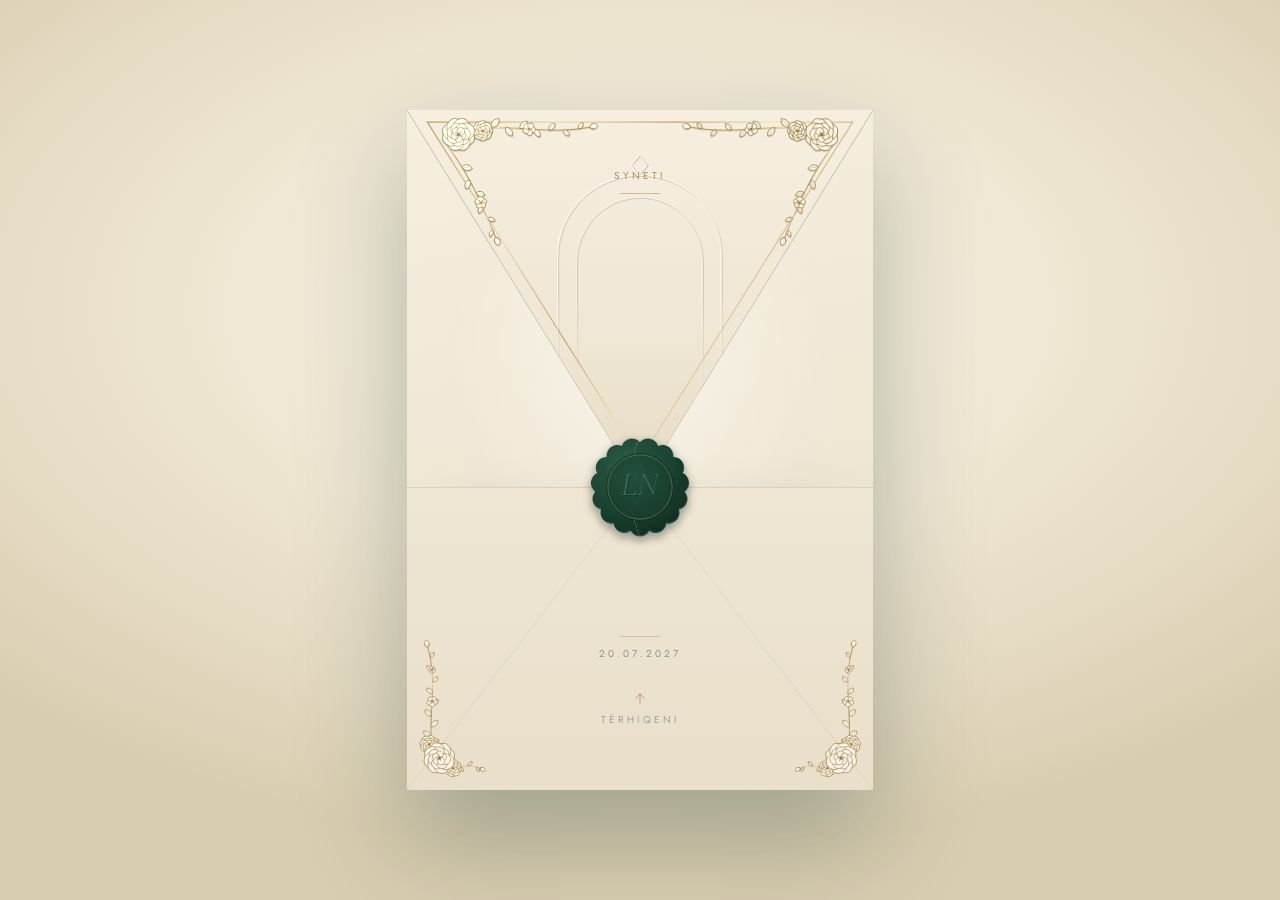
==== commit 526909db: "Add files via upload" ====
--- a/index.html
+++ b/index.html
@@ -1,7 +1,7 @@
 <!DOCTYPE html><html lang="sq" class="__variable_76ec14 __variable_564d8a"><head><meta charSet="utf-8"/><meta name="viewport" content="width=device-width, initial-scale=1, viewport-fit=cover"/><link rel="preload" as="image" href="[data-uri]"/><link rel="preload" as="image" href="[data-uri]"/><link rel="preload" as="image" href="[data-uri]"/><link rel="preload" as="image" href="[data-uri]"/><style>@font-face{font-family:__display_76ec14;src:url([data-uri]) format("woff2");font-display:swap;font-weight:300;font-style:normal}@font-face{font-family:__display_76ec14;src:url([data-uri]) format("woff2");font-display:swap;font-weight:400;font-style:normal}@font-face{font-family:__display_76ec14;src:url([data-uri]) format("woff2");font-display:swap;font-weight:500;font-style:normal}@font-face{font-family:__display_76ec14;src:url([data-uri]) format("woff2");font-display:swap;font-weight:300;font-style:italic}@font-face{font-family:__display_Fallback_76ec14;src:local("Times New Roman");ascent-override:96.16%;descent-override:29.87%;line-gap-override:0.00%;size-adjust:96.09%}.__className_76ec14{font-family:__display_76ec14,__display_Fallback_76ec14}.__variable_76ec14{--font-display:"__display_76ec14","__display_Fallback_76ec14"}@font-face{font-family:__sans_564d8a;src:url([data-uri]) format("woff2");font-display:swap;font-weight:300 500;font-style:normal}@font-face{font-family:__sans_Fallback_564d8a;src:local("Arial");ascent-override:112.02%;descent-override:39.26%;line-gap-override:0.00%;size-adjust:95.51%}.__className_564d8a{font-family:__sans_564d8a,__sans_Fallback_564d8a;font-style:normal}.__variable_564d8a{--font-sans:"__sans_564d8a","__sans_Fallback_564d8a"}*,:after,:before{--tw-border-spacing-x:0;--tw-border-spacing-y:0;--tw-translate-x:0;--tw-translate-y:0;--tw-rotate:0;--tw-skew-x:0;--tw-skew-y:0;--tw-scale-x:1;--tw-scale-y:1;--tw-pan-x: ;--tw-pan-y: ;--tw-pinch-zoom: ;--tw-scroll-snap-strictness:proximity;--tw-gradient-from-position: ;--tw-gradient-via-position: ;--tw-gradient-to-position: ;--tw-ordinal: ;--tw-slashed-zero: ;--tw-numeric-figure: ;--tw-numeric-spacing: ;--tw-numeric-fraction: ;--tw-ring-inset: ;--tw-ring-offset-width:0px;--tw-ring-offset-color:#fff;--tw-ring-color:rgba(59,130,246,.5);--tw-ring-offset-shadow:0 0 #0000;--tw-ring-shadow:0 0 #0000;--tw-shadow:0 0 #0000;--tw-shadow-colored:0 0 #0000;--tw-blur: ;--tw-brightness: ;--tw-contrast: ;--tw-grayscale: ;--tw-hue-rotate: ;--tw-invert: ;--tw-saturate: ;--tw-sepia: ;--tw-drop-shadow: ;--tw-backdrop-blur: ;--tw-backdrop-brightness: ;--tw-backdrop-contrast: ;--tw-backdrop-grayscale: ;--tw-backdrop-hue-rotate: ;--tw-backdrop-invert: ;--tw-backdrop-opacity: ;--tw-backdrop-saturate: ;--tw-backdrop-sepia: ;--tw-contain-size: ;--tw-contain-layout: ;--tw-contain-paint: ;--tw-contain-style: }::backdrop{--tw-border-spacing-x:0;--tw-border-spacing-y:0;--tw-translate-x:0;--tw-translate-y:0;--tw-rotate:0;--tw-skew-x:0;--tw-skew-y:0;--tw-scale-x:1;--tw-scale-y:1;--tw-pan-x: ;--tw-pan-y: ;--tw-pinch-zoom: ;--tw-scroll-snap-strictness:proximity;--tw-gradient-from-position: ;--tw-gradient-via-position: ;--tw-gradient-to-position: ;--tw-ordinal: ;--tw-slashed-zero: ;--tw-numeric-figure: ;--tw-numeric-spacing: ;--tw-numeric-fraction: ;--tw-ring-inset: ;--tw-ring-offset-width:0px;--tw-ring-offset-color:#fff;--tw-ring-color:rgba(59,130,246,.5);--tw-ring-offset-shadow:0 0 #0000;--tw-ring-shadow:0 0 #0000;--tw-shadow:0 0 #0000;--tw-shadow-colored:0 0 #0000;--tw-blur: ;--tw-brightness: ;--tw-contrast: ;--tw-grayscale: ;--tw-hue-rotate: ;--tw-invert: ;--tw-saturate: ;--tw-sepia: ;--tw-drop-shadow: ;--tw-backdrop-blur: ;--tw-backdrop-brightness: ;--tw-backdrop-contrast: ;--tw-backdrop-grayscale: ;--tw-backdrop-hue-rotate: ;--tw-backdrop-invert: ;--tw-backdrop-opacity: ;--tw-backdrop-saturate: ;--tw-backdrop-sepia: ;--tw-contain-size: ;--tw-contain-layout: ;--tw-contain-paint: ;--tw-contain-style: }/*
 ! tailwindcss v3.4.19 | MIT License | https://tailwindcss.com
-*/*,:after,:before{box-sizing:border-box;border:0 solid #e5e7eb}:after,:before{--tw-content:""}:host,html{line-height:1.5;-webkit-text-size-adjust:100%;-moz-tab-size:4;-o-tab-size:4;tab-size:4;font-family:var(--font-sans),system-ui,sans-serif;font-feature-settings:normal;font-variation-settings:normal;-webkit-tap-highlight-color:transparent}body{margin:0;line-height:inherit}hr{height:0;color:inherit;border-top-width:1px}abbr:where([title]){-webkit-text-decoration:underline dotted;text-decoration:underline dotted}h1,h2,h3,h4,h5,h6{font-size:inherit;font-weight:inherit}a{color:inherit;text-decoration:inherit}b,strong{font-weight:bolder}code,kbd,pre,samp{font-family:ui-monospace,SFMono-Regular,Menlo,Monaco,Consolas,Liberation Mono,Courier New,monospace;font-feature-settings:normal;font-variation-settings:normal;font-size:1em}small{font-size:80%}sub,sup{font-size:75%;line-height:0;position:relative;vertical-align:baseline}sub{bottom:-.25em}sup{top:-.5em}table{text-indent:0;border-color:inherit;border-collapse:collapse}button,input,optgroup,select,textarea{font-family:inherit;font-feature-settings:inherit;font-variation-settings:inherit;font-size:100%;font-weight:inherit;line-height:inherit;letter-spacing:inherit;color:inherit;margin:0;padding:0}button,select{text-transform:none}button,input:where([type=button]),input:where([type=reset]),input:where([type=submit]){-webkit-appearance:button;background-color:transparent;background-image:none}:-moz-focusring{outline:auto}:-moz-ui-invalid{box-shadow:none}progress{vertical-align:baseline}::-webkit-inner-spin-button,::-webkit-outer-spin-button{height:auto}[type=search]{-webkit-appearance:textfield;outline-offset:-2px}::-webkit-search-decoration{-webkit-appearance:none}::-webkit-file-upload-button{-webkit-appearance:button;font:inherit}summary{display:list-item}blockquote,dd,dl,figure,h1,h2,h3,h4,h5,h6,hr,p,pre{margin:0}fieldset{margin:0}fieldset,legend{padding:0}menu,ol,ul{list-style:none;margin:0;padding:0}dialog{padding:0}textarea{resize:vertical}input::-moz-placeholder,textarea::-moz-placeholder{opacity:1;color:#9ca3af}input::placeholder,textarea::placeholder{opacity:1;color:#9ca3af}[role=button],button{cursor:pointer}:disabled{cursor:default}audio,canvas,embed,iframe,img,object,svg,video{display:block;vertical-align:middle}img,video{max-width:100%;height:auto}[hidden]:where(:not([hidden=until-found])){display:none}.sr-only{position:absolute;width:1px;height:1px;padding:0;margin:-1px;overflow:hidden;clip:rect(0,0,0,0);white-space:nowrap;border-width:0}.pointer-events-none{pointer-events:none}.visible{visibility:visible}.invisible{visibility:hidden}.fixed{position:fixed}.absolute{position:absolute}.relative{position:relative}.-inset-1\/4{inset:-25%}.inset-0{inset:0}.inset-\[6px\]{inset:6px}.inset-\[9px\]{inset:9px}.inset-x-0{left:0;right:0}.inset-x-7{left:1.75rem;right:1.75rem}.bottom-0{bottom:0}.bottom-\[10vh\]{bottom:10vh}.bottom-\[9\%\]{bottom:9%}.left-1\/2{left:50%}.top-0{top:0}.top-1\/2{top:50%}.top-\[10vh\]{top:10vh}.top-\[11\%\]{top:11%}.top-\[52\%\]{top:52%}.top-\[55\.5\%\]{top:55.5%}.top-\[6\%\]{top:6%}.z-10{z-index:10}.z-20{z-index:20}.z-30{z-index:30}.z-40{z-index:40}.z-50{z-index:50}.z-\[25\]{z-index:25}.z-\[28\]{z-index:28}.z-\[29\]{z-index:29}.z-\[45\]{z-index:45}.mx-auto{margin-left:auto;margin-right:auto}.my-\[0\.9svh\]{margin-top:.9svh;margin-bottom:.9svh}.mb-\[1\.8svh\]{margin-bottom:1.8svh}.mt-1\.5{margin-top:.375rem}.mt-10{margin-top:2.5rem}.mt-12{margin-top:3rem}.mt-4{margin-top:1rem}.mt-5{margin-top:1.25rem}.mt-6{margin-top:1.5rem}.mt-7{margin-top:1.75rem}.mt-8{margin-top:2rem}.mt-9{margin-top:2.25rem}.mt-\[1\.2svh\]{margin-top:1.2svh}.mt-\[1\.3svh\]{margin-top:1.3svh}.mt-\[1\.4svh\]{margin-top:1.4svh}.mt-\[1\.5svh\]{margin-top:1.5svh}.mt-\[1\.6svh\]{margin-top:1.6svh}.block{display:block}.inline-block{display:inline-block}.flex{display:flex}.inline-flex{display:inline-flex}.grid{display:grid}.hidden{display:none}.aspect-\[10\/1\]{aspect-ratio:10/1}.aspect-square{aspect-ratio:1/1}.h-2\/3{height:66.666667%}.h-3\.5{height:.875rem}.h-4{height:1rem}.h-9{height:2.25rem}.h-\[100svh\]{height:100svh}.h-\[11vh\]{height:11vh}.h-\[124px\]{height:124px}.h-\[136px\]{height:136px}.h-\[13px\]{height:13px}.h-\[18px\]{height:18px}.h-\[55\.5\%\]{height:55.5%}.h-\[58\%\]{height:58%}.h-\[5px\]{height:5px}.h-\[62vh\]{height:62vh}.h-\[70\%\]{height:70%}.h-\[74\%\]{height:74%}.h-\[86vh\]{height:86vh}.h-\[9vh\]{height:9vh}.h-\[calc\(100\%-18px\)\]{height:calc(100% - 18px)}.h-\[min\(104\%\2c 46svh\)\]{height:min(104%,46svh)}.h-\[min\(2\.75rem\2c 5svh\)\]{height:min(2.75rem,5svh)}.h-full{height:100%}.h-px{height:1px}.min-h-\[100svh\]{min-height:100svh}.min-h-screen{min-height:100vh}.w-10{width:2.5rem}.w-14{width:3.5rem}.w-16{width:4rem}.w-20{width:5rem}.w-24{width:6rem}.w-3\.5{width:.875rem}.w-4{width:1rem}.w-5{width:1.25rem}.w-\[124px\]{width:124px}.w-\[184px\]{width:184px}.w-\[54\%\]{width:54%}.w-\[5px\]{width:5px}.w-\[62\%\]{width:62%}.w-\[62vh\]{width:62vh}.w-\[86vh\]{width:86vh}.w-\[calc\(100\%-18px\)\]{width:calc(100% - 18px)}.w-\[min\(2\.75rem\2c 5svh\)\]{width:min(2.75rem,5svh)}.w-\[min\(48vw\2c 22svh\)\]{width:min(48vw,22svh)}.w-\[min\(84px\2c 10svh\)\]{width:min(84px,10svh)}.w-\[min\(84vw\2c 34svh\)\]{width:min(84vw,34svh)}.w-full{width:100%}.w-px{width:1px}.min-w-0{min-width:0}.max-w-\[15rem\]{max-width:15rem}.max-w-\[16rem\]{max-width:16rem}.max-w-\[17rem\]{max-width:17rem}.max-w-\[19rem\]{max-width:19rem}.max-w-\[20rem\]{max-width:20rem}.max-w-\[22rem\]{max-width:22rem}.max-w-\[24rem\]{max-width:24rem}.max-w-\[30rem\]{max-width:30rem}.max-w-\[34rem\]{max-width:34rem}.flex-1{flex:1 1 0%}.flex-none{flex:none}.grow{flex-grow:1}.origin-bottom{transform-origin:bottom}.origin-center{transform-origin:center}.origin-top{transform-origin:top}.-translate-x-1\/2{--tw-translate-x:-50%}.-translate-x-1\/2,.-translate-y-1\/2{transform:translate(var(--tw-translate-x),var(--tw-translate-y)) rotate(var(--tw-rotate)) skewX(var(--tw-skew-x)) skewY(var(--tw-skew-y)) scaleX(var(--tw-scale-x)) scaleY(var(--tw-scale-y))}.-translate-y-1\/2{--tw-translate-y:-50%}.rotate-45{--tw-rotate:45deg}.rotate-45,.scale-\[0\.6\]{transform:translate(var(--tw-translate-x),var(--tw-translate-y)) rotate(var(--tw-rotate)) skewX(var(--tw-skew-x)) skewY(var(--tw-skew-y)) scaleX(var(--tw-scale-x)) scaleY(var(--tw-scale-y))}.scale-\[0\.6\]{--tw-scale-x:0.6;--tw-scale-y:0.6}.scale-x-0{--tw-scale-x:0}.scale-x-0,.transform{transform:translate(var(--tw-translate-x),var(--tw-translate-y)) rotate(var(--tw-rotate)) skewX(var(--tw-skew-x)) skewY(var(--tw-skew-y)) scaleX(var(--tw-scale-x)) scaleY(var(--tw-scale-y))}.cursor-grab{cursor:grab}.resize{resize:both}.grid-cols-2{grid-template-columns:repeat(2,minmax(0,1fr))}.grid-cols-4{grid-template-columns:repeat(4,minmax(0,1fr))}.flex-col{flex-direction:column}.items-start{align-items:flex-start}.items-end{align-items:flex-end}.items-center{align-items:center}.justify-center{justify-content:center}.justify-between{justify-content:space-between}.gap-2{gap:.5rem}.gap-2\.5{gap:.625rem}.gap-3{gap:.75rem}.gap-4{gap:1rem}.gap-7{gap:1.75rem}.gap-8{gap:2rem}.gap-\[0\.7svh\]{gap:.7svh}.gap-\[1\.3svh\]{gap:1.3svh}.gap-\[1\.5svh\]{gap:1.5svh}.gap-\[1\.7svh\]{gap:1.7svh}.gap-\[3px\]{gap:3px}.gap-\[clamp\(0\.9rem\2c 4\.5vw\2c 1\.4rem\)\]{gap:clamp(.9rem,4.5vw,1.4rem)}.gap-px{gap:1px}.divide-y>:not([hidden])~:not([hidden]){--tw-divide-y-reverse:0;border-top-width:calc(1px * calc(1 - var(--tw-divide-y-reverse)));border-bottom-width:calc(1px * var(--tw-divide-y-reverse))}.divide-gold\/15>:not([hidden])~:not([hidden]){border-color:rgba(176,140,74,.15)}.overflow-hidden{overflow:hidden}.overflow-visible{overflow:visible}.truncate{overflow:hidden;text-overflow:ellipsis;white-space:nowrap}.rounded-full{border-radius:9999px}.border{border-width:1px}.border-b{border-bottom-width:1px}.border-l{border-left-width:1px}.border-gold{--tw-border-opacity:1;border-color:rgb(176 140 74/var(--tw-border-opacity,1))}.border-gold\/25{border-color:rgba(176,140,74,.25)}.border-gold\/40{border-color:rgba(176,140,74,.4)}.border-gold\/60{border-color:rgba(176,140,74,.6)}.border-gold\/70{border-color:rgba(176,140,74,.7)}.border-transparent{border-color:transparent}.bg-gold\/25{background-color:rgba(176,140,74,.25)}.bg-gold\/30{background-color:rgba(176,140,74,.3)}.bg-gold\/35{background-color:rgba(176,140,74,.35)}.bg-gold\/40{background-color:rgba(176,140,74,.4)}.bg-gold\/45{background-color:rgba(176,140,74,.45)}.bg-gold\/50{background-color:rgba(176,140,74,.5)}.bg-gold\/55{background-color:rgba(176,140,74,.55)}.bg-gold\/60{background-color:rgba(176,140,74,.6)}.bg-gold\/70{background-color:rgba(176,140,74,.7)}.bg-ink\/10{background-color:rgba(18,51,38,.1)}.bg-ivory{--tw-bg-opacity:1;background-color:rgb(247 242 231/var(--tw-bg-opacity,1))}.bg-ivory-shade{--tw-bg-opacity:1;background-color:rgb(228 217 195/var(--tw-bg-opacity,1))}.bg-ivory\/60{background-color:hsla(41,50%,94%,.6)}.bg-transparent{background-color:transparent}.bg-gradient-to-b{background-image:linear-gradient(to bottom,var(--tw-gradient-stops))}.bg-gradient-to-l{background-image:linear-gradient(to left,var(--tw-gradient-stops))}.bg-gradient-to-r{background-image:linear-gradient(to right,var(--tw-gradient-stops))}.bg-gradient-to-t{background-image:linear-gradient(to top,var(--tw-gradient-stops))}.from-black\/45{--tw-gradient-from:rgba(0,0,0,.45) var(--tw-gradient-from-position);--tw-gradient-to:transparent var(--tw-gradient-to-position);--tw-gradient-stops:var(--tw-gradient-from),var(--tw-gradient-to)}.from-gold-light\/45{--tw-gradient-from:hsla(41,49%,68%,.45) var(--tw-gradient-from-position);--tw-gradient-to:hsla(41,49%,68%,0) var(--tw-gradient-to-position);--tw-gradient-stops:var(--tw-gradient-from),var(--tw-gradient-to)}.from-gold\/40{--tw-gradient-from:rgba(176,140,74,.4) var(--tw-gradient-from-position);--tw-gradient-to:rgba(176,140,74,0) var(--tw-gradient-to-position);--tw-gradient-stops:var(--tw-gradient-from),var(--tw-gradient-to)}.from-ink\/35{--tw-gradient-from:rgba(18,51,38,.35) var(--tw-gradient-from-position);--tw-gradient-to:rgba(18,51,38,0) var(--tw-gradient-to-position);--tw-gradient-stops:var(--tw-gradient-from),var(--tw-gradient-to)}.from-transparent{--tw-gradient-from:transparent var(--tw-gradient-from-position);--tw-gradient-to:transparent var(--tw-gradient-to-position);--tw-gradient-stops:var(--tw-gradient-from),var(--tw-gradient-to)}.via-black\/10{--tw-gradient-to:transparent var(--tw-gradient-to-position);--tw-gradient-stops:var(--tw-gradient-from),rgba(0,0,0,.1) var(--tw-gradient-via-position),var(--tw-gradient-to)}.to-gold\/60{--tw-gradient-to:rgba(176,140,74,.6) var(--tw-gradient-to-position)}.to-transparent{--tw-gradient-to:transparent var(--tw-gradient-to-position)}.px-1{padding-left:.25rem;padding-right:.25rem}.px-2{padding-left:.5rem;padding-right:.5rem}.px-6{padding-left:1.5rem;padding-right:1.5rem}.px-7{padding-left:1.75rem;padding-right:1.75rem}.px-8{padding-left:2rem;padding-right:2rem}.py-14{padding-top:3.5rem;padding-bottom:3.5rem}.py-24{padding-top:6rem;padding-bottom:6rem}.py-3{padding-top:.75rem;padding-bottom:.75rem}.py-4{padding-top:1rem;padding-bottom:1rem}.py-7{padding-top:1.75rem;padding-bottom:1.75rem}.py-\[13\%\]{padding-top:13%;padding-bottom:13%}.pb-2{padding-bottom:.5rem}.pb-6{padding-bottom:1.5rem}.pb-\[max\(3\.4svh\2c calc\(env\(safe-area-inset-bottom\)\+0\.9rem\)\)\]{padding-bottom:max(3.4svh,calc(env(safe-area-inset-bottom) + .9rem))}.pt-\[max\(1\.8svh\2c env\(safe-area-inset-top\)\)\]{padding-top:max(1.8svh,env(safe-area-inset-top))}.text-left{text-align:left}.text-center{text-align:center}.font-display{font-family:var(--font-display),Georgia,serif}.font-sans{font-family:var(--font-sans),system-ui,sans-serif}.text-\[0\.8rem\]{font-size:.8rem}.text-\[1\.05rem\]{font-size:1.05rem}.text-\[1\.15rem\]{font-size:1.15rem}.text-\[1rem\]{font-size:1rem}.text-\[2\.6rem\]{font-size:2.6rem}.text-\[5\.4rem\]{font-size:5.4rem}.text-\[clamp\(1\.7rem\2c 8vw\2c 2\.2rem\)\]{font-size:clamp(1.7rem,8vw,2.2rem)}.text-\[clamp\(1\.9rem\2c 9vw\2c 2\.5rem\)\]{font-size:clamp(1.9rem,9vw,2.5rem)}.text-\[clamp\(2\.5rem\2c 13vw\2c 3\.5rem\)\]{font-size:clamp(2.5rem,13vw,3.5rem)}.text-\[min\(13\.2vw\2c 5\.8svh\)\]{font-size:min(13.2vw,5.8svh)}.text-\[min\(2\.7vw\2c 1\.35svh\)\]{font-size:min(2.7vw,1.35svh)}.text-\[min\(3\.9vw\2c 1\.8svh\)\]{font-size:min(3.9vw,1.8svh)}.text-\[min\(4\.6vw\2c 2\.15svh\)\]{font-size:min(4.6vw,2.15svh)}.text-\[min\(4\.6vw\2c 2\.1svh\)\]{font-size:min(4.6vw,2.1svh)}.text-\[min\(4\.8vw\2c 2\.2svh\)\]{font-size:min(4.8vw,2.2svh)}.text-\[min\(4\.9vw\2c 2\.25svh\)\]{font-size:min(4.9vw,2.25svh)}.text-\[min\(5\.3vw\2c 2\.45svh\)\]{font-size:min(5.3vw,2.45svh)}.text-\[min\(6\.5vw\2c 3\.1svh\)\]{font-size:min(6.5vw,3.1svh)}.text-\[min\(8vw\2c 3\.5svh\)\]{font-size:min(8vw,3.5svh)}.font-light{font-weight:300}.font-normal{font-weight:400}.uppercase{text-transform:uppercase}.italic{font-style:italic}.leading-\[0\.95\]{line-height:.95}.leading-\[1\.2\]{line-height:1.2}.leading-\[1\.35\]{line-height:1.35}.leading-\[1\.38\]{line-height:1.38}.leading-\[1\.4\]{line-height:1.4}.leading-none{line-height:1}.leading-relaxed{line-height:1.625}.leading-tight{line-height:1.25}.text-gold{--tw-text-opacity:1;color:rgb(176 140 74/var(--tw-text-opacity,1))}.text-gold\/70{color:rgba(176,140,74,.7)}.text-ink{--tw-text-opacity:1;color:rgb(18 51 38/var(--tw-text-opacity,1))}.text-ink-mute{--tw-text-opacity:1;color:rgb(110 131 119/var(--tw-text-opacity,1))}.text-ink-mute\/55{color:hsla(146,9%,47%,.55)}.text-ink-mute\/60{color:hsla(146,9%,47%,.6)}.text-ink-mute\/70{color:hsla(146,9%,47%,.7)}.text-ink-mute\/80{color:hsla(146,9%,47%,.8)}.text-ink-soft{--tw-text-opacity:1;color:rgb(58 90 74/var(--tw-text-opacity,1))}.antialiased{-webkit-font-smoothing:antialiased;-moz-osx-font-smoothing:grayscale}.opacity-0{opacity:0}.opacity-100{opacity:1}.opacity-45{opacity:.45}.shadow{--tw-shadow:0 1px 3px 0 rgba(0,0,0,.1),0 1px 2px -1px rgba(0,0,0,.1);--tw-shadow-colored:0 1px 3px 0 var(--tw-shadow-color),0 1px 2px -1px var(--tw-shadow-color);box-shadow:var(--tw-ring-offset-shadow,0 0 #0000),var(--tw-ring-shadow,0 0 #0000),var(--tw-shadow)}.ring{--tw-ring-offset-shadow:var(--tw-ring-inset) 0 0 0 var(--tw-ring-offset-width) var(--tw-ring-offset-color);--tw-ring-shadow:var(--tw-ring-inset) 0 0 0 calc(3px + var(--tw-ring-offset-width)) var(--tw-ring-color);box-shadow:var(--tw-ring-offset-shadow),var(--tw-ring-shadow),var(--tw-shadow,0 0 #0000)}.drop-shadow{--tw-drop-shadow:drop-shadow(0 1px 2px rgba(0,0,0,.1)) drop-shadow(0 1px 1px rgba(0,0,0,.06))}.drop-shadow,.filter{filter:var(--tw-blur) var(--tw-brightness) var(--tw-contrast) var(--tw-grayscale) var(--tw-hue-rotate) var(--tw-invert) var(--tw-saturate) var(--tw-sepia) var(--tw-drop-shadow)}.transition{transition-property:color,background-color,border-color,text-decoration-color,fill,stroke,opacity,box-shadow,transform,filter,backdrop-filter;transition-timing-function:cubic-bezier(.4,0,.2,1);transition-duration:.15s}.transition-colors{transition-property:color,background-color,border-color,text-decoration-color,fill,stroke;transition-timing-function:cubic-bezier(.4,0,.2,1);transition-duration:.15s}.transition-opacity{transition-property:opacity;transition-timing-function:cubic-bezier(.4,0,.2,1);transition-duration:.15s}.duration-1000{transition-duration:1s}.duration-300{transition-duration:.3s}.duration-700{transition-duration:.7s}.ease-silk{transition-timing-function:cubic-bezier(.16,1,.3,1)}:root{--paper:#f7f2e7;--paper-deep:#f0e8d8;--ink:#123326;--gold:#b08c4a;--frame-inset:10px}@media (min-width:768px){:root{--frame-inset:18px}}html{-webkit-text-size-adjust:100%;scroll-behavior:smooth}body{background-color:var(--paper);color:var(--ink);font-family:var(--font-display),Georgia,serif;-webkit-font-smoothing:antialiased;-moz-osx-font-smoothing:grayscale;overflow-x:hidden;text-rendering:optimizeLegibility}body.is-sealed{overflow:hidden}::-moz-selection{background:#d6bc86;color:#123326}::selection{background:#d6bc86;color:#123326}:focus-visible{outline:1px solid var(--gold);outline-offset:4px}.paper-field{z-index:0;background:radial-gradient(120% 80% at 50% -10%,hsla(41,49%,68%,.22) 0,hsla(41,49%,68%,0) 55%),radial-gradient(100% 60% at 50% 110%,rgba(18,51,38,.1) 0,rgba(18,51,38,0) 60%)}.paper-field,.paper-grain{position:fixed;inset:0;pointer-events:none}.paper-grain{z-index:1;opacity:.5;mix-blend-mode:multiply;background-image:url("data:image/svg+xml;utf8,<svg xmlns='http://www.w3.org/2000/svg' width='160' height='160'><filter id='g'><feTurbulence type='fractalNoise' baseFrequency='0.9' numOctaves='3' stitchTiles='stitch'/><feColorMatrix type='saturate' values='0'/></filter><rect width='160' height='160' filter='url(%23g)' opacity='0.22'/></svg>");background-size:160px 160px}.card-frame{position:fixed;inset:var(--frame-inset);z-index:30;pointer-events:none;border:1px solid rgba(176,140,74,.28)}.micro{font-family:var(--font-sans),system-ui,sans-serif;font-weight:400;font-size:.625rem;line-height:1;letter-spacing:.32em;text-transform:uppercase}.numerals{font-variant-numeric:lining-nums tabular-nums;font-feature-settings:"lnum" 1,"tnum" 1}[data-reveal]{opacity:0;will-change:opacity,transform}.mask-line{overflow:hidden}.mask-line,.mask-line>span{display:block}@media (prefers-reduced-motion:reduce){html{scroll-behavior:auto}[data-reveal]{opacity:1!important;transform:none!important}}.no-js [data-reveal]{opacity:1}.wax{border-radius:47% 53% 50% 50%/52% 48% 52% 48%;background:radial-gradient(55% 55% at 34% 26%,hsla(0,0%,100%,.13) 0,hsla(0,0%,100%,0) 62%),radial-gradient(110% 110% at 72% 84%,rgba(0,0,0,.42) 0,transparent 68%),#1b4432;box-shadow:inset 0 1px 1px hsla(0,0%,100%,.12),inset 0 -3px 9px rgba(0,0,0,.45)}.embossed{color:rgba(18,51,38,.42);text-shadow:0 1px 0 hsla(0,0%,100%,.85),0 -1px 0 rgba(18,51,38,.06)}.btn-ghost,.btn-solid{font-family:var(--font-sans),system-ui,sans-serif;font-size:.6875rem;letter-spacing:.26em;text-transform:uppercase;min-height:54px;display:inline-flex;align-items:center;justify-content:center;padding:0 1.75rem;transition:background-color .6s cubic-bezier(.16,1,.3,1),color .6s cubic-bezier(.16,1,.3,1),border-color .6s cubic-bezier(.16,1,.3,1),opacity .4s ease;-webkit-tap-highlight-color:transparent}.btn-ghost{border:1px solid rgba(176,140,74,.55);color:#123326}.btn-solid{border:1px solid #123326;background-color:#123326;color:#f7f2e7}@media (hover:hover){.btn-ghost:hover{background-color:rgba(176,140,74,.1);border-color:rgba(176,140,74,.9)}.btn-solid:hover{background-color:#1b4432}}.btn-ghost:active,.btn-solid:active{transform:translateY(1px)}.btn-ghost[disabled],.btn-solid[disabled]{cursor:not-allowed;background-color:transparent;border-color:rgba(176,140,74,.3);color:hsla(146,9%,47%,.85)}.field{font-family:var(--font-sans),system-ui,sans-serif;font-size:.9375rem;letter-spacing:.02em;width:100%;min-height:50px;background:transparent;border:0;border-bottom:1px solid rgba(176,140,74,.45);color:#123326;padding:0 0 .5rem;transition:border-color .5s ease}.field::-moz-placeholder{color:hsla(146,9%,47%,.75)}.field::placeholder{color:hsla(146,9%,47%,.75)}.field:focus{outline:none;border-bottom-color:rgba(176,140,74,.95)}[data-equalizer]>span{width:1px;height:4px;background-color:#3a5a4a;transition:height .4s ease}[data-equalizer].is-playing>span{animation:equalize 1.5s ease-in-out infinite}[data-equalizer].is-playing>span:nth-child(2){animation-delay:.22s}[data-equalizer].is-playing>span:nth-child(3){animation-delay:.44s}@keyframes equalize{0%,to{height:4px}50%{height:13px}}@media (prefers-reduced-motion:reduce){[data-equalizer].is-playing>span{animation:none;height:9px}}.scroll-thread:after{content:"";position:absolute;left:-1px;top:0;width:3px;height:14px;background:linear-gradient(180deg,rgba(176,140,74,0),rgba(176,140,74,.85) 50%,rgba(176,140,74,0));animation:thread 3.6s cubic-bezier(.65,0,.35,1) infinite}@keyframes thread{0%{transform:translateY(-14px);opacity:0}25%{opacity:1}75%{opacity:1}to{transform:translateY(48px);opacity:0}}@media (prefers-reduced-motion:reduce){.scroll-thread:after{animation:none;opacity:.7;transform:translateY(18px)}}.paper-emboss{background-image:url("data:image/svg+xml;utf8,<svg xmlns='http://www.w3.org/2000/svg' width='72' height='72'><g fill='none' stroke='%23123326' stroke-opacity='0.09' stroke-width='0.9'><path d='M36 12c7 7 7 17 0 24-7-7-7-17 0-24z'/><path d='M36 60c7-7 7-17 0-24-7 7-7 17 0 24z'/><path d='M12 36c7-7 17-7 24 0-7 7-17 7-24 0z'/><path d='M60 36c-7-7-17-7-24 0 7 7 17 7 24 0z'/><circle cx='36' cy='36' r='2.2'/><circle cx='0' cy='0' r='1.6'/><circle cx='72' cy='0' r='1.6'/><circle cx='0' cy='72' r='1.6'/><circle cx='72' cy='72' r='1.6'/></g></svg>"),url("data:image/svg+xml;utf8,<svg xmlns='http://www.w3.org/2000/svg' width='72' height='72'><g fill='none' stroke='%23FFFFFF' stroke-opacity='0.7' stroke-width='0.9'><path d='M36 12c7 7 7 17 0 24-7-7-7-17 0-24z'/><path d='M36 60c7-7 7-17 0-24-7 7-7 17 0 24z'/><path d='M12 36c7-7 17-7 24 0-7 7-17 7-24 0z'/><path d='M60 36c-7-7-17-7-24 0 7 7 17 7 24 0z'/><circle cx='36' cy='36' r='2.2'/><circle cx='0' cy='0' r='1.6'/><circle cx='72' cy='0' r='1.6'/><circle cx='0' cy='72' r='1.6'/><circle cx='72' cy='72' r='1.6'/></g></svg>");background-position:0 0,1px 1px;background-size:72px 72px,72px 72px}.liner-pattern{background-color:#1e4938;background-image:url("data:image/svg+xml;utf8,<svg xmlns='http://www.w3.org/2000/svg' width='64' height='64'><g fill='none' stroke='%23D6BC86' stroke-opacity='0.55' stroke-width='0.8'><path d='M32 10c6 6 6 16 0 22-6-6-6-16 0-22z'/><path d='M32 54c6-6 6-16 0-22-6 6-6 16 0 22z'/><path d='M10 32c6-6 16-6 22 0-6 6-16 6-22 0z'/><path d='M54 32c-6-6-16-6-22 0 6 6 16 6 22 0z'/><circle cx='32' cy='32' r='1.8'/></g></svg>");background-size:64px 64px}.foil-sweep:after{content:"";position:absolute;inset:-40% -120%;background:linear-gradient(72deg,hsla(0,0%,100%,0) 38%,hsla(0,0%,100%,.55) 48%,hsla(41,56%,80%,.35) 52%,hsla(0,0%,100%,0) 62%);transform:translateX(-40%);animation:sweep 9s ease-in-out infinite;pointer-events:none}@keyframes sweep{0%,12%{transform:translateX(-45%)}55%,to{transform:translateX(45%)}}@media (prefers-reduced-motion:reduce){.foil-sweep:after{animation:none;opacity:.25}}.wax-shadow{box-shadow:0 10px 24px rgba(18,51,38,.28),0 3px 6px rgba(18,51,38,.2)}.wax-grain,.wax-shadow{border-radius:47% 53% 50% 50%/52% 48% 52% 48%}.wax-grain{opacity:.25;mix-blend-mode:overlay;background-image:url("data:image/svg+xml;utf8,<svg xmlns='http://www.w3.org/2000/svg' width='80' height='80'><filter id='w'><feTurbulence type='fractalNoise' baseFrequency='1.1' numOctaves='2'/><feColorMatrix type='saturate' values='0'/></filter><rect width='80' height='80' filter='url(%23w)' opacity='0.5'/></svg>");background-size:80px 80px}@media (prefers-reduced-motion:reduce){[data-portrait-section]{height:100svh}}.monogram-foil{background-image:linear-gradient(104deg,#8a6c31,#b08c4a 22%,#e8d29a 40%,#fffaee 50%,#e8d29a 60%,#b08c4a 78%,#8a6c31);background-size:340% 100%;background-position:0 50%;-webkit-background-clip:text;background-clip:text;color:transparent;-webkit-text-fill-color:transparent}.foil-art{position:relative;display:block}.foil-glint{position:absolute;inset:0;pointer-events:none;-webkit-mask-size:100% 100%;mask-size:100% 100%;-webkit-mask-repeat:no-repeat;mask-repeat:no-repeat;background:linear-gradient(118deg,rgba(255,248,228,0) 40%,rgba(255,250,236,.95) 50%,rgba(255,248,228,0) 60%);background-size:320% 320%;background-position:100% 100%;mix-blend-mode:screen;animation:foil-glint 8.5s cubic-bezier(.45,0,.25,1) infinite}@keyframes foil-glint{0%,64%{background-position:100% 100%}to{background-position:0 0}}.foil-text{background-image:linear-gradient(100deg,#8a6829,#a8843f 18%,#c29d57 34%,#dcbf82 46%,#c29d57 56%,#9e7b38 70%,#b8944f 86%,#9a7734);-webkit-background-clip:text;background-clip:text;-webkit-text-fill-color:transparent;color:transparent}.foil-border{border-style:solid;border-image-source:linear-gradient(135deg,#9a7734,#d2b06c 20%,#efdba4 26%,#b08b47 40%,#9c7936 55%,#dec286 68%,#f2e2b4 72%,#b8944f 88%,#9a7734);border-image-slice:1}@media (prefers-reduced-motion:reduce){.foil-glint{animation:none;opacity:0}}.name-foil{background:linear-gradient(105deg,#735520,#8e6c2d 30%,#a9853f 41%,#ddbf7f 50%,#a9853f 59%,#8e6c2d 70%,#735520);background-size:320% 100%;background-position:100% 0;-webkit-background-clip:text;background-clip:text;-webkit-text-fill-color:transparent;color:transparent;filter:drop-shadow(0 1px 0 rgba(255,255,255,.55)) drop-shadow(0 1.5px 1.2px rgba(74,53,16,.22))}:root{--rsvp-reserve:min(21svh,158px)}@media (min-width:768px){:root{--rsvp-reserve:0px}}.active\:cursor-grabbing:active{cursor:grabbing}@media (min-width:768px){.md\:inset-x-9{left:2.25rem;right:2.25rem}.md\:my-\[0\.6svh\]{margin-top:.6svh;margin-bottom:.6svh}.md\:mb-\[1\.1svh\]{margin-bottom:1.1svh}.md\:mt-10{margin-top:2.5rem}.md\:mt-\[0\.9svh\]{margin-top:.9svh}.md\:mt-\[1\.1svh\]{margin-top:1.1svh}.md\:mt-\[1svh\]{margin-top:1svh}.md\:block{display:block}.md\:h-14{height:3.5rem}.md\:h-\[172px\]{height:172px}.md\:h-\[min\(86vh\2c 680px\)\]{height:min(86vh,680px)}.md\:w-14{width:3.5rem}.md\:w-28{width:7rem}.md\:w-\[232px\]{width:232px}.md\:w-\[min\(104px\2c 12svh\)\]{width:min(104px,12svh)}.md\:w-\[min\(22vw\2c 26svh\)\]{width:min(22vw,26svh)}.md\:w-\[min\(90vw\2c 466px\)\]{width:min(90vw,466px)}.md\:max-w-\[19rem\]{max-width:19rem}.md\:max-w-\[28rem\]{max-width:28rem}.md\:max-w-\[32rem\]{max-width:32rem}.md\:max-w-\[34rem\]{max-width:34rem}.md\:max-w-\[36rem\]{max-width:36rem}.md\:max-w-\[52rem\]{max-width:52rem}.md\:max-w-\[58rem\]{max-width:58rem}.md\:gap-\[1\.1svh\]{gap:1.1svh}.md\:px-10{padding-left:2.5rem;padding-right:2.5rem}.md\:px-16{padding-left:4rem;padding-right:4rem}.md\:py-10{padding-top:2.5rem;padding-bottom:2.5rem}.md\:py-32{padding-top:8rem;padding-bottom:8rem}.md\:py-8{padding-top:2rem;padding-bottom:2rem}.md\:pb-\[2\.2svh\]{padding-bottom:2.2svh}.md\:pt-\[1\.2svh\]{padding-top:1.2svh}.md\:text-\[0\.7rem\]{font-size:.7rem}.md\:text-\[3\.25rem\]{font-size:3.25rem}.md\:text-\[4\.5rem\]{font-size:4.5rem}.md\:text-\[min\(1\.3vw\2c 1\.8svh\)\]{font-size:min(1.3vw,1.8svh)}.md\:text-\[min\(1\.9vw\2c 2\.1svh\)\]{font-size:min(1.9vw,2.1svh)}.md\:text-\[min\(2\.6vw\2c 2\.9svh\)\]{font-size:min(2.6vw,2.9svh)}.md\:text-\[min\(2\.7vw\2c 3\.1svh\)\]{font-size:min(2.7vw,3.1svh)}.md\:text-\[min\(2\.9vw\2c 3\.3svh\)\]{font-size:min(2.9vw,3.3svh)}.md\:text-\[min\(3\.9vw\2c 4\.6svh\)\]{font-size:min(3.9vw,4.6svh)}.md\:text-\[min\(3vw\2c 3\.4svh\)\]{font-size:min(3vw,3.4svh)}.md\:text-\[min\(4\.3vw\2c 5\.3svh\)\]{font-size:min(4.3vw,5.3svh)}.md\:text-\[min\(6vw\2c 8\.2svh\)\]{font-size:min(6vw,8.2svh)}.md\:shadow-\[0_46px_100px_rgba\(18\2c 51\2c 38\2c 0\.3\)\]{--tw-shadow:0 46px 100px rgba(18,51,38,.3);--tw-shadow-colored:0 46px 100px var(--tw-shadow-color);box-shadow:var(--tw-ring-offset-shadow,0 0 #0000),var(--tw-ring-shadow,0 0 #0000),var(--tw-shadow)}}.\[\&\>svg\]\:h-full>svg{height:100%}.\[\&\>svg\]\:w-full>svg{width:100%}</style><script>"use strict";(self.webpackChunk_N_E=self.webpackChunk_N_E||[]).push([[971],{4417:function(e,t,n){var r,l=n(2265),a=n(1767),o={usingClientEntryPoint:!1,Events:null,Dispatcher:{current:null}};function i(e){var t="https://react.dev/errors/"+e;if(1<arguments.length){t+="?args[]="+encodeURIComponent(arguments[1]);for(var n=2;n<arguments.length;n++)t+="&args[]="+encodeURIComponent(arguments[n])}return"Minified React error #"+e+"; visit "+t+" for the full message or use the non-minified dev environment for full errors and additional helpful warnings."}var u=Object.assign,s=l.__SECRET_INTERNALS_DO_NOT_USE_OR_YOU_WILL_BE_FIRED,c=s.ReactCurrentDispatcher,f={pending:!1,data:null,method:null,action:null},d=[],p=-1;function m(e){return{current:e}}function h(e){0>p||(e.current=d[p],d[p]=null,p--)}function g(e,t){d[++p]=e.current,e.current=t}var y=Symbol.for("react.element"),v=Symbol.for("react.portal"),b=Symbol.for("react.fragment"),k=Symbol.for("react.strict_mode"),w=Symbol.for("react.profiler"),S=Symbol.for("react.provider"),C=Symbol.for("react.consumer"),E=Symbol.for("react.context"),x=Symbol.for("react.forward_ref"),z=Symbol.for("react.suspense"),P=Symbol.for("react.suspense_list"),N=Symbol.for("react.memo"),_=Symbol.for("react.lazy"),L=Symbol.for("react.scope");Symbol.for("react.debug_trace_mode");var T=Symbol.for("react.offscreen"),F=Symbol.for("react.legacy_hidden"),M=Symbol.for("react.cache");Symbol.for("react.tracing_marker");var O=Symbol.iterator;function R(e){return null===e||"object"!=typeof e?null:"function"==typeof(e=O&&e[O]||e["@@iterator"])?e:null}var D=m(null),A=m(null),I=m(null),U=m(null),B={$$typeof:E,_currentValue:null,_currentValue2:null,_threadCount:0,Provider:null,Consumer:null};function V(e,t){switch(g(I,t),g(A,e),g(D,null),e=t.nodeType){case 9:case 11:t=(t=t.documentElement)&&(t=t.namespaceURI)?s2(t):0;break;default:if(t=(e=8===e?t.parentNode:t).tagName,e=e.namespaceURI)t=s3(e=s2(e),t);else switch(t){case"svg":t=1;break;case"math":t=2;break;default:t=0}}h(D),g(D,t)}function Q(){h(D),h(A),h(I)}function $(e){null!==e.memoizedState&&g(U,e);var t=D.current,n=s3(t,e.type);t!==n&&(g(A,e),g(D,n))}function j(e){A.current===e&&(h(D),h(A)),U.current===e&&(h(U),B._currentValue=null)}var W=a.unstable_scheduleCallback,H=a.unstable_cancelCallback,q=a.unstable_shouldYield,K=a.unstable_requestPaint,Y=a.unstable_now,X=a.unstable_getCurrentPriorityLevel,G=a.unstable_ImmediatePriority,Z=a.unstable_UserBlockingPriority,J=a.unstable_NormalPriority,ee=a.unstable_LowPriority,et=a.unstable_IdlePriority,en=a.log,er=a.unstable_setDisableYieldValue,el=null,ea=null;function eo(e){if("function"==typeof en&&er(e),ea&&"function"==typeof ea.setStrictMode)try{ea.setStrictMode(el,e)}catch(e){}}var ei=Math.clz32?Math.clz32:function(e){return 0==(e>>>=0)?32:31-(eu(e)/es|0)|0},eu=Math.log,es=Math.LN2,ec=128,ef=4194304;function ed(e){var t=42&e;if(0!==t)return t;switch(e&-e){case 1:return 1;case 2:return 2;case 4:return 4;case 8:return 8;case 16:return 16;case 32:return 32;case 64:return 64;case 128:case 256:case 512:case 1024:case 2048:case 4096:case 8192:case 16384:case 32768:case 65536:case 131072:case 262144:case 524288:case 1048576:case 2097152:return 4194176&e;case 4194304:case 8388608:case 16777216:case 33554432:return 62914560&e;case 67108864:return 67108864;case 134217728:return 134217728;case 268435456:return 268435456;case 536870912:return 536870912;case 1073741824:return 0;default:return e}}function ep(e,t){var n=e.pendingLanes;if(0===n)return 0;var r=0,l=e.suspendedLanes;e=e.pingedLanes;var a=134217727&n;return 0!==a?0!=(n=a&~l)?r=ed(n):0!=(e&=a)&&(r=ed(e)):0!=(n&=~l)?r=ed(n):0!==e&&(r=ed(e)),0===r?0:0!==t&&t!==r&&0==(t&l)&&((l=r&-r)>=(e=t&-t)||32===l&&0!=(4194176&e))?t:r}function em(e,t){return e.errorRecoveryDisabledLanes&t?0:0!=(e=-536870913&e.pendingLanes)?e:536870912&e?536870912:0}function eh(){var e=ec;return 0==(4194176&(ec<<=1))&&(ec=128),e}function eg(){var e=ef;return 0==(62914560&(ef<<=1))&&(ef=4194304),e}function ey(e){for(var t=[],n=0;31>n;n++)t.push(e);return t}function ev(e,t,n){e.pendingLanes|=t,e.suspendedLanes&=~t;var r=31-ei(t);e.entangledLanes|=t,e.entanglements[r]=1073741824|e.entanglements[r]|4194218&n}function eb(e,t){var n=e.entangledLanes|=t;for(e=e.entanglements;n;){var r=31-ei(n),l=1<<r;l&t|e[r]&t&&(e[r]|=t),n&=~l}}var ek=0;function ew(e){return 2<(e&=-e)?8<e?0!=(134217727&e)?32:268435456:8:2}var eS=Object.prototype.hasOwnProperty,eC=Math.random().toString(36).slice(2),eE="__reactFiber$"+eC,ex="__reactProps$"+eC,ez="__reactContainer$"+eC,eP="__reactEvents$"+eC,eN="__reactListeners$"+eC,e_="__reactHandles$"+eC,eL="__reactResources$"+eC,eT="__reactMarker$"+eC;function eF(e){delete e[eE],delete e[ex],delete e[eP],delete e[eN],delete e[e_]}function eM(e){var t=e[eE];if(t)return t;for(var n=e.parentNode;n;){if(t=n[ez]||n[eE]){if(n=t.alternate,null!==t.child||null!==n&&null!==n.child)for(e=ci(e);null!==e;){if(n=e[eE])return n;e=ci(e)}return t}n=(e=n).parentNode}return null}function eO(e){if(e=e[eE]||e[ez]){var t=e.tag;if(5===t||6===t||13===t||26===t||27===t||3===t)return e}return null}function eR(e){var t=e.tag;if(5===t||26===t||27===t||6===t)return e.stateNode;throw Error(i(33))}function eD(e){return e[ex]||null}function eA(e){var t=e[eL];return t||(t=e[eL]={hoistableStyles:new Map,hoistableScripts:new Map}),t}function eI(e){e[eT]=!0}var eU=new Set,eB={};function eV(e,t){eQ(e,t),eQ(e+"Capture",t)}function eQ(e,t){for(eB[e]=t,e=0;e<t.length;e++)eU.add(t[e])}var e$=!("undefined"==typeof window||void 0===window.document||void 0===window.document.createElement),ej=RegExp("^[:A-Z_a-z\\u00C0-\\u00D6\\u00D8-\\u00F6\\u00F8-\\u02FF\\u0370-\\u037D\\u037F-\\u1FFF\\u200C-\\u200D\\u2070-\\u218F\\u2C00-\\u2FEF\\u3001-\\uD7FF\\uF900-\\uFDCF\\uFDF0-\\uFFFD][:A-Z_a-z\\u00C0-\\u00D6\\u00D8-\\u00F6\\u00F8-\\u02FF\\u0370-\\u037D\\u037F-\\u1FFF\\u200C-\\u200D\\u2070-\\u218F\\u2C00-\\u2FEF\\u3001-\\uD7FF\\uF900-\\uFDCF\\uFDF0-\\uFFFD\\-.0-9\\u00B7\\u0300-\\u036F\\u203F-\\u2040]*$"),eW={},eH={};function eq(e,t,n){if(eS.call(eH,t)||!eS.call(eW,t)&&(ej.test(t)?eH[t]=!0:(eW[t]=!0,!1))){if(null===n)e.removeAttribute(t);else{switch(typeof n){case"undefined":case"function":case"symbol":e.removeAttribute(t);return;case"boolean":var r=t.toLowerCase().slice(0,5);if("data-"!==r&&"aria-"!==r){e.removeAttribute(t);return}}e.setAttribute(t,""+n)}}}function eK(e,t,n){if(null===n)e.removeAttribute(t);else{switch(typeof n){case"undefined":case"function":case"symbol":case"boolean":e.removeAttribute(t);return}e.setAttribute(t,""+n)}}function eY(e,t,n,r){if(null===r)e.removeAttribute(n);else{switch(typeof r){case"undefined":case"function":case"symbol":case"boolean":e.removeAttribute(n);return}e.setAttributeNS(t,n,""+r)}}function eX(e){if(void 0===iY)try{throw Error()}catch(e){var t=e.stack.trim().match(/\n( *(at )?)/);iY=t&&t[1]||""}return"\n"+iY+e}var eG=!1;function eZ(e,t){if(!e||eG)return"";eG=!0;var n=Error.prepareStackTrace;Error.prepareStackTrace=void 0;var r={DetermineComponentFrameRoot:function(){try{if(t){var n=function(){throw Error()};if(Object.defineProperty(n.prototype,"props",{set:function(){throw Error()}}),"object"==typeof Reflect&&Reflect.construct){try{Reflect.construct(n,[])}catch(e){var r=e}Reflect.construct(e,[],n)}else{try{n.call()}catch(e){r=e}e.call(n.prototype)}}else{try{throw Error()}catch(e){r=e}(n=e())&&"function"==typeof n.catch&&n.catch(function(){})}}catch(e){if(e&&r&&"string"==typeof e.stack)return[e.stack,r.stack]}return[null,null]}};r.DetermineComponentFrameRoot.displayName="DetermineComponentFrameRoot";var l=Object.getOwnPropertyDescriptor(r.DetermineComponentFrameRoot,"name");l&&l.configurable&&Object.defineProperty(r.DetermineComponentFrameRoot,"name",{value:"DetermineComponentFrameRoot"});try{var a=r.DetermineComponentFrameRoot(),o=a[0],i=a[1];if(o&&i){var u=o.split("\n"),s=i.split("\n");for(l=r=0;r<u.length&&!u[r].includes("DetermineComponentFrameRoot");)r++;for(;l<s.length&&!s[l].includes("DetermineComponentFrameRoot");)l++;if(r===u.length||l===s.length)for(r=u.length-1,l=s.length-1;1<=r&&0<=l&&u[r]!==s[l];)l--;for(;1<=r&&0<=l;r--,l--)if(u[r]!==s[l]){if(1!==r||1!==l)do if(r--,l--,0>l||u[r]!==s[l]){var c="\n"+u[r].replace(" at new "," at ");return e.displayName&&c.includes("<anonymous>")&&(c=c.replace("<anonymous>",e.displayName)),c}while(1<=r&&0<=l);break}}}finally{eG=!1,Error.prepareStackTrace=n}return(n=e?e.displayName||e.name:"")?eX(n):""}function eJ(e){try{var t="";do t+=function(e){switch(e.tag){case 26:case 27:case 5:return eX(e.type);case 16:return eX("Lazy");case 13:return eX("Suspense");case 19:return eX("SuspenseList");case 0:case 2:case 15:return e=eZ(e.type,!1);case 11:return e=eZ(e.type.render,!1);case 1:return e=eZ(e.type,!0);default:return""}}(e),e=e.return;while(e);return t}catch(e){return"\nError generating stack: "+e.message+"\n"+e.stack}}var e0=Symbol.for("react.client.reference");function e1(e){switch(typeof e){case"boolean":case"number":case"string":case"undefined":case"object":return e;default:return""}}function e2(e){var t=e.type;return(e=e.nodeName)&&"input"===e.toLowerCase()&&("checkbox"===t||"radio"===t)}function e3(e){e._valueTracker||(e._valueTracker=function(e){var t=e2(e)?"checked":"value",n=Object.getOwnPropertyDescriptor(e.constructor.prototype,t),r=""+e[t];if(!e.hasOwnProperty(t)&&void 0!==n&&"function"==typeof n.get&&"function"==typeof n.set){var l=n.get,a=n.set;return Object.defineProperty(e,t,{configurable:!0,get:function(){return l.call(this)},set:function(e){r=""+e,a.call(this,e)}}),Object.defineProperty(e,t,{enumerable:n.enumerable}),{getValue:function(){return r},setValue:function(e){r=""+e},stopTracking:function(){e._valueTracker=null,delete e[t]}}}}(e))}function e4(e){if(!e)return!1;var t=e._valueTracker;if(!t)return!0;var n=t.getValue(),r="";return e&&(r=e2(e)?e.checked?"true":"false":e.value),(e=r)!==n&&(t.setValue(e),!0)}function e6(e){if(void 0===(e=e||("undefined"!=typeof document?document:void 0)))return null;try{return e.activeElement||e.body}catch(t){return e.body}}var e8=/[\n"\\]/g;function e5(e){return e.replace(e8,function(e){return"\\"+e.charCodeAt(0).toString(16)+" "})}function e7(e,t,n,r,l,a,o,i){e.name="",null!=o&&"function"!=typeof o&&"symbol"!=typeof o&&"boolean"!=typeof o?e.type=o:e.removeAttribute("type"),null!=t?"number"===o?(0===t&&""===e.value||e.value!=t)&&(e.value=""+e1(t)):e.value!==""+e1(t)&&(e.value=""+e1(t)):"submit"!==o&&"reset"!==o||e.removeAttribute("value"),null!=t?te(e,o,e1(t)):null!=n?te(e,o,e1(n)):null!=r&&e.removeAttribute("value"),null==l&&null!=a&&(e.defaultChecked=!!a),null!=l&&(e.checked=l&&"function"!=typeof l&&"symbol"!=typeof l),null!=i&&"function"!=typeof i&&"symbol"!=typeof i&&"boolean"!=typeof i?e.name=""+e1(i):e.removeAttribute("name")}function e9(e,t,n,r,l,a,o,i){if(null!=a&&"function"!=typeof a&&"symbol"!=typeof a&&"boolean"!=typeof a&&(e.type=a),null!=t||null!=n){if(!("submit"!==a&&"reset"!==a||null!=t))return;n=null!=n?""+e1(n):"",t=null!=t?""+e1(t):n,i||t===e.value||(e.value=t),e.defaultValue=t}r="function"!=typeof(r=null!=r?r:l)&&"symbol"!=typeof r&&!!r,e.checked=i?e.checked:!!r,e.defaultChecked=!!r,null!=o&&"function"!=typeof o&&"symbol"!=typeof o&&"boolean"!=typeof o&&(e.name=o)}function te(e,t,n){"number"===t&&e6(e.ownerDocument)===e||e.defaultValue===""+n||(e.defaultValue=""+n)}var tt=Array.isArray;function tn(e,t,n,r){if(e=e.options,t){t={};for(var l=0;l<n.length;l++)t["$"+n[l]]=!0;for(n=0;n<e.length;n++)l=t.hasOwnProperty("$"+e[n].value),e[n].selected!==l&&(e[n].selected=l),l&&r&&(e[n].defaultSelected=!0)}else{for(l=0,n=""+e1(n),t=null;l<e.length;l++){if(e[l].value===n){e[l].selected=!0,r&&(e[l].defaultSelected=!0);return}null!==t||e[l].disabled||(t=e[l])}null!==t&&(t.selected=!0)}}function tr(e,t,n){if(null!=t&&((t=""+e1(t))!==e.value&&(e.value=t),null==n)){e.defaultValue!==t&&(e.defaultValue=t);return}e.defaultValue=null!=n?""+e1(n):""}function tl(e,t,n,r){if(null==t){if(null!=r){if(null!=n)throw Error(i(92));if(tt(r)){if(1<r.length)throw Error(i(93));r=r[0]}n=r}null==n&&(n=""),t=n}n=e1(t),e.defaultValue=n,(r=e.textContent)===n&&""!==r&&null!==r&&(e.value=r)}function ta(e,t){if("http://www.w3.org/2000/svg"!==e.namespaceURI||"innerHTML"in e)e.innerHTML=t;else{for((iX=iX||document.createElement("div")).innerHTML="<svg>"+t.valueOf().toString()+"</svg>",t=iX.firstChild;e.firstChild;)e.removeChild(e.firstChild);for(;t.firstChild;)e.appendChild(t.firstChild)}}var to=ta;"undefined"!=typeof MSApp&&MSApp.execUnsafeLocalFunction&&(to=function(e,t){return MSApp.execUnsafeLocalFunction(function(){return ta(e,t)})});var ti=to;function tu(e,t){if(t){var n=e.firstChild;if(n&&n===e.lastChild&&3===n.nodeType){n.nodeValue=t;return}}e.textContent=t}var ts=new Set("animationIterationCount aspectRatio borderImageOutset borderImageSlice borderImageWidth boxFlex boxFlexGroup boxOrdinalGroup columnCount columns flex flexGrow flexPositive flexShrink flexNegative flexOrder gridArea gridRow gridRowEnd gridRowSpan gridRowStart gridColumn gridColumnEnd gridColumnSpan gridColumnStart fontWeight lineClamp lineHeight opacity order orphans scale tabSize widows zIndex zoom fillOpacity floodOpacity stopOpacity strokeDasharray strokeDashoffset strokeMiterlimit strokeOpacity strokeWidth MozAnimationIterationCount MozBoxFlex MozBoxFlexGroup MozLineClamp msAnimationIterationCount msFlex msZoom msFlexGrow msFlexNegative msFlexOrder msFlexPositive msFlexShrink msGridColumn msGridColumnSpan msGridRow msGridRowSpan WebkitAnimationIterationCount WebkitBoxFlex WebKitBoxFlexGroup WebkitBoxOrdinalGroup WebkitColumnCount WebkitColumns WebkitFlex WebkitFlexGrow WebkitFlexPositive WebkitFlexShrink WebkitLineClamp".split(" "));function tc(e,t,n){var r=0===t.indexOf("--");null==n||"boolean"==typeof n||""===n?r?e.setProperty(t,""):"float"===t?e.cssFloat="":e[t]="":r?e.setProperty(t,n):"number"!=typeof n||0===n||ts.has(t)?"float"===t?e.cssFloat=n:e[t]=(""+n).trim():e[t]=n+"px"}function tf(e,t,n){if(null!=t&&"object"!=typeof t)throw Error(i(62));if(e=e.style,null!=n){for(var r in n)!n.hasOwnProperty(r)||null!=t&&t.hasOwnProperty(r)||(0===r.indexOf("--")?e.setProperty(r,""):"float"===r?e.cssFloat="":e[r]="");for(var l in t)r=t[l],t.hasOwnProperty(l)&&n[l]!==r&&tc(e,l,r)}else for(var a in t)t.hasOwnProperty(a)&&tc(e,a,t[a])}function td(e){if(-1===e.indexOf("-"))return!1;switch(e){case"annotation-xml":case"color-profile":case"font-face":case"font-face-src":case"font-face-uri":case"font-face-format":case"font-face-name":case"missing-glyph":return!1;default:return!0}}var tp=new Map([["acceptCharset","accept-charset"],["htmlFor","for"],["httpEquiv","http-equiv"],["crossOrigin","crossorigin"],["accentHeight","accent-height"],["alignmentBaseline","alignment-baseline"],["arabicForm","arabic-form"],["baselineShift","baseline-shift"],["capHeight","cap-height"],["clipPath","clip-path"],["clipRule","clip-rule"],["colorInterpolation","color-interpolation"],["colorInterpolationFilters","color-interpolation-filters"],["colorProfile","color-profile"],["colorRendering","color-rendering"],["dominantBaseline","dominant-baseline"],["enableBackground","enable-background"],["fillOpacity","fill-opacity"],["fillRule","fill-rule"],["floodColor","flood-color"],["floodOpacity","flood-opacity"],["fontFamily","font-family"],["fontSize","font-size"],["fontSizeAdjust","font-size-adjust"],["fontStretch","font-stretch"],["fontStyle","font-style"],["fontVariant","font-variant"],["fontWeight","font-weight"],["glyphName","glyph-name"],["glyphOrientationHorizontal","glyph-orientation-horizontal"],["glyphOrientationVertical","glyph-orientation-vertical"],["horizAdvX","horiz-adv-x"],["horizOriginX","horiz-origin-x"],["imageRendering","image-rendering"],["letterSpacing","letter-spacing"],["lightingColor","lighting-color"],["markerEnd","marker-end"],["markerMid","marker-mid"],["markerStart","marker-start"],["overlinePosition","overline-position"],["overlineThickness","overline-thickness"],["paintOrder","paint-order"],["panose-1","panose-1"],["pointerEvents","pointer-events"],["renderingIntent","rendering-intent"],["shapeRendering","shape-rendering"],["stopColor","stop-color"],["stopOpacity","stop-opacity"],["strikethroughPosition","strikethrough-position"],["strikethroughThickness","strikethrough-thickness"],["strokeDasharray","stroke-dasharray"],["strokeDashoffset","stroke-dashoffset"],["strokeLinecap","stroke-linecap"],["strokeLinejoin","stroke-linejoin"],["strokeMiterlimit","stroke-miterlimit"],["strokeOpacity","stroke-opacity"],["strokeWidth","stroke-width"],["textAnchor","text-anchor"],["textDecoration","text-decoration"],["textRendering","text-rendering"],["transformOrigin","transform-origin"],["underlinePosition","underline-position"],["underlineThickness","underline-thickness"],["unicodeBidi","unicode-bidi"],["unicodeRange","unicode-range"],["unitsPerEm","units-per-em"],["vAlphabetic","v-alphabetic"],["vHanging","v-hanging"],["vIdeographic","v-ideographic"],["vMathematical","v-mathematical"],["vectorEffect","vector-effect"],["vertAdvY","vert-adv-y"],["vertOriginX","vert-origin-x"],["vertOriginY","vert-origin-y"],["wordSpacing","word-spacing"],["writingMode","writing-mode"],["xmlnsXlink","xmlns:xlink"],["xHeight","x-height"]]),tm=null;function th(e){return(e=e.target||e.srcElement||window).correspondingUseElement&&(e=e.correspondingUseElement),3===e.nodeType?e.parentNode:e}var tg=null,ty=null;function tv(e){var t=eO(e);if(t&&(e=t.stateNode)){var n=eD(e);switch(e=t.stateNode,t.type){case"input":if(e7(e,n.value,n.defaultValue,n.defaultValue,n.checked,n.defaultChecked,n.type,n.name),t=n.name,"radio"===n.type&&null!=t){for(n=e;n.parentNode;)n=n.parentNode;for(n=n.querySelectorAll('input[name="'+e5(""+t)+'"][type="radio"]'),t=0;t<n.length;t++){var r=n[t];if(r!==e&&r.form===e.form){var l=eD(r);if(!l)throw Error(i(90));e7(r,l.value,l.defaultValue,l.defaultValue,l.checked,l.defaultChecked,l.type,l.name)}}for(t=0;t<n.length;t++)(r=n[t]).form===e.form&&e4(r)}break;case"textarea":tr(e,n.value,n.defaultValue);break;case"select":null!=(t=n.value)&&tn(e,!!n.multiple,t,!1)}}}function tb(e){tg?ty?ty.push(e):ty=[e]:tg=e}function tk(){if(tg){var e=tg,t=ty;if(ty=tg=null,tv(e),t)for(e=0;e<t.length;e++)tv(t[e])}}function tw(e){var t=e,n=e;if(e.alternate)for(;t.return;)t=t.return;else{e=t;do 0!=(4098&(t=e).flags)&&(n=t.return),e=t.return;while(e)}return 3===t.tag?n:null}function tS(e){if(13===e.tag){var t=e.memoizedState;if(null===t&&null!==(e=e.alternate)&&(t=e.memoizedState),null!==t)return t.dehydrated}return null}function tC(e){if(tw(e)!==e)throw Error(i(188))}function tE(e){return null!==(e=function(e){var t=e.alternate;if(!t){if(null===(t=tw(e)))throw Error(i(188));return t!==e?null:e}for(var n=e,r=t;;){var l=n.return;if(null===l)break;var a=l.alternate;if(null===a){if(null!==(r=l.return)){n=r;continue}break}if(l.child===a.child){for(a=l.child;a;){if(a===n)return tC(l),e;if(a===r)return tC(l),t;a=a.sibling}throw Error(i(188))}if(n.return!==r.return)n=l,r=a;else{for(var o=!1,u=l.child;u;){if(u===n){o=!0,n=l,r=a;break}if(u===r){o=!0,r=l,n=a;break}u=u.sibling}if(!o){for(u=a.child;u;){if(u===n){o=!0,n=a,r=l;break}if(u===r){o=!0,r=a,n=l;break}u=u.sibling}if(!o)throw Error(i(189))}}if(n.alternate!==r)throw Error(i(190))}if(3!==n.tag)throw Error(i(188));return n.stateNode.current===n?e:t}(e))?function e(t){var n=t.tag;if(5===n||26===n||27===n||6===n)return t;for(t=t.child;null!==t;){if(null!==(n=e(t)))return n;t=t.sibling}return null}(e):null}var tx={},tz=m(tx),tP=m(!1),tN=tx;function t_(e,t){var n=e.type.contextTypes;if(!n)return tx;var r=e.stateNode;if(r&&r.__reactInternalMemoizedUnmaskedChildContext===t)return r.__reactInternalMemoizedMaskedChildContext;var l,a={};for(l in n)a[l]=t[l];return r&&((e=e.stateNode).__reactInternalMemoizedUnmaskedChildContext=t,e.__reactInternalMemoizedMaskedChildContext=a),a}function tL(e){return null!=(e=e.childContextTypes)}function tT(){h(tP),h(tz)}function tF(e,t,n){if(tz.current!==tx)throw Error(i(168));g(tz,t),g(tP,n)}function tM(e,t,n){var r=e.stateNode;if(t=t.childContextTypes,"function"!=typeof r.getChildContext)return n;for(var l in r=r.getChildContext())if(!(l in t))throw Error(i(108,function(e){var t=e.type;switch(e.tag){case 24:return"Cache";case 9:return(t.displayName||"Context")+".Consumer";case 10:return(t._context.displayName||"Context")+".Provider";case 18:return"DehydratedFragment";case 11:return e=(e=t.render).displayName||e.name||"",t.displayName||(""!==e?"ForwardRef("+e+")":"ForwardRef");case 7:return"Fragment";case 26:case 27:case 5:return t;case 4:return"Portal";case 3:return"Root";case 6:return"Text";case 16:return function e(t){if(null==t)return null;if("function"==typeof t)return t.$$typeof===e0?null:t.displayName||t.name||null;if("string"==typeof t)return t;switch(t){case b:return"Fragment";case v:return"Portal";case w:return"Profiler";case k:return"StrictMode";case z:return"Suspense";case P:return"SuspenseList";case M:return"Cache"}if("object"==typeof t)switch(t.$$typeof){case S:return(t._context.displayName||"Context")+".Provider";case E:return(t.displayName||"Context")+".Consumer";case x:var n=t.render;return(t=t.displayName)||(t=""!==(t=n.displayName||n.name||"")?"ForwardRef("+t+")":"ForwardRef"),t;case N:return null!==(n=t.displayName||null)?n:e(t.type)||"Memo";case _:n=t._payload,t=t._init;try{return e(t(n))}catch(e){}}return null}(t);case 8:return t===k?"StrictMode":"Mode";case 22:return"Offscreen";case 12:return"Profiler";case 21:return"Scope";case 13:return"Suspense";case 19:return"SuspenseList";case 25:return"TracingMarker";case 1:case 0:case 17:case 2:case 14:case 15:if("function"==typeof t)return t.displayName||t.name||null;if("string"==typeof t)return t}return null}(e)||"Unknown",l));return u({},n,r)}function tO(e){return e=(e=e.stateNode)&&e.__reactInternalMemoizedMergedChildContext||tx,tN=tz.current,g(tz,e),g(tP,tP.current),!0}function tR(e,t,n){var r=e.stateNode;if(!r)throw Error(i(169));n?(e=tM(e,t,tN),r.__reactInternalMemoizedMergedChildContext=e,h(tP),h(tz),g(tz,e)):h(tP),g(tP,n)}var tD="function"==typeof Object.is?Object.is:function(e,t){return e===t&&(0!==e||1/e==1/t)||e!=e&&t!=t},tA=[],tI=0,tU=null,tB=0,tV=[],tQ=0,t$=null,tj=1,tW="";function tH(e,t){tA[tI++]=tB,tA[tI++]=tU,tU=e,tB=t}function tq(e,t,n){tV[tQ++]=tj,tV[tQ++]=tW,tV[tQ++]=t$,t$=e;var r=tj;e=tW;var l=32-ei(r)-1;r&=~(1<<l),n+=1;var a=32-ei(t)+l;if(30<a){var o=l-l%5;a=(r&(1<<o)-1).toString(32),r>>=o,l-=o,tj=1<<32-ei(t)+l|n<<l|r,tW=a+e}else tj=1<<a|n<<l|r,tW=e}function tK(e){null!==e.return&&(tH(e,1),tq(e,1,0))}function tY(e){for(;e===tU;)tU=tA[--tI],tA[tI]=null,tB=tA[--tI],tA[tI]=null;for(;e===t$;)t$=tV[--tQ],tV[tQ]=null,tW=tV[--tQ],tV[tQ]=null,tj=tV[--tQ],tV[tQ]=null}var tX=null,tG=null,tZ=!1,tJ=null,t0=!1;function t1(e,t){var n=iS(5,null,null,0);n.elementType="DELETED",n.stateNode=t,n.return=e,null===(t=e.deletions)?(e.deletions=[n],e.flags|=16):t.push(n)}function t2(e,t){t.flags=-4097&t.flags|2}function t3(e,t){return null!==(t=function(e,t,n,r){for(;1===e.nodeType;){if(e.nodeName.toLowerCase()!==t.toLowerCase()){if(!r&&("INPUT"!==e.nodeName||"hidden"!==e.type))break}else if(r){if(!e[eT])switch(t){case"meta":if(!e.hasAttribute("itemprop"))break;return e;case"link":if("stylesheet"===(l=e.getAttribute("rel"))&&e.hasAttribute("data-precedence")||l!==n.rel||e.getAttribute("href")!==(null==n.href?null:n.href)||e.getAttribute("crossorigin")!==(null==n.crossOrigin?null:n.crossOrigin)||e.getAttribute("title")!==(null==n.title?null:n.title))break;return e;case"style":if(e.hasAttribute("data-precedence"))break;return e;case"script":if(((l=e.getAttribute("src"))!==(null==n.src?null:n.src)||e.getAttribute("type")!==(null==n.type?null:n.type)||e.getAttribute("crossorigin")!==(null==n.crossOrigin?null:n.crossOrigin))&&l&&e.hasAttribute("async")&&!e.hasAttribute("itemprop"))break;return e;default:return e}}else{if("input"!==t||"hidden"!==e.type)return e;var l=null==n.name?null:""+n.name;if("hidden"===n.type&&e.getAttribute("name")===l)return e}if(null===(e=ca(e)))break}return null}(t,e.type,e.pendingProps,t0))&&(e.stateNode=t,tX=e,tG=cl(t.firstChild),t0=!1,!0)}function t4(e,t){return null!==(t=function(e,t,n){if(""===t)return null;for(;3!==e.nodeType;)if((1!==e.nodeType||"INPUT"!==e.nodeName||"hidden"!==e.type)&&!n||null===(e=ca(e)))return null;return e}(t,e.pendingProps,t0))&&(e.stateNode=t,tX=e,tG=null,!0)}function t6(e,t){e:{var n=t;for(t=t0;8!==n.nodeType;)if(!t||null===(n=ca(n))){t=null;break e}t=n}return null!==t&&(n=null!==t$?{id:tj,overflow:tW}:null,e.memoizedState={dehydrated:t,treeContext:n,retryLane:536870912},(n=iS(18,null,null,0)).stateNode=t,n.return=e,e.child=n,tX=e,tG=null,!0)}function t8(e){return 0!=(1&e.mode)&&0==(128&e.flags)}function t5(){throw Error(i(418))}function t7(e){for(tX=e.return;tX;)switch(tX.tag){case 3:case 27:t0=!0;return;case 5:case 13:t0=!1;return;default:tX=tX.return}}function t9(e){if(e!==